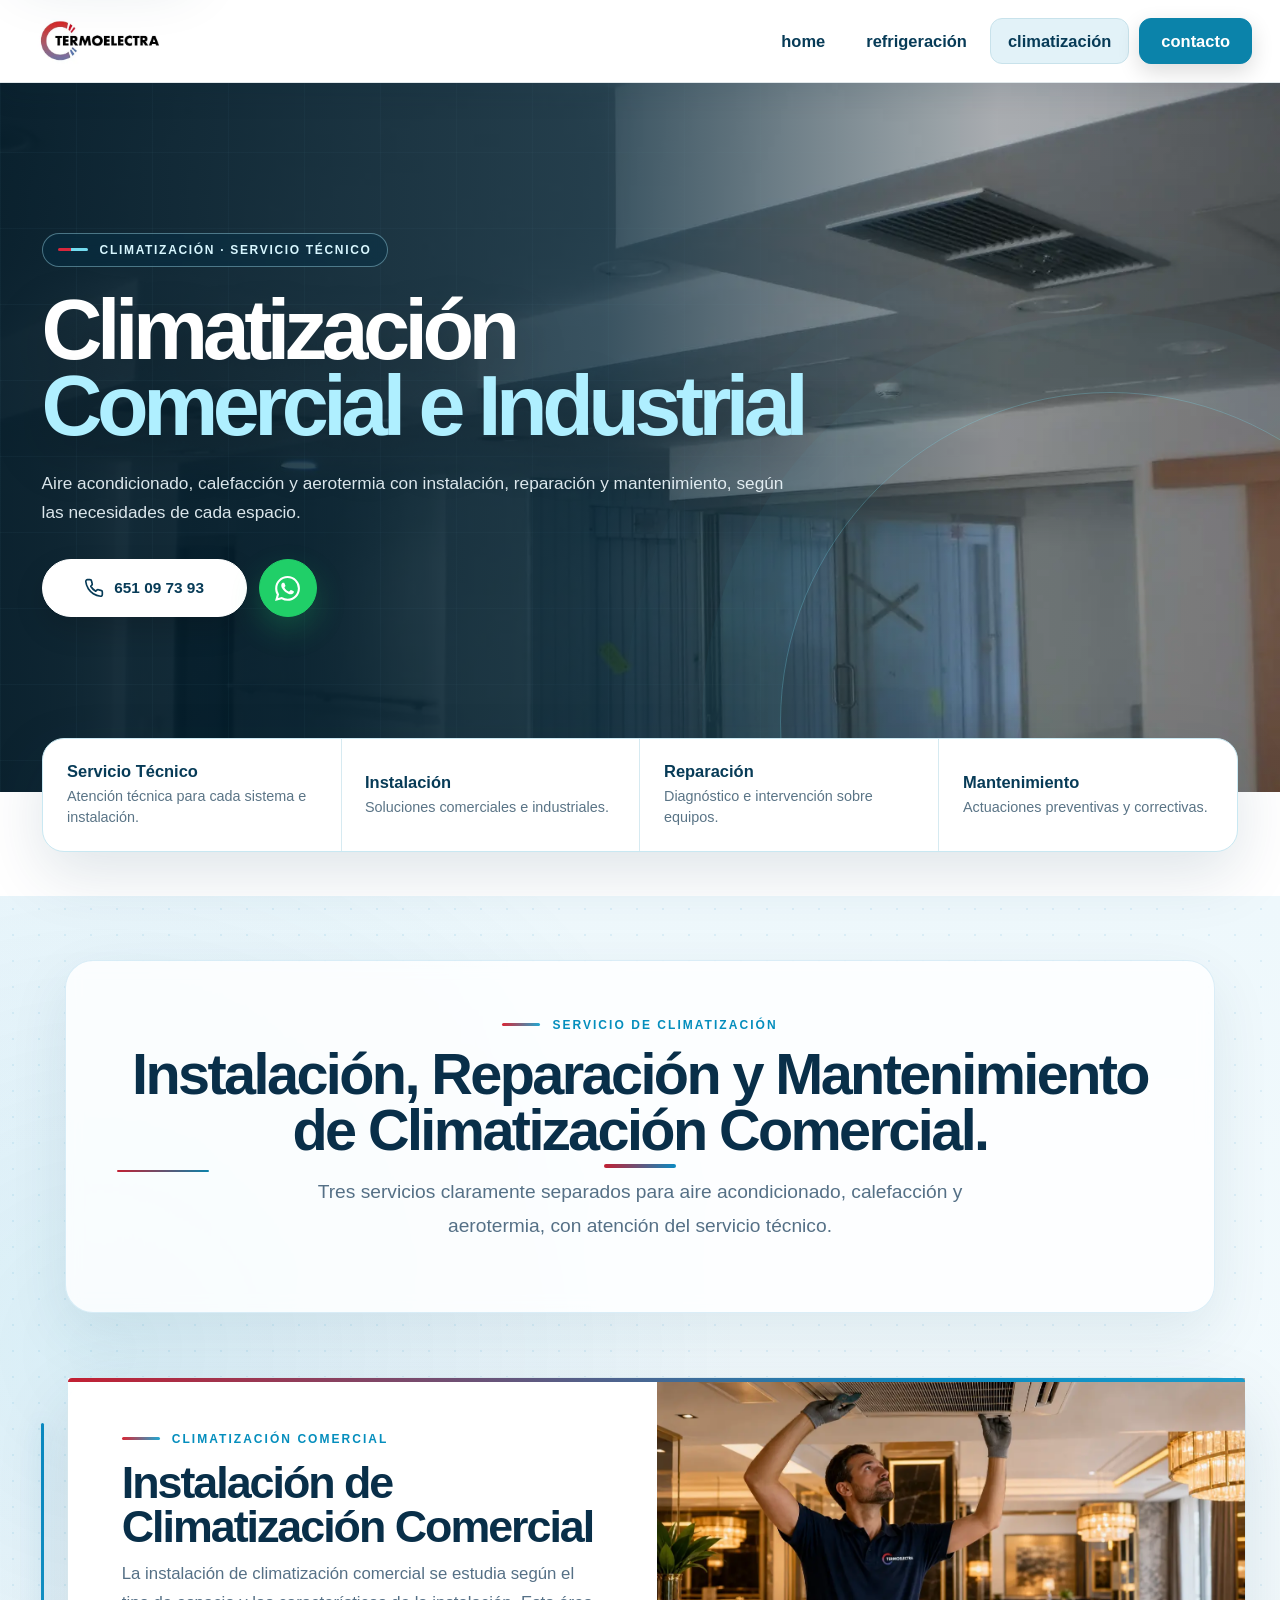
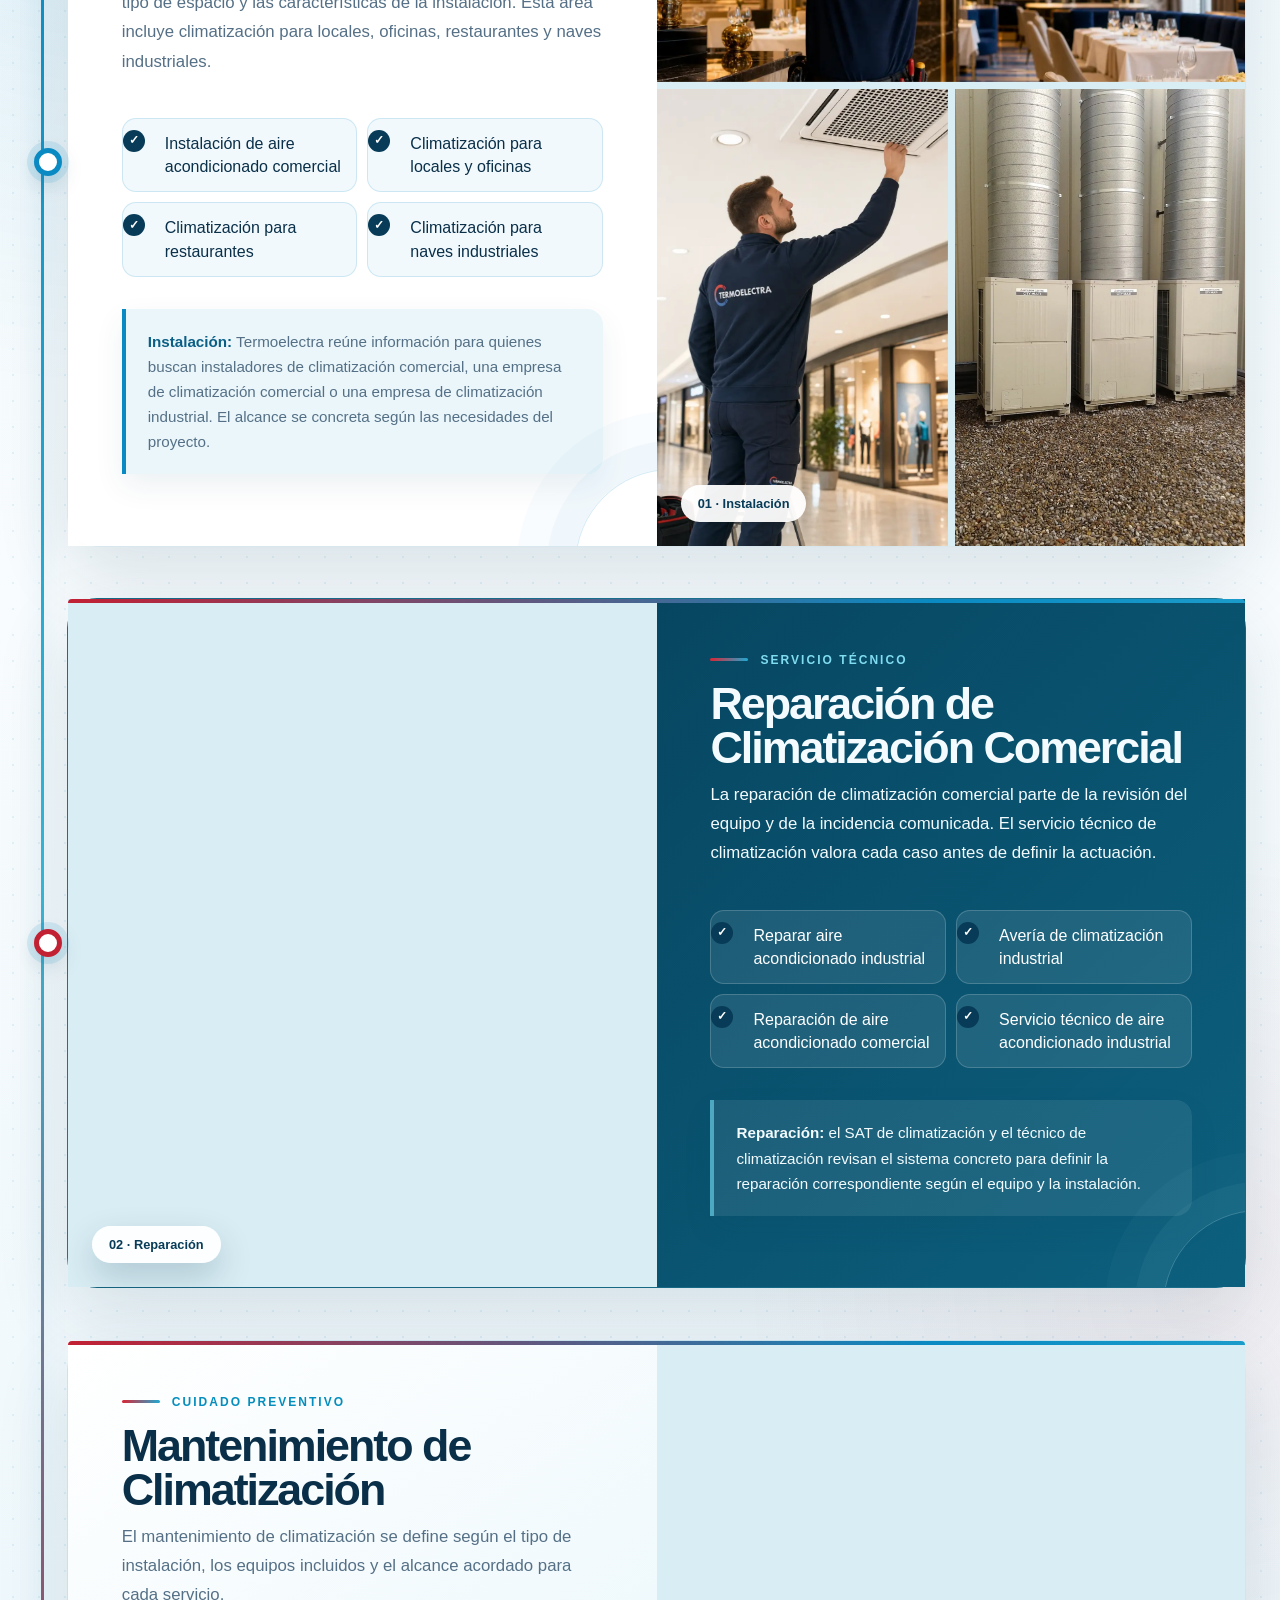
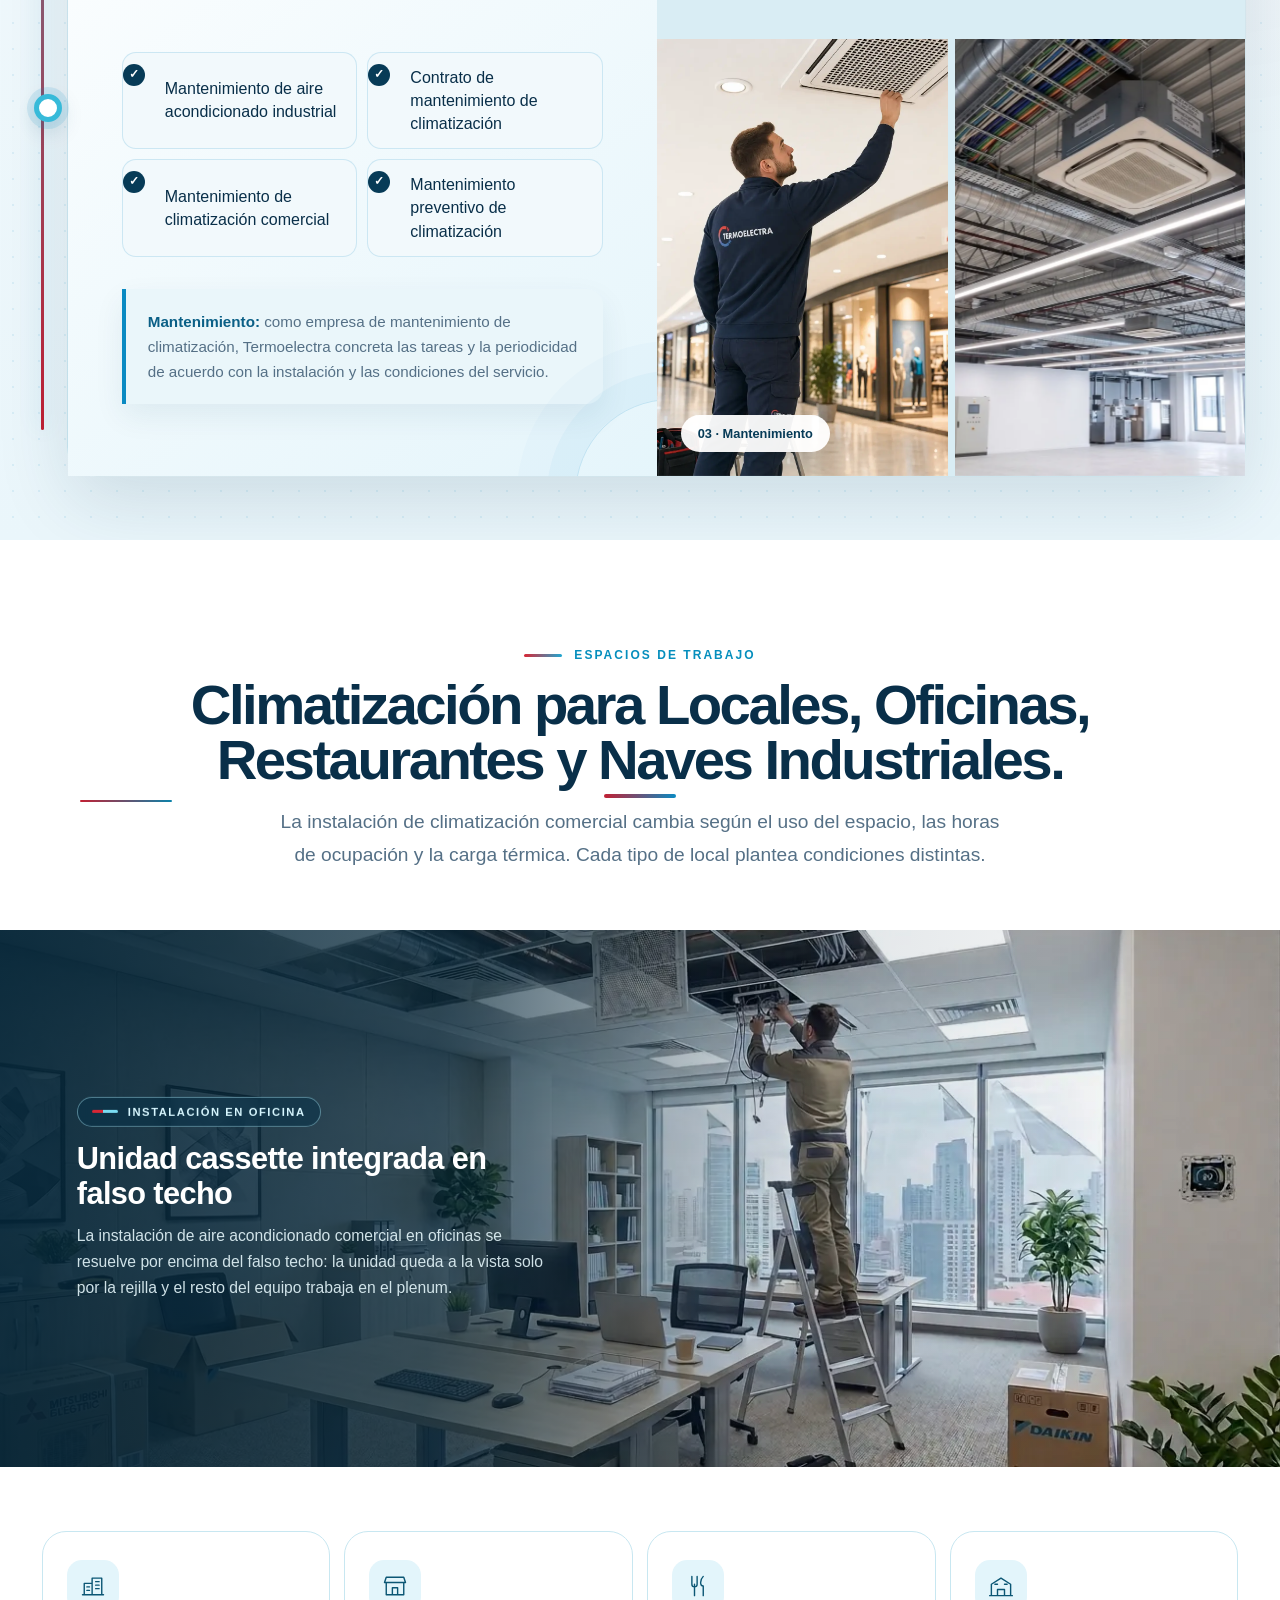
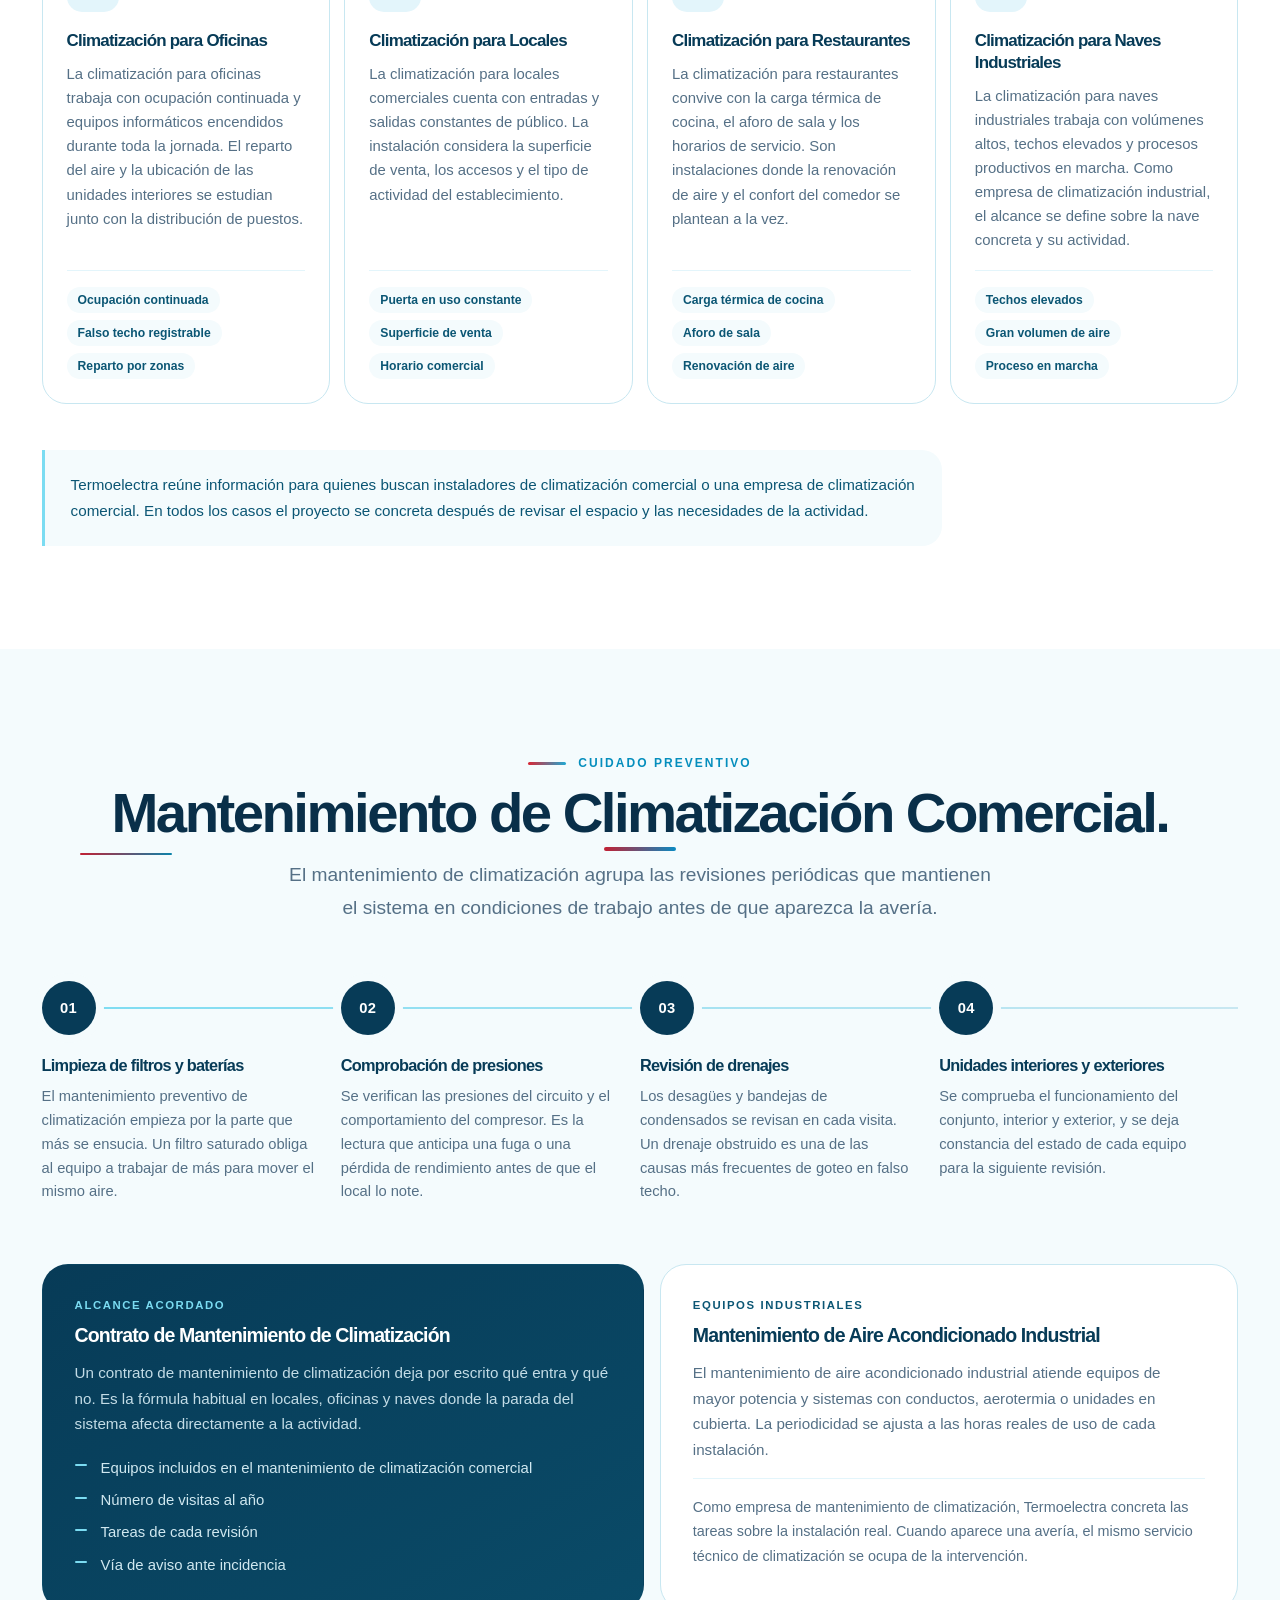
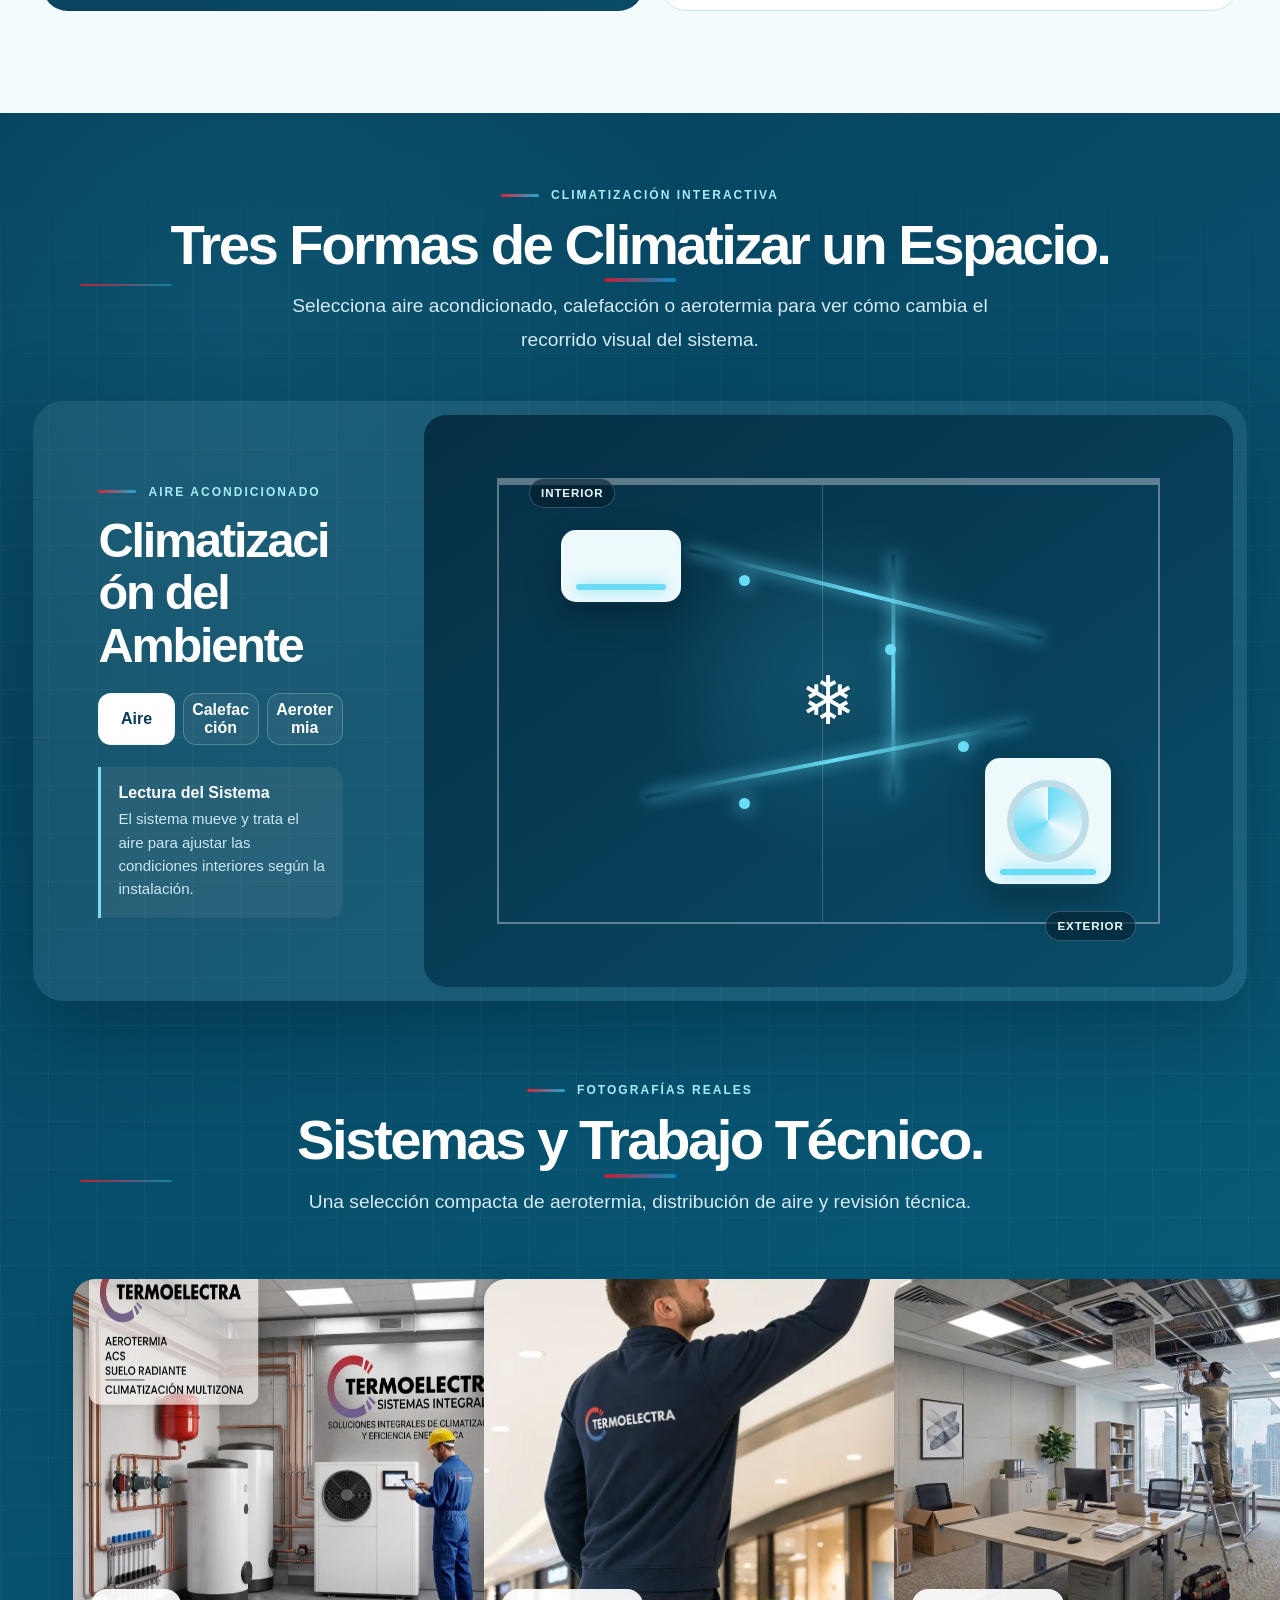
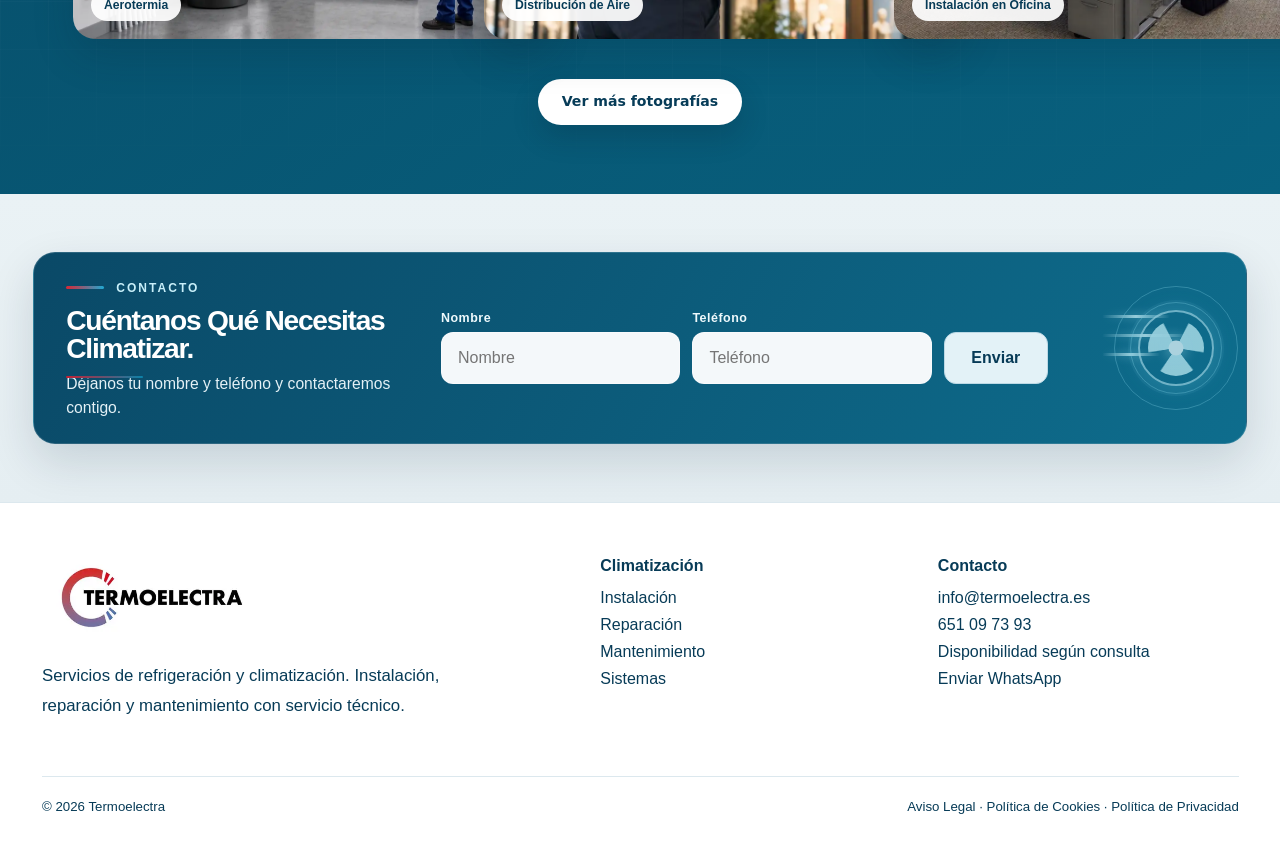
==== climatizacion/index.html @ 8e7e1a8e "Add files via upload" ====
<!doctype html>
<!DOCTYPE html>

<html lang="es">
<head>
<meta charset="utf-8"/>
<meta content="width=device-width, initial-scale=1, viewport-fit=cover" name="viewport"/>
<title>Climatización, Aire Acondicionado, Calefacción y Aerotermia | Termoelectra</title>
<meta content="Climatización, aire acondicionado, calefacción y aerotermia. Instalación, reparación y mantenimiento con servicio técnico de Termoelectra." name="description"/>
<meta content="#073b57" name="theme-color"/>
<link href="https://termoelectra.es/climatizacion" rel="canonical"/>
<meta content="index,follow,max-image-preview:large" name="robots"/>
<meta content="website" property="og:type"/>
<meta content="es_ES" property="og:locale"/>
<meta content="Termoelectra" property="og:site_name"/>
<meta content="Climatización Comercial e Industrial | Termoelectra" property="og:title"/>
<meta content="Instalación, reparación y mantenimiento de climatización comercial e industrial: aire acondicionado, calefacción y aerotermia para locales, oficinas, restaurantes y naves industriales." property="og:description"/>
<meta content="https://termoelectra.es/climatizacion" property="og:url"/>
<meta content="summary_large_image" name="twitter:card"/>
<meta content="light" name="color-scheme"/>
<link as="image" fetchpriority="high" href="climatizacion-assets/climatizacion-interior.webp" rel="preload"/>
<style>
    :root{
      --navy:#073b57;
      --navy-2:#0b5674;
      --navy-3:#062f46;
      --ice:#f4fbfd;
      --ice-2:#e3f5fb;
      --cyan:#20a8d2;
      --cyan-2:#7bdcf2;
      --red:#d82735;
      --ink:#092f49;
      --muted:#557086;
      --white:#fff;
      --green:#20cf68;
      --line:#c8e7f1;
      --shadow:0 22px 58px rgba(7,59,87,.13);
      --radius:30px;
      --max:1180px;
    }

    *{box-sizing:border-box}
    html{scroll-behavior:smooth;scroll-padding-top:102px}
    body{
      margin:0;
      overflow-x:hidden;
      color:var(--ink);
      background:var(--ice);
      font-family:Inter,ui-sans-serif,-apple-system,BlinkMacSystemFont,"Segoe UI",Arial,sans-serif;
      -webkit-font-smoothing:antialiased;
      text-rendering:optimizeLegibility;
    }
    body.menu-open{overflow:hidden}
    img{display:block;max-width:100%}
    a{color:inherit;text-decoration:none}
    button,input{font:inherit}
    button{color:inherit}
    :focus-visible{outline:3px solid var(--cyan-2);outline-offset:4px}

    .skip-link{
      position:fixed;left:16px;top:-80px;z-index:9999;
      padding:12px 18px;border-radius:999px;background:var(--white);color:var(--navy);
      font-weight:800;box-shadow:var(--shadow);transition:top .2s ease;
    }
    .skip-link:focus{top:16px}
    .shell{width:min(var(--max),calc(100% - 40px));margin-inline:auto}
    .section{position:relative;padding:88px 0;overflow:hidden}
    .section.light{background:var(--ice)}
    .section.white{background:var(--white)}
    .section.dark{
      color:var(--white);
      background:
        radial-gradient(circle at 82% 12%,rgba(68,190,226,.21),transparent 28%),
        linear-gradient(135deg,var(--navy-3),var(--navy-2));
    }
    .section.dark::before{
      content:"";position:absolute;inset:0;pointer-events:none;opacity:.22;
      background-image:radial-gradient(circle,rgba(255,255,255,.65) 1px,transparent 1.5px);
      background-size:36px 36px;
      mask-image:linear-gradient(to bottom,transparent,#000 18%,#000 82%,transparent);
    }
    .section > .shell{position:relative;z-index:1}
    .section-head{max-width:760px;margin-bottom:38px}
    .section-head.center{text-align:center;margin-inline:auto}
    .eyebrow{
      display:inline-flex;align-items:center;gap:12px;margin-bottom:15px;
      color:#058ebd;font-size:.75rem;font-weight:900;letter-spacing:.17em;text-transform:uppercase;
    }
    .eyebrow::before{content:"";width:38px;height:3px;border-radius:9px;background:linear-gradient(90deg,var(--red),var(--cyan))}
    .dark .eyebrow{color:#a8ebfa}
    h1,h2,h3,p{margin-top:0}
    h1,h2,h3{font-family:Inter,ui-sans-serif,-apple-system,BlinkMacSystemFont,"Segoe UI",Arial,sans-serif;letter-spacing:-.045em}
    h2{margin-bottom:17px;font-size:clamp(2.25rem,5vw,4.35rem);line-height:.98}
    h3{margin-bottom:10px;font-size:clamp(1.25rem,2vw,1.65rem);line-height:1.08}
    p{margin-bottom:18px;font-size:1.05rem;line-height:1.75;color:var(--muted)}
    .dark p{color:#d5eaf2}
    .lead{max-width:720px;font-size:clamp(1.04rem,1.5vw,1.2rem)}

    /* Header */
    .site-header{
      position:fixed;z-index:1000;top:0;left:0;width:100%;padding:13px 18px;
      transition:padding .25s ease,background .25s ease;
    }
    .site-header.scrolled{padding-block:8px;background:rgba(7,59,87,.28);backdrop-filter:blur(12px)}
    .nav{
      width:min(1340px,100%);min-height:70px;margin:auto;padding:9px 14px 9px 18px;
      display:flex;align-items:center;justify-content:space-between;gap:25px;
      border:1px solid rgba(32,168,210,.25);border-radius:24px;
      background:rgba(255,255,255,.96);box-shadow:0 14px 42px rgba(3,43,64,.14);
    }
    .brand{display:flex;align-items:center;flex:0 0 auto}
    .brand img{width:184px;height:50px;object-fit:contain;object-position:left center}
    .nav-links{display:flex;align-items:center;gap:4px}
    .nav-links a{
      position:relative;padding:14px 18px;border-radius:999px;
      color:var(--navy);font-size:.94rem;font-weight:800;transition:background .2s,color .2s;
    }
    .nav-links a:hover,.nav-links a.active{background:var(--ice-2)}
    .nav-links a.active::after{
      content:"";position:absolute;left:50%;bottom:7px;width:18px;height:2px;
      border-radius:10px;background:var(--cyan);transform:translateX(-50%);
    }
    .nav-links .contact-link{padding-inline:24px;background:linear-gradient(135deg,var(--navy-2),var(--cyan));color:#fff}
    .nav-links .contact-link:hover{background:linear-gradient(135deg,var(--navy),var(--navy-2));color:#fff}
    .menu-toggle{
      display:none;width:50px;height:50px;border:1px solid var(--line);border-radius:50%;
      background:var(--ice);cursor:pointer;place-items:center;
    }
    .menu-toggle span,.menu-toggle::before,.menu-toggle::after{
      content:"";display:block;width:22px;height:2px;border-radius:8px;background:var(--navy);transition:.25s ease;
    }
    .menu-toggle span{margin:5px 0}
    .menu-toggle.active span{opacity:0}
    .menu-toggle.active::before{transform:translateY(7px) rotate(45deg)}
    .menu-toggle.active::after{transform:translateY(-7px) rotate(-45deg)}
    .menu-overlay{
      position:fixed;inset:0;z-index:998;opacity:0;pointer-events:none;
      background:rgba(2,14,22,.64);backdrop-filter:blur(7px);-webkit-backdrop-filter:blur(7px);
      transition:opacity .3s ease;
    }
    .menu-overlay.on{opacity:1;pointer-events:auto}

    /* Hero */
    .hero{
      position:relative;min-height:790px;display:flex;align-items:flex-end;padding:160px 0 82px;
      color:#fff;background:var(--navy);
      isolation:isolate;overflow:hidden;
    }
    .hero-media,.hero-media::before,.hero-media::after{position:absolute;inset:0}
    .hero-media{z-index:-3}
    .hero-media img{width:100%;height:100%;object-fit:cover;object-position:center 42%;filter:saturate(.78) contrast(1.03)}
    .hero-media::before{
      content:"";z-index:1;background:
        linear-gradient(90deg,rgba(3,39,58,.96) 0%,rgba(3,43,64,.84) 44%,rgba(3,43,64,.27) 76%,rgba(3,43,64,.45) 100%);
    }
    .hero-media::after{
      content:"";z-index:2;background:linear-gradient(0deg,rgba(4,47,69,.86),transparent 44%);
    }
    .air-particles{position:absolute;inset:0;z-index:-1;overflow:hidden;pointer-events:none}
    .air-particles i{
      position:absolute;left:-15%;width:105px;height:2px;border-radius:100%;
      background:linear-gradient(90deg,transparent,rgba(161,234,250,.85),transparent);
      animation:air-drift var(--duration,10s) linear infinite;
      animation-delay:var(--delay,0s);opacity:.65;
    }
    .air-particles i:nth-child(1){top:24%;--duration:11s;--delay:-2s}
    .air-particles i:nth-child(2){top:38%;--duration:14s;--delay:-7s;width:160px}
    .air-particles i:nth-child(3){top:55%;--duration:9s;--delay:-4s;width:90px}
    .air-particles i:nth-child(4){top:70%;--duration:13s;--delay:-10s;width:135px}
    @keyframes air-drift{to{transform:translateX(125vw) translateY(-28px)}}
    .hero-grid{display:grid;grid-template-columns:minmax(0,1.1fr) 370px;align-items:end;gap:55px}
    .hero-copy{max-width:810px}
    .hero-kicker{
      display:inline-flex;align-items:center;gap:10px;margin-bottom:22px;padding:10px 16px;
      border:1px solid rgba(193,239,249,.52);border-radius:999px;background:rgba(4,50,72,.38);
      color:#d9f8ff;font-size:.78rem;font-weight:900;letter-spacing:.14em;text-transform:uppercase;
      backdrop-filter:blur(8px);
    }
    .hero-kicker svg{width:18px;height:18px;stroke:var(--cyan-2)}
    .hero h1{max-width:900px;margin-bottom:24px;font-size:clamp(3.45rem,7.1vw,7.2rem);line-height:.86}
    .hero h1 span{display:block}
    .hero h1 .ice-text{color:#b9effb}
    .hero-copy > p{max-width:745px;margin-bottom:30px;color:#f0fbff;font-size:clamp(1.08rem,1.6vw,1.25rem);line-height:1.65}
    .hero-actions{display:flex;flex-wrap:wrap;gap:12px}
    .btn{
      min-height:54px;padding:0 23px;border:0;border-radius:999px;
      display:inline-flex;align-items:center;justify-content:center;gap:10px;
      font-size:.96rem;font-weight:900;cursor:pointer;transition:transform .2s,box-shadow .2s,background .2s;
    }
    .btn:hover{transform:translateY(-2px)}
    .btn-primary{background:#fff;color:var(--navy);box-shadow:0 12px 30px rgba(0,0,0,.18)}
    .btn-primary:hover{box-shadow:0 16px 36px rgba(0,0,0,.24)}
    .btn-whatsapp{background:var(--green);color:#fff}
    .btn svg{width:20px;height:20px}
    .hero-proof{
      align-self:end;padding:25px;border:1px solid rgba(199,239,248,.3);border-radius:27px;
      background:rgba(4,49,72,.68);backdrop-filter:blur(13px);box-shadow:0 20px 50px rgba(0,0,0,.2);
    }
    .hero-proof strong{display:block;margin-bottom:16px;color:#fff;font-size:.82rem;letter-spacing:.12em;text-transform:uppercase}
    .proof-row{display:grid;grid-template-columns:56px 1fr;align-items:center;gap:13px;padding:13px 0;border-top:1px solid rgba(255,255,255,.14)}
    .proof-row:first-of-type{border-top:0}
    .proof-icon{width:52px;height:52px;border-radius:16px;display:grid;place-items:center;background:rgba(166,233,249,.13);border:1px solid rgba(166,233,249,.25)}
    .proof-icon svg{width:25px;height:25px;stroke:#a7ebf9}
    .proof-row b{display:block;margin-bottom:3px;font-size:.96rem}
    .proof-row span{color:#bcd7e1;font-size:.84rem;line-height:1.4}

    /* Three services */
    .service-grid{display:grid;grid-template-columns:repeat(3,1fr);gap:18px}
    .service-card{
      position:relative;min-height:520px;border-radius:var(--radius);overflow:hidden;isolation:isolate;
      box-shadow:0 24px 55px rgba(0,35,51,.26);
    }
    .service-card img{position:absolute;inset:0;width:100%;height:100%;object-fit:cover;transition:transform .55s ease}
    .service-card:hover img{transform:scale(1.035)}
    .service-card::before{
      content:"";position:absolute;z-index:1;inset:0;
      background:linear-gradient(0deg,rgba(2,40,59,.98) 0%,rgba(2,40,59,.75) 38%,rgba(2,40,59,.08) 72%);
    }
    .service-content{position:absolute;z-index:2;left:0;right:0;bottom:0;padding:28px}
    .service-number{display:inline-grid;place-items:center;width:42px;height:42px;margin-bottom:16px;border-radius:13px;background:#fff;color:var(--navy);font-weight:900}
    .service-card h3{font-size:1.7rem;color:#fff}
    .service-card p{margin-bottom:0;color:#d7eef5;font-size:.95rem;line-height:1.55}
    .service-label{position:absolute;z-index:2;top:18px;right:18px;padding:8px 12px;border-radius:999px;background:rgba(255,255,255,.9);color:var(--navy);font-size:.7rem;font-weight:900;letter-spacing:.12em;text-transform:uppercase}

    /* Stable visual explorer */
    .explorer{
      display:grid;grid-template-columns:minmax(0,1.15fr) minmax(350px,.85fr);
      height:540px;border-radius:34px;overflow:hidden;background:var(--navy);box-shadow:var(--shadow);
    }
    .explorer-media{position:relative;min-width:0;background:#dceff5;overflow:hidden}
    .explorer-media img{
      position:absolute;inset:0;width:100%;height:100%;object-fit:cover;object-position:var(--focus,center);
      opacity:0;transform:scale(1.025);transition:opacity .4s ease,transform .7s ease;
    }
    .explorer-media img.active{opacity:1;transform:scale(1)}
    .explorer-media::after{content:"";position:absolute;inset:0;background:linear-gradient(0deg,rgba(2,39,58,.72),transparent 48%)}
    .explorer-caption{position:absolute;z-index:2;left:30px;bottom:26px;color:#fff}
    .explorer-caption small{display:block;margin-bottom:7px;color:#a9eaf9;font-weight:900;letter-spacing:.14em;text-transform:uppercase}
    .explorer-caption strong{font-size:clamp(1.8rem,3.2vw,3rem);letter-spacing:-.05em}
    .explorer-panel{display:flex;flex-direction:column;justify-content:center;padding:44px;color:#fff}
    .explorer-panel .eyebrow{margin-bottom:12px}
    .explorer-panel h3{margin-bottom:16px;font-size:clamp(2rem,3vw,3.1rem)}
    .explorer-panel > p{min-height:87px;margin-bottom:25px;color:#d0e8f1}
    .explorer-tabs{display:grid;gap:10px}
    .explorer-tab{
      width:100%;min-height:56px;padding:8px 14px;border:1px solid rgba(192,231,241,.24);border-radius:14px;
      display:grid;grid-template-columns:42px 1fr;align-items:center;text-align:left;
      background:rgba(255,255,255,.05);color:#fff;cursor:pointer;font-weight:850;transition:.2s ease;
    }
    .explorer-tab span{width:38px;height:38px;border-radius:11px;display:grid;place-items:center;background:rgba(103,211,237,.12);color:#9be6f7;font-size:.74rem}
    .explorer-tab:hover{border-color:#78d9ee;background:rgba(255,255,255,.09)}
    .explorer-tab.active{background:#fff;color:var(--navy);border-color:#fff}
    .explorer-tab.active span{background:var(--ice-2);color:var(--navy)}

    /* Service detail */
    .detail-stack{display:grid;gap:22px}
    .detail-card{
      display:grid;grid-template-columns:1fr 1.08fr;min-height:440px;border:1px solid var(--line);
      border-radius:32px;overflow:hidden;background:#fff;box-shadow:0 17px 45px rgba(7,59,87,.08);
    }
    .detail-card.reverse{grid-template-columns:1.08fr 1fr}
    .detail-card.reverse .detail-media{order:2}
    .detail-media{position:relative;min-height:440px;overflow:hidden;background:var(--ice-2)}
    .detail-media img{width:100%;height:100%;object-fit:cover}
    .detail-badge{position:absolute;left:24px;bottom:24px;padding:11px 17px;border-radius:999px;background:rgba(255,255,255,.94);color:var(--navy);font-size:.8rem;font-weight:900;box-shadow:0 10px 25px rgba(0,35,51,.14)}
    .detail-copy{display:flex;flex-direction:column;justify-content:center;padding:46px}
    .detail-copy h3{font-size:clamp(1.8rem,3vw,2.8rem)}
    .check-list{list-style:none;margin:5px 0 0;padding:0}
    .check-list li{position:relative;padding:12px 0 12px 34px;border-top:1px solid #d8e8ee;color:var(--ink);line-height:1.45}
    .check-list li:first-child{border-top:0}
    .check-list li::before{
      content:"✓";position:absolute;left:0;top:11px;width:22px;height:22px;border-radius:50%;
      display:grid;place-items:center;background:var(--navy);color:#fff;font-size:.76rem;font-weight:900;
    }
    .text-illustration{
      position:relative;min-height:440px;display:grid;place-items:center;overflow:hidden;
      background:linear-gradient(145deg,#e8f8fc,#cdeef7);
    }
    .heat-unit{position:relative;width:min(330px,78%);aspect-ratio:1.18;border-radius:30px;background:#fff;box-shadow:0 25px 50px rgba(7,59,87,.16)}
    .heat-unit::before{content:"";position:absolute;left:11%;right:11%;top:10%;height:13%;border-radius:12px;background:linear-gradient(90deg,#e6f2f6,#f8fcfd)}
    .fan{position:absolute;left:50%;top:56%;width:145px;height:145px;border:13px solid #d9edf3;border-radius:50%;transform:translate(-50%,-50%);animation:fan-spin 9s linear infinite}
    .fan::before,.fan::after{content:"";position:absolute;left:50%;top:50%;width:104px;height:25px;border-radius:100%;background:linear-gradient(90deg,var(--cyan),var(--navy-2));transform:translate(-50%,-50%) rotate(38deg)}
    .fan::after{transform:translate(-50%,-50%) rotate(128deg)}
    .fan-center{position:absolute;left:50%;top:56%;width:34px;height:34px;border:8px solid #fff;border-radius:50%;background:var(--red);transform:translate(-50%,-50%);z-index:2}
    .flow-ring{position:absolute;inset:-28px;border:2px dashed rgba(32,168,210,.54);border-radius:42px;animation:ring 14s linear infinite}
    @keyframes fan-spin{to{transform:translate(-50%,-50%) rotate(360deg)}}
    @keyframes ring{to{transform:rotate(-360deg)}}

    /* Interactive circuit */
    .climate-lab{
      display:grid;grid-template-columns:.78fr 1.22fr;gap:30px;align-items:stretch;
      min-height:570px;padding:24px;border:1px solid rgba(151,225,243,.26);border-radius:34px;
      background:rgba(255,255,255,.07);box-shadow:0 28px 60px rgba(0,25,37,.2);
    }
    .lab-copy{display:flex;flex-direction:column;justify-content:center;padding:28px}
    .lab-copy h3{font-size:clamp(2rem,3.8vw,3.55rem)}
    .mode-controls{display:grid;grid-template-columns:repeat(3,1fr);gap:8px;margin:12px 0 22px}
    .mode-button{min-height:52px;border:1px solid rgba(184,232,243,.28);border-radius:13px;background:rgba(255,255,255,.06);color:#fff;font-weight:850;cursor:pointer}
    .mode-button:hover,.mode-button.active{background:#fff;color:var(--navy)}
    .lab-note{min-height:86px;padding:17px;border-left:3px solid var(--cyan-2);background:rgba(255,255,255,.06);border-radius:0 14px 14px 0}
    .lab-note strong{display:block;margin-bottom:5px;color:#fff}
    .lab-note p{margin:0;color:#cde6ef;font-size:.94rem;line-height:1.55}
    .system-visual{
      --flow:#6bdcf5;position:relative;min-height:520px;border-radius:25px;overflow:hidden;
      background:
        radial-gradient(circle at 50% 47%,rgba(69,194,225,.18),transparent 34%),
        linear-gradient(145deg,#052e44,#0a4d69);
    }
    .system-visual[data-mode="heat"]{--flow:#f38267}
    .system-visual[data-mode="aero"]{--flow:#8cd7b0}
    .room-outline{position:absolute;left:9%;right:9%;top:11%;bottom:11%;border:2px solid rgba(255,255,255,.35);border-top-width:7px}
    .room-outline::before{content:"";position:absolute;left:49%;top:0;bottom:0;border-left:1px solid rgba(255,255,255,.19)}
    .visual-device{
      position:absolute;width:120px;height:72px;border-radius:15px;background:#eef9fc;box-shadow:0 15px 35px rgba(0,0,0,.28);
    }
    .visual-device::after{content:"";position:absolute;left:15px;right:15px;bottom:12px;height:6px;border-radius:5px;background:var(--flow);box-shadow:0 0 16px var(--flow)}
    .device-in{left:17%;top:20%}
    .device-out{right:15%;bottom:18%;width:126px;height:126px}
    .device-out::before{
      content:"";position:absolute;left:50%;top:50%;width:68px;height:68px;border:7px solid #bfdde7;border-radius:50%;
      transform:translate(-50%,-50%);background:conic-gradient(from 0deg,var(--flow),transparent,var(--flow),transparent);
      animation:fan-spin 5s linear infinite;
    }
    .device-out::after{bottom:9px}
    .flow-path{position:absolute;height:4px;border-radius:99px;background:linear-gradient(90deg,transparent,var(--flow),transparent);box-shadow:0 0 15px var(--flow);animation:flow-pulse 2.3s ease-in-out infinite}
    .flow-path.a{left:32%;top:31%;width:45%;transform:rotate(14deg)}
    .flow-path.b{left:27%;top:60%;width:48%;transform:rotate(-11deg);animation-delay:-.7s}
    .flow-path.c{left:43%;top:45%;width:30%;transform:rotate(90deg);animation-delay:-1.3s}
    @keyframes flow-pulse{0%,100%{opacity:.24;filter:blur(1px)}50%{opacity:1;filter:blur(0)}}
    .air-dot{position:absolute;width:11px;height:11px;border-radius:50%;background:var(--flow);box-shadow:0 0 18px var(--flow);animation:dot-float 4s ease-in-out infinite}
    .air-dot:nth-of-type(1){left:39%;top:28%}
    .air-dot:nth-of-type(2){left:57%;top:40%;animation-delay:-1s}
    .air-dot:nth-of-type(3){left:66%;top:57%;animation-delay:-2s}
    .air-dot:nth-of-type(4){left:39%;top:67%;animation-delay:-3s}
    @keyframes dot-float{50%{transform:translateY(-16px) scale(1.25);opacity:.65}}
    .visual-label{position:absolute;padding:8px 11px;border:1px solid rgba(255,255,255,.22);border-radius:999px;background:rgba(0,29,43,.6);color:#e9fbff;font-size:.72rem;font-weight:900;letter-spacing:.08em;text-transform:uppercase}
    .label-in{left:13%;top:11%}
    .label-out{right:12%;bottom:8%}
    .mode-symbol{position:absolute;left:50%;top:50%;font-size:4.2rem;transform:translate(-50%,-50%);filter:drop-shadow(0 10px 22px rgba(0,0,0,.35));transition:transform .25s}
    .system-visual:hover .mode-symbol{transform:translate(-50%,-50%) scale(1.08)}

    /* Process */
    .process-grid{display:grid;grid-template-columns:repeat(4,1fr);gap:1px;border:1px solid var(--line);border-radius:28px;overflow:hidden;background:var(--line);box-shadow:var(--shadow)}
    .process-card{position:relative;min-height:260px;padding:30px 25px;background:#fff}
    .process-number{display:block;margin-bottom:22px;color:var(--cyan);font-size:2.7rem;font-weight:950;letter-spacing:-.06em}
    .process-card h3{font-size:1.25rem}
    .process-card p{margin:0;font-size:.94rem;line-height:1.58}
    .process-card::after{content:"";position:absolute;left:0;right:0;bottom:0;height:5px;background:linear-gradient(90deg,var(--red),var(--cyan));transform:scaleX(0);transform-origin:left;transition:transform .3s}
    .process-card:hover::after{transform:scaleX(1)}

    /* Gallery */
    .gallery-three{display:grid;grid-template-columns:1.15fr .85fr .85fr;gap:15px}
    .gallery-item{position:relative;height:390px;border-radius:26px;overflow:hidden;background:#0b405b}
    .gallery-item img{width:100%;height:100%;object-fit:cover;transition:transform .45s ease,filter .45s ease}
    .gallery-item:hover img{transform:scale(1.035);filter:brightness(.83)}
    .gallery-item span{
      position:absolute;left:18px;bottom:18px;padding:9px 13px;border-radius:999px;
      background:rgba(255,255,255,.93);color:var(--navy);font-size:.76rem;font-weight:900;
    }

    /* Certifications */
    .cert-grid{display:grid;grid-template-columns:repeat(5,1fr);gap:12px}
    .cert-card{min-height:180px;padding:24px;border:1px solid rgba(196,235,244,.22);border-radius:21px;background:rgba(255,255,255,.07)}
    .cert-card b{display:block;margin-bottom:10px;color:#fff;font-size:1.17rem}
    .cert-card p{margin:0;color:#cfe6ee;font-size:.86rem;line-height:1.5}
    .cert-icon{width:38px;height:38px;margin-bottom:18px;border-radius:50%;display:grid;place-items:center;background:#fff;color:var(--navy);font-weight:950}
    .cert-section .cert-card{border-color:var(--line);background:#fff;box-shadow:0 12px 34px rgba(7,59,87,.07)}
    .cert-section .cert-card b{color:var(--navy)}
    .cert-section .cert-card p{color:var(--muted)}
    .cert-section .cert-icon{background:var(--navy);color:#fff}

    /* FAQ */
    .faq-layout{display:grid;grid-template-columns:.65fr 1.35fr;gap:55px;align-items:start}
    .faq-intro{position:sticky;top:120px}
    .faq-list{display:grid;gap:11px}
    .faq-item{border:1px solid var(--line);border-radius:19px;background:#fff;overflow:hidden;box-shadow:0 8px 24px rgba(7,59,87,.045)}
    .faq-q{
      width:100%;min-height:78px;padding:17px 19px 17px 24px;border:0;
      display:grid;grid-template-columns:1fr 48px;align-items:center;gap:18px;
      background:transparent;text-align:left;color:var(--navy);font-weight:900;cursor:pointer;
    }
    .faq-plus{width:46px;height:46px;border-radius:50%;display:grid;place-items:center;background:var(--navy);color:#fff;font-size:1.55rem;line-height:1;transition:transform .25s,background .25s}
    .faq-item.open .faq-plus{transform:rotate(45deg);background:var(--red)}
    .faq-a{display:grid;grid-template-rows:0fr;transition:grid-template-rows .28s ease}
    .faq-a > div{overflow:hidden}
    .faq-a p{padding:0 82px 0 24px;margin:0;font-size:.96rem}
    .faq-item.open .faq-a{grid-template-rows:1fr}
    .faq-item.open .faq-a p{padding-bottom:23px}

    /* Contact and footer */
    .contact-panel{
      display:grid;grid-template-columns:1.08fr .92fr;border-radius:36px;overflow:hidden;
      background:#fff;color:var(--navy);box-shadow:0 28px 65px rgba(0,25,37,.23);
    }
    .contact-copy{padding:52px}
    .contact-copy h2{font-size:clamp(2.45rem,4.6vw,4.6rem)}
    .contact-list{list-style:none;margin:26px 0 0;padding:0}
    .contact-list li{display:grid;grid-template-columns:105px 1fr;gap:15px;padding:13px 0;border-top:1px solid #d9e9ee}
    .contact-list span{color:var(--muted);font-size:.84rem;font-weight:850;text-transform:uppercase;letter-spacing:.08em}
    .contact-list a{font-weight:900}
    .contact-actions{display:flex;flex-direction:column;justify-content:center;gap:12px;padding:45px;background:linear-gradient(145deg,var(--ice-2),#fff)}
    .contact-actions .btn{width:100%}
    .contact-actions .btn-primary{background:var(--navy);color:#fff}
    footer{padding:60px 0 110px;background:#052f45;color:#fff}
    .footer-grid{display:grid;grid-template-columns:1.25fr .7fr .9fr;gap:55px}
    .footer-brand-card{width:250px;margin-bottom:22px;padding:17px 20px;border-radius:18px;background:#fff}
    .footer-brand-card img{width:100%;height:66px;object-fit:contain}
    .footer-about p{max-width:480px;color:#b9d5df}
    .footer-col h3{font-size:1rem;letter-spacing:0}
    .footer-col ul{list-style:none;margin:0;padding:0}
    .footer-col li{margin:12px 0;color:#b9d5df}
    .footer-col a:hover{color:#fff}
    .footer-bottom{margin-top:42px;padding-top:24px;border-top:1px solid rgba(255,255,255,.13);display:flex;justify-content:space-between;gap:25px;color:#9dbcc7;font-size:.83rem}

    /* Floating and mobile actions */
    .mobile-bar{display:none}

    /* Reveal */
    .reveal{opacity:0;transform:translateY(24px);transition:opacity .65s ease,transform .65s ease}
    .reveal.visible{opacity:1;transform:none}
    .reveal.delay{transition-delay:.12s}

    @media(max-width:1000px){
      .nav-links{
        position:fixed;z-index:1002;inset:0 0 auto auto;
        width:min(88vw,390px);height:100dvh;min-height:100vh;
        padding:108px 28px 120px;overflow-y:auto;overscroll-behavior:contain;
        display:flex;flex-direction:column;align-items:stretch;justify-content:flex-start;gap:8px;
        border-left:1px solid var(--line);border-radius:0;
        background:radial-gradient(circle at 100% 0,rgba(32,168,210,.12),transparent 19rem),#fff;
        box-shadow:-24px 0 70px rgba(4,24,40,.24);
        transform:translate3d(105%,0,0);
        transition:transform .42s cubic-bezier(.2,.75,.2,1);
        isolation:isolate;
      }
      .nav-links::before{
        content:"";position:absolute;left:28px;right:28px;top:82px;height:1px;
        background:linear-gradient(90deg,var(--red),var(--cyan),transparent);
      }
      .nav-links.open{transform:translate3d(0,0,0)}
      .nav-links a{
        position:relative;width:100%;padding:18px;border-bottom:1px solid var(--line);
        border-radius:0!important;background:transparent;color:var(--navy)!important;
        font-size:1.05rem;
      }
      .nav-links a:not(.contact-link)::after{
        content:"›";display:block;position:absolute;right:10px;top:50%;
        width:auto;height:auto;background:none;color:var(--cyan);font-size:1.45rem;
        transform:translateY(-50%);
      }
      .nav-links a.active{background:var(--ice-2)}
      .nav-links a.active::after{background:none}
      .nav-links .contact-link{
        margin-top:18px;padding:17px 22px!important;border:0;border-radius:999px!important;
        background:linear-gradient(135deg,var(--navy-2),var(--cyan));color:#fff!important;text-align:center;
      }
      .menu-toggle{
        z-index:1004;display:flex;flex-direction:column;align-items:center;justify-content:center;
        gap:0;
      }
      .menu-toggle.active{
        position:fixed;top:25px;right:22px;width:48px;height:48px;
        border:1px solid var(--line);border-radius:50%;background:#fff;
        box-shadow:0 10px 30px rgba(4,24,40,.12);
      }
      body.menu-open .mobile-bar,
      .hero-grid{grid-template-columns:1fr}
      .hero-proof{display:grid;grid-template-columns:repeat(3,1fr);gap:0;padding:18px}
      .hero-proof strong{grid-column:1/-1}
      .proof-row{grid-template-columns:46px 1fr;padding:10px;border-top:0;border-left:1px solid rgba(255,255,255,.14)}
      .proof-row:first-of-type{border-left:0}
      .proof-icon{width:42px;height:42px}
      .service-grid{grid-template-columns:1fr 1fr}
      .service-card:last-child{grid-column:1/-1;min-height:420px}
      .explorer{grid-template-columns:1.05fr .95fr}
      .detail-card,.detail-card.reverse{grid-template-columns:1fr 1fr}
      .climate-lab{grid-template-columns:1fr}
      .system-visual{min-height:430px}
      .process-grid{grid-template-columns:1fr 1fr}
      .cert-grid{grid-template-columns:repeat(3,1fr)}
      .cert-card:nth-child(4),.cert-card:nth-child(5){grid-column:span 1}
      .faq-layout{grid-template-columns:1fr}
      .faq-intro{position:static}
    }

    @media(max-width:760px){
      html{scroll-padding-top:88px}
      .shell{width:min(100% - 28px,var(--max))}
      .section{padding:64px 0}
      h2{font-size:clamp(2.15rem,11vw,3.25rem)}
      p{font-size:1rem}
      .site-header{padding:9px}
      .nav{min-height:68px;padding:8px 9px 8px 13px;border-radius:20px}
      .brand img{width:166px;height:48px}
      .menu-toggle{width:48px;height:48px}
      .nav-links.open{transform:translate3d(0,0,0)}
      .hero{min-height:auto;padding:138px 0 46px}
      .hero-media::before{background:linear-gradient(0deg,rgba(3,39,58,.98),rgba(3,43,64,.6) 100%)}
      .hero h1{font-size:clamp(3rem,15vw,5rem);line-height:.9}
      .hero-actions .btn{width:100%}
      .hero-proof{grid-template-columns:1fr;padding:15px}
      .hero-proof strong{margin:0 0 7px 5px}
      .proof-row{border-left:0;border-top:1px solid rgba(255,255,255,.14)}
      .service-grid{grid-template-columns:1fr}
      .service-card,.service-card:last-child{grid-column:auto;min-height:420px}
      .explorer{height:auto;grid-template-columns:1fr}
      .explorer-media{height:310px;min-height:310px}
      .explorer-panel{min-height:390px;padding:28px 22px}
      .explorer-panel > p{min-height:0}
      .explorer-caption{left:20px;bottom:18px}
      .explorer-tab{min-height:52px}
      .detail-stack{gap:16px}
      .detail-card,.detail-card.reverse{grid-template-columns:1fr;min-height:0}
      .detail-card.reverse .detail-media{order:0}
      .detail-media,.text-illustration{min-height:310px;height:310px}
      .detail-copy{padding:29px 23px}
      .detail-copy h3{font-size:2rem}
      .check-list{display:grid;gap:8px;margin-top:10px}
      .check-list li{
        padding:14px 16px 14px 45px;border:1px solid #d7e9ef;border-radius:14px;background:#f8fdfe;
      }
      .check-list li::before{left:14px;top:13px}
      .climate-lab{padding:12px}
      .lab-copy{padding:22px 14px 5px}
      .mode-controls{grid-template-columns:1fr}
      .system-visual{min-height:360px}
      .visual-device{width:92px;height:58px}
      .device-out{width:94px;height:94px}
      .device-out::before{width:51px;height:51px}
      .mode-symbol{font-size:3rem}
      .process-grid{grid-template-columns:1fr;gap:1px}
      .process-card{min-height:0;padding:23px}
      .process-number{display:inline-block;margin:0 12px 0 0;font-size:1.65rem}
      .process-card h3{display:inline}
      .process-card p{margin-top:12px}
      .gallery-three{grid-template-columns:1fr}
      .gallery-item{height:300px}
      .cert-grid{grid-template-columns:1fr}
      .cert-card{min-height:0}
      .faq-q{grid-template-columns:1fr 44px;padding-left:18px}
      .faq-plus{width:42px;height:42px}
      .faq-a p{padding-left:18px;padding-right:18px}
      .contact-panel{grid-template-columns:1fr}
      .contact-copy,.contact-actions{padding:29px 23px}
      .contact-list li{grid-template-columns:1fr;gap:5px}
      .footer-grid{grid-template-columns:1fr;gap:32px}
      .footer-brand-card{width:230px}
      .footer-bottom{flex-direction:column}
      .mobile-bar{
        position:fixed;z-index:1100;left:10px;right:10px;bottom:max(10px,env(safe-area-inset-bottom));
        display:grid;grid-template-columns:1fr 1.15fr;gap:8px;padding:8px;border:1px solid var(--line);
        border-radius:20px;background:rgba(255,255,255,.96);box-shadow:0 14px 40px rgba(4,39,58,.22);
        backdrop-filter:blur(10px);
      }
      .mobile-bar a{min-height:52px;border-radius:14px;display:flex;align-items:center;justify-content:center;gap:9px;color:#fff;font-weight:900}
      .mobile-bar .call{background:var(--navy-2)}
      .mobile-bar .wa{background:var(--green)}
      .mobile-bar svg{width:22px;height:22px}
      footer{padding-bottom:110px}
    }

    @media(prefers-reduced-motion:reduce){
      html{scroll-behavior:auto}
      *,*::before,*::after{animation-duration:.01ms!important;animation-iteration-count:1!important;transition-duration:.01ms!important}
      .reveal{opacity:1;transform:none}
    }
  </style>
<link href="../assets/shared-header.css" rel="stylesheet"/>
<script type="application/ld+json">{"@context": "https://schema.org", "@type": "HVACBusiness", "name": "Termoelectra", "url": "https://termoelectra.es/climatizacion", "telephone": "+34651097393", "email": "info@termoelectra.es", "description": "Empresa de climatización comercial: instalación, reparación y mantenimiento de aire acondicionado, calefacción y aerotermia con servicio técnico."}</script>
<style>
/* ===== PATCH: dinamismo + nota SEO ===== */
#scrollProgress{position:fixed;top:0;left:0;height:3px;width:0;z-index:1400;background:linear-gradient(90deg,#c22033,#0a8ac2);pointer-events:none}
.detail-note{margin-top:18px;padding:16px 20px;border-left:3px solid #35b6e0;background:rgba(53,182,224,.07);border-radius:0 12px 12px 0;font-size:.95rem;line-height:1.65}
.detail-note strong{color:#0a5f86}
.section.dark .detail-note strong{color:#9feaff}
@media(prefers-reduced-motion:no-preference){
  .section-head h2{position:relative}
  .section-head h2::after{content:"";position:absolute;left:0;bottom:-10px;width:72px;height:4px;border-radius:4px;background:linear-gradient(90deg,#c22033,#0a8ac2);transform:scaleX(0);transform-origin:left;transition:transform .85s cubic-bezier(.2,.7,.2,1) .25s}
  .section-head.in h2::after,.section-head.reveal.in h2::after{transform:scaleX(1)}
  .detail-card,.service-card,.work-card{transition:transform .45s cubic-bezier(.2,.7,.2,1),box-shadow .45s}
  .detail-card:hover,.service-card:hover,.work-card:hover{transform:translateY(-6px);box-shadow:0 18px 44px rgba(6,40,70,.16)}
  .detail-media img,.service-card img,.work-card img{transition:transform 1s cubic-bezier(.2,.7,.2,1)}
  .detail-media:hover img,.service-card:hover img,.work-card:hover img{transform:scale(1.05)}
  .service-grid .service-card:nth-child(2){transition-delay:.09s}
  .service-grid .service-card:nth-child(3){transition-delay:.18s}
  .btn,.cta{position:relative;overflow:hidden}
}
</style>
<style>
/* ===== PATCH v4: sangrado a borde en detail-cards (como refrigeración) ===== */
:root{--page-bleed:min(1780px,96vw)}
@media(min-width:1360px){
  html,body{overflow-x:clip}
  /* Card normal: media a la izquierda → sangrado izquierdo */
  .detail-card:not(.reverse) .detail-media{
    margin-left:calc(0px - (100vw - var(--page-bleed))/2 - 42px);
    border-radius:0 24px 24px 0;
  }
  /* Card reverse: media a la derecha → sangrado derecho */
  .detail-card.reverse .detail-media{
    margin-right:calc(0px - (100vw - var(--page-bleed))/2 - 42px);
    border-radius:24px 0 0 24px;
  }
  .detail-media img{border-radius:inherit}
}
/* también mejora el max-width del contenedor a nivel visual */
@media(min-width:1360px){
  :root{--max:1780px}
  .shell{width:min(var(--max),calc(100% - 60px))}
}
</style>
<style>
/* ===== PATCH v5: fotografías completas y altura equilibrada ===== */
.detail-media > img{position:absolute;inset:0}
.detail-media.media-complete{isolation:isolate;background:#0a4965}
.detail-media.media-complete::before{
  content:"";position:absolute;inset:-28px;z-index:0;
  background-position:center;background-size:cover;background-repeat:no-repeat;
  filter:blur(22px) saturate(.72);opacity:.46;transform:scale(1.08);
}
.detail-media.media-air::before{background-image:url('../imagenes-cliente-nuevas/n5-tecnica-real.webp')}
.detail-media.media-aero::before{background-image:url('../imagenes-cliente-nuevas/n6-aerotermia-sala.webp')}
.detail-media.media-complete img{
  z-index:1;padding:10px;object-fit:contain;background:transparent;
}
.detail-media.media-complete .detail-badge{z-index:2}
.detail-card:hover .detail-media.media-complete img{transform:none}

.gallery-item{background:#0a4965}
.gallery-item img{object-fit:contain;background:#0a4965}

@media(max-width:760px){
  .detail-media.media-complete img{padding:7px}
}
@media(min-width:1360px){
  .detail-card:not(.reverse) .detail-media .detail-badge{
    left:calc((100vw - var(--page-bleed))/2 + 66px);
  }
}
</style>
<style>
/* ===== RECONSTRUCCIÓN FINAL: jerarquía de la orden y encuadres limpios ===== */
:root{--max:1280px}
.shell{width:min(var(--max),calc(100% - 48px))}
.section{padding:78px 0}
.section-head{max-width:900px;margin:0 auto 42px;text-align:center}
.section-head .eyebrow{justify-content:center}
.section-head h2{font-size:clamp(2.25rem,4.4vw,4rem)}
.section-head h2::after{left:50%;transform:translateX(-50%) scaleX(0);transform-origin:center}
.section-head.in h2::after,.section-head.reveal.in h2::after{transform:translateX(-50%) scaleX(1)}
.hero{min-height:790px}
.hero-grid{grid-template-columns:minmax(0,760px) 330px;gap:48px;align-items:center}
.snow-field{position:absolute;inset:0;z-index:0;overflow:hidden;pointer-events:none}
.snowflake{position:absolute;top:-32px;color:#e9fbff;opacity:.72;filter:drop-shadow(0 0 7px rgba(183,238,250,.7));animation:climateSnow linear infinite}
@keyframes climateSnow{to{transform:translate3d(var(--drift),920px,0) rotate(270deg)}}
.detail-stack{gap:24px}
.detail-card,.detail-card.reverse{
  grid-template-columns:minmax(330px,40%) minmax(0,60%);
  min-height:510px;max-width:1180px;margin-inline:auto;
  overflow:hidden;border:0;border-radius:26px;background:#fff;box-shadow:0 18px 52px rgba(6,40,70,.11);
}
.detail-card.reverse{grid-template-columns:minmax(0,60%) minmax(330px,40%)}
.detail-card .detail-media,.detail-card.reverse .detail-media{
  min-height:510px;margin:0!important;border-radius:0!important;background:transparent!important;
}
.detail-media.media-complete::before{display:none}
.detail-media.media-complete img,.detail-media>img{
  inset:0;width:100%;height:100%;padding:0!important;object-fit:cover!important;background:transparent!important;border-radius:0!important;
}
.detail-media.media-triptych{
  display:grid!important;
  grid-template-columns:repeat(2,minmax(0,1fr));
  grid-template-rows:minmax(0,.4fr) minmax(0,.6fr);
  gap:6px;
  padding:0!important;
  overflow:hidden;
  background:#fff!important;
}
.detail-media.media-triptych figure{
  position:relative;
  min-width:0;
  min-height:0;
  margin:0;
  overflow:hidden;
}
.detail-media.media-triptych figure:first-child{
  grid-column:1/-1;
  grid-row:1;
}
.detail-media.media-triptych figure:nth-child(2){
  grid-column:1;
  grid-row:2;
}
.detail-media.media-triptych figure:nth-child(3){
  grid-column:2;
  grid-row:2;
}
.detail-media.media-triptych figure img{
  position:absolute!important;
  inset:0!important;
  width:100%!important;
  height:100%!important;
  object-fit:cover!important;
}
.detail-card:hover .detail-media img{transform:scale(1.025)}
.detail-copy{padding:46px 48px;align-self:center}
.detail-copy h3{font-size:clamp(2rem,3.6vw,3.2rem)}
.detail-note{padding:14px 18px}
.gallery-three{grid-template-columns:repeat(3,1fr);gap:18px;max-width:1120px;margin-inline:auto}
.gallery-item{height:auto;aspect-ratio:3/4;border:0;background:transparent!important;border-radius:24px;box-shadow:0 16px 40px rgba(3,34,51,.18)}
.gallery-item img{width:100%;height:100%;object-fit:cover!important;background:transparent!important}
.gallery-item:first-child img{object-position:center}
.gallery-item.gallery-extra{display:none}
.gallery-three.is-expanded .gallery-extra{display:block}
.gallery-toggle{
  display:flex;
  align-items:center;
  justify-content:center;
  min-height:46px;
  margin:24px auto 0;
  padding:12px 24px;
  border:0;
  border-radius:999px;
  background:#fff;
  color:#073c58;
  font:800 .88rem/1.1 Inter,system-ui,sans-serif;
  cursor:pointer;
  box-shadow:0 12px 28px rgba(0,24,38,.18);
}
.gallery-toggle:hover{background:#bcefff;transform:translateY(-2px)}
.contact-panel{max-width:1120px;margin-inline:auto}
.climate-lab{border:0}
.gallery-section-head{margin-top:82px}
@media(max-width:1000px){
  .hero-grid{grid-template-columns:1fr}
  .hero-copy{max-width:760px}
  .hero-proof{display:none}
  .detail-card,.detail-card.reverse{grid-template-columns:42% 58%}
  .detail-card.reverse{grid-template-columns:58% 42%}
  .detail-copy{padding:36px}
}
@media(max-width:760px){
  .shell{width:min(100% - 28px,var(--max))}
  .section{padding:56px 0}
  .hero{min-height:820px;padding:122px 0 74px}
  .hero-media{background:#052f45}
  .hero-media img{display:block;height:42%;object-position:center 38%}
  .hero-media::before{background:linear-gradient(180deg,rgba(3,39,58,.4),rgba(3,39,58,.98) 65%)}
  .hero-copy{text-align:center;margin-inline:auto}
  .hero-kicker,.hero-actions{justify-content:center}
  .hero h1{font-size:clamp(2.75rem,12vw,4.2rem)}
  .detail-card,.detail-card.reverse{display:flex;flex-direction:column;min-height:0}
  .detail-card.reverse .detail-media{order:0}
  .detail-card .detail-media,.detail-card.reverse .detail-media{width:100%;min-height:0;height:auto;aspect-ratio:3/4}
  .detail-media.media-triptych{
    grid-template-columns:repeat(2,minmax(0,1fr));
    grid-template-rows:minmax(0,.4fr) minmax(0,.6fr);
  }
  .detail-copy{padding:28px 22px}
  .climate-lab{padding:12px}
  .lab-copy{padding:23px 12px 10px}
  .mode-controls{grid-template-columns:repeat(3,minmax(0,1fr));gap:6px}
  .mode-button{padding:0 4px;font-size:.72rem}
  .system-visual{min-height:360px}
  .gallery-section-head{margin-top:58px}
  .gallery-three{grid-template-columns:1fr}
  .gallery-item{aspect-ratio:3/4}
}
@media(prefers-reduced-motion:reduce){.snow-field{display:none}}
</style>
<style>
/* ===== AJUSTE SOLICITADO: servicios full width, zig-zag y CTA compacto ===== */
.snow-field,.snowflake{display:none!important}

#servicios{padding:78px 0 0;background:#fff}
#servicios>.shell{width:100%;max-width:none}
#servicios .section-head{
  width:min(1180px,calc(100% - 48px));
  margin:0 auto 46px;
}
#servicios .detail-stack{gap:0}
#servicios .detail-card,
#servicios .detail-card.reverse{
  width:100%;max-width:none;margin:0;
  grid-template-columns:minmax(0,1fr) minmax(0,1fr);
  min-height:560px;border:0;border-radius:0;box-shadow:none;
}
#servicios .detail-card:nth-child(odd){background:#fff}
#servicios .detail-card:nth-child(even){background:#eaf5f9}
#servicios .detail-card:not(.reverse) .detail-copy{order:1}
#servicios .detail-card:not(.reverse) .detail-media{order:2}
#servicios .detail-card.reverse .detail-media{order:1}
#servicios .detail-card.reverse .detail-copy{order:2}
#servicios .detail-card .detail-media,
#servicios .detail-card.reverse .detail-media{
  min-height:560px;border-radius:0!important;box-shadow:none;background:#d9edf4!important;
}
#servicios .detail-copy{
  padding:clamp(38px,5.5vw,86px);
  background:inherit;
}
#servicios .detail-media.media-triptych{gap:7px}

#contacto{padding:68px 0}
.compact-contact{
  max-width:1120px;margin-inline:auto;padding:34px 38px;
  display:grid;grid-template-columns:minmax(0,.85fr) minmax(520px,1.15fr);
  align-items:center;gap:34px;
  border:1px solid var(--line);border-radius:24px;
  background:linear-gradient(135deg,#073b57,#0b668c);color:#fff;
  box-shadow:0 18px 46px rgba(7,59,87,.16);
}
.compact-contact .eyebrow{color:#b9effb;margin-bottom:10px}
.compact-contact h2{margin-bottom:10px;font-size:clamp(1.8rem,3vw,2.8rem)}
.compact-contact p{margin:0;color:#d8eef5;font-size:.98rem}
.compact-contact-form{display:grid;grid-template-columns:1fr 1fr auto;gap:10px;align-items:end}
.compact-field label{display:block;margin:0 0 7px;color:#dff6fc;font-size:.76rem;font-weight:850;letter-spacing:.04em}
.compact-field input{
  width:100%;height:52px;padding:0 15px;border:1px solid rgba(255,255,255,.38);
  border-radius:12px;background:#fff;color:var(--ink);outline:none;
}
.compact-field input:focus{border-color:#8ce6f7;box-shadow:0 0 0 4px rgba(123,220,242,.2)}
.compact-submit{
  height:52px;padding:0 24px;border:0;border-radius:12px;
  background:#fff;color:var(--navy);font-weight:900;cursor:pointer;
}
.compact-submit:hover{background:#dff7fc}

@media(max-width:900px){
  #servicios .detail-card,#servicios .detail-card.reverse{grid-template-columns:1fr 1fr;min-height:500px}
  #servicios .detail-card .detail-media,#servicios .detail-card.reverse .detail-media{min-height:500px}
  #servicios .detail-copy{padding:36px 28px}
  .compact-contact{grid-template-columns:1fr;padding:30px 26px}
  .compact-contact-form{grid-template-columns:1fr 1fr auto}
}
@media(max-width:760px){
  #servicios{padding-top:56px}
  #servicios .section-head{width:calc(100% - 28px);margin-bottom:34px}
  #servicios .detail-card,#servicios .detail-card.reverse{display:flex;flex-direction:column;min-height:0}
  #servicios .detail-card .detail-media,#servicios .detail-card.reverse .detail-media{
    order:0!important;width:100%;min-height:0;height:auto;aspect-ratio:4/3;
  }
  #servicios .detail-copy{order:1!important;padding:30px 22px 38px}
  .compact-contact{padding:28px 20px;border-radius:20px}
  .compact-contact-form{grid-template-columns:1fr}
  .compact-submit{width:100%}
}
</style>
<style>
/* ===== AJUSTE 2: contenido más ancho y CTA compacto con animación CSS ===== */
@media(min-width:1001px){
  :root{--max:1680px}
  .shell{width:calc(100% - 64px)!important;max-width:1680px!important}
  .nav{width:calc(100% - 64px)!important;max-width:1680px!important}
  .section{padding:82px 0}
  .section-head,.gallery-three,.contact-panel{max-width:none!important}
  #servicios .section-head{width:calc(100% - 64px)!important;max-width:1680px!important}
}
#contacto{padding:34px 0!important}
#contacto>.shell{width:calc(100% - 64px)!important;max-width:1680px!important}
#contacto .compact-contact{
  width:100%;max-width:none!important;margin:0!important;padding:24px 120px 24px 32px!important;
  grid-template-columns:minmax(270px,.72fr) minmax(640px,1.28fr)!important;
  gap:28px!important;border-radius:22px!important;
}
#contacto .compact-contact h2{font-size:clamp(1.65rem,2.35vw,2.45rem)!important;line-height:1.02}
.compact-contact-form{grid-template-columns:minmax(180px,1fr) minmax(180px,1fr) auto!important;gap:10px!important}
.compact-field input,.compact-submit{height:48px!important}
.compact-submit{padding-inline:22px!important}

/* Animación decorativa CSS del CTA: no utiliza imágenes. */
@keyframes teContactPulse{
  0%,100%{transform:translateY(-50%) scale(.92);opacity:.34}
  50%{transform:translateY(-50%) scale(1.06);opacity:.72}
}
@keyframes teContactSweep{
  0%{transform:translateY(-50%) translateX(24px);opacity:0}
  28%{opacity:.75}
  72%{opacity:.75}
  100%{transform:translateY(-50%) translateX(-42px);opacity:0}
}
.compact-contact{position:relative;isolation:isolate;overflow:hidden;min-height:0!important;height:auto!important}
.compact-contact::before{
  content:"";position:absolute;z-index:0;right:-82px;top:50%;width:205px;aspect-ratio:1;
  border:2px solid rgba(142,232,250,.42);border-radius:50%;
  box-shadow:0 0 0 30px rgba(142,232,250,.09),0 0 0 62px rgba(142,232,250,.045);
  animation:teContactPulse 3.8s ease-in-out infinite;pointer-events:none;
}
.compact-contact::after{
  content:"";position:absolute;z-index:0;right:24px;top:50%;width:105px;height:3px;border-radius:99px;
  background:linear-gradient(90deg,transparent,rgba(177,244,255,.95),transparent);
  box-shadow:0 0 14px rgba(177,244,255,.65);
  animation:teContactSweep 2.7s ease-in-out infinite;pointer-events:none;
}
.compact-contact>*{position:relative;z-index:1}
@media(prefers-reduced-motion:reduce){.compact-contact::before,.compact-contact::after{animation:none!important}}

@media(max-width:1000px){
  .shell,.nav{width:calc(100% - 36px)!important;max-width:none!important}
  #contacto>.shell{width:calc(100% - 36px)!important}
  #contacto .compact-contact{padding:26px 92px 26px 26px!important;grid-template-columns:1fr!important}
  .compact-contact-form{grid-template-columns:1fr 1fr auto!important}
}
@media(max-width:760px){
  .shell,.nav{width:calc(100% - 24px)!important}
  .section{padding:58px 0}
  #contacto{padding:24px 0!important}
  #contacto>.shell{width:calc(100% - 24px)!important}
  #contacto .compact-contact{padding:24px 20px!important;border-radius:18px!important}
  .compact-contact-form{grid-template-columns:1fr!important}
  .compact-contact::before{right:-118px;width:190px;opacity:.55}
  .compact-contact::after{display:none}
}
</style>
<style>

/* ===== CORRECCIÓN V3: CTA compacto con animación visible hecha en CSS ===== */
.compact-contact::before,.compact-contact::after{display:none!important}
#contacto{min-height:0!important;padding:28px 0!important}
#contacto .contact-box.compact-contact,
#contacto .compact-contact{
  min-height:0!important;height:auto!important;max-height:none!important;
  width:100%!important;max-width:none!important;margin:0!important;
  padding:22px 24px 22px 32px!important;
  display:grid!important;
  grid-template-columns:minmax(250px,.78fr) minmax(520px,1.35fr) 150px!important;
  align-items:center!important;gap:24px!important;
  border-radius:22px!important;overflow:hidden!important;
}
.compact-contact-copy{min-width:0}
#contacto .compact-contact h2{margin:0 0 8px!important;font-size:clamp(1.6rem,2.2vw,2.35rem)!important;line-height:1.02!important}
#contacto .compact-contact p{margin:0!important;line-height:1.55!important}
.compact-contact-form{
  min-width:0!important;display:grid!important;
  grid-template-columns:minmax(170px,1fr) minmax(170px,1fr) auto!important;
  gap:10px!important;align-items:end!important;
}
.compact-field input,.compact-submit{height:48px!important}
.compact-submit{padding-inline:22px!important;white-space:nowrap}
.contact-motion{
  position:relative!important;z-index:2!important;justify-self:end!important;
  width:142px!important;height:94px!important;display:block!important;
  overflow:visible!important;pointer-events:none!important;
}
.motion-fan{
  position:absolute;right:8px;top:50%;width:76px;height:76px;
  border:2px solid rgba(203,246,255,.72);border-radius:50%;
  transform:translateY(-50%);box-shadow:0 0 0 10px rgba(159,231,247,.08),0 0 24px rgba(114,221,244,.22);
}
.motion-fan::before{
  content:"";position:absolute;inset:8px;border-radius:50%;
  background:conic-gradient(from 0deg,
    transparent 0 7%,rgba(207,248,255,.92) 8% 27%,transparent 28% 39%,
    rgba(207,248,255,.92) 40% 59%,transparent 60% 72%,
    rgba(207,248,255,.92) 73% 92%,transparent 93% 100%);
  animation:teFanSpin 3.2s linear infinite;
}
.motion-fan::after{
  content:"";position:absolute;left:50%;top:50%;width:15px;height:15px;border-radius:50%;
  background:#e9fbff;box-shadow:0 0 16px rgba(194,244,255,.95);transform:translate(-50%,-50%);
}
.motion-ring{
  position:absolute;right:0;top:50%;border:1px solid rgba(153,231,248,.38);border-radius:50%;
  transform:translateY(-50%);animation:teRingPulse 2.5s ease-out infinite;
}
.ring-one{width:92px;height:92px}
.ring-two{right:-16px;width:124px;height:124px;animation-delay:1.25s}
.motion-stream{
  position:absolute;left:0;height:3px;border-radius:999px;
  background:linear-gradient(90deg,transparent,rgba(213,249,255,.96),transparent);
  filter:drop-shadow(0 0 5px rgba(180,239,252,.72));
  animation:teAirStream 2.1s ease-in-out infinite;
}
.stream-one{top:27px;width:68px}
.stream-two{top:46px;width:86px;animation-delay:.48s}
.stream-three{top:65px;width:58px;animation-delay:.96s}
@keyframes teFanSpin{to{transform:rotate(360deg)}}
@keyframes teRingPulse{
  0%{opacity:.15;transform:translateY(-50%) scale(.78)}
  55%{opacity:.64}
  100%{opacity:0;transform:translateY(-50%) scale(1.16)}
}
@keyframes teAirStream{
  0%{opacity:0;transform:translateX(-22px) scaleX(.65)}
  35%,70%{opacity:.9}
  100%{opacity:0;transform:translateX(38px) scaleX(1.08)}
}
@media(prefers-reduced-motion:reduce){
  .motion-fan::before,.motion-ring,.motion-stream{animation:none!important}
}
@media(max-width:1120px){
  #contacto .contact-box.compact-contact,#contacto .compact-contact{
    grid-template-columns:minmax(240px,.8fr) minmax(0,1.2fr) 112px!important;
    gap:18px!important;padding-right:20px!important;
  }
  .contact-motion{width:104px!important;transform:scale(.84);transform-origin:right center}
}
@media(max-width:900px){
  #contacto .contact-box.compact-contact,#contacto .compact-contact{
    grid-template-columns:1fr!important;padding:24px 112px 24px 24px!important;
  }
  .compact-contact-form{grid-template-columns:1fr 1fr auto!important}
  .contact-motion{position:absolute!important;right:12px;top:50%;transform:translateY(-50%) scale(.8)}
}
@media(max-width:700px){
  #contacto{padding:20px 0!important}
  #contacto .contact-box.compact-contact,#contacto .compact-contact{
    padding:22px 18px!important;border-radius:18px!important;
  }
  .compact-contact-form{grid-template-columns:1fr!important}
  .compact-submit{width:100%!important}
  .contact-motion{display:none!important}
}

</style>
<style id="header-redesign-v4">
    /* Barra superior compacta: sustituye el contenedor blanco flotante. */
    .shared-header{
      position:fixed!important;
      z-index:1200!important;
      top:0!important;
      right:0!important;
      left:0!important;
      width:100%!important;
      padding:0 18px!important;
      border:0!important;
      border-radius:0!important;
      background:transparent!important;
      box-shadow:none!important;
      backdrop-filter:none!important;
      -webkit-backdrop-filter:none!important;
      transform:none;
    }
    .shared-header.scrolled,
    .shared-header.is-scrolled{
      top:0!important;
      padding:0 18px!important;
      border:0!important;
      background:transparent!important;
      box-shadow:none!important;
      backdrop-filter:none!important;
      -webkit-backdrop-filter:none!important;
    }
    .shared-header .shared-nav{
      width:100%!important;
      max-width:1500px!important;
      min-height:66px!important;
      margin:0 auto!important;
      padding:8px 12px 8px 16px!important;
      border:1px solid rgba(135,222,244,.22)!important;
      border-top:0!important;
      border-radius:0 0 22px 22px!important;
      background:
        linear-gradient(110deg,rgba(4,34,51,.985),rgba(5,61,84,.975) 58%,rgba(7,103,135,.96))!important;
      box-shadow:0 14px 34px rgba(2,24,37,.22)!important;
      backdrop-filter:blur(16px)!important;
      -webkit-backdrop-filter:blur(16px)!important;
    }
    .shared-header .shared-brand{
      width:158px!important;
      min-width:158px!important;
      height:46px!important;
      padding:5px 12px!important;
      display:flex!important;
      align-items:center!important;
      justify-content:flex-start!important;
      border:1px solid rgba(255,255,255,.8)!important;
      border-radius:13px!important;
      background:rgba(255,255,255,.97)!important;
      box-shadow:none!important;
    }
    .shared-header .shared-logo,
    .shared-header .nav-logo.shared-logo{
      width:132px!important;
      height:36px!important;
      max-width:132px!important;
      object-fit:contain!important;
      object-position:left center!important;
      padding:0!important;
      background:transparent!important;
    }
    .shared-header .shared-nav-links{
      gap:4px!important;
      align-items:center!important;
    }
    .shared-header .shared-nav-links a,
    .shared-header .shared-nav-links a:not(.nav-cta){
      min-height:42px!important;
      padding:0 15px!important;
      display:inline-flex!important;
      align-items:center!important;
      justify-content:center!important;
      border:1px solid transparent!important;
      border-radius:12px!important;
      background:transparent!important;
      color:#f4fbfe!important;
      font-size:.9rem!important;
      font-weight:800!important;
      line-height:1!important;
      box-shadow:none!important;
    }
    .shared-header .shared-nav-links a::after{display:none!important}
    .shared-header .shared-nav-links a:hover{
      border-color:rgba(166,233,249,.24)!important;
      background:rgba(255,255,255,.09)!important;
      color:#fff!important;
    }
    .shared-header .shared-nav-links a.is-current,
    .shared-header .shared-nav-links a.active,
    .shared-header .shared-nav-links a[aria-current="page"]{
      border-color:rgba(152,229,247,.28)!important;
      background:rgba(139,224,244,.16)!important;
      color:#c9f4ff!important;
    }
    .shared-header .shared-nav-links .shared-contact,
    .shared-header .shared-nav-links .nav-cta.shared-contact,
    .shared-header .shared-nav-links .contact-link.shared-contact{
      min-height:44px!important;
      margin-left:7px!important;
      padding:0 20px!important;
      border-color:#fff!important;
      border-radius:12px!important;
      background:#fff!important;
      color:#073b57!important;
      box-shadow:0 8px 22px rgba(0,0,0,.14)!important;
    }
    .shared-header .shared-nav-links .shared-contact:hover{
      border-color:#9fe8f8!important;
      background:#9fe8f8!important;
      color:#052f45!important;
      transform:translateY(-1px)!important;
    }
    .shared-header .shared-menu{
      width:44px!important;
      height:44px!important;
      padding:0!important;
      border:1px solid rgba(255,255,255,.3)!important;
      border-radius:12px!important;
      background:rgba(255,255,255,.1)!important;
      box-shadow:none!important;
    }
    .shared-header .shared-menu span,
    .shared-header .shared-menu::before,
    .shared-header .shared-menu::after{
      background:#fff!important;
    }

    @media (max-width:1000px){
      .shared-header,
      .shared-header.scrolled,
      .shared-header.is-scrolled{
        padding:0 10px!important;
      }
      .shared-header .shared-nav{
        min-height:62px!important;
        padding:7px 8px 7px 10px!important;
        border-radius:0 0 17px 17px!important;
      }
      .shared-header .shared-brand{
        width:142px!important;
        min-width:142px!important;
        height:43px!important;
        padding:4px 10px!important;
        border-radius:11px!important;
      }
      .shared-header .shared-logo,
      .shared-header .nav-logo.shared-logo{
        width:120px!important;
        max-width:120px!important;
        height:33px!important;
      }
      .shared-header .shared-nav-links{
        position:fixed!important;
        top:0!important;
        right:0!important;
        bottom:0!important;
        width:min(84vw,340px)!important;
        padding:98px 24px 32px!important;
        display:flex!important;
        flex-direction:column!important;
        align-items:stretch!important;
        justify-content:flex-start!important;
        gap:9px!important;
        border-left:1px solid rgba(151,230,248,.18)!important;
        background:linear-gradient(155deg,#052d43,#075b79)!important;
        box-shadow:-20px 0 50px rgba(0,0,0,.3)!important;
        transform:translateX(105%)!important;
      }
      .shared-header .shared-nav-links.open{
        transform:translateX(0)!important;
      }
      .shared-header .shared-nav-links a,
      .shared-header .shared-nav-links a:not(.nav-cta){
        width:100%!important;
        min-height:52px!important;
        padding:0 17px!important;
        justify-content:flex-start!important;
        border-color:rgba(255,255,255,.1)!important;
        background:rgba(255,255,255,.055)!important;
        color:#fff!important;
        font-size:1rem!important;
      }
      .shared-header .shared-nav-links a.is-current,
      .shared-header .shared-nav-links a.active,
      .shared-header .shared-nav-links a[aria-current="page"]{
        border-color:rgba(169,237,255,.32)!important;
        background:rgba(169,237,255,.14)!important;
        color:#c8f3ff!important;
      }
      .shared-header .shared-nav-links .shared-contact,
      .shared-header .shared-nav-links .nav-cta.shared-contact,
      .shared-header .shared-nav-links .contact-link.shared-contact{
        width:100%!important;
        min-height:52px!important;
        margin:8px 0 0!important;
        justify-content:center!important;
        border-color:#fff!important;
        background:#fff!important;
        color:#073b57!important;
      }
      .shared-header .shared-menu{
        display:flex!important;
        flex-direction:column!important;
        align-items:center!important;
        justify-content:center!important;
        gap:5px!important;
      }
      .shared-menu-overlay.on,
      .menu-overlay.on{
        background:rgba(1,19,29,.68)!important;
        backdrop-filter:blur(4px)!important;
        -webkit-backdrop-filter:blur(4px)!important;
      }
    }

    @media (max-width:520px){
      .shared-header,
      .shared-header.scrolled,
      .shared-header.is-scrolled{padding:0 6px!important}
      .shared-header .shared-nav{
        min-height:58px!important;
        padding:6px!important;
        border-radius:0 0 14px 14px!important;
      }
      .shared-header .shared-brand{
        width:128px!important;
        min-width:128px!important;
        height:40px!important;
        padding:4px 8px!important;
      }
      .shared-header .shared-logo,
      .shared-header .nav-logo.shared-logo{
        width:108px!important;
        max-width:108px!important;
        height:31px!important;
      }
      .shared-header .shared-menu{
        width:40px!important;
        height:40px!important;
        border-radius:10px!important;
      }
    }
  </style>
<style id="unified-hero-v5">
    /* =========================================================
       V5 · CABECERA + HERO UNIFICADOS EN LAS TRES PÁGINAS
       Mismo sistema visual; solo cambia el contenido de cada área.
       ========================================================= */
    .shared-header,
    .site-header.shared-header{
      position:fixed!important;
      top:0!important;
      right:0!important;
      left:0!important;
      z-index:1200!important;
      width:auto!important;
      padding:14px 18px 0!important;
      background:transparent!important;
      border:0!important;
      border-radius:0!important;
      box-shadow:none!important;
      transform:translateY(0);
      transition:transform .28s ease,padding .25s ease!important;
    }
    .shared-header.is-hidden{transform:translateY(-120%)!important}
    .shared-header .shared-nav{
      width:min(1540px,100%)!important;
      max-width:1540px!important;
      min-height:72px!important;
      margin:0 auto!important;
      padding:9px 11px 9px 16px!important;
      display:flex!important;
      align-items:center!important;
      justify-content:space-between!important;
      gap:24px!important;
      border:1px solid rgba(124,221,243,.27)!important;
      border-radius:19px!important;
      background:linear-gradient(100deg,rgba(3,35,52,.95),rgba(6,86,113,.92))!important;
      box-shadow:0 18px 48px rgba(0,25,39,.24)!important;
      backdrop-filter:blur(18px)!important;
      -webkit-backdrop-filter:blur(18px)!important;
    }
    .shared-header.scrolled .shared-nav,
    .shared-header.is-scrolled .shared-nav{
      background:linear-gradient(100deg,rgba(3,31,47,.98),rgba(5,75,99,.97))!important;
      box-shadow:0 12px 34px rgba(0,23,36,.3)!important;
    }
    .shared-header .shared-brand{
      width:148px!important;
      min-width:148px!important;
      height:50px!important;
      padding:7px 13px!important;
      display:flex!important;
      align-items:center!important;
      justify-content:flex-start!important;
      border:1px solid rgba(255,255,255,.7)!important;
      border-radius:13px!important;
      background:#fff!important;
      box-shadow:none!important;
    }
    .shared-header .shared-logo,
    .shared-header .nav-logo.shared-logo{
      width:116px!important;
      max-width:116px!important;
      height:35px!important;
      max-height:35px!important;
      object-fit:contain!important;
      object-position:left center!important;
      padding:0!important;
      margin:0!important;
      background:transparent!important;
      border-radius:0!important;
    }
    .shared-header .shared-nav-links{
      display:flex!important;
      align-items:center!important;
      justify-content:flex-end!important;
      gap:5px!important;
      margin:0!important;
    }
    .shared-header .shared-nav-links a,
    .shared-header .shared-nav-links a:not(.nav-cta){
      min-height:44px!important;
      padding:0 17px!important;
      display:inline-flex!important;
      align-items:center!important;
      justify-content:center!important;
      border:1px solid transparent!important;
      border-radius:12px!important;
      background:transparent!important;
      color:#fff!important;
      font-family:Inter,ui-sans-serif,-apple-system,BlinkMacSystemFont,"Segoe UI",Arial,sans-serif!important;
      font-size:.9rem!important;
      font-weight:850!important;
      line-height:1!important;
      box-shadow:none!important;
      text-shadow:none!important;
      transition:background .2s ease,border-color .2s ease,transform .2s ease!important;
    }
    .shared-header .shared-nav-links a::after{display:none!important}
    .shared-header .shared-nav-links a:hover{
      background:rgba(255,255,255,.1)!important;
      border-color:rgba(255,255,255,.14)!important;
      transform:translateY(-1px)!important;
    }
    .shared-header .shared-nav-links a.is-current,
    .shared-header .shared-nav-links a.active,
    .shared-header .shared-nav-links a[aria-current="page"]{
      background:rgba(113,218,241,.18)!important;
      border-color:rgba(135,226,246,.3)!important;
      color:#dff9ff!important;
    }
    .shared-header .shared-nav-links .shared-contact,
    .shared-header .shared-nav-links .nav-cta.shared-contact,
    .shared-header .shared-nav-links .contact-link.shared-contact{
      margin-left:5px!important;
      padding-inline:21px!important;
      background:#fff!important;
      border-color:#fff!important;
      color:#06334b!important;
    }
    .shared-header .shared-nav-links .shared-contact:hover,
    .shared-header .shared-nav-links .nav-cta.shared-contact:hover,
    .shared-header .shared-nav-links .contact-link.shared-contact:hover{
      background:#bceffc!important;
      border-color:#bceffc!important;
      color:#052e44!important;
    }
    .shared-header .shared-menu{
      display:none!important;
      width:46px!important;
      height:46px!important;
      padding:10px!important;
      border:1px solid rgba(255,255,255,.25)!important;
      border-radius:12px!important;
      background:rgba(255,255,255,.08)!important;
      cursor:pointer!important;
    }
    .shared-header .shared-menu::before,
    .shared-header .shared-menu::after{content:none!important}
    .shared-header .shared-menu span{
      display:block!important;
      width:23px!important;
      height:2px!important;
      margin:4px auto!important;
      border-radius:20px!important;
      background:#fff!important;
      opacity:1!important;
      transform:none;
      transition:transform .25s ease,opacity .2s ease!important;
    }
    .shared-header .shared-menu.active span:nth-child(1),
    .shared-header .shared-menu.x span:nth-child(1){transform:translateY(6px) rotate(45deg)!important}
    .shared-header .shared-menu.active span:nth-child(2),
    .shared-header .shared-menu.x span:nth-child(2){opacity:0!important}
    .shared-header .shared-menu.active span:nth-child(3),
    .shared-header .shared-menu.x span:nth-child(3){transform:translateY(-6px) rotate(-45deg)!important}

    .unified-hero{
      --hero-position:center;
      position:relative;
      min-height:820px;
      padding:136px 0 92px;
      display:flex;
      align-items:center;
      overflow:hidden;
      isolation:isolate;
      color:#fff;
      background:#04283c;
    }
    .unified-hero::before{
      content:"";
      position:absolute;
      z-index:-3;
      inset:0;
      background-image:
        linear-gradient(90deg,rgba(2,27,41,.98) 0%,rgba(3,39,58,.94) 43%,rgba(3,39,58,.64) 66%,rgba(3,35,52,.35) 100%),
        linear-gradient(0deg,rgba(2,31,47,.45),rgba(2,31,47,.05)),
        var(--hero-image);
      background-size:cover;
      background-position:var(--hero-position);
      transform:translateY(var(--hero-shift,0));
      transition:transform .15s linear;
    }
    .unified-hero::after{
      content:"";
      position:absolute;
      z-index:-2;
      inset:0;
      pointer-events:none;
      opacity:.21;
      background-image:
        linear-gradient(rgba(154,231,249,.18) 1px,transparent 1px),
        linear-gradient(90deg,rgba(154,231,249,.18) 1px,transparent 1px);
      background-size:76px 76px;
      mask-image:linear-gradient(90deg,#000 0%,rgba(0,0,0,.6) 50%,transparent 88%);
      -webkit-mask-image:linear-gradient(90deg,#000 0%,rgba(0,0,0,.6) 50%,transparent 88%);
    }
    .unified-hero__glow{
      position:absolute;
      z-index:-1;
      right:-160px;
      bottom:-260px;
      width:660px;
      height:660px;
      border:1px solid rgba(118,224,246,.28);
      border-radius:50%;
      box-shadow:0 0 0 78px rgba(94,210,236,.035),0 0 0 156px rgba(94,210,236,.02);
      pointer-events:none;
      animation:unifiedPulse 6s ease-in-out infinite;
    }
    .unified-hero__flow{position:absolute;inset:0;z-index:-1;overflow:hidden;pointer-events:none}
    .unified-hero__flow i{
      position:absolute;
      left:-16%;
      width:140px;
      height:2px;
      border-radius:100%;
      background:linear-gradient(90deg,transparent,rgba(164,235,250,.8),transparent);
      opacity:.55;
      animation:unifiedFlow var(--flow-time,12s) linear infinite;
      animation-delay:var(--flow-delay,0s);
    }
    .unified-hero__flow i:nth-child(1){top:24%;--flow-time:12s;--flow-delay:-2s}
    .unified-hero__flow i:nth-child(2){top:46%;width:190px;--flow-time:16s;--flow-delay:-8s}
    .unified-hero__flow i:nth-child(3){top:69%;width:110px;--flow-time:10s;--flow-delay:-5s}
    .unified-hero__inner{
      width:min(1540px,calc(100% - 72px));
      margin:0 auto;
      display:grid;
      grid-template-columns:minmax(0,1.15fr) minmax(330px,.55fr);
      align-items:center;
      gap:clamp(42px,6vw,96px);
    }
    .unified-hero__copy{max-width:880px}
    .unified-hero__eyebrow{
      display:inline-flex;
      align-items:center;
      gap:12px;
      margin-bottom:25px;
      padding:9px 15px;
      border:1px solid rgba(173,233,247,.4);
      border-radius:999px;
      background:rgba(4,49,72,.42);
      color:#d8f7ff;
      font-size:.75rem;
      font-weight:900;
      letter-spacing:.14em;
      text-transform:uppercase;
      backdrop-filter:blur(8px);
    }
    .unified-hero__eyebrow::before{
      content:"";
      width:30px;
      height:3px;
      border-radius:10px;
      background:linear-gradient(90deg,#d8273c 0 42%,#74dcef 42%);
    }
    .unified-hero h1{
      max-width:880px;
      margin:0 0 27px;
      color:#fff;
      font-family:Inter,ui-sans-serif,-apple-system,BlinkMacSystemFont,"Segoe UI",Arial,sans-serif;
      font-size:clamp(3.65rem,5.6vw,6.65rem);
      font-weight:900;
      letter-spacing:-.065em;
      line-height:.9;
      text-wrap:balance;
      text-shadow:0 18px 52px rgba(0,0,0,.27);
    }
    .unified-hero h1 span{display:block}
    .unified-hero h1 .unified-accent{color:#afefff}
    .unified-hero__copy>p{
      max-width:760px;
      margin:0 0 33px;
      color:rgba(241,251,255,.9);
      font-size:clamp(1.04rem,1.3vw,1.23rem);
      line-height:1.7;
    }
    .unified-hero__actions{display:flex;flex-wrap:wrap;gap:12px}
    .unified-hero__button{
      min-height:55px;
      padding:0 25px;
      display:inline-flex;
      align-items:center;
      justify-content:center;
      gap:10px;
      border:1px solid rgba(255,255,255,.35);
      border-radius:999px;
      background:rgba(255,255,255,.08);
      color:#fff;
      font-size:.94rem;
      font-weight:900;
      transition:transform .2s ease,background .2s ease,box-shadow .2s ease;
    }
    .unified-hero__button:hover{transform:translateY(-2px);background:rgba(255,255,255,.15)}
    .unified-hero__button--primary{
      border-color:#fff;
      background:#fff;
      color:#06354e;
      box-shadow:0 13px 32px rgba(0,0,0,.18);
    }
    .unified-hero__button--primary:hover{background:#dff8ff;color:#052f46}
    .unified-hero__button--wa{border-color:#20cf68;background:#20cf68;color:#fff}
    .unified-hero__button svg{width:20px;height:20px;flex:0 0 auto}
    .unified-hero__panel{
      width:100%;
      max-width:390px;
      justify-self:end;
      padding:27px;
      border:1px solid rgba(164,228,243,.34);
      border-radius:25px;
      background:linear-gradient(145deg,rgba(4,50,73,.83),rgba(4,43,64,.7));
      box-shadow:0 24px 58px rgba(0,19,30,.25);
      backdrop-filter:blur(15px);
      -webkit-backdrop-filter:blur(15px);
    }
    .unified-hero__panel>strong{
      display:block;
      margin-bottom:12px;
      color:#d8f7ff;
      font-size:.75rem;
      font-weight:900;
      letter-spacing:.15em;
      text-transform:uppercase;
    }
    .unified-hero__row{
      min-height:88px;
      padding:14px 0;
      display:grid;
      grid-template-columns:52px 1fr;
      align-items:center;
      gap:14px;
      border-top:1px solid rgba(255,255,255,.14);
    }
    .unified-hero__row:first-of-type{border-top:0}
    .unified-hero__icon{
      width:50px;
      height:50px;
      display:grid;
      place-items:center;
      border:1px solid rgba(151,226,243,.28);
      border-radius:15px;
      background:rgba(119,218,240,.12);
      color:#a8edfb;
    }
    .unified-hero__icon svg{width:25px;height:25px;fill:none;stroke:currentColor;stroke-width:1.8;stroke-linecap:round;stroke-linejoin:round}
    .unified-hero__row b{display:block;margin-bottom:4px;color:#fff;font-size:1rem}
    .unified-hero__row span{display:block;color:#c5dfe8;font-size:.87rem;line-height:1.45}

    .unified-capability-wrap{
      position:relative;
      z-index:6;
      margin-top:-54px;
      padding:0 0 44px;
      background:linear-gradient(to bottom,transparent 0 54px,#fff 54px 100%);
    }
    .unified-capability{
      width:min(1540px,calc(100% - 72px));
      margin:0 auto;
      display:grid;
      grid-template-columns:repeat(4,1fr);
      overflow:hidden;
      border:1px solid #c9e8f2;
      border-radius:22px;
      background:#fff;
      box-shadow:0 22px 62px rgba(5,55,82,.13);
    }
    .unified-capability__item{
      min-height:112px;
      padding:23px 24px;
      display:flex;
      flex-direction:column;
      justify-content:center;
      border-right:1px solid #d6eaf1;
    }
    .unified-capability__item:last-child{border-right:0}
    .unified-capability__item strong{display:block;margin-bottom:5px;color:#073b57;font-size:1.03rem}
    .unified-capability__item span{color:#5a7486;font-size:.9rem;line-height:1.45}

    @keyframes unifiedFlow{to{transform:translateX(130vw) translateY(-28px)}}
    @keyframes unifiedPulse{0%,100%{transform:scale(.98);opacity:.68}50%{transform:scale(1.03);opacity:1}}

    @media(max-width:1100px){
      .unified-hero{min-height:780px}
      .unified-hero__inner{grid-template-columns:minmax(0,1fr) 330px;gap:38px}
      .unified-hero h1{font-size:clamp(3.45rem,6.1vw,5.7rem)}
      .unified-hero__panel{padding:22px}
    }
    @media(max-width:900px){
      .shared-header,
      .site-header.shared-header{padding:9px 9px 0!important}
      .shared-header .shared-nav{min-height:66px!important;padding:8px 9px 8px 12px!important;border-radius:16px!important}
      .shared-header .shared-brand{width:136px!important;min-width:136px!important;height:48px!important}
      .shared-header .shared-logo,
      .shared-header .nav-logo.shared-logo{width:108px!important;max-width:108px!important;height:32px!important}
      .shared-header .shared-menu{display:block!important;flex:0 0 auto!important}
      .shared-header .shared-nav-links{
        position:fixed!important;
        z-index:1302!important;
        top:0!important;
        right:0!important;
        bottom:0!important;
        width:min(84vw,360px)!important;
        padding:105px 26px 34px!important;
        display:flex!important;
        flex-direction:column!important;
        align-items:stretch!important;
        justify-content:flex-start!important;
        gap:9px!important;
        background:linear-gradient(160deg,#042a40,#09617f)!important;
        border-left:1px solid rgba(151,226,243,.25)!important;
        transform:translateX(105%)!important;
        transition:transform .32s cubic-bezier(.2,.7,.2,1)!important;
        box-shadow:-18px 0 48px rgba(0,20,31,.32)!important;
      }
      .shared-header .shared-nav-links.open{transform:translateX(0)!important}
      .shared-header .shared-nav-links a,
      .shared-header .shared-nav-links a:not(.nav-cta){
        width:100%!important;
        min-height:54px!important;
        justify-content:flex-start!important;
        padding:0 18px!important;
        font-size:1.02rem!important;
      }
      .shared-header .shared-nav-links .shared-contact,
      .shared-header .shared-nav-links .nav-cta.shared-contact,
      .shared-header .shared-nav-links .contact-link.shared-contact{margin:8px 0 0!important;justify-content:center!important}
      .shared-menu-overlay,
      .menu-overlay.shared-menu-overlay{
        position:fixed!important;
        z-index:1190!important;
        inset:0!important;
        background:rgba(1,20,31,.68)!important;
        backdrop-filter:blur(6px)!important;
        -webkit-backdrop-filter:blur(6px)!important;
      }
      .unified-hero{min-height:auto;padding:118px 0 105px;align-items:flex-start}
      .unified-hero__inner{width:min(100% - 36px,760px);grid-template-columns:1fr;gap:34px}
      .unified-hero__copy{max-width:760px}
      .unified-hero h1{font-size:clamp(3.25rem,10vw,5.25rem)}
      .unified-hero__panel{max-width:none;justify-self:stretch;display:grid;grid-template-columns:repeat(3,1fr);gap:10px;padding:16px}
      .unified-hero__panel>strong{grid-column:1/-1;margin:2px 5px 4px}
      .unified-hero__row{min-height:0;padding:14px 12px;grid-template-columns:1fr;border:1px solid rgba(255,255,255,.13)!important;border-radius:16px;text-align:left}
      .unified-hero__icon{width:43px;height:43px}
      .unified-capability-wrap{margin-top:-42px;background:linear-gradient(to bottom,transparent 0 42px,#fff 42px 100%)}
      .unified-capability{width:min(100% - 36px,760px);grid-template-columns:repeat(2,1fr)}
      .unified-capability__item:nth-child(2){border-right:0}
      .unified-capability__item:nth-child(-n+2){border-bottom:1px solid #d6eaf1}
    }
    @media(max-width:620px){
      .unified-hero{padding-bottom:86px}
      .unified-hero::before{background-image:linear-gradient(90deg,rgba(2,27,41,.97),rgba(3,39,58,.82)),var(--hero-image);background-position:var(--hero-position)}
      .unified-hero__inner{width:calc(100% - 28px)}
      .unified-hero__eyebrow{padding:8px 12px;font-size:.66rem;letter-spacing:.1em}
      .unified-hero h1{font-size:clamp(2.85rem,14vw,4.45rem);line-height:.92}
      .unified-hero__copy>p{font-size:1rem;line-height:1.62}
      .unified-hero__actions{display:grid;grid-template-columns:1fr}
      .unified-hero__button{width:100%}
      .unified-hero__panel{grid-template-columns:1fr;padding:15px}
      .unified-hero__row{grid-template-columns:46px 1fr}
      .unified-capability{width:calc(100% - 28px);grid-template-columns:1fr}
      .unified-capability__item{min-height:92px;border-right:0!important;border-bottom:1px solid #d6eaf1!important}
      .unified-capability__item:last-child{border-bottom:0!important}
      .unified-capability-wrap{padding-bottom:30px}
    }
    @media(prefers-reduced-motion:reduce){
      .unified-hero__flow i,.unified-hero__glow{animation:none!important}
      .unified-hero::before{transform:none!important}
    }
  </style>
<style>
/* =========================================================
   PULIDO FINAL SEGÚN ORDEN DE TRABAJO
   No añade secciones ni sustituye contenido. Corrige escala,
   respiración visual, recortes y comportamiento responsive.
   ========================================================= */
:root{--content-wide:clamp(1180px,92vw,1640px);--safe-side:clamp(18px,3vw,54px)}
html,body{max-width:100%;overflow-x:hidden}
.unified-hero{min-height:clamp(690px,82vh,860px)}
.unified-hero__inner,.unified-hero .shell,.unified-nav{
  width:min(var(--content-wide),calc(100% - (var(--safe-side) * 2)))!important;
  max-width:none!important;
}
.unified-hero__grid{gap:clamp(28px,4vw,72px)!important}
.unified-hero h1{font-size:clamp(3.25rem,6.1vw,6.65rem)!important;line-height:.91!important;text-wrap:balance}
.unified-hero__copy>p{max-width:760px!important;font-size:clamp(1rem,1.22vw,1.2rem)!important}
.unified-hero__panel{width:min(100%,350px)!important;align-self:center!important}
.unified-strip{width:min(var(--content-wide),calc(100% - (var(--safe-side) * 2)))!important;max-width:none!important}

/* Contenedores: amplios pero legibles; desaparecen los vacíos excesivos */
.shell,.wrap,.section>.shell,.carousel-head,.foot-grid,.foot-bottom{
  width:min(var(--content-wide),calc(100% - (var(--safe-side) * 2)))!important;
  max-width:none!important;
  margin-inline:auto!important;
}
.section{padding-block:clamp(72px,8vw,112px)}
.section-head{max-width:900px}
.section-head.center{max-width:980px}

/* Fotografías: proporción estable y sin deformaciones */
img{image-rendering:auto}
.service-card img,.area-card img,.detail-media img,.svc-media img,.slide img,.gallery img,.case-card img{
  object-fit:cover;
}
.service-card,.detail-card,.svc-media,.slide,.gallery a{isolation:isolate}

/* Tarjetas y bloques: sombras más sobrias y bordes consistentes */
.service-card,.detail-card,.explorer,.contact-box,.cta-final,.unified-strip,.unified-hero__panel{
  box-shadow:0 18px 50px rgba(4,38,58,.12)!important;
}

/* Evita saltos o desbordes en textos largos y botones */
h1,h2,h3,p,a,button,label{overflow-wrap:anywhere}
.btn,.unified-btn,.nav-links a{white-space:nowrap}

/* Formularios compactos: no cambia sus campos ni su función */
.compact-contact,.contact-compact,.contact-box,.cta-final{
  min-height:0!important;
}
.compact-contact__inner,.contact-compact__inner{
  width:min(1480px,calc(100% - (var(--safe-side) * 2)))!important;
  max-width:none!important;
}

/* Móvil y tablet */
@media(max-width:1100px){
  .unified-hero{min-height:auto;padding-bottom:52px!important}
  .unified-hero__grid{grid-template-columns:minmax(0,1fr) minmax(270px,320px)!important}
  .unified-hero h1{font-size:clamp(3rem,7.2vw,5.2rem)!important}
}
@media(max-width:820px){
  :root{--safe-side:18px}
  .unified-hero__grid{grid-template-columns:1fr!important}
  .unified-hero__panel{width:100%!important;max-width:none!important}
  .unified-hero h1{font-size:clamp(2.65rem,12vw,4.5rem)!important}
  .unified-strip{grid-template-columns:1fr 1fr!important}
  .section{padding-block:68px}
  .btn,.unified-btn{white-space:normal;text-align:center}
}
@media(max-width:560px){
  .unified-strip{grid-template-columns:1fr!important}
  .unified-hero__actions,.hero-actions,.hero-btns,.btns{display:grid!important;grid-template-columns:1fr!important}
  .unified-hero__actions a,.hero-actions a,.hero-btns a,.btns a{width:100%!important}
  .section{padding-block:56px}
}


/* Climatización: mantiene instalación, reparación y mantenimiento comercial */
.detail-stack{gap:0!important}
.detail-card{border-radius:0!important;border-inline:0!important;box-shadow:none!important;min-height:clamp(430px,46vw,620px)!important}
.detail-card:first-child{border-top:1px solid var(--line)}
.detail-card:last-child{border-bottom:1px solid var(--line)}
.detail-media{min-height:inherit!important}
.detail-copy{padding:clamp(38px,5vw,76px)!important}
.explorer{width:100%!important;height:clamp(480px,48vw,650px)!important}
.service-grid{gap:clamp(16px,2vw,28px)!important}
@media(max-width:900px){.detail-card,.detail-card.reverse{grid-template-columns:1fr!important}.detail-card.reverse .detail-media{order:0!important}.explorer{height:auto!important;grid-template-columns:1fr!important}.explorer-media{min-height:360px}}
</style><style id="client-v9-final">
/* =========================================================
   AJUSTES VISIBLES SOLICITADOS POR CLIENTE · V9
   Parte de V7 y no altera las secciones aprobadas.
   ========================================================= */

/* 1. Cabecera blanca: el logotipo se integra sin parche. */
.shared-header,
.site-header.shared-header{
  position:fixed!important;
  top:0!important;
  right:0!important;
  left:0!important;
  z-index:1500!important;
  padding:0!important;
  border:0!important;
  border-bottom:1px solid rgba(7,59,87,.12)!important;
  border-radius:0!important;
  background:rgba(255,255,255,.97)!important;
  box-shadow:0 10px 30px rgba(4,38,57,.10)!important;
  backdrop-filter:blur(16px)!important;
  -webkit-backdrop-filter:blur(16px)!important;
}
.shared-nav,
.site-header .shared-nav{
  width:min(100% - 48px,1540px)!important;
  min-height:82px!important;
  margin:0 auto!important;
  padding:10px 4px!important;
  border:0!important;
  border-radius:0!important;
  background:transparent!important;
  box-shadow:none!important;
}
.shared-brand,
.site-header .shared-brand{
  min-width:0!important;
  padding:0!important;
  border:0!important;
  border-radius:0!important;
  background:transparent!important;
  box-shadow:none!important;
}
.shared-logo,
.nav-logo.shared-logo,
.site-header .shared-logo{
  width:190px!important;
  height:56px!important;
  padding:0!important;
  border:0!important;
  border-radius:0!important;
  background:transparent!important;
  object-fit:contain!important;
  object-position:left center!important;
}
.shared-nav-links{gap:8px!important}
.shared-nav-links a{
  padding:12px 17px!important;
  border:0!important;
  border-radius:999px!important;
  color:#073b57!important;
  background:transparent!important;
  font-size:.9rem!important;
  font-weight:850!important;
  box-shadow:none!important;
}
.shared-nav-links a:hover,
.shared-nav-links a.is-current,
.shared-nav-links a.active{
  color:#073b57!important;
  background:#e5f6fb!important;
}
.shared-nav-links a::after{display:none!important}
.shared-contact,
.nav-cta.shared-contact,
.contact-link.shared-contact{
  color:#fff!important;
  background:#0b83aa!important;
}
.shared-contact:hover{background:#073b57!important;color:#fff!important}
.shared-menu{border-color:#c9e8f2!important;background:#f2fbfd!important}
.shared-menu span,
.shared-menu::before,
.shared-menu::after{background:#073b57!important}

/* 2. Hero común: una sola columna, imagen protagonista y únicamente contacto directo. */
.unified-hero{
  min-height:clamp(720px,88vh,900px)!important;
  padding:148px 0 90px!important;
  align-items:center!important;
  background-color:#052f46!important;
}
.unified-hero__inner{
  width:min(100% - 72px,1540px)!important;
  margin-inline:auto!important;
  display:block!important;
}
.unified-hero__copy{
  width:min(820px,64vw)!important;
  max-width:none!important;
}
.unified-hero__eyebrow{margin-bottom:25px!important}
.unified-hero h1{
  max-width:850px!important;
  margin-bottom:25px!important;
  font-size:clamp(3.8rem,6.6vw,7rem)!important;
  line-height:.9!important;
  text-wrap:balance!important;
}
.unified-hero__copy>p{
  max-width:760px!important;
  margin-bottom:32px!important;
  font-size:clamp(1.04rem,1.35vw,1.23rem)!important;
  line-height:1.7!important;
}
.unified-hero__panel{display:none!important}
.unified-hero__actions{
  display:flex!important;
  grid-template-columns:none!important;
  flex-wrap:wrap!important;
  gap:12px!important;
}
.unified-hero__button{
  width:auto!important;
  min-width:160px!important;
  min-height:56px!important;
  padding:0 24px!important;
  border-radius:999px!important;
  font-size:.96rem!important;
  font-weight:900!important;
}
.unified-hero__button--wa{
  color:#fff!important;
  border-color:#20cf68!important;
  background:#20cf68!important;
  box-shadow:0 13px 30px rgba(32,207,104,.23)!important;
}
.unified-hero__button--wa:hover{background:#18b95b!important}
.unified-hero__button--phone{
  color:#073b57!important;
  border-color:#fff!important;
  background:#fff!important;
  box-shadow:0 13px 30px rgba(0,0,0,.14)!important;
}
.unified-hero__button--phone:hover{color:#fff!important;background:#0b83aa!important;border-color:#0b83aa!important}
.unified-hero__button svg{width:20px!important;height:20px!important}

/* Más fotografía y menos velo en Home. */
.unified-hero--home::before{
  background-image:
    linear-gradient(90deg,rgba(2,27,41,.88) 0%,rgba(3,39,58,.72) 43%,rgba(3,39,58,.18) 76%,rgba(3,39,58,.22) 100%),
    var(--hero-image)!important;
  background-position:var(--hero-position)!important;
  background-size:cover!important;
}

/* Refrigeración y Climatización conservan legibilidad sin ocultar la foto. */
.unified-hero--refrigeracion::before,
.unified-hero--climatizacion::before{
  background-image:
    linear-gradient(90deg,rgba(2,27,41,.92) 0%,rgba(3,39,58,.72) 47%,rgba(3,39,58,.16) 78%,rgba(3,39,58,.22) 100%),
    var(--hero-image)!important;
  background-position:var(--hero-position)!important;
  background-size:cover!important;
}

/* 3. Slider de cámaras: tres imágenes ordenadas y con mejor uso horizontal. */
.carousel-head{
  max-width:1540px!important;
  padding-right:clamp(28px,4vw,72px)!important;
  padding-left:clamp(28px,4vw,72px)!important;
}
.carousel .track{
  gap:18px!important;
  padding-right:clamp(28px,4vw,72px)!important;
  padding-left:clamp(28px,4vw,72px)!important;
}
.carousel .slide{
  flex:1 0 min(31.5vw,510px)!important;
  min-width:330px!important;
  aspect-ratio:16/10!important;
  height:auto!important;
  border-radius:22px!important;
}
.carousel .slide img{height:100%!important;object-fit:cover!important}
/* El logotipo impreso en la foto comercial ya no toca el borde superior. */
.carousel .slide-commercial{
  padding-top:16px!important;
  background:#fff!important;
}
.carousel .slide-commercial img{
  height:calc(100% - 16px)!important;
  border-radius:14px 14px 0 0!important;
}

/* 4. FAQ de Home: usa todo el ancho y evita la gran zona vacía. */
.unified-home-faq.faq-wrap{
  grid-template-columns:1fr!important;
  gap:30px!important;
}
.unified-home-faq .faq-intro{
  max-width:800px!important;
}
.unified-home-faq .faq-list{
  grid-template-columns:repeat(2,minmax(0,1fr))!important;
  align-items:start!important;
}
.unified-home-faq .faq-item{height:max-content!important}

@media(max-width:1000px){
  .shared-nav{width:min(100% - 30px,1540px)!important}
  .unified-hero{min-height:760px!important;padding-top:132px!important}
  .unified-hero__inner{width:min(100% - 44px,920px)!important}
  .unified-hero__copy{width:min(760px,84vw)!important}
  .unified-hero h1{font-size:clamp(3.4rem,8vw,5.7rem)!important}
  .carousel .slide{flex-basis:min(58vw,520px)!important}
}

@media(max-width:760px){
  .shared-header,.site-header.shared-header{background:#fff!important}
  .shared-nav{width:calc(100% - 24px)!important;min-height:70px!important;padding:7px 0!important}
  .shared-logo,.nav-logo.shared-logo,.site-header .shared-logo{width:154px!important;height:48px!important}
  .shared-nav-links{
    top:70px!important;
    right:12px!important;
    bottom:auto!important;
    width:calc(100% - 24px)!important;
    max-width:none!important;
    padding:18px!important;
    border:1px solid #d5ebf2!important;
    border-radius:20px!important;
    background:#fff!important;
    box-shadow:0 22px 55px rgba(4,38,57,.18)!important;
  }
  .shared-nav-links a{width:100%!important;text-align:center!important}
  .unified-hero{
    min-height:auto!important;
    padding:112px 0 72px!important;
    align-items:flex-end!important;
  }
  .unified-hero__inner{width:calc(100% - 28px)!important}
  .unified-hero__copy{width:100%!important}
  .unified-hero h1{font-size:clamp(2.9rem,14vw,4.45rem)!important;line-height:.92!important}
  .unified-hero__copy>p{font-size:1rem!important;line-height:1.62!important}
  .unified-hero__actions{display:grid!important;grid-template-columns:1fr!important}
  .unified-hero__button{width:100%!important;min-width:0!important}
  .unified-hero--home::before,
  .unified-hero--refrigeracion::before,
  .unified-hero--climatizacion::before{
    background-image:
      linear-gradient(180deg,rgba(2,27,41,.42) 0%,rgba(2,27,41,.82) 48%,rgba(2,27,41,.97) 100%),
      var(--hero-image)!important;
  }
  .carousel .track{padding-inline:16px!important}
  .carousel .slide{flex:0 0 86vw!important;min-width:0!important;aspect-ratio:4/3!important}
  .unified-home-faq .faq-list{grid-template-columns:1fr!important}
}

@media(prefers-reduced-motion:reduce){
  .unified-hero__flow i{animation:none!important}
}
</style><meta content="v9-2026-08-04-visible-client-fixes" name="termoelectra-build"/>
<style id="v11-final-navbar-footer-fix">
:root{
  --te11-navy:#073b57;
  --te11-navy-dark:#042f46;
  --te11-blue:#0b83aa;
  --te11-blue-soft:#e2f2f8;
  --te11-bg:#edf3f6;
  --te11-card:#f7fafc;
  --te11-line:#d3e3ea;
  --te11-text:#073b57;
  --te11-muted:#5c7483;
}
html,body{background:var(--te11-bg)!important}

/* CABECERA AISLADA: reemplaza las reglas acumuladas de versiones anteriores. */
.te-v11-header{
  position:fixed!important;
  inset:0 0 auto 0!important;
  width:100%!important;
  height:auto!important;
  z-index:3000!important;
  margin:0!important;
  padding:0!important;
  border:0!important;
  border-bottom:1px solid rgba(7,59,87,.11)!important;
  border-radius:0!important;
  background:rgba(255,255,255,.985)!important;
  box-shadow:0 8px 24px rgba(4,38,57,.09)!important;
  backdrop-filter:blur(16px)!important;
  -webkit-backdrop-filter:blur(16px)!important;
  transform:none!important;
  opacity:1!important;
  visibility:visible!important;
}
.te-v11-header.scrolled,.te-v11-header.is-scrolled,.te-v11-header.is-hidden{
  inset:0 0 auto 0!important;
  padding:0!important;
  background:rgba(255,255,255,.985)!important;
  transform:none!important;
  opacity:1!important;
  visibility:visible!important;
}
.te-v11-nav{
  position:relative!important;
  width:min(calc(100% - 48px),1500px)!important;
  max-width:1500px!important;
  min-height:82px!important;
  height:82px!important;
  margin:0 auto!important;
  padding:9px 0!important;
  display:flex!important;
  align-items:center!important;
  justify-content:space-between!important;
  gap:24px!important;
  border:0!important;
  border-radius:0!important;
  background:transparent!important;
  box-shadow:none!important;
  overflow:visible!important;
}
.te-v11-brand{
  width:auto!important;
  min-width:180px!important;
  height:62px!important;
  padding:0!important;
  display:flex!important;
  align-items:center!important;
  flex:0 0 auto!important;
  border:0!important;
  border-radius:0!important;
  background:transparent!important;
  box-shadow:none!important;
}
.te-v11-logo{
  display:block!important;
  width:180px!important;
  max-width:180px!important;
  height:54px!important;
  padding:0!important;
  margin:0!important;
  object-fit:contain!important;
  object-position:left center!important;
  border:0!important;
  border-radius:0!important;
  background:transparent!important;
  filter:none!important;
  opacity:1!important;
}
.te-v11-navlinks{
  position:static!important;
  inset:auto!important;
  width:auto!important;
  max-width:none!important;
  min-width:0!important;
  height:auto!important;
  padding:0!important;
  margin:0!important;
  display:flex!important;
  flex-direction:row!important;
  align-items:center!important;
  justify-content:flex-end!important;
  gap:8px!important;
  flex:0 0 auto!important;
  border:0!important;
  border-radius:0!important;
  background:transparent!important;
  box-shadow:none!important;
  transform:none!important;
  opacity:1!important;
  visibility:visible!important;
  pointer-events:auto!important;
  overflow:visible!important;
}
.te-v11-navlinks a,
.te-v11-navlinks a:not(.nav-cta){
  width:auto!important;
  min-width:0!important;
  min-height:46px!important;
  height:46px!important;
  padding:0 18px!important;
  margin:0!important;
  display:inline-flex!important;
  align-items:center!important;
  justify-content:center!important;
  flex:0 0 auto!important;
  border:1px solid transparent!important;
  border-radius:999px!important;
  background:transparent!important;
  color:var(--te11-text)!important;
  font-size:.92rem!important;
  font-weight:850!important;
  line-height:1!important;
  text-align:center!important;
  text-shadow:none!important;
  opacity:1!important;
  visibility:visible!important;
  box-shadow:none!important;
}
.te-v11-navlinks a::before,.te-v11-navlinks a::after{display:none!important}
.te-v11-navlinks a:hover,
.te-v11-navlinks a.is-current,
.te-v11-navlinks a.active,
.te-v11-navlinks a.is-active{
  color:var(--te11-text)!important;
  background:var(--te11-blue-soft)!important;
  border-color:#c8e2eb!important;
}
.te-v11-navlinks .te-v11-contact,
.te-v11-navlinks .te-v11-contact:not(.nav-cta){
  color:#fff!important;
  background:var(--te11-blue)!important;
  border-color:var(--te11-blue)!important;
  box-shadow:0 8px 20px rgba(11,131,170,.19)!important;
}
.te-v11-navlinks .te-v11-contact:hover{
  color:#fff!important;
  background:var(--te11-navy)!important;
  border-color:var(--te11-navy)!important;
}
.te-v11-menu{
  display:none!important;
  width:48px!important;
  height:48px!important;
  padding:0!important;
  place-items:center!important;
  align-content:center!important;
  gap:5px!important;
  flex:0 0 48px!important;
  border:1px solid #c9e0e9!important;
  border-radius:14px!important;
  background:#eff7fa!important;
  box-shadow:none!important;
  cursor:pointer!important;
}
.te-v11-menu span,
.te-v11-menu::before,
.te-v11-menu::after{
  position:static!important;
  display:block!important;
  width:22px!important;
  height:2px!important;
  margin:0!important;
  border-radius:8px!important;
  background:var(--te11-navy)!important;
  transform:none;
  opacity:1;
}

/* CONTENIDO INFERIOR: misma lógica visual en las tres páginas. */
section#contacto,
section.section#contacto,
section.white#contacto,
section.section-dark#contacto{
  position:relative!important;
  padding:58px 0!important;
  background:linear-gradient(180deg,#eaf2f5 0%,#e5eef2 100%)!important;
  color:var(--te11-text)!important;
  overflow:hidden!important;
}
section#contacto>.shell,
section#contacto>.wrap{
  width:min(calc(100% - 56px),1540px)!important;
  max-width:1540px!important;
  margin-inline:auto!important;
  padding:0!important;
}
.compact-contact,
.contact-box.compact-contact,
.contact-card.compact-contact{
  position:relative!important;
  width:100%!important;
  max-width:none!important;
  min-height:0!important;
  height:auto!important;
  margin:0!important;
  padding:30px 36px!important;
  display:grid!important;
  grid-template-columns:minmax(260px,.82fr) minmax(560px,1.65fr)!important;
  align-items:center!important;
  gap:32px!important;
  overflow:hidden!important;
  border:1px solid rgba(255,255,255,.14)!important;
  border-radius:26px!important;
  background:linear-gradient(120deg,#0a4967 0%,#0e6d8d 100%)!important;
  box-shadow:0 18px 45px rgba(4,38,57,.14)!important;
}
.compact-contact.te-v11-has-motion{padding-right:170px!important}
.compact-contact-copy{position:relative!important;z-index:2!important;min-width:0!important}
.compact-contact-copy .eyebrow,
.compact-contact-copy .eyebrow-sec{
  color:#c8eff9!important;
  margin-bottom:12px!important;
}
.compact-contact-copy h2,
.compact-contact h2{
  margin:0 0 9px!important;
  max-width:520px!important;
  color:#fff!important;
  font-size:clamp(1.75rem,2.4vw,2.55rem)!important;
  line-height:1.02!important;
}
.compact-contact-copy p,
.compact-contact>p{
  margin:0!important;
  color:#e4f1f6!important;
  font-size:.98rem!important;
  line-height:1.55!important;
}
.compact-contact-form{
  position:relative!important;
  z-index:2!important;
  width:100%!important;
  min-width:0!important;
  display:grid!important;
  grid-template-columns:minmax(190px,1fr) minmax(190px,1fr) auto!important;
  align-items:end!important;
  gap:12px!important;
  margin:0!important;
  padding:0!important;
}
.compact-field{min-width:0!important;margin:0!important}
.compact-field label{
  display:block!important;
  margin:0 0 7px!important;
  color:#eef9fc!important;
  font-size:.78rem!important;
  font-weight:850!important;
}
.compact-field input{
  width:100%!important;
  height:52px!important;
  min-height:52px!important;
  margin:0!important;
  padding:0 16px!important;
  border:1px solid rgba(255,255,255,.30)!important;
  border-radius:12px!important;
  background:#f4f8fa!important;
  color:var(--te11-text)!important;
  box-shadow:none!important;
}
.compact-submit{
  width:auto!important;
  min-width:104px!important;
  height:52px!important;
  min-height:52px!important;
  margin:0!important;
  padding:0 22px!important;
  border:1px solid #bcd9e5!important;
  border-radius:12px!important;
  background:#e3f2f7!important;
  color:var(--te11-text)!important;
  font-weight:900!important;
  box-shadow:none!important;
}
.compact-submit:hover{background:#fff!important;color:var(--te11-text)!important}
.contact-motion{
  display:block!important;
  position:absolute!important;
  z-index:1!important;
  top:50%!important;
  right:24px!important;
  width:120px!important;
  height:120px!important;
  transform:translateY(-50%)!important;
  opacity:.72!important;
  pointer-events:none!important;
}

footer{
  min-height:0!important;
  margin:0!important;
  padding:54px 0 30px!important;
  border-top:1px solid rgba(255,255,255,.08)!important;
  background:linear-gradient(180deg,#063a52 0%,#042f44 100%)!important;
  color:#fff!important;
}
footer>.shell{
  width:min(calc(100% - 56px),1540px)!important;
  max-width:1540px!important;
  margin-inline:auto!important;
  padding:0!important;
}
footer .footer-grid,
footer .foot-grid{
  width:100%!important;
  max-width:1540px!important;
  margin:0 auto!important;
  padding:0!important;
  display:grid!important;
  grid-template-columns:minmax(320px,1.2fr) minmax(200px,.65fr) minmax(250px,.75fr)!important;
  align-items:start!important;
  gap:clamp(36px,6vw,100px)!important;
}
footer .foot-grid{width:min(calc(100% - 56px),1540px)!important}
footer .footer-brand img,
footer .footer-brand-card,
footer .foot-logo-real{
  width:230px!important;
  max-width:230px!important;
  height:92px!important;
  padding:11px!important;
  object-fit:contain!important;
  border:1px solid rgba(255,255,255,.14)!important;
  border-radius:16px!important;
  background:#edf4f7!important;
  box-shadow:none!important;
}
footer .footer-brand-card{display:grid!important;place-items:center!important}
footer .footer-brand-card img{width:100%!important;height:100%!important;object-fit:contain!important}
footer h3,footer h4{margin:0 0 15px!important;color:#fff!important;font-size:1rem!important}
footer p,footer a,footer li,footer span{color:#c8dce5!important}
footer a:hover{color:#fff!important}
footer ul{margin:0!important;padding:0!important;list-style:none!important}
footer li,.footer-links>*{margin:0 0 9px!important}
footer .footer-bottom,
footer .foot-bottom{
  width:100%!important;
  max-width:1540px!important;
  margin:38px auto 0!important;
  padding:22px 0 0!important;
  display:flex!important;
  justify-content:space-between!important;
  gap:20px!important;
  border-top:1px solid rgba(255,255,255,.12)!important;
  color:#a9c4d0!important;
}
footer .foot-bottom{width:min(calc(100% - 56px),1540px)!important}

@media(max-width:980px){
  .te-v11-nav{width:calc(100% - 28px)!important;height:74px!important;min-height:74px!important}
  .te-v11-brand{min-width:150px!important;height:56px!important}
  .te-v11-logo{width:155px!important;max-width:155px!important;height:48px!important}
  .te-v11-menu{display:grid!important}
  .te-v11-navlinks{
    position:fixed!important;
    top:82px!important;
    right:14px!important;
    left:14px!important;
    width:auto!important;
    max-width:none!important;
    padding:14px!important;
    display:grid!important;
    grid-template-columns:1fr!important;
    gap:7px!important;
    border:1px solid var(--te11-line)!important;
    border-radius:20px!important;
    background:#fff!important;
    box-shadow:0 22px 55px rgba(4,38,57,.18)!important;
    transform:translateY(-12px) scale(.985)!important;
    opacity:0!important;
    visibility:hidden!important;
    pointer-events:none!important;
    transition:opacity .22s ease,transform .22s ease,visibility .22s ease!important;
  }
  .te-v11-navlinks.open{
    transform:none!important;
    opacity:1!important;
    visibility:visible!important;
    pointer-events:auto!important;
  }
  .te-v11-navlinks a,.te-v11-navlinks a:not(.nav-cta){width:100%!important}
  .shared-menu-overlay.on,.menu-overlay.on{
    position:fixed!important;
    inset:0!important;
    z-index:2900!important;
    display:block!important;
    opacity:1!important;
    visibility:visible!important;
    pointer-events:auto!important;
    background:rgba(3,25,38,.48)!important;
    backdrop-filter:blur(3px)!important;
  }
  .te-v11-header{z-index:3000!important}
  .te-v11-navlinks{z-index:3100!important}
  .compact-contact,.contact-box.compact-contact,.contact-card.compact-contact{
    grid-template-columns:1fr!important;
    gap:22px!important;
    padding:28px 150px 28px 28px!important;
  }
  .compact-contact-form{grid-template-columns:1fr 1fr auto!important}
  footer .footer-grid,footer .foot-grid{grid-template-columns:1fr 1fr!important}
  footer .footer-grid>*:first-child,footer .foot-grid>*:first-child{grid-column:1/-1!important}
}

@media(max-width:680px){
  .te-v11-nav{width:calc(100% - 20px)!important}
  .te-v11-navlinks{top:78px!important;right:10px!important;left:10px!important}
  section#contacto>.shell,section#contacto>.wrap,footer>.shell,
  footer .foot-grid,footer .foot-bottom{width:calc(100% - 28px)!important}
  .compact-contact,.contact-box.compact-contact,.contact-card.compact-contact,
  .compact-contact.te-v11-has-motion{
    padding:24px!important;
    border-radius:22px!important;
  }
  .compact-contact-form{grid-template-columns:1fr!important}
  .compact-submit{width:100%!important}
  .contact-motion{display:none!important}
  footer .footer-grid,footer .foot-grid{grid-template-columns:1fr!important;gap:30px!important}
  footer .footer-grid>*:first-child,footer .foot-grid>*:first-child{grid-column:auto!important}
  footer .footer-bottom,footer .foot-bottom{flex-direction:column!important}
}
</style>

<style id="v11-navbar-hard-override">
/* Sobrescribe selectores antiguos más específicos que seguían pintando los enlaces en blanco. */
header.te-v11-header,
header.site-header.te-v11-header,
body header.te-v11-header{
  background:#fff!important;
  background-color:#fff!important;
  color:#073b57!important;
}
header.te-v11-header nav.te-v11-nav,
header.te-v11-header nav.shared-nav.te-v11-nav{
  background:transparent!important;
  background-color:transparent!important;
}
header.te-v11-header nav.te-v11-nav a.te-v11-brand{
  width:180px!important;
  min-width:180px!important;
  height:62px!important;
  background:transparent!important;
}
header.te-v11-header nav.te-v11-nav a.te-v11-brand img.te-v11-logo,
header.te-v11-header nav.te-v11-nav img.shared-logo.te-v11-logo,
header.te-v11-header nav.te-v11-nav img.nav-logo.shared-logo.te-v11-logo{
  width:180px!important;
  min-width:180px!important;
  max-width:180px!important;
  height:54px!important;
  min-height:54px!important;
  max-height:54px!important;
  padding:0!important;
  background:transparent!important;
  opacity:1!important;
}
header.te-v11-header nav.te-v11-nav div.te-v11-navlinks,
header.te-v11-header nav.te-v11-nav div.shared-nav-links.te-v11-navlinks{
  background:transparent!important;
  opacity:1!important;
  visibility:visible!important;
}
header.te-v11-header nav.te-v11-nav div.te-v11-navlinks a,
header.te-v11-header nav.te-v11-nav div.te-v11-navlinks a:not(.nav-cta),
header.te-v11-header nav.te-v11-nav div.shared-nav-links.te-v11-navlinks a{
  color:#073b57!important;
  background-color:transparent!important;
  border-color:transparent!important;
  text-shadow:none!important;
  opacity:1!important;
  visibility:visible!important;
}
header.te-v11-header nav.te-v11-nav div.te-v11-navlinks a:hover,
header.te-v11-header nav.te-v11-nav div.te-v11-navlinks a.is-current,
header.te-v11-header nav.te-v11-nav div.te-v11-navlinks a.active,
header.te-v11-header nav.te-v11-nav div.te-v11-navlinks a.is-active{
  color:#073b57!important;
  background:#e2f2f8!important;
  border-color:#c8e2eb!important;
}
header.te-v11-header nav.te-v11-nav div.te-v11-navlinks a.te-v11-contact,
header.te-v11-header nav.te-v11-nav div.te-v11-navlinks a.te-v11-contact:not(.nav-cta),
header.te-v11-header nav.te-v11-nav div.te-v11-navlinks a.shared-contact.te-v11-contact{
  color:#fff!important;
  background:#0b83aa!important;
  border-color:#0b83aa!important;
}
header.te-v11-header nav.te-v11-nav div.te-v11-navlinks a.te-v11-contact:hover{
  color:#fff!important;
  background:#073b57!important;
  border-color:#073b57!important;
}
@media(max-width:980px){
  header.te-v11-header nav.te-v11-nav a.te-v11-brand{width:155px!important;min-width:155px!important}
  header.te-v11-header nav.te-v11-nav a.te-v11-brand img.te-v11-logo,
  header.te-v11-header nav.te-v11-nav img.shared-logo.te-v11-logo,
  header.te-v11-header nav.te-v11-nav img.nav-logo.shared-logo.te-v11-logo{
    width:155px!important;min-width:155px!important;max-width:155px!important;
    height:48px!important;min-height:48px!important;max-height:48px!important;
  }
  header.te-v11-header nav.te-v11-nav div.te-v11-navlinks{
    background:#fff!important;
  }
}
</style>


<style id="v11-last-bug-fixes">
header.te-v11-header nav.te-v11-nav div.te-v11-navlinks a.is-active:not(.is-current):not(.active):not(.te-v11-contact){
  color:#073b57!important;
  background:transparent!important;
  border-color:transparent!important;
}
.compact-contact.reveal,
.contact-box.compact-contact.reveal,
.contact-card.compact-contact.reveal{
  opacity:1!important;
  transform:none!important;
  visibility:visible!important;
}
</style>


<style id="v11-mobile-navbar-hard-fix">
@media(max-width:980px){
  header.te-v11-header nav.te-v11-nav button.te-v11-menu{
    display:grid!important;
    visibility:visible!important;
    opacity:1!important;
  }
  header.te-v11-header nav.te-v11-nav div.te-v11-navlinks,
  header.te-v11-header nav.te-v11-nav div.shared-nav-links.te-v11-navlinks{
    position:fixed!important;
    top:82px!important;
    right:14px!important;
    bottom:auto!important;
    left:14px!important;
    width:auto!important;
    height:auto!important;
    padding:14px!important;
    display:grid!important;
    grid-template-columns:1fr!important;
    gap:7px!important;
    border:1px solid #d3e3ea!important;
    border-radius:20px!important;
    background:#fff!important;
    box-shadow:0 22px 55px rgba(4,38,57,.18)!important;
    transform:translateY(-12px) scale(.985)!important;
    opacity:0!important;
    visibility:hidden!important;
    pointer-events:none!important;
  }
  header.te-v11-header nav.te-v11-nav div.te-v11-navlinks.open,
  header.te-v11-header nav.te-v11-nav div.shared-nav-links.te-v11-navlinks.open{
    transform:none!important;
    opacity:1!important;
    visibility:visible!important;
    pointer-events:auto!important;
  }
}
@media(max-width:680px){
  header.te-v11-header nav.te-v11-nav div.te-v11-navlinks,
  header.te-v11-header nav.te-v11-nav div.shared-nav-links.te-v11-navlinks{
    top:78px!important;
    right:10px!important;
    left:10px!important;
  }
}
</style>


<style id="v12-logo-footer-fix">
/* V12: quitar contraste del logo del footer y limpiar el bloque inferior en las 3 páginas. */
footer .footer-brand-card,
footer .footer-brand img,
footer .foot-logo-real,
footer .footer-brand-card img{
  background:transparent!important;
  border:0!important;
  box-shadow:none!important;
  border-radius:0!important;
  padding:0!important;
}
footer .footer-brand-card{
  display:block!important;
  width:auto!important;
  max-width:none!important;
  height:auto!important;
}
footer .footer-brand img,
footer .foot-logo-real,
footer .footer-brand-card img{
  width:220px!important;
  max-width:220px!important;
  height:auto!important;
  object-fit:contain!important;
}
footer .footer-brand p{max-width:640px!important}
footer .footer-grid, footer .foot-grid{align-items:start!important}

/* Refrigeración: restaurar el hero al encuadre original aprobado. */
.unified-hero--refrigeracion{
  --hero-image:url('hero-operarios.webp')!important;
  --hero-position:center center!important;
  --hero-shift:0px!important;
}

@media(max-width:760px){
  footer .footer-brand img,
  footer .foot-logo-real,
  footer .footer-brand-card img{
    width:180px!important;
    max-width:180px!important;
  }
}
</style>


<style id="v13-footer-white">
/* V13: footer completamente blanco en las tres páginas. */
footer,
.site-footer,
.footer{
  background:#ffffff!important;
  color:#073b57!important;
  border-top:1px solid #dce8ee!important;
  box-shadow:none!important;
}
footer::before,
footer::after,
.site-footer::before,
.site-footer::after{
  display:none!important;
}
footer h1,
footer h2,
footer h3,
footer h4,
footer strong,
footer b,
footer p,
footer a,
footer li,
footer span,
footer small,
footer .footer-bottom,
footer .foot-bottom{
  color:#073b57!important;
}
footer a:hover{
  color:#0b83aa!important;
}
footer .footer-bottom,
footer .foot-bottom{
  border-top-color:#dce8ee!important;
}
footer .footer-brand img,
footer .foot-logo,
footer .foot-logo-real,
footer .footer-brand-card,
footer .footer-brand-card img{
  background:transparent!important;
  border:0!important;
  box-shadow:none!important;
}
</style>


<style id="v14-mobile-menu-fix">
/* V14: menú móvil nítido y completamente clicable. */
@media (max-width:1000px){
  .shared-header,
  .site-header.shared-header{
    z-index:9000!important;
    overflow:visible!important;
    background:#fff!important;
  }
  .shared-header .shared-nav,
  .site-header .shared-nav{
    position:relative!important;
    z-index:9002!important;
    overflow:visible!important;
    background:#fff!important;
  }
  .shared-header .shared-menu,
  .site-header .shared-menu,
  .shared-header .burger,
  .shared-header .menu-toggle{
    position:relative!important;
    z-index:9010!important;
    width:48px!important;
    height:48px!important;
    flex:0 0 48px!important;
    display:flex!important;
    flex-direction:column!important;
    align-items:center!important;
    justify-content:center!important;
    gap:5px!important;
    padding:0!important;
    border:1px solid #c9e2ec!important;
    border-radius:14px!important;
    background:#eaf6fa!important;
    opacity:1!important;
    visibility:visible!important;
    pointer-events:auto!important;
  }
  .shared-header .shared-menu span,
  .shared-header .shared-menu::before,
  .shared-header .shared-menu::after,
  .shared-header .burger span,
  .shared-header .menu-toggle span,
  .shared-header .menu-toggle::before,
  .shared-header .menu-toggle::after{
    width:23px!important;
    height:2px!important;
    display:block!important;
    flex:0 0 2px!important;
    margin:0!important;
    border:0!important;
    border-radius:999px!important;
    background:#073b57!important;
    opacity:1!important;
    content:"";
  }
  .shared-header .shared-menu.active span:nth-child(2),
  .shared-header .shared-menu.x span:nth-child(2),
  .shared-header .burger.x span:nth-child(2){opacity:0!important}

  .shared-header .shared-nav-links,
  .site-header .shared-nav-links,
  .shared-header .nav-links{
    position:fixed!important;
    z-index:9008!important;
    top:82px!important;
    right:12px!important;
    bottom:auto!important;
    left:auto!important;
    width:min(360px,calc(100% - 24px))!important;
    max-width:none!important;
    max-height:calc(100dvh - 100px)!important;
    overflow-y:auto!important;
    display:flex!important;
    flex-direction:column!important;
    align-items:stretch!important;
    justify-content:flex-start!important;
    gap:8px!important;
    padding:16px!important;
    border:1px solid #cfE4ec!important;
    border-radius:20px!important;
    background:#fff!important;
    box-shadow:0 24px 65px rgba(3,31,46,.26)!important;
    backdrop-filter:none!important;
    -webkit-backdrop-filter:none!important;
    opacity:0!important;
    visibility:hidden!important;
    pointer-events:none!important;
    transform:translateY(-10px) scale(.98)!important;
    transition:opacity .2s ease,transform .2s ease,visibility .2s ease!important;
  }
  .shared-header .shared-nav-links.open,
  .site-header .shared-nav-links.open,
  .shared-header .nav-links.open{
    opacity:1!important;
    visibility:visible!important;
    pointer-events:auto!important;
    transform:none!important;
  }
  .shared-header .shared-nav-links a,
  .site-header .shared-nav-links a,
  .shared-header .nav-links a{
    position:relative!important;
    z-index:9011!important;
    width:100%!important;
    min-height:50px!important;
    padding:0 18px!important;
    display:flex!important;
    align-items:center!important;
    justify-content:flex-start!important;
    border:1px solid transparent!important;
    border-radius:13px!important;
    background:#f4f9fb!important;
    color:#073b57!important;
    font-size:1rem!important;
    font-weight:850!important;
    opacity:1!important;
    visibility:visible!important;
    pointer-events:auto!important;
    filter:none!important;
  }
  .shared-header .shared-nav-links a:hover,
  .shared-header .shared-nav-links a.active,
  .shared-header .shared-nav-links a.is-current,
  .shared-header .nav-links a:hover,
  .shared-header .nav-links a.active{
    background:#dff1f7!important;
    border-color:#c4dfe9!important;
    color:#073b57!important;
  }
  .shared-header .shared-nav-links .shared-contact,
  .shared-header .nav-links .shared-contact,
  .shared-header .nav-links .nav-cta{
    background:#0b83aa!important;
    color:#fff!important;
    justify-content:center!important;
  }

  .shared-menu-overlay,
  .menu-overlay,
  #menuOverlay,
  #overlay{
    position:fixed!important;
    z-index:8990!important;
    inset:0!important;
    display:block!important;
    background:rgba(2,20,31,.58)!important;
    backdrop-filter:none!important;
    -webkit-backdrop-filter:none!important;
    opacity:0!important;
    visibility:hidden!important;
    pointer-events:none!important;
    transition:opacity .2s ease,visibility .2s ease!important;
  }
  .shared-menu-overlay.on,
  .menu-overlay.on,
  #menuOverlay.on,
  #overlay.on{
    opacity:1!important;
    visibility:visible!important;
    pointer-events:auto!important;
  }
}
@media (max-width:520px){
  .shared-header .shared-nav-links,
  .site-header .shared-nav-links,
  .shared-header .nav-links{
    top:74px!important;
    right:10px!important;
    width:calc(100% - 20px)!important;
    max-height:calc(100dvh - 90px)!important;
  }
}
</style>

<style id="te-motion-polish-v15">
/* Capa de movimiento profesional v15: no altera contenido, estructura ni paleta. */
:root{
  --te-motion-ease:cubic-bezier(.22,.72,.24,1);
  --te-motion-spring:cubic-bezier(.2,.9,.28,1.18);
  --te-motion-soft-shadow:0 22px 52px rgba(4,47,70,.12);
}
html{scroll-behavior:smooth}
body{overflow-x:hidden}

/* Indicador de lectura discreto. */
.te-v15-progress{
  position:fixed;z-index:99999;inset:0 0 auto 0;height:3px;
  pointer-events:none;background:transparent;
}
.te-v15-progress span{
  display:block;width:100%;height:100%;transform:scaleX(0);transform-origin:left center;
  background:linear-gradient(90deg,#073b57,#0b83aa,#c22033);
  box-shadow:0 1px 8px rgba(11,131,170,.28);will-change:transform;
}

/* Apertura del hero: fotografía y contenido entran con ritmos distintos. */
.te-motion-ready .unified-hero::before{animation:teV15HeroImage 1.45s var(--te-motion-ease) both}
.te-motion-ready .unified-hero__eyebrow{animation:teV15HeroUp .72s var(--te-motion-ease) .08s both}
.te-motion-ready .unified-hero h1{animation:teV15HeroUp .86s var(--te-motion-ease) .16s both}
.te-motion-ready .unified-hero__copy>p{animation:teV15HeroUp .86s var(--te-motion-ease) .27s both}
.te-motion-ready .unified-hero__actions{animation:teV15HeroUp .86s var(--te-motion-ease) .38s both}
.te-motion-ready .unified-capability-wrap{animation:teV15HeroUp .9s var(--te-motion-ease) .5s both}
.te-motion-ready .unified-capability__item{animation:teV15Capability .72s var(--te-motion-ease) both}
.te-motion-ready .unified-capability__item:nth-child(1){animation-delay:.56s}
.te-motion-ready .unified-capability__item:nth-child(2){animation-delay:.63s}
.te-motion-ready .unified-capability__item:nth-child(3){animation-delay:.70s}
.te-motion-ready .unified-capability__item:nth-child(4){animation-delay:.77s}
@keyframes teV15HeroImage{
  from{opacity:.68;filter:saturate(.78) contrast(.94) brightness(.86)}
  to{opacity:1;filter:saturate(1) contrast(1) brightness(1)}
}
@keyframes teV15HeroUp{
  from{opacity:0;transform:translate3d(0,28px,0);filter:blur(4px)}
  to{opacity:1;transform:translate3d(0,0,0);filter:blur(0)}
}
@keyframes teV15Capability{
  from{opacity:0;transform:translate3d(0,18px,0) scale(.985)}
  to{opacity:1;transform:none}
}

/* Revelado coherente para elementos que antes aparecían de golpe. */
.te-motion-item{
  opacity:0;transform:translate3d(0,24px,0);filter:blur(2px);
  transition:opacity .78s var(--te-motion-ease),transform .78s var(--te-motion-ease),filter .55s ease;
  transition-delay:var(--te-delay,0ms);will-change:opacity,transform;
}
.te-motion-item.te-motion-left{transform:translate3d(-30px,10px,0)}
.te-motion-item.te-motion-right{transform:translate3d(30px,10px,0)}
.te-motion-item.te-motion-in{opacity:1;transform:translate3d(0,0,0);filter:blur(0)}
.reveal{transition-delay:var(--te-delay,0ms)!important}

/* Encabezados de sección: línea de énfasis sin cambiar tipografía ni colores. */
.te-v15-heading{position:relative}
.te-v15-heading::before{
  content:"";position:absolute;left:0;bottom:-14px;width:min(92px,22%);height:2px;border-radius:99px;
  background:linear-gradient(90deg,#c22033,#0b83aa);transform:scaleX(0);transform-origin:left;
  transition:transform .88s var(--te-motion-ease) .16s;
}
.center .te-v15-heading::before,.section-head.center .te-v15-heading::before{left:50%;transform:translateX(-50%) scaleX(0);transform-origin:center}
.te-v15-heading.te-motion-in::before,.in .te-v15-heading::before,.te-v15-heading.in::before{transform:scaleX(1)}
.center .te-v15-heading.te-motion-in::before,.section-head.center .te-v15-heading.te-motion-in::before{transform:translateX(-50%) scaleX(1)}

/* Botones con respuesta más refinada. */
.unified-hero__button,.home-v15-link,.btn,.nav-cta,.shared-contact,.contact-link,
.detail-toggle,.mode-button,.car-btn,.faq-question,.faq-q{
  -webkit-tap-highlight-color:transparent;
}
.unified-hero__button,.home-v15-link,.btn,.nav-cta,.shared-contact,.contact-link{
  position:relative;overflow:hidden;isolation:isolate;
  transition:transform .32s var(--te-motion-ease),box-shadow .32s ease,background-color .25s ease,border-color .25s ease,color .25s ease!important;
}
.unified-hero__button::after,.home-v15-link::after,.btn::after,.nav-cta::after,.shared-contact::after,.contact-link::after{
  content:"";position:absolute;z-index:-1;top:-35%;bottom:-35%;left:-70%;width:38%;
  background:linear-gradient(105deg,transparent,rgba(255,255,255,.34),transparent);
  transform:skewX(-18deg);transition:left .72s var(--te-motion-ease);pointer-events:none;
}

/* Tarjetas y fotografías: profundidad discreta, sin cambiar composición. */
.home-v15-area,.home-v15-response-card,.home-v15-cert,.home-v15-promise,
.detail-card,.gallery-item,.camera-seo-card,.slide,.svc,.cert,.step,.faq-item{
  transition:transform .48s var(--te-motion-ease),box-shadow .48s ease,border-color .35s ease,filter .35s ease!important;
  will-change:transform;
}
.home-v15-area-media,.home-v15-gallery a,.detail-media,.gallery-item,.svc-media,.slide,.gallery a{
  position:relative;isolation:isolate;
}
.home-v15-area-media img,.home-v15-gallery img,.detail-media img,.gallery-item img,.svc-media img,.slide img,.gallery a img{
  transition:transform .9s var(--te-motion-ease),filter .7s ease!important;
  will-change:transform;
}
.home-v15-area-media::after,.detail-media::after,.svc-media::after,.slide::after,.gallery-item::after{
  content:"";position:absolute;inset:0;pointer-events:none;opacity:0;
  background:linear-gradient(120deg,transparent 25%,rgba(255,255,255,.13) 48%,transparent 70%);
  transform:translateX(-70%);transition:opacity .35s ease,transform .9s var(--te-motion-ease);
}

/* Menú y navegación: indicación de foco/posición más clara. */
.te-v11-navlinks a,.shared-nav-links a{position:relative}
.te-v11-navlinks a:not(.shared-contact)::after,.shared-nav-links a:not(.shared-contact)::after{
  content:"";position:absolute;left:50%;right:50%;bottom:5px;height:2px;border-radius:99px;
  background:#0b83aa;transition:left .3s var(--te-motion-ease),right .3s var(--te-motion-ease);
}
.te-v11-header{transition:box-shadow .35s ease,background-color .35s ease,transform .35s var(--te-motion-ease)!important}
.te-v11-header.te-v15-scrolled{box-shadow:0 12px 35px rgba(4,47,70,.11)!important}

/* Formularios: foco visible y serio. */
input,textarea,select{
  transition:border-color .25s ease,box-shadow .25s ease,background-color .25s ease,transform .25s ease!important;
}
input:focus,textarea:focus,select:focus{
  outline:none!important;border-color:#0b83aa!important;box-shadow:0 0 0 4px rgba(11,131,170,.12)!important;
}

@media (hover:hover) and (pointer:fine){
  .unified-hero__button:hover,.home-v15-link:hover,.btn:hover,.nav-cta:hover,.shared-contact:hover,.contact-link:hover{
    transform:translateY(-3px);box-shadow:0 16px 34px rgba(4,47,70,.19)!important;
  }
  .unified-hero__button:hover::after,.home-v15-link:hover::after,.btn:hover::after,.nav-cta:hover::after,.shared-contact:hover::after,.contact-link:hover::after{left:135%}
  .te-v11-navlinks a:not(.shared-contact):hover::after,.shared-nav-links a:not(.shared-contact):hover::after,
  .te-v11-navlinks a.is-current:not(.shared-contact)::after,.shared-nav-links a.is-current:not(.shared-contact)::after{left:14%;right:14%}
  .home-v15-area:hover,.home-v15-response-card:hover,.home-v15-cert:hover,.home-v15-promise:hover,
  .detail-card:hover,.camera-seo-card:hover,.slide:hover,.svc:hover,.cert:hover,.step:hover,.faq-item:hover{
    transform:translateY(-6px);box-shadow:var(--te-motion-soft-shadow)!important;
  }
  .home-v15-area:hover img,.home-v15-gallery a:hover img,.detail-card:hover .detail-media img,
  .gallery-item:hover img,.svc:hover .svc-media img,.slide:hover img,.gallery a:hover img{
    transform:scale(1.055);filter:saturate(1.04) contrast(1.02);
  }
  .home-v15-area:hover .home-v15-area-media::after,.detail-card:hover .detail-media::after,
  .svc:hover .svc-media::after,.slide:hover::after,.gallery-item:hover::after{
    opacity:1;transform:translateX(70%);
  }
  .faq-question:hover .faq-plus,.faq-q:hover::after{transform:scale(1.08) rotate(4deg)}
}

@media(max-width:760px){
  .te-motion-item,.te-motion-item.te-motion-left,.te-motion-item.te-motion-right{transform:translate3d(0,17px,0);filter:none}
  .te-motion-item.te-motion-in{transform:none}
  .te-v15-heading::before{bottom:-10px}
  .te-v15-progress{height:2px}
}

@media(prefers-reduced-motion:reduce){
  html{scroll-behavior:auto}
  .te-v15-progress{display:none}
  .te-motion-ready .unified-hero::before,.te-motion-ready .unified-hero__eyebrow,
  .te-motion-ready .unified-hero h1,.te-motion-ready .unified-hero__copy>p,
  .te-motion-ready .unified-hero__actions,.te-motion-ready .unified-capability-wrap,
  .te-motion-ready .unified-capability__item{animation:none!important}
  .te-motion-item,.te-motion-item.te-motion-left,.te-motion-item.te-motion-right{opacity:1!important;transform:none!important;filter:none!important;transition:none!important}
  .te-v15-heading::before{transform:scaleX(1)!important;transition:none!important}
  *,*::before,*::after{scroll-behavior:auto!important}
}
</style>

<style id="v19-layout-repair">
:root{--v19-gutter:clamp(24px,3.25vw,64px)}
html,body{max-width:100%;overflow-x:hidden}
/* Keep every animated block visible. Hover and hero motion remain active. */
.reveal,.te-motion-item{opacity:1!important;visibility:visible!important;transform:none!important;filter:none!important}
/* Consistent useful width: backgrounds stay full bleed, content keeps a safe fluid gutter. */
.te-home .home-v15-shell,
.te-home .shell,
.te-refrigeracion .wrap,
.te-refrigeracion .carousel-head,
.te-refrigeracion .foot-grid,
.te-refrigeracion .foot-bottom,
.te-climatizacion .shell{
  width:calc(100% - (var(--v19-gutter) * 2))!important;
  max-width:none!important;
  margin-inline:auto!important;
}
.unified-hero__inner,.unified-capability{
  width:calc(100% - (var(--v19-gutter) * 2))!important;
  max-width:none!important;
  margin-inline:auto!important;
}

/* HOME */
.te-home .home-v15-section{padding:clamp(64px,6vw,96px) 0!important}
.te-home .home-v15-areas{padding-top:clamp(68px,6.5vw,104px)!important}
.te-home .home-v15-head{max-width:1120px!important;margin-bottom:clamp(30px,3vw,46px)!important}
.te-home .home-v15-head.center{margin-inline:auto!important;text-align:center!important}
.te-home .home-v15-head.center .home-v15-lead{margin-inline:auto!important}
.te-home .home-v15-area-stack{gap:24px!important}
.te-home .home-v15-area,.te-home .home-v15-area.reverse{
  width:100%!important;grid-template-columns:minmax(0,1fr) minmax(0,1fr)!important;
  min-height:520px!important;border-radius:28px!important;overflow:hidden!important
}
.te-home .home-v15-area.reverse .home-v15-area-media{order:2!important}
.te-home .home-v15-area-media{min-height:520px!important;height:100%!important;overflow:hidden!important}
.te-home .home-v15-area-media img{width:100%!important;height:100%!important;object-fit:cover!important}
.te-home .home-v15-area-copy{padding:clamp(38px,4.5vw,72px)!important}
.te-home .home-v15-response-grid{grid-template-columns:minmax(0,.8fr) minmax(0,1.2fr)!important;gap:clamp(34px,5vw,82px)!important}
.te-home .home-v15-response-list{gap:14px!important}
.te-home .home-v15-response-card{min-height:170px!important}
.te-home .home-v15-gallery{
  display:grid!important;grid-template-columns:repeat(2,minmax(0,1fr))!important;
  grid-template-rows:none!important;gap:16px!important
}
.te-home .home-v15-gallery figure,.te-home .home-v15-gallery figure:first-child,.te-home .home-v15-gallery figure:last-child{
  grid-column:auto!important;grid-row:auto!important;height:auto!important;aspect-ratio:16/9!important;
  border-radius:24px!important;overflow:hidden!important
}
.te-home .home-v15-gallery img{width:100%!important;height:100%!important;object-fit:cover!important}
.te-home .home-v15-trust-grid{
  grid-template-columns:minmax(0,.95fr) minmax(0,1.05fr)!important;
  gap:clamp(34px,5vw,80px)!important;align-items:start!important
}
.te-home .home-v15-cert-line{align-self:stretch!important;grid-template-columns:repeat(5,minmax(0,1fr))!important}
.te-home .home-v15-cert{min-height:145px!important}
.te-home .home-v15-faq-layout{grid-template-columns:minmax(300px,.72fr) minmax(0,1.28fr)!important;gap:clamp(34px,5vw,80px)!important}
.te-home #contacto{padding:40px 0!important}
.te-home #contacto>.shell{width:calc(100% - (var(--v19-gutter) * 2))!important;max-width:none!important}
.te-home .contact-card{max-width:none!important;margin:0!important}

/* REFRIGERATION */
.te-refrigeracion #industrial>.wrap{padding-block:clamp(60px,6vw,92px)!important}
.te-refrigeracion #industrial .svc{
  display:grid!important;grid-template-columns:minmax(0,.92fr) minmax(0,1.08fr)!important;
  gap:clamp(34px,4vw,68px)!important;align-items:center!important
}
.te-refrigeracion #industrial .svc-media{min-height:520px!important;height:100%!important;border-radius:26px!important;overflow:hidden!important}
.te-refrigeracion .svc-media.media-mosaic figure{overflow:hidden!important}
.te-refrigeracion .svc-media.media-mosaic figure img{width:100%!important;height:100%!important;object-fit:cover!important}
.te-refrigeracion .industrial-service-grid{grid-template-columns:repeat(2,minmax(0,1fr))!important}
.te-refrigeracion .cold-system-visual{
  width:100%!important;max-width:none!important;margin:clamp(34px,4vw,62px) 0 0!important;
  display:grid!important;grid-template-columns:minmax(300px,.72fr) minmax(0,1.68fr)!important;
  min-height:520px!important;padding:14px!important;border-radius:28px!important;overflow:hidden!important
}
.te-refrigeracion .cold-system-copy{padding:clamp(30px,3.5vw,58px)!important;align-self:center!important}
.te-refrigeracion .cold-system-media{height:100%!important;min-height:490px!important;border-radius:22px!important;overflow:hidden!important}
.te-refrigeracion .cold-system-media>img{width:100%!important;height:100%!important;object-fit:cover!important}
.te-refrigeracion .carousel-sec{padding:clamp(62px,6vw,94px) 0!important}
.te-refrigeracion .carousel-head{text-align:center!important;padding:0!important}
.te-refrigeracion .carousel-head .eyebrow-sec{justify-content:center!important}
.te-refrigeracion .carousel-head h2,.te-refrigeracion .carousel-head p{margin-inline:auto!important}
.te-refrigeracion .camera-seo-grid{grid-template-columns:repeat(3,minmax(0,1fr))!important;max-width:none!important;gap:14px!important}
.te-refrigeracion .carousel{width:calc(100% - (var(--v19-gutter) * 2))!important;max-width:none!important;margin:28px auto 0!important}
.te-refrigeracion .track{display:grid!important;grid-template-columns:repeat(3,minmax(0,1fr))!important;gap:16px!important;width:100%!important;transform:none!important}
.te-refrigeracion .slide{width:100%!important;min-width:0!important;height:auto!important;aspect-ratio:4/3!important;border-radius:24px!important;overflow:hidden!important}
.te-refrigeracion .slide img{width:100%!important;height:100%!important;object-fit:cover!important}
.te-refrigeracion .service-zigzag{padding:clamp(54px,5vw,82px) 0!important}
.te-refrigeracion .service-zigzag>.wrap{padding:0!important}
.te-refrigeracion .service-zigzag .svc,.te-refrigeracion .service-zigzag .svc.rev{
  display:grid!important;grid-template-columns:minmax(0,1fr) minmax(0,1fr)!important;
  min-height:500px!important;margin-bottom:22px!important;border-radius:28px!important;overflow:hidden!important
}
.te-refrigeracion .service-zigzag .svc.rev .svc-media{order:2!important}
.te-refrigeracion .service-zigzag .svc-media{height:100%!important;min-height:500px!important;border-radius:0!important}
.te-refrigeracion .service-zigzag .svc-body{padding:clamp(36px,4vw,66px)!important;align-self:center!important}
.te-refrigeracion #comercial>.wrap{padding-block:clamp(60px,6vw,92px)!important}
.te-refrigeracion #comercial .svc,.te-refrigeracion #comercial .svc.rev{
  display:grid!important;grid-template-columns:minmax(0,.95fr) minmax(0,1.05fr)!important;
  gap:clamp(34px,4vw,68px)!important;align-items:center!important
}
.te-refrigeracion #comercial .svc.rev .svc-media{order:2!important}
.te-refrigeracion #comercial .svc-media{min-height:500px!important;height:100%!important;border-radius:26px!important;overflow:hidden!important}
.te-refrigeracion .alt:not(.service-zigzag)>.wrap{padding-block:clamp(60px,6vw,92px)!important}
.te-refrigeracion .alt:not(.service-zigzag) .sec-title,.te-refrigeracion .alt:not(.service-zigzag) .sec-lead{max-width:1000px!important}
.te-refrigeracion .gallery{grid-template-columns:repeat(4,minmax(0,1fr))!important;grid-auto-rows:245px!important;gap:14px!important;width:100%!important}
.te-refrigeracion .gallery a{border-radius:22px!important;overflow:hidden!important}
.te-refrigeracion .gallery a img{width:100%!important;height:100%!important;object-fit:cover!important}
.te-refrigeracion #contacto>.wrap{padding-block:38px!important}
.te-refrigeracion .contact-box{max-width:none!important;margin:0!important}

/* CLIMATIZATION */
.te-climatizacion #servicios,.te-climatizacion #trabajos{padding:clamp(62px,6vw,94px) 0!important}
.te-climatizacion .section-head{max-width:1120px!important;margin:0 auto clamp(34px,3.5vw,54px)!important;text-align:center!important}
.te-climatizacion .section-head .eyebrow{justify-content:center!important}
.te-climatizacion .section-head .lead{margin-inline:auto!important}
.te-climatizacion .detail-stack{display:grid!important;gap:22px!important}
.te-climatizacion #servicios .detail-card,.te-climatizacion #servicios .detail-card.reverse{
  width:100%!important;max-width:none!important;display:grid!important;
  grid-template-columns:minmax(0,1fr) minmax(0,1fr)!important;
  min-height:520px!important;border-radius:28px!important;overflow:hidden!important
}
.te-climatizacion #servicios .detail-card.reverse .detail-media{order:2!important}
.te-climatizacion #servicios .detail-media{height:100%!important;min-height:520px!important;overflow:hidden!important}
.te-climatizacion #servicios .detail-media figure{overflow:hidden!important}
.te-climatizacion #servicios .detail-media img{width:100%!important;height:100%!important;object-fit:cover!important}
.te-climatizacion #servicios .detail-copy{padding:clamp(36px,4vw,66px)!important;align-self:center!important}
.te-climatizacion .climate-lab{width:100%!important;max-width:none!important;margin:0!important;grid-template-columns:minmax(300px,.72fr) minmax(0,1.68fr)!important;min-height:520px!important;padding:14px!important;border-radius:28px!important}
.te-climatizacion .lab-copy{padding:clamp(30px,3.5vw,58px)!important;align-self:center!important}
.te-climatizacion .system-visual{height:100%!important;min-height:490px!important;border-radius:22px!important;overflow:hidden!important}
.te-climatizacion .gallery-three{grid-template-columns:repeat(3,minmax(0,1fr))!important;gap:16px!important;max-width:none!important;margin-inline:0!important}
.te-climatizacion .gallery-item{aspect-ratio:4/3!important;border-radius:24px!important;overflow:hidden!important}
.te-climatizacion .gallery-item img{width:100%!important;height:100%!important;object-fit:cover!important}
.te-climatizacion #contacto{padding:40px 0!important}
.te-climatizacion .contact-panel{max-width:none!important;margin:0!important}

@media(max-width:1050px){
  .te-home .home-v15-trust-grid,.te-home .home-v15-faq-layout,.te-home .home-v15-response-grid{grid-template-columns:1fr!important}
  .te-home .home-v15-cert-line{grid-template-columns:repeat(3,minmax(0,1fr))!important}
  .te-refrigeracion #industrial .svc,.te-refrigeracion #comercial .svc,.te-refrigeracion #comercial .svc.rev{grid-template-columns:1fr!important}
  .te-refrigeracion #comercial .svc.rev .svc-media{order:0!important}
  .te-refrigeracion .cold-system-visual,.te-climatizacion .climate-lab{grid-template-columns:1fr!important}
}
@media(max-width:760px){
  :root{--v19-gutter:14px}
  .te-home .home-v15-section{padding:48px 0!important}
  .te-home .home-v15-area,.te-home .home-v15-area.reverse{display:flex!important;flex-direction:column!important;min-height:0!important;border-radius:24px!important}
  .te-home .home-v15-area-media,.te-home .home-v15-area.reverse .home-v15-area-media{order:0!important;min-height:0!important;height:auto!important;aspect-ratio:4/3!important}
  .te-home .home-v15-area-copy{order:1!important;padding:30px 22px 34px!important}
  .te-home .home-v15-response-list{grid-template-columns:1fr!important}
  .te-home .home-v15-gallery{grid-template-columns:1fr!important;gap:14px!important}
  .te-home .home-v15-gallery figure,.te-home .home-v15-gallery figure:first-child,.te-home .home-v15-gallery figure:last-child{aspect-ratio:4/3!important}
  .te-home .home-v15-cert-line{grid-template-columns:1fr!important}
  .te-home .home-v15-cert{min-height:106px!important;border-right:0!important;border-top:1px solid #d5e7ee!important}
  .te-home .home-v15-cert:first-child{border-top:0!important}

  .te-refrigeracion #industrial>.wrap,.te-refrigeracion #comercial>.wrap,.te-refrigeracion .alt:not(.service-zigzag)>.wrap{padding-block:48px!important}
  .te-refrigeracion #industrial .svc-media,.te-refrigeracion #comercial .svc-media{min-height:0!important;height:auto!important;aspect-ratio:4/3!important}
  .te-refrigeracion .industrial-service-grid{grid-template-columns:1fr!important}
  .te-refrigeracion .cold-system-visual{padding:10px!important;gap:8px!important;min-height:0!important}
  .te-refrigeracion .cold-system-copy{padding:26px 16px 18px!important}
  .te-refrigeracion .cold-system-media{min-height:0!important;height:auto!important;aspect-ratio:4/3!important}
  .te-refrigeracion .camera-seo-grid{grid-template-columns:1fr!important}
  .te-refrigeracion .carousel{width:100%!important;margin-top:20px!important}
  .te-refrigeracion .track{display:flex!important;gap:14px!important;overflow-x:auto!important;padding:0 14px 8px!important;scroll-snap-type:x mandatory!important}
  .te-refrigeracion .slide{flex:0 0 86vw!important;aspect-ratio:4/3!important;scroll-snap-align:start!important}
  .te-refrigeracion .service-zigzag{padding:48px 0!important}
  .te-refrigeracion .service-zigzag .svc,.te-refrigeracion .service-zigzag .svc.rev{display:flex!important;flex-direction:column!important;min-height:0!important;border-radius:24px!important}
  .te-refrigeracion .service-zigzag .svc-media,.te-refrigeracion .service-zigzag .svc.rev .svc-media{order:0!important;min-height:0!important;height:auto!important;aspect-ratio:4/3!important}
  .te-refrigeracion .service-zigzag .svc-body{order:1!important;padding:30px 22px 36px!important}
  .te-refrigeracion .gallery{grid-template-columns:1fr 1fr!important;grid-auto-rows:170px!important;gap:10px!important}
  .te-refrigeracion .gallery .g-landscape-wide{grid-column:span 2!important}

  .te-climatizacion #servicios,.te-climatizacion #trabajos{padding:50px 0!important}
  .te-climatizacion #servicios .detail-card,.te-climatizacion #servicios .detail-card.reverse{display:flex!important;flex-direction:column!important;min-height:0!important;border-radius:24px!important}
  .te-climatizacion #servicios .detail-media,.te-climatizacion #servicios .detail-card.reverse .detail-media{order:0!important;min-height:0!important;height:auto!important;aspect-ratio:4/3!important}
  .te-climatizacion #servicios .detail-copy{order:1!important;padding:30px 22px 36px!important}
  .te-climatizacion .climate-lab{grid-template-columns:1fr!important;min-height:0!important;padding:10px!important}
  .te-climatizacion .lab-copy{padding:26px 14px 18px!important}
  .te-climatizacion .system-visual{min-height:360px!important}
  .te-climatizacion .gallery-three{grid-template-columns:1fr!important;gap:14px!important}
  .te-climatizacion .gallery-item{aspect-ratio:4/3!important}
}
@media(max-width:430px){:root{--v19-gutter:10px}}
</style>

<style id="v20-climatizacion-polish">
/* v20: refuerzo visual ligero de Climatización, sin cambiar su estructura. */
.te-climatizacion{
  --v20-cl-edge:clamp(22px,2.6vw,50px);
}
.te-climatizacion #servicios>.shell,
.te-climatizacion #trabajos>.shell,
.te-climatizacion #contacto>.shell{
  box-sizing:border-box!important;
  width:calc(100% - (var(--v20-cl-edge) * 2))!important;
  max-width:none!important;
  margin-inline:auto!important;
}
.te-climatizacion #servicios{
  padding:clamp(58px,5vw,86px) 0!important;
}
.te-climatizacion #servicios .section-head{
  max-width:1180px!important;
  margin-bottom:clamp(36px,4vw,58px)!important;
}
.te-climatizacion #servicios .section-head h2{
  font-size:clamp(2.65rem,4.5vw,5rem)!important;
  line-height:.97!important;
}
.te-climatizacion #servicios .detail-stack{gap:26px!important}
.te-climatizacion #servicios .detail-card,
.te-climatizacion #servicios .detail-card.reverse{
  position:relative!important;
  min-height:570px!important;
  border:1px solid rgba(13,113,158,.13)!important;
  border-radius:28px!important;
  overflow:hidden!important;
  box-shadow:0 22px 60px rgba(5,58,82,.09)!important;
}
.te-climatizacion #servicios .detail-card::before{
  content:"";position:absolute;z-index:4;left:0;top:0;right:0;height:4px;
  background:linear-gradient(90deg,#c22033,#0a8ac2);
}
.te-climatizacion #servicios .detail-media{min-height:570px!important}
.te-climatizacion #servicios .detail-copy{padding:clamp(40px,4.2vw,72px)!important}
.te-climatizacion #servicios .detail-copy h3{
  font-size:clamp(2.2rem,3.5vw,4rem)!important;
  line-height:.98!important;
}
.te-climatizacion #servicios .check-list{
  display:grid!important;
  grid-template-columns:repeat(2,minmax(0,1fr))!important;
  gap:10px!important;
  margin:24px 0!important;
}
.te-climatizacion #servicios .check-list li{
  box-sizing:border-box!important;
  min-height:58px!important;
  display:flex!important;
  align-items:center!important;
  padding:13px 15px 13px 42px!important;
  border:1px solid rgba(10,138,194,.16)!important;
  border-radius:14px!important;
  background:#f2f9fc!important;
}
.te-climatizacion #servicios .detail-note{
  margin-top:8px!important;
  padding:20px 22px!important;
  border-left:4px solid #0a8ac2!important;
  border-radius:0 16px 16px 0!important;
  background:#eaf6fa!important;
}
.te-climatizacion #trabajos{
  padding:clamp(62px,5.4vw,92px) 0!important;
}
.te-climatizacion #trabajos .section-head{max-width:1120px!important}
.te-climatizacion #trabajos .climate-lab{
  width:100%!important;
  max-width:none!important;
  min-height:600px!important;
  border-radius:30px!important;
  box-shadow:0 28px 70px rgba(0,24,38,.24)!important;
}
.te-climatizacion #trabajos .lab-copy{padding:clamp(38px,4vw,70px)!important}
.te-climatizacion #trabajos .gallery-section-head{margin-top:clamp(58px,6vw,88px)!important}
.te-climatizacion #trabajos .gallery-three{
  width:100%!important;
  max-width:none!important;
  grid-template-columns:repeat(3,minmax(0,1fr))!important;
  gap:18px!important;
}
.te-climatizacion #trabajos .gallery-item{
  min-height:360px!important;
  border-radius:22px!important;
  overflow:hidden!important;
}
.te-climatizacion #trabajos .gallery-item img{width:100%!important;height:100%!important;object-fit:cover!important}

@media(max-width:1000px){
  .te-climatizacion #servicios .detail-card,
  .te-climatizacion #servicios .detail-card.reverse{grid-template-columns:1fr 1fr!important;min-height:520px!important}
  .te-climatizacion #servicios .detail-media{min-height:520px!important}
  .te-climatizacion #servicios .detail-copy{padding:34px!important}
  .te-climatizacion #trabajos .climate-lab{min-height:540px!important}
}
@media(max-width:760px){
  .te-climatizacion{--v20-cl-edge:14px}
  .te-climatizacion #servicios .detail-card,
  .te-climatizacion #servicios .detail-card.reverse{display:flex!important;flex-direction:column!important;min-height:0!important;border-radius:22px!important}
  .te-climatizacion #servicios .detail-media,
  .te-climatizacion #servicios .detail-card.reverse .detail-media{order:0!important;min-height:0!important;height:auto!important;aspect-ratio:4/3!important}
  .te-climatizacion #servicios .detail-copy{order:1!important;padding:30px 22px 34px!important}
  .te-climatizacion #servicios .check-list{grid-template-columns:1fr!important}
  .te-climatizacion #trabajos .climate-lab{min-height:0!important;border-radius:22px!important}
  .te-climatizacion #trabajos .gallery-three{grid-template-columns:1fr!important}
  .te-climatizacion #trabajos .gallery-item{min-height:280px!important}
}
</style>


<style id="v21-climatizacion-creative-layer">
/* v21: más ritmo visual en Climatización, conservando contenido y orden. */
.te-climatizacion #servicios{
  position:relative!important;
  overflow:hidden!important;
  background:
    radial-gradient(circle at 8% 16%,rgba(10,138,194,.11),transparent 24%),
    radial-gradient(circle at 94% 70%,rgba(194,32,51,.055),transparent 20%),
    linear-gradient(180deg,#eef8fc 0%,#f8fcfe 46%,#eaf6fb 100%)!important;
}
.te-climatizacion #servicios::before{
  content:"";position:absolute;inset:0;pointer-events:none;opacity:.34;
  background-image:radial-gradient(rgba(10,138,194,.26) 1px,transparent 1px);
  background-size:26px 26px;
  animation:climateGridDrift 24s linear infinite;
}
@keyframes climateGridDrift{to{background-position:52px 26px}}
.te-climatizacion #servicios>.shell{position:relative;z-index:1}
.te-climatizacion #servicios .section-head{
  padding:clamp(30px,4vw,54px)!important;
  margin-bottom:clamp(42px,5vw,70px)!important;
  border:1px solid rgba(10,138,194,.14)!important;
  border-radius:28px!important;
  background:rgba(255,255,255,.82)!important;
  box-shadow:0 22px 60px rgba(5,64,90,.09)!important;
  backdrop-filter:blur(8px);
}
.te-climatizacion #servicios .detail-stack{
  position:relative!important;
  display:grid!important;
  gap:clamp(34px,4vw,58px)!important;
  padding-left:34px!important;
}
.te-climatizacion #servicios .detail-stack::before{
  content:"";position:absolute;left:8px;top:46px;bottom:46px;width:3px;border-radius:99px;
  background:linear-gradient(180deg,#0a8ac2,#37bad9 48%,#c22033);
  box-shadow:0 0 22px rgba(10,138,194,.24);
}
.te-climatizacion #servicios .detail-card,
.te-climatizacion #servicios .detail-card.reverse{
  position:relative!important;
  overflow:visible!important;
  border:1px solid rgba(8,104,146,.16)!important;
  border-radius:30px!important;
  box-shadow:0 26px 72px rgba(5,57,81,.13)!important;
  transition:transform .45s cubic-bezier(.2,.7,.2,1),box-shadow .45s ease!important;
  isolation:isolate;
}
.te-climatizacion #servicios .detail-card::before{
  content:"";position:absolute;z-index:4;left:-34px;top:50%;width:18px;height:18px;
  transform:translateY(-50%);border-radius:50%;background:#fff;border:5px solid #0a8ac2;
  box-shadow:0 0 0 7px rgba(10,138,194,.12),0 8px 22px rgba(4,70,99,.18);
}
.te-climatizacion #servicios .detail-card:nth-child(2)::before{border-color:#c22033}
.te-climatizacion #servicios .detail-card:nth-child(3)::before{border-color:#37bad9}
.te-climatizacion #servicios .detail-card::after{
  content:"";position:absolute;z-index:5;left:0;right:0;top:0;height:4px;border-radius:30px 30px 0 0;
  background:linear-gradient(90deg,#c22033,#0a8ac2,#37bad9,#c22033);
  background-size:220% 100%;animation:climateAccentRun 7s linear infinite;
}
@keyframes climateAccentRun{to{background-position:220% 0}}
.te-climatizacion #servicios .detail-card:hover{
  transform:translateY(-7px)!important;
  box-shadow:0 34px 88px rgba(5,57,81,.18)!important;
}
.te-climatizacion #servicios .detail-card:nth-child(1){background:rgba(255,255,255,.97)!important}
.te-climatizacion #servicios .detail-card:nth-child(2){
  background:linear-gradient(135deg,#074661 0%,#0c607e 100%)!important;
  border-color:rgba(74,195,225,.22)!important;
}
.te-climatizacion #servicios .detail-card:nth-child(3){
  background:linear-gradient(145deg,#ffffff 0%,#e5f5fb 100%)!important;
}
.te-climatizacion #servicios .detail-copy{
  position:relative!important;
  z-index:2!important;
  overflow:hidden!important;
}
.te-climatizacion #servicios .detail-copy::after{
  content:"";position:absolute;width:190px;height:190px;right:-110px;bottom:-115px;border-radius:50%;
  border:1px solid rgba(10,138,194,.17);box-shadow:0 0 0 28px rgba(10,138,194,.04),0 0 0 58px rgba(10,138,194,.025);
  pointer-events:none;
}
.te-climatizacion #servicios .detail-card:nth-child(2) .detail-copy::after{
  border-color:rgba(211,245,255,.24);box-shadow:0 0 0 28px rgba(211,245,255,.045),0 0 0 58px rgba(211,245,255,.025)
}
.te-climatizacion #servicios .detail-card:nth-child(2) .detail-copy h3,
.te-climatizacion #servicios .detail-card:nth-child(2) .detail-copy>p,
.te-climatizacion #servicios .detail-card:nth-child(2) .detail-note,
.te-climatizacion #servicios .detail-card:nth-child(2) .detail-note strong{color:#f3fbfe!important}
.te-climatizacion #servicios .detail-card:nth-child(2) .eyebrow{color:#80dcf1!important}
.te-climatizacion #servicios .detail-card:nth-child(2) .check-list li{
  color:#fff!important;background:rgba(255,255,255,.09)!important;border-color:rgba(255,255,255,.18)!important;
}
.te-climatizacion #servicios .detail-card:nth-child(2) .detail-note{
  background:rgba(255,255,255,.08)!important;border-color:rgba(115,220,244,.58)!important;
}
.te-climatizacion #servicios .detail-media{
  position:relative!important;overflow:hidden!important;
}
.te-climatizacion #servicios .detail-media::after{
  content:"";position:absolute;z-index:3;left:-30%;top:-10%;width:18%;height:120%;
  background:linear-gradient(90deg,transparent,rgba(255,255,255,.28),transparent);
  transform:skewX(-14deg);animation:climateScan 7.5s ease-in-out infinite;
  pointer-events:none;
}
@keyframes climateScan{0%,62%{left:-30%}82%,100%{left:125%}}
.te-climatizacion #servicios .detail-media figure{overflow:hidden!important}
.te-climatizacion #servicios .detail-media img{
  transition:transform .8s cubic-bezier(.2,.7,.2,1),filter .7s ease!important;
}
.te-climatizacion #servicios .detail-card:hover .detail-media img{transform:scale(1.045)!important;filter:saturate(1.05) contrast(1.025)!important}
.te-climatizacion #servicios .detail-badge{
  box-shadow:0 14px 34px rgba(4,51,73,.2)!important;
  animation:climateBadgeFloat 4.4s ease-in-out infinite;
}
@keyframes climateBadgeFloat{50%{transform:translateY(-5px)}}
.te-climatizacion #servicios .check-list li{
  position:relative!important;overflow:hidden!important;
  transition:transform .3s ease,box-shadow .3s ease,border-color .3s ease!important;
}
.te-climatizacion #servicios .check-list li::after{
  content:"";position:absolute;inset:0;transform:translateX(-110%);
  background:linear-gradient(100deg,transparent,rgba(255,255,255,.46),transparent);
  transition:transform .65s ease;
}
.te-climatizacion #servicios .check-list li:hover{
  transform:translateX(5px)!important;box-shadow:0 12px 26px rgba(4,73,101,.11)!important;border-color:rgba(10,138,194,.38)!important;
}
.te-climatizacion #servicios .check-list li:hover::after{transform:translateX(110%)}
.te-climatizacion #servicios .detail-note{
  box-shadow:0 12px 30px rgba(5,68,94,.075)!important;
}
.te-climatizacion #servicios .detail-card.in{
  animation:climateCardArrive .85s cubic-bezier(.2,.75,.2,1) both;
}
.te-climatizacion #servicios .detail-card.reverse.in{animation-name:climateCardArriveReverse}
@keyframes climateCardArrive{from{transform:translate3d(-34px,18px,0);filter:saturate(.86)}to{transform:none;filter:none}}
@keyframes climateCardArriveReverse{from{transform:translate3d(34px,18px,0);filter:saturate(.86)}to{transform:none;filter:none}}

/* La zona interactiva enlaza visualmente con los servicios y evita una ruptura plana. */
.te-climatizacion #trabajos{
  position:relative!important;
  background:
    radial-gradient(circle at 18% 12%,rgba(58,188,219,.13),transparent 26%),
    linear-gradient(145deg,#063f59 0%,#08617f 100%)!important;
}
.te-climatizacion #trabajos::before{
  content:"";position:absolute;inset:0;pointer-events:none;opacity:.2;
  background-image:linear-gradient(rgba(255,255,255,.16) 1px,transparent 1px),linear-gradient(90deg,rgba(255,255,255,.16) 1px,transparent 1px);
  background-size:48px 48px;
}
.te-climatizacion #trabajos>.shell{position:relative;z-index:1}
.te-climatizacion #trabajos .climate-lab{box-shadow:0 30px 90px rgba(0,24,36,.35)!important}
@media(max-width:900px){
  .te-climatizacion #servicios .detail-stack{padding-left:0!important}
  .te-climatizacion #servicios .detail-stack::before,.te-climatizacion #servicios .detail-card::before{display:none!important}
}
@media(max-width:760px){
  .te-climatizacion #servicios .section-head{padding:28px 20px!important;border-radius:22px!important}
  .te-climatizacion #servicios .detail-card:nth-child(2) .detail-media{order:0!important}
  .te-climatizacion #servicios .detail-card:nth-child(2) .detail-copy{order:1!important}
}
@media(prefers-reduced-motion:reduce){
  .te-climatizacion #servicios::before,.te-climatizacion #servicios .detail-card::after,
  .te-climatizacion #servicios .detail-media::after,.te-climatizacion #servicios .detail-badge{animation:none!important}
  .te-climatizacion #servicios .detail-card.in{animation:none!important}
}
</style>


<style id="v24-client-review">
/* Revisión de cliente · menú, hero y ajustes de espaciado */
.shared-header .shared-nav-links a,
.site-header .shared-nav-links a,
.shared-header .nav-links a,
.shared-nav-links a,
.nav-links a{
  text-transform:none!important;
  letter-spacing:0!important;
  font-size:1rem!important;
}
@media(min-width:761px){
  .shared-header .shared-nav-links a,
  .site-header .shared-nav-links a,
  .shared-header .nav-links a{font-size:1.02rem!important;padding-inline:18px!important}
}

/* El texto del hero queda directamente sobre la fotografía, sin tarjeta/caja. */
.unified-hero__copy{
  background:transparent!important;
  border:0!important;
  border-radius:0!important;
  box-shadow:none!important;
  backdrop-filter:none!important;
  -webkit-backdrop-filter:none!important;
  padding:0!important;
}
.unified-hero__panel{display:none!important}
.unified-hero__inner{grid-template-columns:1fr!important}
.unified-hero__copy{width:min(980px,76vw)!important;max-width:980px!important}
.unified-hero h1{max-width:980px!important}
.unified-hero h1 .hero-subline{
  margin-top:.24em!important;
  font-size:.48em!important;
  line-height:1.03!important;
  letter-spacing:-.035em!important;
  color:#d7f7ff!important;
}

/* Contacto directo: teléfono protagonista y WhatsApp solo como icono. */
.unified-hero__button--phone{
  min-width:205px!important;
  background:#fff!important;
  color:#073b57!important;
  border-color:#fff!important;
}
.unified-hero__button--icon{
  width:58px!important;
  min-width:58px!important;
  padding:0!important;
  border-radius:50%!important;
  aspect-ratio:1!important;
}
.unified-hero__button--icon svg{width:25px!important;height:25px!important}
.sr-only{position:absolute!important;width:1px!important;height:1px!important;padding:0!important;margin:-1px!important;overflow:hidden!important;clip:rect(0,0,0,0)!important;white-space:nowrap!important;border:0!important}

/* Home: menos velo para que la fotografía superior gane presencia. */
.unified-hero--home::before{
  background-image:
    linear-gradient(90deg,rgba(2,27,41,.70) 0%,rgba(3,39,58,.48) 43%,rgba(3,39,58,.09) 76%,rgba(3,39,58,.12) 100%),
    var(--hero-image)!important;
}

/* Refrigeración: recortar el espacio previo a Nuestro Equipo. */
.te-refrigeracion #comercial + .alt{margin-top:0!important;padding-top:0!important}
.te-refrigeracion #comercial + .alt>.wrap{padding-top:54px!important;padding-bottom:72px!important}
.te-refrigeracion #comercial>.wrap{padding-bottom:58px!important}

/* FAQ de Home con más volumen pero sin convertirlo en texto pesado. */
.te-home .home-v15-faq-layout{grid-template-columns:minmax(290px,.58fr) minmax(0,1.42fr)!important;gap:clamp(34px,5vw,76px)!important}
.te-home .home-v15-faq .faq-list{grid-template-columns:repeat(2,minmax(0,1fr))!important;gap:12px!important}
.te-home .home-v15-faq .faq-item{height:max-content!important}

@media(max-width:900px){
  .unified-hero__copy{width:min(760px,88vw)!important}
  .te-home .home-v15-faq-layout{grid-template-columns:1fr!important}
}
@media(max-width:760px){
  .shared-header .shared-nav-links a,.site-header .shared-nav-links a,.shared-header .nav-links a{font-size:1.05rem!important}
  .unified-hero__copy{width:100%!important;max-width:none!important}
  .unified-hero h1 .hero-subline{font-size:.52em!important;margin-top:.28em!important}
  .unified-hero__actions{grid-template-columns:minmax(0,1fr) 58px!important;display:grid!important}
  .unified-hero__button--phone{width:100%!important;min-width:0!important}
  .unified-hero__button--icon{width:58px!important;min-width:58px!important}
  .unified-hero--home::before{
    background-image:
      linear-gradient(180deg,rgba(2,27,41,.28) 0%,rgba(2,27,41,.66) 48%,rgba(2,27,41,.92) 100%),
      var(--hero-image)!important;
  }
  .te-refrigeracion #comercial + .alt>.wrap{padding-top:38px!important;padding-bottom:52px!important}
  .te-home .home-v15-faq .faq-list{grid-template-columns:1fr!important}
}
</style>
<style id="v25-clima-contenido">
.espacios-band{position:relative;margin:clamp(34px,5vw,58px) 0 0;isolation:isolate}
.espacios-band img{display:block;width:100%;height:clamp(320px,42vw,560px);object-fit:cover;object-position:center 42%}
.espacios-band::after{content:"";position:absolute;inset:0;z-index:1;background:linear-gradient(92deg,rgba(4,38,57,.92) 0%,rgba(4,38,57,.72) 34%,rgba(4,38,57,.12) 62%,transparent 100%)}
.espacios-band__copy{position:absolute;z-index:2;left:clamp(20px,6vw,90px);top:50%;transform:translateY(-50%);max-width:min(470px,64%)}
.espacios-band__tag{display:inline-flex;align-items:center;gap:10px;margin-bottom:14px;padding:8px 14px;border:1px solid rgba(173,233,247,.45);border-radius:999px;background:rgba(4,49,72,.5);color:#d8f7ff;font-size:.7rem;font-weight:800;letter-spacing:.14em;text-transform:uppercase;backdrop-filter:blur(6px)}
.espacios-band__tag::before{content:"";width:26px;height:3px;border-radius:9px;background:linear-gradient(90deg,var(--red) 0 42%,var(--cyan-2) 42%)}
.espacios-band__copy strong{display:block;margin-bottom:12px;color:#fff;font-size:clamp(1.35rem,2.4vw,2rem);font-weight:800;line-height:1.15;letter-spacing:-.02em}
.espacios-band__copy p{margin:0;color:rgba(233,250,255,.88);font-size:.98rem;line-height:1.65}

.espacios-grid{display:grid;grid-template-columns:repeat(4,minmax(0,1fr));gap:14px;margin-top:clamp(38px,5vw,64px)}
.espacio{position:relative;display:flex;flex-direction:column;padding:28px 24px 24px;border:1px solid var(--line);border-radius:24px;background:#fff;transition:transform .28s ease,box-shadow .28s ease,border-color .28s ease}
.espacio::before{content:"";position:absolute;left:24px;right:24px;top:0;height:3px;border-radius:0 0 4px 4px;background:linear-gradient(90deg,var(--cyan),var(--cyan-2));transform:scaleX(0);transform-origin:left;transition:transform .34s ease}
.espacio:hover{transform:translateY(-5px);border-color:var(--cyan-2);box-shadow:0 20px 44px rgba(7,59,87,.11)}
.espacio:hover::before{transform:scaleX(1)}
.espacio__glyph{width:52px;height:52px;margin-bottom:18px;display:grid;place-items:center;border-radius:15px;background:var(--ice-2);color:var(--navy-2)}
.espacio__glyph svg{width:28px;height:28px}
.espacio h3{margin:0 0 10px;color:var(--navy);font-size:1.06rem;line-height:1.28}
.espacio p{margin:0 0 18px;color:var(--muted);font-size:.93rem;line-height:1.62}
.espacio__tags{list-style:none;margin:auto 0 0;padding:16px 0 0;display:flex;flex-wrap:wrap;gap:7px;border-top:1px solid var(--ice-2)}
.espacio__tags li{padding:6px 11px;border-radius:999px;background:var(--ice);color:var(--navy-2);font-size:.76rem;font-weight:700}
.espacios-hint{display:none;align-items:center;gap:9px;margin:clamp(30px,6vw,38px) 0 -8px;color:var(--navy-2);font-size:.78rem;font-weight:700;letter-spacing:.04em}
.espacios-hint::before{content:"";width:26px;height:2px;border-radius:2px;background:linear-gradient(90deg,var(--cyan),var(--cyan-2))}
.espacios-note{max-width:900px;margin:clamp(30px,4vw,46px) 0 0;padding:22px 26px;border-left:3px solid var(--cyan-2);border-radius:0 20px 20px 0;background:var(--ice);color:var(--navy-2);font-size:.95rem;line-height:1.7}

.mant-flow{counter-reset:none;list-style:none;margin:clamp(34px,5vw,56px) 0 0;padding:0;display:grid;grid-template-columns:repeat(4,minmax(0,1fr));gap:0;position:relative}
.mant-flow::before{content:"";position:absolute;left:0;right:0;top:26px;height:2px;background:linear-gradient(90deg,var(--cyan-2),var(--line))}
.mant-step{position:relative;padding:0 22px 0 0}
.mant-step__num{position:relative;z-index:2;width:54px;height:54px;margin-bottom:20px;display:grid;place-items:center;border-radius:50%;background:var(--navy);color:#fff;font-size:.92rem;font-weight:800;letter-spacing:.02em;box-shadow:0 0 0 8px var(--ice)}
.mant-step h3{margin:0 0 9px;color:var(--navy);font-size:1.02rem;line-height:1.3}
.mant-step p{margin:0;color:var(--muted);font-size:.92rem;line-height:1.62}

.mant-panels{display:grid;grid-template-columns:1.02fr .98fr;gap:16px;margin-top:clamp(38px,5vw,60px)}
.mant-panel{padding:34px 32px;border:1px solid var(--line);border-radius:26px;background:#fff}
.mant-panel--dark{border-color:transparent;background:linear-gradient(150deg,var(--navy),#0a4b68);color:#fff}
.mant-panel__label{display:block;margin-bottom:12px;color:var(--navy-2);font-size:.71rem;font-weight:800;letter-spacing:.14em;text-transform:uppercase}
.mant-panel--dark .mant-panel__label{color:var(--cyan-2)}
.mant-panel h3{margin:0 0 12px;color:var(--navy);font-size:1.22rem;line-height:1.28}
.mant-panel--dark h3{color:#fff}
.mant-panel p{margin:0;color:var(--muted);font-size:.95rem;line-height:1.68}
.mant-panel--dark p{color:rgba(226,246,253,.86)}
.mant-panel__list{list-style:none;margin:20px 0 0;padding:0;display:grid;gap:10px}
.mant-panel__list li{position:relative;padding-left:26px;color:rgba(226,246,253,.92);font-size:.93rem;line-height:1.5}
.mant-panel__list li::before{content:"";position:absolute;left:0;top:.5em;width:12px;height:2px;border-radius:2px;background:var(--cyan-2)}
.mant-panel__foot{margin-top:16px!important;padding-top:16px;border-top:1px solid var(--ice-2);font-size:.9rem!important}

@media(max-width:1080px){
  .espacios-grid{grid-template-columns:repeat(2,minmax(0,1fr))}
  .mant-flow{grid-template-columns:repeat(2,minmax(0,1fr));gap:34px 0}
  .mant-flow::before{display:none}
}
@media(max-width:760px){
  .espacios-band img{height:clamp(380px,92vw,460px);object-position:center 46%}
  .espacios-band::after{background:linear-gradient(180deg,rgba(4,38,57,.1) 0%,rgba(4,38,57,.3) 34%,rgba(4,38,57,.84) 66%,rgba(4,38,57,.96) 100%)}
  .espacios-band__copy{top:auto;bottom:22px;transform:none;max-width:none;left:20px;right:20px}
  .espacios-band__copy strong{font-size:1.26rem;margin-bottom:9px}
  .espacios-band__copy p{font-size:.9rem;line-height:1.56}
  .espacios-band__tag{margin-bottom:11px;padding:6px 12px;font-size:.66rem}

  /* Los cuatro espacios pasan a carrusel: se recorren de lado en vez de apilarse. */
  .espacios-grid{
    display:flex;grid-template-columns:none;gap:12px;
    margin-inline:-14px;padding:4px 14px 16px;
    overflow-x:auto;overscroll-behavior-x:contain;
    scroll-snap-type:x mandatory;-webkit-overflow-scrolling:touch;
    scrollbar-width:none;
  }
  .espacios-grid::-webkit-scrollbar{display:none}
  .espacio{flex:0 0 79vw;scroll-snap-align:center;padding:24px 22px 22px}
  .espacio p{font-size:.91rem}
  .espacios-hint{display:flex}

  /* Mantenimiento: raíl vertical con el número junto al titular, no encima. */
  .mant-flow{grid-template-columns:1fr;gap:0;padding-left:0}
  .mant-flow::before{
    display:block;left:23px;right:auto;top:10px;bottom:34px;
    width:2px;height:auto;
    background:linear-gradient(180deg,var(--cyan-2),var(--line));
  }
  .mant-step{display:grid;grid-template-columns:48px minmax(0,1fr);column-gap:15px;padding:0 0 26px}
  .mant-step__num{grid-row:1/3;width:48px;height:48px;margin-bottom:0;font-size:.85rem;box-shadow:0 0 0 6px var(--ice)}
  .mant-step h3{margin:11px 0 6px;font-size:1rem}
  .mant-step p{font-size:.9rem}
  .espacios-note{padding:18px 20px;font-size:.91rem}
  .mant-panels{grid-template-columns:1fr}
  .mant-panel{padding:28px 24px}
}
@media(prefers-reduced-motion:reduce){
  .espacio,.espacio::before{transition:none}
}
</style>
<style id="v25-nav-size">
/* Menú: el cliente lo veía pequeño. Sin mayúsculas y con cuerpo legible en todos los anchos. */
.shared-header .shared-nav-links a,
.shared-header .shared-nav-links a:not(.nav-cta),
.site-header .shared-nav-links a,
.site-header .shared-nav-links a:not(.nav-cta),
.shared-header .nav-links a,
.shared-header .nav-links a:not(.nav-cta),
.te-v11-navlinks a,
.te-v11-navlinks a:not(.nav-cta),
.shared-nav-links a.shared-contact,
.shared-nav-links a.nav-cta{
  text-transform:none!important;
  letter-spacing:0!important;
  font-size:1.03rem!important;
}
@media(max-width:760px){
  .shared-header .shared-nav-links a,
  .shared-header .shared-nav-links a:not(.nav-cta),
  .site-header .shared-nav-links a:not(.nav-cta),
  .shared-header .nav-links a:not(.nav-cta),
  .te-v11-navlinks a:not(.nav-cta),
  .shared-nav-links a.shared-contact,
  .shared-nav-links a.nav-cta{font-size:1.08rem!important}
}
</style>


</head>
<body class="te-climatizacion">
<a class="skip-link" href="#contenido">Saltar al contenido</a>
<header class="site-header shared-header te-v11-header" id="siteHeader">
  <nav aria-label="Navegación principal" class="nav shared-nav te-v11-nav">
    <a aria-label="Termoelectra, inicio" class="brand shared-brand te-v11-brand" href="../index.html">
      <img alt="Termoelectra" class="shared-logo te-v11-logo" decoding="async" height="157" loading="eager" src="climatizacion-assets/logo-termoelectra.webp" width="420"/>
    </a>
    <div class="nav-links shared-nav-links te-v11-navlinks" id="navLinks">
      <a href="../index.html">home</a>
      <a href="../refrigeracion/index.html">refrigeración</a>
      <a aria-current="page" class="active is-current" href="./index.html">climatización</a>
      <a class="contact-link shared-contact te-v11-contact" href="#contacto">contacto</a>
    </div>
    <button aria-controls="navLinks" aria-expanded="false" aria-label="Abrir menú" class="menu-toggle shared-menu te-v11-menu" id="menuToggle" type="button"><span></span><span></span><span></span></button>
  </nav>
</header>
<div class="menu-overlay shared-menu-overlay" id="menuOverlay"></div>
<main id="contenido">
<section aria-labelledby="hero-title" class="unified-hero unified-hero--climatizacion" style="--hero-image:url('climatizacion-assets/climatizacion-interior.webp');--hero-position:center 42%">
<div aria-hidden="true" class="unified-hero__flow"><i></i><i></i><i></i></div>
<div aria-hidden="true" class="unified-hero__glow"></div>
<div class="unified-hero__inner">
<div class="unified-hero__copy">
<span class="unified-hero__eyebrow">Climatización · Servicio Técnico</span>
<h1 id="hero-title"><span>Climatización</span><span class="unified-accent">Comercial e Industrial</span></h1>
<p>Aire acondicionado, calefacción y aerotermia con instalación, reparación y mantenimiento, según las necesidades de cada espacio.</p>
<div class="unified-hero__actions"><a aria-label="Llamar al 651 09 73 93" class="unified-hero__button unified-hero__button--phone" href="tel:+34651097393"><svg aria-hidden="true" fill="none" stroke="currentColor" stroke-linecap="round" stroke-linejoin="round" stroke-width="2" viewBox="0 0 24 24"><path d="M22 16.92v3a2 2 0 0 1-2.18 2 19.79 19.79 0 0 1-8.63-3.07 19.5 19.5 0 0 1-6-6A19.79 19.79 0 0 1 2.12 4.18 2 2 0 0 1 4.11 2h3a2 2 0 0 1 2 1.72c.13.96.36 1.9.69 2.8a2 2 0 0 1-.45 2.11L8.09 9.91a16 16 0 0 0 6 6l1.27-1.27a2 2 0 0 1 2.11-.45c.9.33 1.84.56 2.8.69A2 2 0 0 1 22 16.92z"></path></svg><span>651 09 73 93</span></a><a aria-label="Contactar por WhatsApp" title="WhatsApp" class="unified-hero__button unified-hero__button--wa unified-hero__button--icon" href="https://wa.me/34651097393?text=Hola%20Termoelectra%2C%20quiero%20informaci%C3%B3n%20sobre%20climatizaci%C3%B3n."><svg aria-hidden="true" fill="currentColor" viewBox="0 0 24 24"><path d="M17.472 14.382c-.297-.149-1.758-.867-2.03-.967-.273-.099-.471-.148-.67.15-.197.297-.767.966-.94 1.164-.173.199-.347.223-.644.075-.297-.15-1.255-.463-2.39-1.475-.883-.788-1.48-1.761-1.653-2.059-.173-.297-.018-.458.13-.606.134-.133.298-.347.446-.52.149-.174.198-.298.298-.497.099-.198.05-.371-.025-.52-.075-.149-.669-1.612-.916-2.207-.242-.579-.487-.5-.669-.51l-.57-.01c-.198 0-.52.074-.792.372s-1.04 1.016-1.04 2.479 1.065 2.876 1.213 3.074c.149.198 2.096 3.2 5.077 4.487.71.306 1.263.489 1.694.625.712.227 1.36.195 1.871.118.571-.085 1.758-.719 2.006-1.413.248-.694.248-1.289.173-1.413-.074-.124-.272-.198-.57-.347M12.05 21.785a9.87 9.87 0 0 1-5.034-1.378l-.361-.214-3.741.982.998-3.648-.235-.374a9.86 9.86 0 0 1-1.51-5.26C2.168 6.443 6.603 2.01 12.055 2.01c2.64 0 5.122 1.03 6.988 2.898a9.825 9.825 0 0 1 2.893 6.994c-.003 5.45-4.437 9.884-9.886 9.884M20.463 3.488A11.815 11.815 0 0 0 12.05 0C5.495 0 .16 5.335.157 11.892c0 2.096.547 4.142 1.588 5.945L.057 24l6.305-1.654a11.882 11.882 0 0 0 5.683 1.448h.005c6.554 0 11.89-5.335 11.893-11.893a11.821 11.821 0 0 0-3.48-8.413"></path></svg><span class="sr-only">WhatsApp</span></a></div>
</div>

</div>
</section>
<div aria-label="Resumen de servicios" class="unified-capability-wrap">
<div class="unified-capability">
<div class="unified-capability__item"><strong>Servicio Técnico</strong><span>Atención técnica para cada sistema e instalación.</span></div>
<div class="unified-capability__item"><strong>Instalación</strong><span>Soluciones comerciales e industriales.</span></div>
<div class="unified-capability__item"><strong>Reparación</strong><span>Diagnóstico e intervención sobre equipos.</span></div>
<div class="unified-capability__item"><strong>Mantenimiento</strong><span>Actuaciones preventivas y correctivas.</span></div>
</div>
</div>
<section class="section light" id="servicios">
<div class="shell">
<div class="section-head reveal">
<span class="eyebrow">Servicio de Climatización</span>
<h2>Instalación, Reparación y Mantenimiento de Climatización Comercial.</h2>
<p class="lead">Tres servicios claramente separados para aire acondicionado, calefacción y aerotermia, con atención del servicio técnico.</p>
</div>
<div class="detail-stack">
<article class="detail-card reveal" id="instalacion-climatizacion-comercial">
<div class="detail-media media-complete media-triptych">
<figure><img alt="Servicio técnico de climatización en un restaurante" decoding="async" height="788" loading="eager" src="climatizacion-assets/tecnico-restaurante.webp" width="1400"/></figure>
<figure><img alt="Técnico de Termoelectra revisando una unidad de climatización comercial" decoding="async" height="1350" loading="lazy" src="../refrigeracion/galeria-tecnico-local.webp" width="900"/></figure>
<figure><img alt="Unidades exteriores de una instalación de climatización comercial" decoding="async" height="1800" loading="lazy" src="climatizacion-assets/climatizacion-unidades.webp" width="1350"/></figure>
<span class="detail-badge">01 · Instalación</span>
</div>
<div class="detail-copy">
<span class="eyebrow">Climatización Comercial</span>
<h3>Instalación de Climatización Comercial</h3>
<p>La instalación de climatización comercial se estudia según el tipo de espacio y las características de la instalación. Esta área incluye climatización para locales, oficinas, restaurantes y naves industriales.</p>
<ul class="check-list">
<li>Instalación de aire acondicionado comercial</li>
<li>Climatización para locales y oficinas</li>
<li>Climatización para restaurantes</li>
<li>Climatización para naves industriales</li>
</ul>
<p class="detail-note"><strong>Instalación:</strong> Termoelectra reúne información para quienes buscan instaladores de climatización comercial, una empresa de climatización comercial o una empresa de climatización industrial. El alcance se concreta según las necesidades del proyecto.</p>
</div>
</article>
<article class="detail-card reverse reveal" id="reparacion-climatizacion-comercial">
<div class="detail-media media-complete media-triptych">
<figure><img alt="Técnico revisando equipos exteriores de climatización" decoding="async" height="675" loading="lazy" src="../refrigeracion/galeria-tecnico-cubierta.webp" width="1200"/></figure>
<figure><img alt="Técnica de Termoelectra comprobando un sistema de climatización comercial con manómetros" decoding="async" height="1600" loading="lazy" src="../imagenes-cliente-nuevas/n5-tecnica-real.webp" width="1197"/></figure>
<figure><img alt="Técnicos de Termoelectra revisando el panel de control de una instalación de climatización comercial" decoding="async" height="1500" loading="lazy" src="climatizacion-assets/tecnico-panel.webp" width="1000"/></figure>
<span class="detail-badge">02 · Reparación</span>
</div>
<div class="detail-copy">
<span class="eyebrow">Servicio Técnico</span>
<h3>Reparación de Climatización Comercial</h3>
<p>La reparación de climatización comercial parte de la revisión del equipo y de la incidencia comunicada. El servicio técnico de climatización valora cada caso antes de definir la actuación.</p>
<ul class="check-list">
<li>Reparar aire acondicionado industrial</li>
<li>Avería de climatización industrial</li>
<li>Reparación de aire acondicionado comercial</li>
<li>Servicio técnico de aire acondicionado industrial</li>
</ul>
<p class="detail-note"><strong>Reparación:</strong> el SAT de climatización y el técnico de climatización revisan el sistema concreto para definir la reparación correspondiente según el equipo y la instalación.</p>
</div>
</article>
<article class="detail-card reveal" id="mantenimiento-climatizacion">
<div class="detail-media media-complete media-triptych">
<figure><img alt="Equipos exteriores de una instalación de climatización" decoding="async" height="1200" loading="lazy" src="climatizacion-assets/aire-acondicionado.webp" width="1600"/></figure>
<figure><img alt="Técnico de Termoelectra realizando mantenimiento de climatización comercial" decoding="async" height="1500" loading="lazy" src="climatizacion-assets/tecnico-mantenimiento.webp" width="1000"/></figure>
<figure><img alt="Instalación de climatización comercial con conductos y unidades interiores" decoding="async" height="961" loading="lazy" src="../assets/climatizacion-comercial.webp" width="1536"/></figure>
<span class="detail-badge">03 · Mantenimiento</span>
</div>
<div class="detail-copy">
<span class="eyebrow">Cuidado Preventivo</span>
<h3>Mantenimiento de Climatización</h3>
<p>El mantenimiento de climatización se define según el tipo de instalación, los equipos incluidos y el alcance acordado para cada servicio.</p>
<ul class="check-list">
<li>Mantenimiento de aire acondicionado industrial</li>
<li>Contrato de mantenimiento de climatización</li>
<li>Mantenimiento de climatización comercial</li>
<li>Mantenimiento preventivo de climatización</li>
</ul>
<p class="detail-note"><strong>Mantenimiento:</strong> como empresa de mantenimiento de climatización, Termoelectra concreta las tareas y la periodicidad de acuerdo con la instalación y las condiciones del servicio.</p>
</div>
</article>
</div>
</div>
</section>
<section class="section white" id="espacios">
<div class="shell">
<div class="section-head reveal">
<span class="eyebrow">Espacios de trabajo</span>
<h2>Climatización para Locales, Oficinas, Restaurantes y Naves Industriales.</h2>
<p class="lead">La instalación de climatización comercial cambia según el uso del espacio, las horas de ocupación y la carga térmica. Cada tipo de local plantea condiciones distintas.</p>
</div>
</div>
<figure class="espacios-band reveal">
<img alt="Instalador de Termoelectra montando una unidad de aire acondicionado tipo cassette en el falso techo de una oficina" decoding="async" height="816" loading="lazy" src="climatizacion-assets/climatizacion-oficinas.webp" width="1304"/>
<figcaption class="espacios-band__copy">
<span class="espacios-band__tag">Instalación en oficina</span>
<strong>Unidad cassette integrada en falso techo</strong>
<p>La instalación de aire acondicionado comercial en oficinas se resuelve por encima del falso techo: la unidad queda a la vista solo por la rejilla y el resto del equipo trabaja en el plenum.</p>
</figcaption>
</figure>
<div class="shell">
<p class="espacios-hint" aria-hidden="true">Desliza para ver los cuatro espacios</p>
<div class="espacios-grid reveal">
<article class="espacio">
<span aria-hidden="true" class="espacio__glyph"><svg fill="none" stroke="currentColor" stroke-linecap="round" stroke-linejoin="round" stroke-width="1.6" viewBox="0 0 32 32"><path d="M4 26h24M6 26V13h9v13M15 26V7h11v19M9 17h3M9 21h3M19 11h4M19 15h4M19 19h4"></path></svg></span>
<h3>Climatización para Oficinas</h3>
<p>La climatización para oficinas trabaja con ocupación continuada y equipos informáticos encendidos durante toda la jornada. El reparto del aire y la ubicación de las unidades interiores se estudian junto con la distribución de puestos.</p>
<ul class="espacio__tags">
<li>Ocupación continuada</li>
<li>Falso techo registrable</li>
<li>Reparto por zonas</li>
</ul>
</article>
<article class="espacio">
<span aria-hidden="true" class="espacio__glyph"><svg fill="none" stroke="currentColor" stroke-linecap="round" stroke-linejoin="round" stroke-width="1.6" viewBox="0 0 32 32"><path d="M4 12h24l-2-6H6l-2 6ZM6 12v14h20V12M13 26v-8h6v8"></path></svg></span>
<h3>Climatización para Locales</h3>
<p>La climatización para locales comerciales cuenta con entradas y salidas constantes de público. La instalación considera la superficie de venta, los accesos y el tipo de actividad del establecimiento.</p>
<ul class="espacio__tags">
<li>Puerta en uso constante</li>
<li>Superficie de venta</li>
<li>Horario comercial</li>
</ul>
</article>
<article class="espacio">
<span aria-hidden="true" class="espacio__glyph"><svg fill="none" stroke="currentColor" stroke-linecap="round" stroke-linejoin="round" stroke-width="1.6" viewBox="0 0 32 32"><path d="M9 5v9a3 3 0 0 0 6 0V5M12 14v13M22 5c-2 2-3 4-3 7s1 4 3 4v11"></path></svg></span>
<h3>Climatización para Restaurantes</h3>
<p>La climatización para restaurantes convive con la carga térmica de cocina, el aforo de sala y los horarios de servicio. Son instalaciones donde la renovación de aire y el confort del comedor se plantean a la vez.</p>
<ul class="espacio__tags">
<li>Carga térmica de cocina</li>
<li>Aforo de sala</li>
<li>Renovación de aire</li>
</ul>
</article>
<article class="espacio">
<span aria-hidden="true" class="espacio__glyph"><svg fill="none" stroke="currentColor" stroke-linecap="round" stroke-linejoin="round" stroke-width="1.6" viewBox="0 0 32 32"><path d="M3 27h26M5 27V14l11-7 11 7v13M12 27v-7h8v7M9 14h3M20 14h3"></path></svg></span>
<h3>Climatización para Naves Industriales</h3>
<p>La climatización para naves industriales trabaja con volúmenes altos, techos elevados y procesos productivos en marcha. Como empresa de climatización industrial, el alcance se define sobre la nave concreta y su actividad.</p>
<ul class="espacio__tags">
<li>Techos elevados</li>
<li>Gran volumen de aire</li>
<li>Proceso en marcha</li>
</ul>
</article>
</div>
<p class="espacios-note reveal">Termoelectra reúne información para quienes buscan instaladores de climatización comercial o una empresa de climatización comercial. En todos los casos el proyecto se concreta después de revisar el espacio y las necesidades de la actividad.</p>
</div>
</section>
<section class="section light" id="mantenimiento">
<div class="shell">
<div class="section-head reveal">
<span class="eyebrow">Cuidado preventivo</span>
<h2>Mantenimiento de Climatización Comercial.</h2>
<p class="lead">El mantenimiento de climatización agrupa las revisiones periódicas que mantienen el sistema en condiciones de trabajo antes de que aparezca la avería.</p>
</div>
<ol class="mant-flow reveal">
<li class="mant-step">
<span aria-hidden="true" class="mant-step__num">01</span>
<h3>Limpieza de filtros y baterías</h3>
<p>El mantenimiento preventivo de climatización empieza por la parte que más se ensucia. Un filtro saturado obliga al equipo a trabajar de más para mover el mismo aire.</p>
</li>
<li class="mant-step">
<span aria-hidden="true" class="mant-step__num">02</span>
<h3>Comprobación de presiones</h3>
<p>Se verifican las presiones del circuito y el comportamiento del compresor. Es la lectura que anticipa una fuga o una pérdida de rendimiento antes de que el local lo note.</p>
</li>
<li class="mant-step">
<span aria-hidden="true" class="mant-step__num">03</span>
<h3>Revisión de drenajes</h3>
<p>Los desagües y bandejas de condensados se revisan en cada visita. Un drenaje obstruido es una de las causas más frecuentes de goteo en falso techo.</p>
</li>
<li class="mant-step">
<span aria-hidden="true" class="mant-step__num">04</span>
<h3>Unidades interiores y exteriores</h3>
<p>Se comprueba el funcionamiento del conjunto, interior y exterior, y se deja constancia del estado de cada equipo para la siguiente revisión.</p>
</li>
</ol>
<div class="mant-panels">
<article class="mant-panel mant-panel--dark reveal">
<span class="mant-panel__label">Alcance acordado</span>
<h3>Contrato de Mantenimiento de Climatización</h3>
<p>Un contrato de mantenimiento de climatización deja por escrito qué entra y qué no. Es la fórmula habitual en locales, oficinas y naves donde la parada del sistema afecta directamente a la actividad.</p>
<ul class="mant-panel__list">
<li>Equipos incluidos en el mantenimiento de climatización comercial</li>
<li>Número de visitas al año</li>
<li>Tareas de cada revisión</li>
<li>Vía de aviso ante incidencia</li>
</ul>
</article>
<article class="mant-panel reveal">
<span class="mant-panel__label">Equipos industriales</span>
<h3>Mantenimiento de Aire Acondicionado Industrial</h3>
<p>El mantenimiento de aire acondicionado industrial atiende equipos de mayor potencia y sistemas con conductos, aerotermia o unidades en cubierta. La periodicidad se ajusta a las horas reales de uso de cada instalación.</p>
<p class="mant-panel__foot">Como empresa de mantenimiento de climatización, Termoelectra concreta las tareas sobre la instalación real. Cuando aparece una avería, el mismo servicio técnico de climatización se ocupa de la intervención.</p>
</article>
</div>
</div>
</section>
<section class="section dark" id="trabajos">
<div class="shell">
<div class="section-head reveal">
<span class="eyebrow">Climatización interactiva</span>
<h2>Tres Formas de Climatizar un Espacio.</h2>
<p class="lead">Selecciona aire acondicionado, calefacción o aerotermia para ver cómo cambia el recorrido visual del sistema.</p>
</div>
<div class="climate-lab reveal">
<div class="lab-copy">
<span class="eyebrow" id="labHeading">Aire Acondicionado</span>
<h3 id="labTitle">Climatización del Ambiente</h3>
<div aria-label="Modos de climatización" class="mode-controls">
<button aria-pressed="true" class="mode-button active" data-mode="cool" type="button">Aire</button>
<button aria-pressed="false" class="mode-button" data-mode="heat" type="button">Calefacción</button>
<button aria-pressed="false" class="mode-button" data-mode="aero" type="button">Aerotermia</button>
</div>
<div aria-live="polite" class="lab-note">
<strong>Lectura del Sistema</strong>
<p id="labText">El sistema mueve y trata el aire para ajustar las condiciones interiores según la instalación.</p>
</div>
</div>
<div aria-hidden="true" class="system-visual" data-mode="cool" id="systemVisual">
<div class="room-outline"></div>
<div class="visual-device device-in"></div>
<div class="visual-device device-out"></div>
<span class="flow-path a"></span>
<span class="flow-path b"></span>
<span class="flow-path c"></span>
<i class="air-dot"></i>
<i class="air-dot"></i>
<i class="air-dot"></i>
<i class="air-dot"></i>
<span class="visual-label label-in">Interior</span>
<span class="visual-label label-out">Exterior</span>
<span class="mode-symbol" id="modeSymbol">❄</span>
</div>
</div>
<div class="section-head reveal gallery-section-head">
<span class="eyebrow">Fotografías reales</span>
<h2>Sistemas y Trabajo Técnico.</h2>
<p class="lead">Una selección compacta de aerotermia, distribución de aire y revisión técnica.</p>
</div>
<div class="gallery-three" id="climateGallery">
<figure class="gallery-item reveal">
<img alt="Sistema integral de aerotermia revisado por Termoelectra" decoding="async" height="1433" loading="lazy" src="../imagenes-cliente-nuevas/n6-aerotermia-sala.webp" width="1600"/>
<span>Aerotermia</span>
</figure>
<figure class="gallery-item reveal delay">
<img alt="Técnico de Termoelectra en mantenimiento de climatización de un centro comercial" decoding="async" height="1500" loading="lazy" src="climatizacion-assets/tecnico-mantenimiento.webp" width="1000"/>
<span>Distribución de Aire</span>
</figure>
<figure class="gallery-item reveal">
<img alt="Instalación de aire acondicionado comercial tipo cassette en una oficina" decoding="async" height="816" loading="lazy" src="climatizacion-assets/climatizacion-oficinas.webp" width="1304"/>
<span>Instalación en Oficina</span>
</figure>
<figure class="gallery-item gallery-extra">
<img alt="Revisión de una salida de aire en un espacio comercial" decoding="async" height="1121" loading="lazy" src="../refrigeracion/galeria-revision-grille.webp" width="1100"/>
<span>Revisión de Climatización</span>
</figure>
<figure class="gallery-item gallery-extra">
<img alt="Unidades exteriores de climatización" decoding="async" height="1800" loading="lazy" src="climatizacion-assets/climatizacion-unidades.webp" width="1350"/>
<span>Equipos de Climatización</span>
</figure>
<figure class="gallery-item gallery-extra">
<img alt="Conductos exteriores de una instalación de climatización" decoding="async" height="1200" loading="lazy" src="climatizacion-assets/conductos-exterior.webp" width="900"/>
<span>Distribución de Aire</span>
</figure>
</div>
<button aria-controls="climateGallery" aria-expanded="false" class="gallery-toggle" id="climateGalleryToggle" type="button">Ver más fotografías</button>
</div>
</section>
<section class="section white" id="contacto">
<div class="shell">
<div class="compact-contact reveal te-v11-has-motion">
<div class="compact-contact-copy">
<span class="eyebrow">Contacto</span>
<h2>Cuéntanos Qué Necesitas Climatizar.</h2>
<p>Déjanos tu nombre y teléfono y contactaremos contigo.</p>
</div>
<form class="compact-contact-form" id="climateContactForm" novalidate="">
<div class="compact-field">
<label for="climateName">Nombre</label>
<input autocomplete="name" id="climateName" name="nombre" placeholder="Nombre" required="" type="text"/>
</div>
<div class="compact-field">
<label for="climatePhone">Teléfono</label>
<input autocomplete="tel" id="climatePhone" inputmode="tel" name="telefono" placeholder="Teléfono" required="" type="tel"/>
</div>
<button class="compact-submit" type="submit">Enviar</button>
</form>
<div aria-hidden="true" class="contact-motion">
<span class="motion-stream stream-one"></span>
<span class="motion-stream stream-two"></span>
<span class="motion-stream stream-three"></span>
<span class="motion-ring ring-one"></span>
<span class="motion-ring ring-two"></span>
<span class="motion-fan"></span>
</div>
</div>
</div>
</section>
</main>
<footer>
<div class="shell">
<div class="footer-grid">
<div class="footer-about">
<div class="footer-brand-card"><img alt="Termoelectra" decoding="async" height="157" loading="eager" src="climatizacion-assets/logo-termoelectra.webp" width="420"/></div>
<p>Servicios de refrigeración y climatización. Instalación, reparación y mantenimiento con servicio técnico.</p>
</div>
<div class="footer-col">
<h3>Climatización</h3>
<ul>
<li><a href="#instalacion-climatizacion-comercial">Instalación</a></li>
<li><a href="#reparacion-climatizacion-comercial">Reparación</a></li>
<li><a href="#mantenimiento-climatizacion">Mantenimiento</a></li>
<li><a href="#trabajos">Sistemas</a></li>
</ul>
</div>
<div class="footer-col">
<h3>Contacto</h3>
<ul>
<li><a href="mailto:info@termoelectra.es">info@termoelectra.es</a></li>
<li><a href="tel:+34651097393">651 09 73 93</a></li>
<li>Disponibilidad según consulta</li>
<li><a href="https://wa.me/34651097393">Enviar WhatsApp</a></li>
</ul>
</div>
</div>
<div class="footer-bottom">
<span>© 2026 Termoelectra</span>
<span>Aviso Legal · Política de Cookies · Política de Privacidad</span>
</div>
</div>
</footer>
<div aria-label="Contacto rápido" class="mobile-bar">
<a class="call" href="tel:+34651097393">
<svg aria-hidden="true" fill="none" stroke="currentColor" stroke-width="2" viewbox="0 0 24 24"><path d="M22 16.92v3a2 2 0 0 1-2.18 2 19.79 19.79 0 0 1-8.63-3.07 19.5 19.5 0 0 1-6-6A19.79 19.79 0 0 1 2.12 4.18 2 2 0 0 1 4.11 2h3a2 2 0 0 1 2 1.72c.12.9.33 1.78.62 2.63a2 2 0 0 1-.45 2.11L8 9.73a16 16 0 0 0 6 6l1.27-1.27a2 2 0 0 1 2.11-.45c.85.29 1.73.5 2.63.62A2 2 0 0 1 22 16.92z"></path></svg>
      Llamar
    </a>
<a class="wa" href="https://wa.me/34651097393?text=Hola%20Termoelectra%2C%20quiero%20informaci%C3%B3n%20sobre%20climatizaci%C3%B3n.">
<svg aria-hidden="true" fill="currentColor" viewbox="0 0 24 24"><path d="M17.472 14.382c-.297-.149-1.758-.867-2.03-.967-.273-.099-.471-.148-.67.15-.197.297-.767.966-.94 1.164-.173.199-.347.223-.644.075-.297-.15-1.255-.463-2.39-1.475-.883-.788-1.48-1.761-1.653-2.059-.173-.297-.018-.458.13-.606.134-.133.298-.347.446-.52.149-.174.198-.298.298-.497.099-.198.05-.371-.025-.52-.075-.149-.669-1.612-.916-2.207-.242-.579-.487-.5-.669-.51l-.57-.01c-.198 0-.52.074-.792.372s-1.04 1.016-1.04 2.479 1.065 2.876 1.213 3.074c.149.198 2.096 3.2 5.077 4.487.71.306 1.263.489 1.694.625.712.227 1.36.195 1.871.118.571-.085 1.758-.719 2.006-1.413.248-.694.248-1.289.173-1.413-.074-.124-.272-.198-.57-.347M12.05 21.785a9.87 9.87 0 0 1-5.034-1.378l-.361-.214-3.741.982.998-3.648-.235-.374a9.86 9.86 0 0 1-1.51-5.26C2.168 6.443 6.603 2.01 12.055 2.01c2.64 0 5.122 1.03 6.988 2.898a9.825 9.825 0 0 1 2.893 6.994c-.003 5.45-4.437 9.884-9.886 9.884M20.463 3.488A11.815 11.815 0 0 0 12.05 0C5.495 0 .16 5.335.157 11.892c0 2.096.547 4.142 1.588 5.945L.057 24l6.305-1.654a11.882 11.882 0 0 0 5.683 1.448h.005c6.554 0 11.89-5.335 11.893-11.893a11.821 11.821 0 0 0-3.48-8.413"></path></svg>
      WhatsApp
    </a>
</div>
<script>
    (() => {
      const header = document.getElementById('siteHeader');
      const menuToggle = document.getElementById('menuToggle');
      const navLinks = document.getElementById('navLinks');
      const menuOverlay = document.getElementById('menuOverlay');

      const closeMenu = () => {
        menuToggle.classList.remove('active');
        navLinks.classList.remove('open');
        menuOverlay.classList.remove('on');
        menuToggle.setAttribute('aria-expanded', 'false');
        menuToggle.setAttribute('aria-label', 'Abrir menú');
        document.body.classList.remove('menu-open');
      };

      menuToggle.addEventListener('click', () => {
        const open = !navLinks.classList.contains('open');
        navLinks.classList.toggle('open', open);
        menuToggle.classList.toggle('active', open);
        menuOverlay.classList.toggle('on', open);
        menuToggle.setAttribute('aria-expanded', String(open));
        menuToggle.setAttribute('aria-label', open ? 'Cerrar menú' : 'Abrir menú');
        document.body.classList.toggle('menu-open', open);
      });

      menuOverlay.addEventListener('click', closeMenu);
      navLinks.querySelectorAll('a').forEach(link => link.addEventListener('click', closeMenu));
      window.addEventListener('resize', () => { if (window.innerWidth > 1000) closeMenu(); });
      const onScroll = () => header.classList.toggle('scrolled', window.scrollY > 24);
      onScroll();
      window.addEventListener('scroll', onScroll, { passive:true });

      const explorerData = {
        air: {
          area:'Área 01',
          title:'Aire Acondicionado',
          text:'Instalación, reparación y mantenimiento de sistemas de aire acondicionado como parte del servicio de climatización.'
        },
        heat: {
          area:'Área 02',
          title:'Calefacción',
          text:'La calefacción forma parte de las soluciones de climatización indicadas por Termoelectra.'
        },
        aero: {
          area:'Área 03',
          title:'Aerotermia',
          text:'Tecnología que aprovecha la energía del aire exterior para climatización y producción de agua caliente.'
        }
      };

      const explorerButtons = document.querySelectorAll('[data-explorer]');
      const explorerImages = document.querySelectorAll('[data-explorer-image]');
      const explorerArea = document.getElementById('explorerArea');
      const explorerCaption = document.getElementById('explorerCaption');
      const explorerHeading = document.getElementById('explorerHeading');
      const explorerText = document.getElementById('explorerText');

      explorerButtons.forEach(button => {
        button.addEventListener('click', () => {
          const key = button.dataset.explorer;
          const item = explorerData[key];
          explorerButtons.forEach(current => {
            const active = current === button;
            current.classList.toggle('active', active);
            current.setAttribute('aria-selected', String(active));
          });
          explorerImages.forEach(image => image.classList.toggle('active', image.dataset.explorerImage === key));
          explorerArea.textContent = item.area;
          explorerCaption.textContent = item.title;
          explorerHeading.textContent = item.title;
          explorerText.textContent = item.text;
        });
      });

      const labData = {
        cool: {
          heading:'Aire Acondicionado',
          title:'Climatización del ambiente',
          text:'El sistema mueve y trata el aire para ajustar las condiciones interiores según la instalación.',
          symbol:'❄'
        },
        heat: {
          heading:'Calefacción',
          title:'Aporte de calor',
          text:'El sistema conecta sus unidades para aportar calor al espacio según las necesidades de la instalación.',
          symbol:'☀'
        },
        aero: {
          heading:'Aerotermia',
          title:'Energía del aire exterior',
          text:'La aerotermia aprovecha energía del aire para climatización y producción de agua caliente.',
          symbol:'↻'
        }
      };
      const systemVisual = document.getElementById('systemVisual');
      const labHeading = document.getElementById('labHeading');
      const labTitle = document.getElementById('labTitle');
      const labText = document.getElementById('labText');
      const modeSymbol = document.getElementById('modeSymbol');
      document.querySelectorAll('.mode-button').forEach(button => {
        button.addEventListener('click', () => {
          const mode = button.dataset.mode;
          const item = labData[mode];
          document.querySelectorAll('.mode-button').forEach(current => {
            const active = current === button;
            current.classList.toggle('active', active);
            current.setAttribute('aria-pressed', String(active));
          });
          systemVisual.dataset.mode = mode;
          labHeading.textContent = item.heading;
          labTitle.textContent = item.title;
          labText.textContent = item.text;
          modeSymbol.textContent = item.symbol;
        });
      });

      document.querySelectorAll('.faq-q').forEach(button => {
        button.addEventListener('click', () => {
          const item = button.closest('.faq-item');
          const open = !item.classList.contains('open');
          document.querySelectorAll('.faq-item.open').forEach(current => {
            current.classList.remove('open');
            current.querySelector('.faq-q').setAttribute('aria-expanded', 'false');
          });
          item.classList.toggle('open', open);
          button.setAttribute('aria-expanded', String(open));
        });
      });

      const climateGallery = document.getElementById('climateGallery');
      const climateGalleryToggle = document.getElementById('climateGalleryToggle');
      if (climateGallery && climateGalleryToggle) {
        climateGalleryToggle.addEventListener('click', () => {
          const expanded = climateGalleryToggle.getAttribute('aria-expanded') === 'true';
          climateGalleryToggle.setAttribute('aria-expanded', String(!expanded));
          climateGalleryToggle.textContent = expanded ? 'Ver más fotografías' : 'Ver menos fotografías';
          climateGallery.classList.toggle('is-expanded', !expanded);
        });
      }

      const reducedMotion = window.matchMedia('(prefers-reduced-motion: reduce)').matches;
      if (!reducedMotion && 'IntersectionObserver' in window) {
        const observer = new IntersectionObserver(entries => {
          entries.forEach(entry => {
            if (entry.isIntersecting) {
              entry.target.classList.add('visible');
              observer.unobserve(entry.target);
            }
          });
        }, { threshold:.12, rootMargin:'0px 0px -40px' });
        document.querySelectorAll('.reveal').forEach(element => observer.observe(element));
      } else {
        document.querySelectorAll('.reveal').forEach(element => element.classList.add('visible'));
      }
    })();
  </script>
<script>
(function(){
  if(matchMedia('(prefers-reduced-motion: reduce)').matches) return;
  var bar=document.createElement('div');bar.id='scrollProgress';document.body.appendChild(bar);
  var dh=0,t=false;function m(){dh=document.documentElement.scrollHeight-innerHeight}
  m();addEventListener('resize',m,{passive:true});
  addEventListener('scroll',function(){
    if(t)return;t=true;
    requestAnimationFrame(function(){bar.style.width=(dh?Math.min(100,scrollY/dh*100):0)+'%';t=false});
  },{passive:true});
})();
</script>
<script>
(() => {
  const form = document.getElementById('climateContactForm');
  if (!form) return;
  form.addEventListener('submit', event => {
    event.preventDefault();
    const name = document.getElementById('climateName').value.trim();
    const phone = document.getElementById('climatePhone').value.trim();
    if (!name || !phone) {
      alert('Por favor indica tu nombre y teléfono.');
      return;
    }
    const message = `Hola Termoelectra, quiero solicitar información sobre climatización.\n\nNombre: ${name}\nTeléfono: ${phone}`;
    window.open(`https://wa.me/34651097393?text=${encodeURIComponent(message)}`, '_blank', 'noopener');
  });
})();
</script>
<script id="te-motion-polish-script-v15">
(() => {
  'use strict';
  const reduced = window.matchMedia('(prefers-reduced-motion: reduce)').matches;
  const body = document.body;
  if (!body || body.dataset.teMotionV15 === 'ready') return;
  body.dataset.teMotionV15 = 'ready';

  const hero = document.querySelector('.unified-hero');
  if (hero?.classList.contains('unified-hero--home')) body.classList.add('te-page-home');
  if (hero?.classList.contains('unified-hero--climatizacion')) body.classList.add('te-page-climatizacion');
  if (hero?.classList.contains('unified-hero--refrigeracion')) body.classList.add('te-page-refrigeracion');

  requestAnimationFrame(() => body.classList.add('te-motion-ready'));

  // Barra de progreso compartida; se evita duplicarla donde ya existe una.
  let progressFill = null;
  if (!document.querySelector('.scroll-progress span')) {
    const progress = document.createElement('div');
    progress.className = 'te-v15-progress';
    progress.setAttribute('aria-hidden', 'true');
    progress.innerHTML = '<span></span>';
    document.body.appendChild(progress);
    progressFill = progress.firstElementChild;
  }

  const header = document.querySelector('.te-v11-header, #siteHeader, header');
  const updateScrollUI = () => {
    const max = Math.max(1, document.documentElement.scrollHeight - window.innerHeight);
    const ratio = Math.min(1, Math.max(0, window.scrollY / max));
    if (progressFill) progressFill.style.transform = `scaleX(${ratio})`;
    if (header) header.classList.toggle('te-v15-scrolled', window.scrollY > 18);
  };
  updateScrollUI();
  window.addEventListener('scroll', updateScrollUI, { passive: true });
  window.addEventListener('resize', updateScrollUI, { passive: true });

  // Títulos principales de cada bloque.
  const headingSelectors = [
    '.home-v15-head h2', '.section-head h2', '.sec-title',
    '.carousel-head h2', '.full-service-section h2', '#contacto h2'
  ];
  document.querySelectorAll(headingSelectors.join(',')).forEach(h => h.classList.add('te-v15-heading'));

  // Se respetan los reveal existentes y solo se les asigna ritmo escalonado.
  document.querySelectorAll('.reveal').forEach((el, index) => {
    el.style.setProperty('--te-delay', `${Math.min(index % 5, 4) * 70}ms`);
  });

  const groups = [
    ['.home-v15-area', 'left'], ['.home-v15-response-card', 'up'],
    ['.home-v15-cert', 'up'], ['.home-v15-promise', 'up'], ['.faq-item', 'up'],
    ['.detail-card', 'up'], ['.gallery-item', 'up'], ['.climate-lab', 'up'],
    ['.camera-seo-card', 'up'], ['.slide', 'up'], ['.svc', 'up'],
    ['.cert', 'up'], ['.step', 'up'], ['.gallery a', 'up'],
    ['#contacto form', 'right'], ['#contacto .contact-info', 'left'],
    ['footer > *', 'up']
  ];

  const targets = [];
  groups.forEach(([selector, direction]) => {
    document.querySelectorAll(selector).forEach((el, index) => {
      if (el.classList.contains('reveal')) return;
      if (el.closest('.unified-hero')) return;
      el.classList.add('te-motion-item');
      if (direction === 'left') el.classList.add('te-motion-left');
      if (direction === 'right') el.classList.add('te-motion-right');
      el.style.setProperty('--te-delay', `${Math.min(index % 5, 4) * 75}ms`);
      targets.push(el);
    });
  });

  // Los títulos reciben la misma entrada aunque no tengan la clase reveal original.
  document.querySelectorAll('.te-v15-heading').forEach(h => {
    if (!h.classList.contains('reveal') && !h.closest('.reveal')) {
      h.classList.add('te-motion-item');
      targets.push(h);
    }
  });

  if (reduced || !('IntersectionObserver' in window)) {
    targets.forEach(el => el.classList.add('te-motion-in'));
    document.querySelectorAll('.te-v15-heading').forEach(h => h.classList.add('te-motion-in'));
    return;
  }

  const observer = new IntersectionObserver((entries, io) => {
    entries.forEach(entry => {
      if (!entry.isIntersecting) return;
      entry.target.classList.add('te-motion-in');
      if (entry.target.classList.contains('te-v15-heading')) entry.target.classList.add('te-motion-in');
      io.unobserve(entry.target);
    });
  }, { threshold: 0.12, rootMargin: '0px 0px -7% 0px' });

  [...new Set(targets)].forEach(el => observer.observe(el));

  // Asegura que títulos dentro de wrappers reveal activen su línea al entrar.
  const headingObserver = new IntersectionObserver((entries, io) => {
    entries.forEach(entry => {
      if (!entry.isIntersecting) return;
      entry.target.classList.add('te-motion-in');
      io.unobserve(entry.target);
    });
  }, { threshold: 0.45 });
  document.querySelectorAll('.te-v15-heading').forEach(h => headingObserver.observe(h));
})();
</script>

<script id="v19-motion-safety">
(() => {
  const body=document.body;if(!body)return;
  body.dataset.v19Motion='ready';
  document.querySelectorAll('.reveal,.te-motion-item').forEach(el=>{
    el.classList.add('visible','in','te-motion-in');
    el.style.opacity='1';el.style.visibility='visible';
  });
})();
</script>
</body>
</html>
---- assets/shared-header.css ----
/* Cabecera única para Home, Refrigeración y Climatización */
.shared-header{
  position:fixed!important;
  z-index:1200!important;
  top:0!important;
  right:0!important;
  left:0!important;
  width:100%!important;
  padding:12px 18px!important;
  border:0!important;
  background:transparent!important;
  box-shadow:none!important;
  transition:padding .25s ease,background .25s ease!important;
}
.shared-header.scrolled,
.shared-header.is-scrolled{
  padding-block:7px!important;
  background:rgba(4,38,57,.18)!important;
  backdrop-filter:blur(10px)!important;
  -webkit-backdrop-filter:blur(10px)!important;
}
.shared-header.is-hidden{transform:none!important}
.shared-nav{
  width:min(1340px,100%)!important;
  min-height:70px!important;
  margin:0 auto!important;
  padding:9px 14px 9px 18px!important;
  display:flex!important;
  align-items:center!important;
  justify-content:space-between!important;
  gap:24px!important;
  border:1px solid rgba(31,165,207,.25)!important;
  border-radius:24px!important;
  background:rgba(255,255,255,.97)!important;
  box-shadow:0 14px 42px rgba(3,43,64,.14)!important;
}
.shared-brand{
  display:flex!important;
  flex:0 0 auto!important;
  align-items:center!important;
  min-width:0!important;
}
.shared-logo{
  display:block!important;
  width:184px!important;
  height:50px!important;
  max-width:none!important;
  object-fit:contain!important;
  object-position:left center!important;
}
.shared-nav-links{
  position:static!important;
  width:auto!important;
  height:auto!important;
  min-height:0!important;
  padding:0!important;
  display:flex!important;
  flex-direction:row!important;
  align-items:center!important;
  justify-content:flex-end!important;
  gap:4px!important;
  overflow:visible!important;
  border:0!important;
  border-radius:0!important;
  background:transparent!important;
  box-shadow:none!important;
  transform:none!important;
}
.shared-nav-links::before{display:none!important}
.shared-nav-links a{
  position:relative!important;
  width:auto!important;
  margin:0!important;
  padding:14px 18px!important;
  border:0!important;
  border-radius:999px!important;
  background:transparent!important;
  color:#073b57!important;
  font-family:Inter,ui-sans-serif,-apple-system,BlinkMacSystemFont,"Segoe UI",Arial,sans-serif!important;
  font-size:.94rem!important;
  font-weight:800!important;
  line-height:1.2!important;
  text-align:center!important;
  transition:background .2s ease,color .2s ease,transform .2s ease!important;
}
.shared-nav-links a::before{display:none!important}
.shared-nav-links a:not(.shared-contact)::after{
  content:""!important;
  position:absolute!important;
  right:auto!important;
  bottom:7px!important;
  left:50%!important;
  top:auto!important;
  display:block!important;
  width:18px!important;
  height:2px!important;
  border:0!important;
  border-radius:10px!important;
  background:#20a8d2!important;
  opacity:0!important;
  transform:translateX(-50%)!important;
}
.shared-nav-links a:hover,
.shared-nav-links a.is-current{
  background:#e9f8fd!important;
  color:#073b57!important;
}
.shared-nav-links a.is-current::after{opacity:1!important}
.shared-nav-links .shared-contact{
  margin-left:6px!important;
  padding-inline:24px!important;
  background:linear-gradient(135deg,#0d668c,#20a8d2)!important;
  color:#fff!important;
  box-shadow:0 8px 22px rgba(13,102,140,.2)!important;
}
.shared-nav-links .shared-contact:hover{
  background:linear-gradient(135deg,#073b57,#0d668c)!important;
  color:#fff!important;
  transform:translateY(-1px)!important;
}
.shared-menu{
  position:relative!important;
  z-index:1204!important;
  width:50px!important;
  height:50px!important;
  padding:0!important;
  display:none!important;
  flex:0 0 50px!important;
  flex-direction:column!important;
  align-items:center!important;
  justify-content:center!important;
  gap:5px!important;
  border:1px solid #c9e8f2!important;
  border-radius:50%!important;
  background:#f3fbfe!important;
  box-shadow:none!important;
  cursor:pointer!important;
}
.shared-menu::before,
.shared-menu::after{display:none!important}
.shared-menu span{
  display:block!important;
  width:23px!important;
  height:2px!important;
  margin:0!important;
  border-radius:8px!important;
  background:#073b57!important;
  opacity:1!important;
  transform:none!important;
  transition:transform .25s ease,opacity .2s ease!important;
}
.shared-menu.active span:nth-child(1),
.shared-menu.x span:nth-child(1){transform:translateY(7px) rotate(45deg)!important}
.shared-menu.active span:nth-child(2),
.shared-menu.x span:nth-child(2){opacity:0!important}
.shared-menu.active span:nth-child(3),
.shared-menu.x span:nth-child(3){transform:translateY(-7px) rotate(-45deg)!important}
.shared-menu-overlay{
  position:fixed!important;
  z-index:1198!important;
  inset:0!important;
  opacity:0!important;
  pointer-events:none!important;
  background:rgba(2,14,22,.64)!important;
  backdrop-filter:blur(7px)!important;
  -webkit-backdrop-filter:blur(7px)!important;
  transition:opacity .3s ease!important;
}
.shared-menu-overlay.on{
  opacity:1!important;
  pointer-events:auto!important;
}

@media(max-width:960px){
  body.menu-open{overflow:hidden!important}
  .shared-header,
  .shared-header.scrolled,
  .shared-header.is-scrolled{
    top:0!important;
    right:0!important;
    left:0!important;
    padding:9px 12px!important;
    background:transparent!important;
    transform:none!important;
    backdrop-filter:none!important;
    -webkit-backdrop-filter:none!important;
  }
  .shared-nav{
    min-height:68px!important;
    padding:8px 10px 8px 14px!important;
    border-radius:22px!important;
  }
  .shared-logo{
    width:166px!important;
    height:46px!important;
  }
  .shared-menu{display:flex!important}
  .shared-nav-links{
    position:fixed!important;
    z-index:1202!important;
    inset:0 0 0 auto!important;
    width:min(88vw,390px)!important;
    height:100dvh!important;
    min-height:100vh!important;
    padding:108px 28px 120px!important;
    display:flex!important;
    flex-direction:column!important;
    align-items:stretch!important;
    justify-content:flex-start!important;
    gap:8px!important;
    overflow-y:auto!important;
    overscroll-behavior:contain!important;
    border-left:1px solid #c9e8f2!important;
    border-radius:0!important;
    background:
      radial-gradient(circle at 100% 0,rgba(32,168,210,.13),transparent 19rem),
      #fff!important;
    box-shadow:-24px 0 70px rgba(4,24,40,.24)!important;
    transform:translate3d(105%,0,0)!important;
    transition:transform .42s cubic-bezier(.2,.75,.2,1)!important;
  }
  .shared-nav-links::before{
    content:""!important;
    position:absolute!important;
    top:82px!important;
    right:28px!important;
    left:28px!important;
    display:block!important;
    height:1px!important;
    background:linear-gradient(90deg,#d8273c,#20a8d2,transparent)!important;
  }
  .shared-nav-links.open{transform:translate3d(0,0,0)!important}
  .shared-nav-links a{
    width:100%!important;
    padding:18px!important;
    border-bottom:1px solid #d8ebf2!important;
    border-radius:0!important;
    background:transparent!important;
    font-size:1.05rem!important;
    text-align:left!important;
  }
  .shared-nav-links a:not(.shared-contact)::after{
    content:"›"!important;
    position:absolute!important;
    top:50%!important;
    right:10px!important;
    bottom:auto!important;
    left:auto!important;
    width:auto!important;
    height:auto!important;
    color:#20a8d2!important;
    font-size:1.45rem!important;
    line-height:1!important;
    background:none!important;
    opacity:1!important;
    transform:translateY(-50%)!important;
  }
  .shared-nav-links a.is-current{
    padding-left:22px!important;
    background:#e9f8fd!important;
  }
  .shared-nav-links .shared-contact{
    margin:18px 0 0!important;
    padding:17px 22px!important;
    border:0!important;
    border-radius:999px!important;
    text-align:center!important;
  }
  .shared-menu.active,
  .shared-menu.x{
    position:fixed!important;
    top:25px!important;
    right:22px!important;
    width:48px!important;
    height:48px!important;
    background:#fff!important;
    box-shadow:0 10px 30px rgba(4,24,40,.12)!important;
  }
  body.menu-open .mobile-actions,
  body.menu-open .mobile-bar,
  body.menu-open .wa-float{
    opacity:0!important;
    pointer-events:none!important;
  }
}

@media(max-width:480px){
  .shared-header{padding:8px!important}
  .shared-nav{min-height:64px!important;border-radius:19px!important}
  .shared-logo{width:148px!important;height:42px!important}
  .shared-menu{width:46px!important;height:46px!important;flex-basis:46px!important}
  .shared-nav-links{width:min(92vw,380px)!important;padding-inline:22px!important}
}

@media(prefers-reduced-motion:reduce){
  .shared-header,
  .shared-menu span,
  .shared-nav-links,
  .shared-menu-overlay{transition:none!important}
}
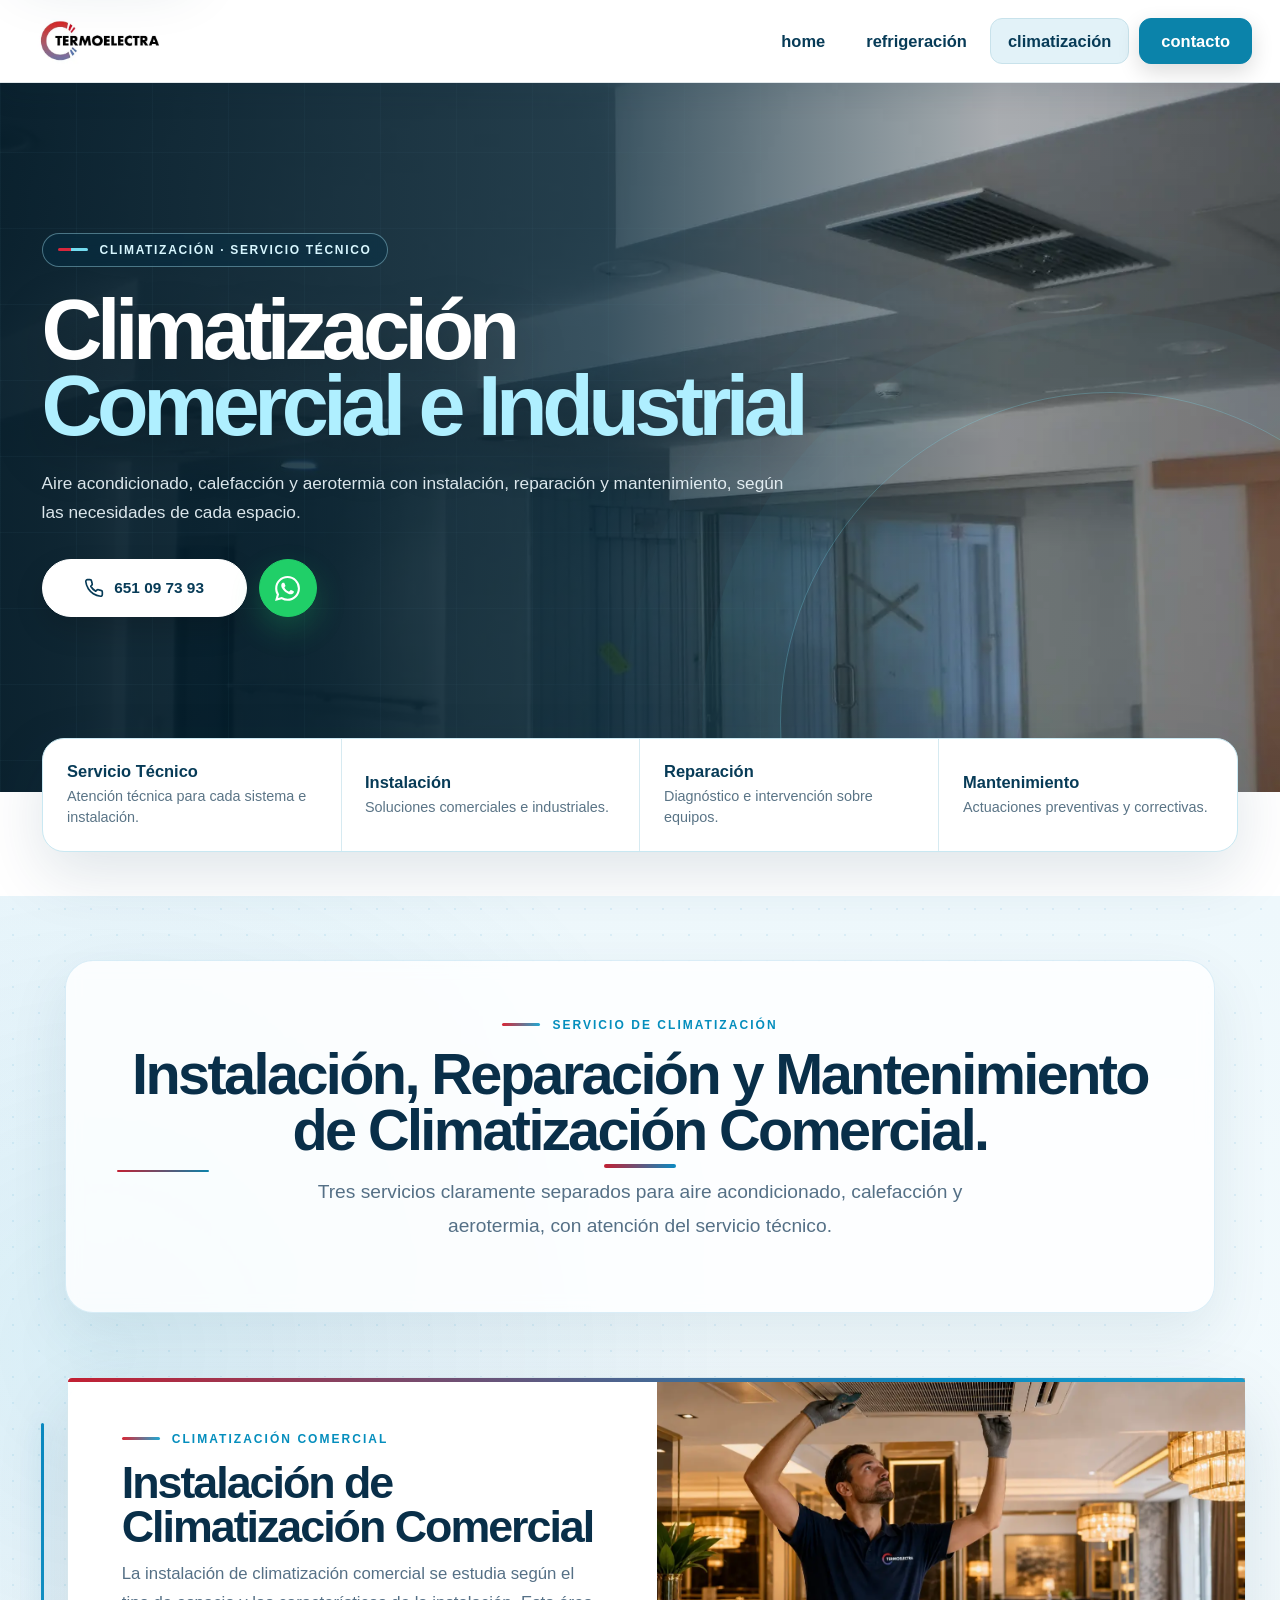
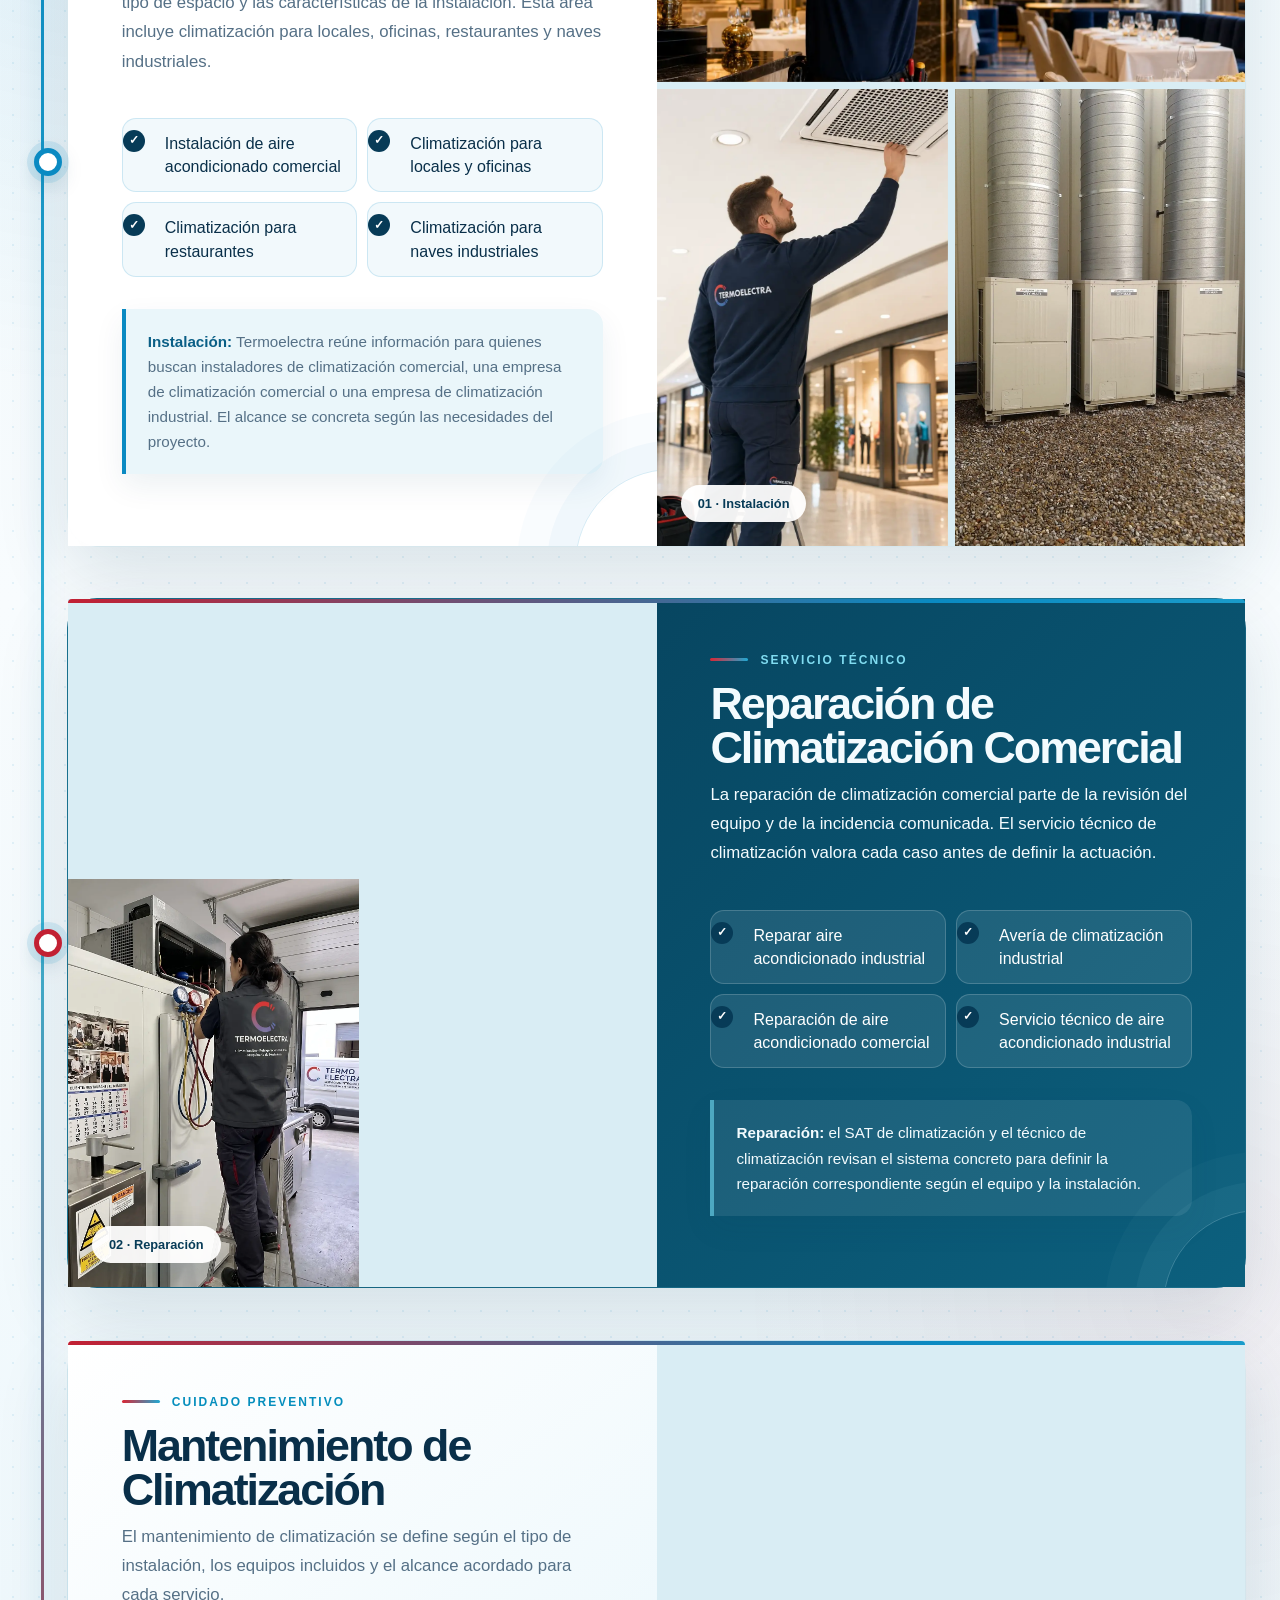
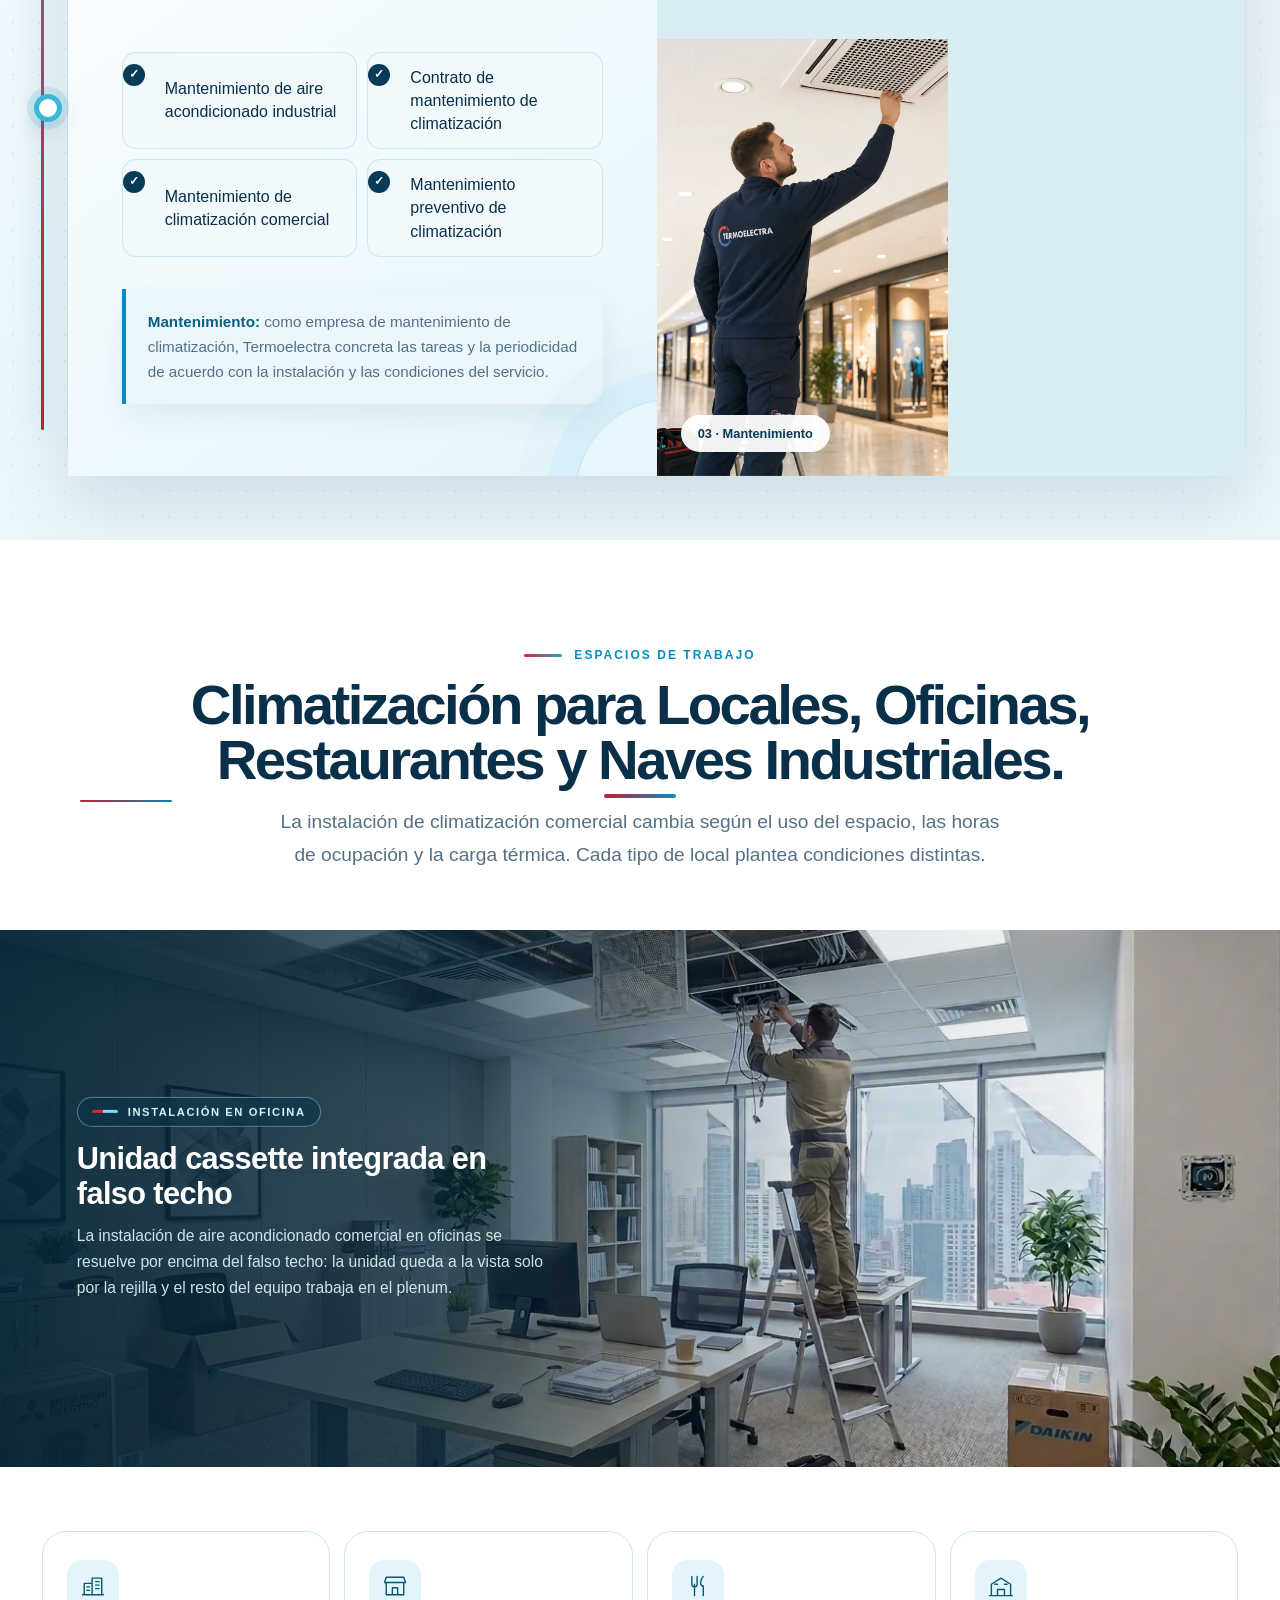
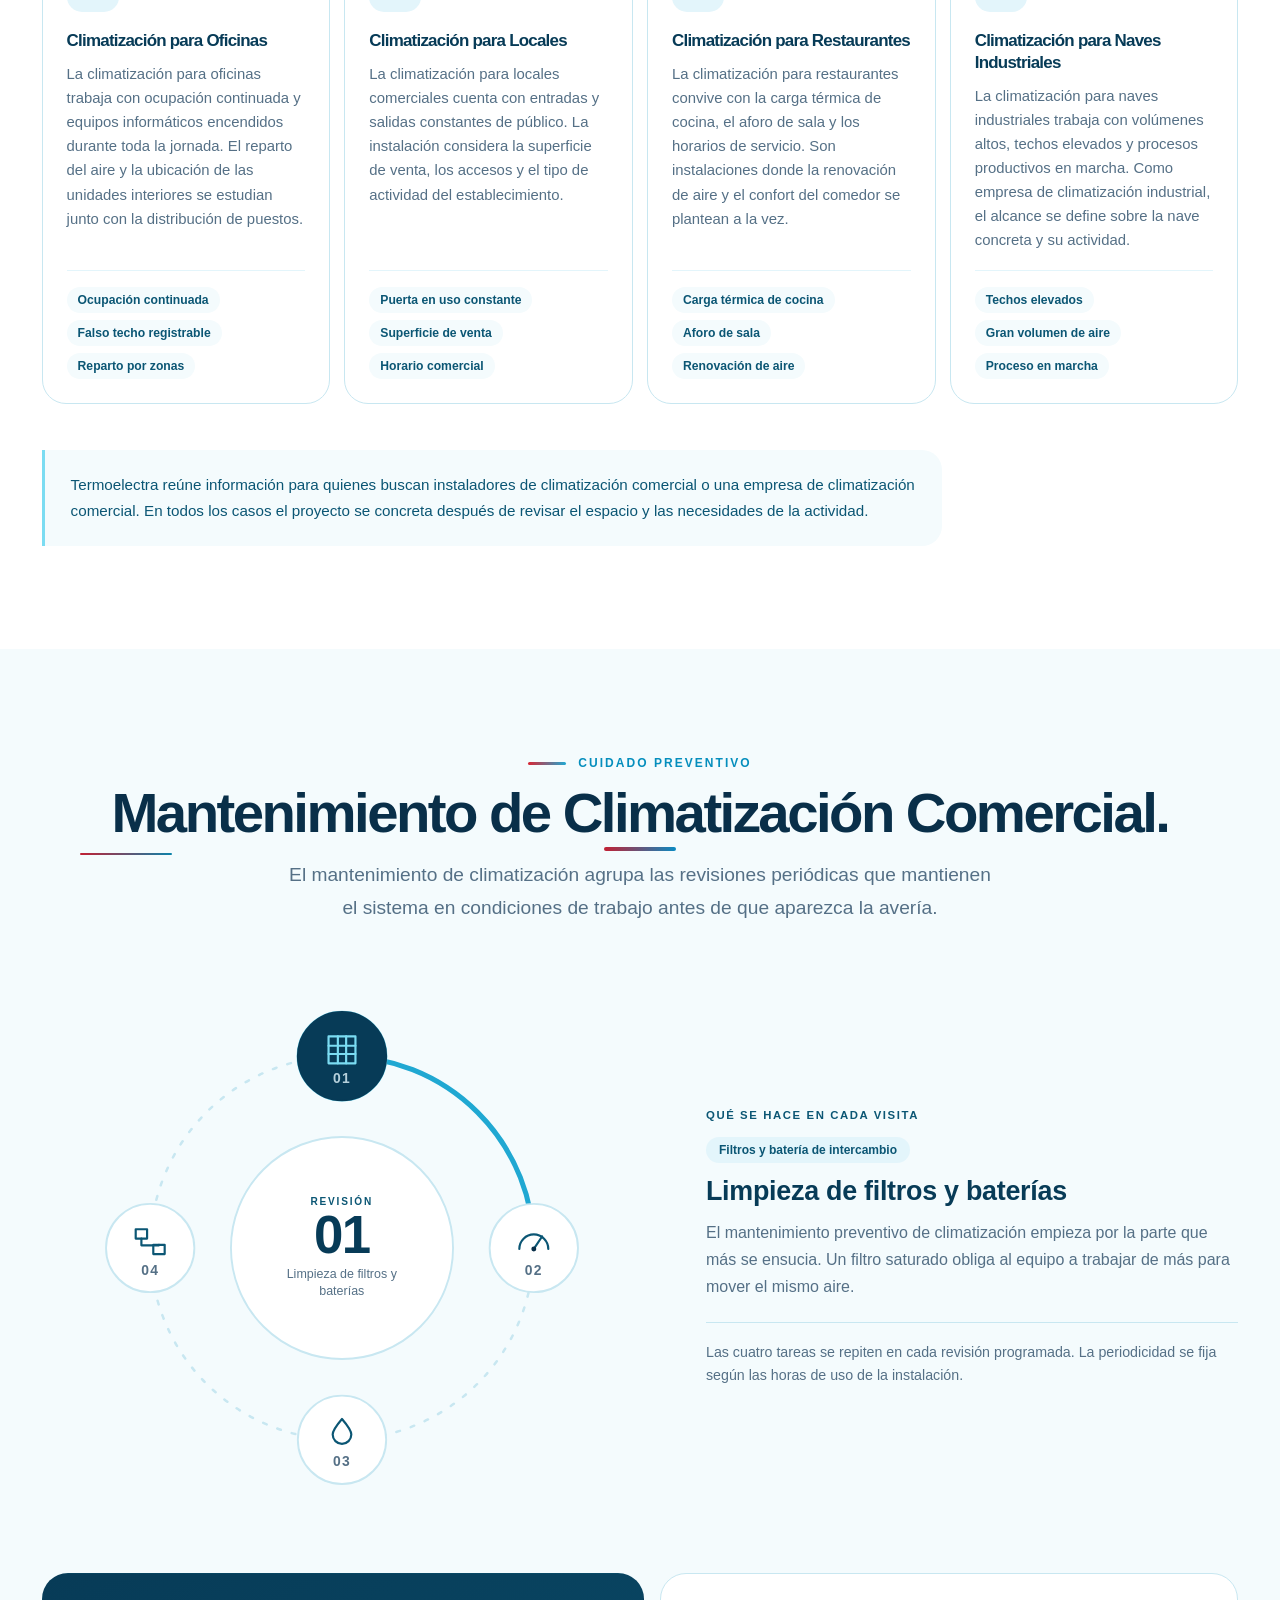
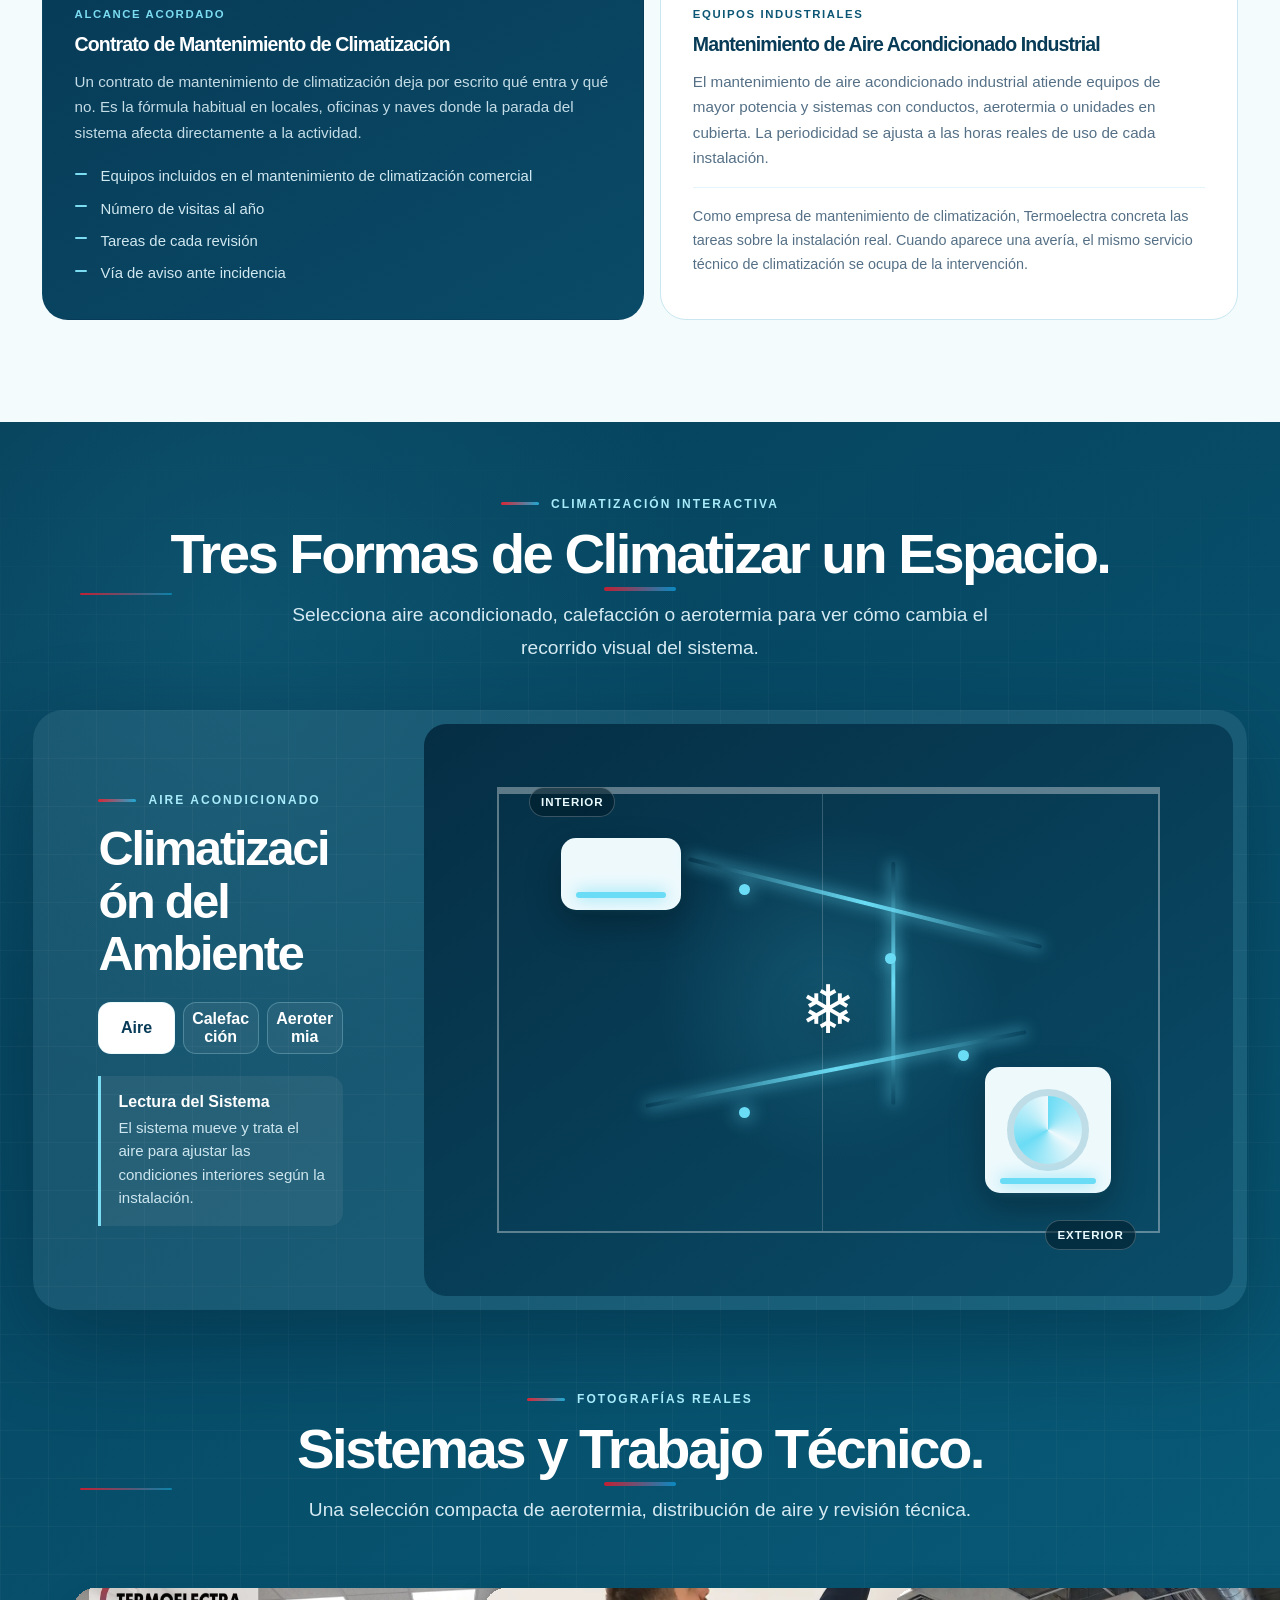
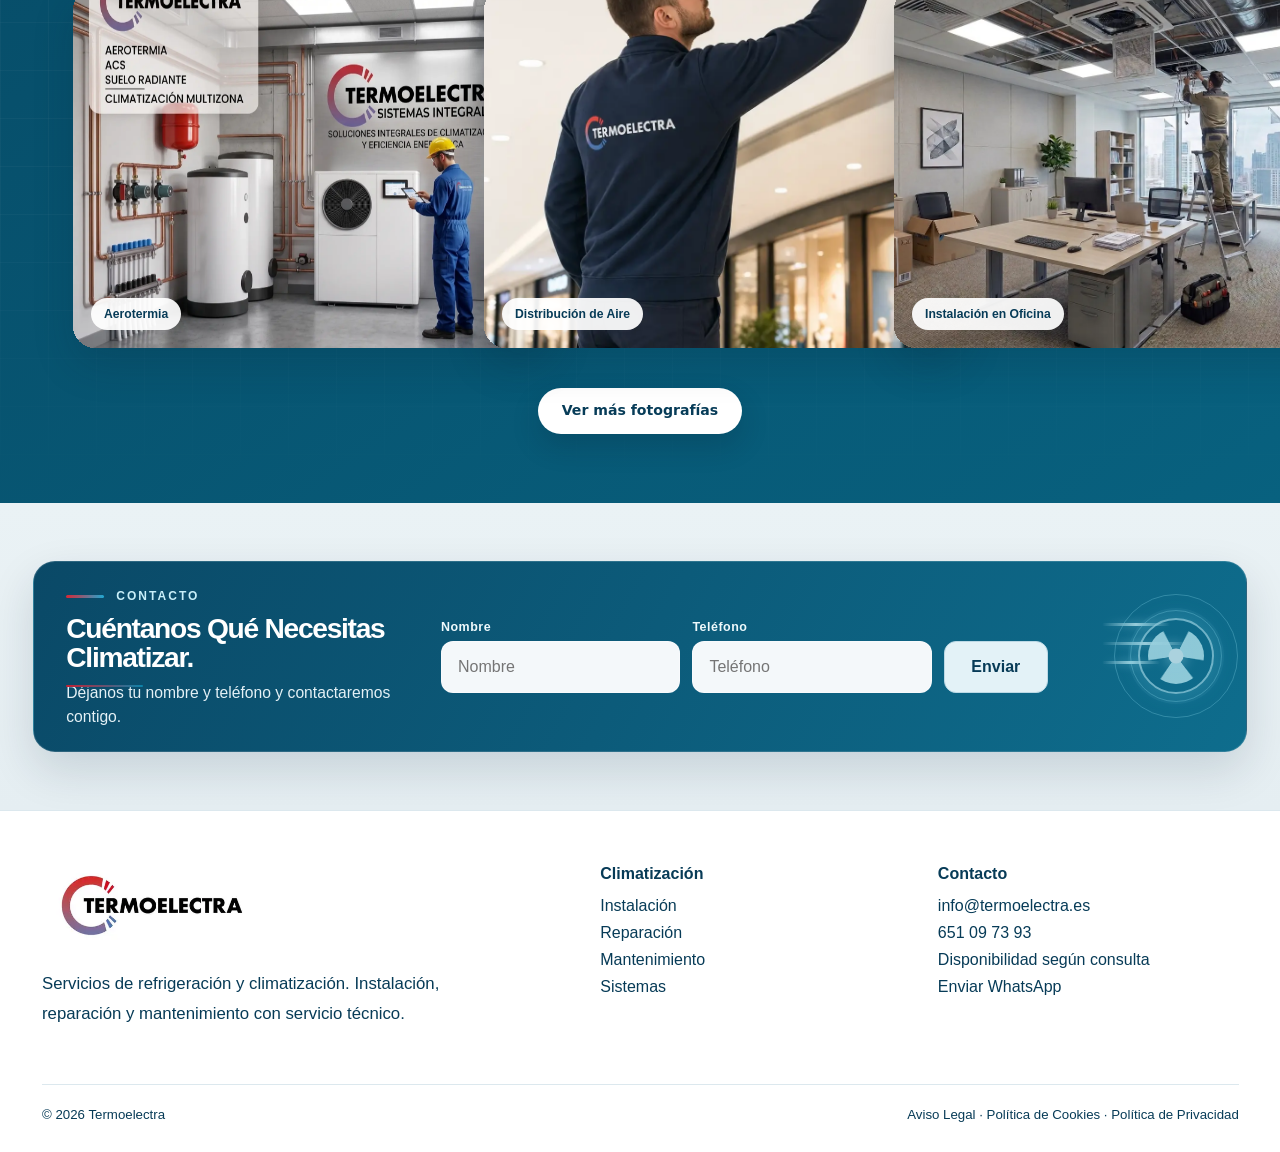
==== commit 420b73eb: "Add files via upload" ====
--- a/climatizacion/index.html
+++ b/climatizacion/index.html
@@ -3693,12 +3693,42 @@
 .espacios-hint::before{content:"";width:26px;height:2px;border-radius:2px;background:linear-gradient(90deg,var(--cyan),var(--cyan-2))}
 .espacios-note{max-width:900px;margin:clamp(30px,4vw,46px) 0 0;padding:22px 26px;border-left:3px solid var(--cyan-2);border-radius:0 20px 20px 0;background:var(--ice);color:var(--navy-2);font-size:.95rem;line-height:1.7}
 
-.mant-flow{counter-reset:none;list-style:none;margin:clamp(34px,5vw,56px) 0 0;padding:0;display:grid;grid-template-columns:repeat(4,minmax(0,1fr));gap:0;position:relative}
-.mant-flow::before{content:"";position:absolute;left:0;right:0;top:26px;height:2px;background:linear-gradient(90deg,var(--cyan-2),var(--line))}
-.mant-step{position:relative;padding:0 22px 0 0}
-.mant-step__num{position:relative;z-index:2;width:54px;height:54px;margin-bottom:20px;display:grid;place-items:center;border-radius:50%;background:var(--navy);color:#fff;font-size:.92rem;font-weight:800;letter-spacing:.02em;box-shadow:0 0 0 8px var(--ice)}
-.mant-step h3{margin:0 0 9px;color:var(--navy);font-size:1.02rem;line-height:1.3}
-.mant-step p{margin:0;color:var(--muted);font-size:.92rem;line-height:1.62}
+.mant-cycle{display:grid;grid-template-columns:minmax(0,1.06fr) minmax(0,.94fr);gap:clamp(30px,5vw,72px);align-items:center;margin:clamp(34px,5vw,58px) 0 0}
+.cyc-stage{position:relative;justify-self:center;width:min(100%,530px)}
+.cyc-svg{display:block;width:100%;height:auto;overflow:visible}
+.cyc-track{fill:none;stroke:var(--line);stroke-width:2;stroke-dasharray:3 9;stroke-linecap:round}
+.cyc-progress{fill:none;stroke:url(#cycGrad);stroke:var(--cyan);stroke-width:4;stroke-linecap:round;stroke-dasharray:955;stroke-dashoffset:calc(955 - 955 * var(--cyc-p,.25));transition:stroke-dashoffset .6s cubic-bezier(.4,0,.2,1)}
+.cyc-core{fill:#fff;stroke:var(--line);stroke-width:1.5}
+.cyc-node{cursor:pointer;outline:none}
+.cyc-node__ring{fill:none;stroke:var(--cyan-2);stroke-width:2;opacity:0;transform:scale(1);transform-origin:center;transform-box:fill-box}
+.cyc-node__disc{fill:#fff;stroke:var(--line);stroke-width:1.5;transition:fill .32s ease,stroke .32s ease}
+.cyc-node__glyph{fill:none;stroke:var(--navy-2);stroke-width:2.1;stroke-linecap:round;stroke-linejoin:round;transition:stroke .32s ease}
+.cyc-node__num{fill:var(--muted);font-size:11px;font-weight:800;letter-spacing:.09em;text-anchor:middle;transition:fill .32s ease}
+.cyc-node:hover .cyc-node__disc{stroke:var(--cyan-2)}
+.cyc-node:focus-visible .cyc-node__disc{stroke:var(--navy);stroke-width:3}
+.cyc-node.is-active .cyc-node__disc{fill:var(--navy);stroke:var(--navy)}
+.cyc-node.is-active .cyc-node__glyph{stroke:var(--cyan-2)}
+.cyc-node.is-active .cyc-node__num{fill:rgba(226,246,253,.8)}
+.cyc-node.is-active .cyc-node__ring{opacity:1;animation:cycPulse 2.6s ease-out infinite}
+@keyframes cycPulse{0%{opacity:.55;transform:scale(1)}70%{opacity:0;transform:scale(1.42)}100%{opacity:0;transform:scale(1.42)}}
+.cyc-core-label{position:absolute;inset:0;display:grid;place-content:center;text-align:center;pointer-events:none}
+.cyc-core-label span{color:var(--navy-2);font-size:.63rem;font-weight:800;letter-spacing:.18em;text-transform:uppercase}
+.cyc-core-label strong{display:block;margin:2px 0 4px;color:var(--navy);font-size:clamp(2.4rem,4.6vw,3.3rem);font-weight:800;line-height:1;letter-spacing:-.03em;font-variant-numeric:tabular-nums}
+.cyc-core-label em{display:block;max-width:150px;margin:0 auto;color:var(--muted);font-size:.78rem;font-style:normal;line-height:1.35}
+
+.cyc-detail__eyebrow{display:block;margin-bottom:16px;color:var(--navy-2);font-size:.71rem;font-weight:800;letter-spacing:.14em;text-transform:uppercase}
+.cyc-panel[hidden]{display:none}
+.cyc-panel{animation:cycIn .38s ease both}
+@keyframes cycIn{from{opacity:0;transform:translateY(8px)}to{opacity:1;transform:none}}
+.cyc-panel__pieza{display:inline-block;margin-bottom:12px;padding:6px 13px;border-radius:999px;background:var(--ice-2);color:var(--navy-2);font-size:.75rem;font-weight:700}
+.cyc-panel h3{margin:0 0 11px;color:var(--navy);font-size:clamp(1.3rem,2.1vw,1.72rem);line-height:1.22;letter-spacing:-.01em}
+.cyc-panel p{margin:0;color:var(--muted);font-size:1rem;line-height:1.7}
+.cyc-detail__foot{margin:22px 0 0;padding-top:18px;border-top:1px solid var(--line);color:var(--muted);font-size:.89rem;line-height:1.6}
+@media(prefers-reduced-motion:reduce){
+  .cyc-node.is-active .cyc-node__ring{animation:none}
+  .cyc-progress{transition:none}
+  .cyc-panel{animation:none}
+}
 
 .mant-panels{display:grid;grid-template-columns:1.02fr .98fr;gap:16px;margin-top:clamp(38px,5vw,60px)}
 .mant-panel{padding:34px 32px;border:1px solid var(--line);border-radius:26px;background:#fff}
@@ -3716,8 +3746,7 @@
 
 @media(max-width:1080px){
   .espacios-grid{grid-template-columns:repeat(2,minmax(0,1fr))}
-  .mant-flow{grid-template-columns:repeat(2,minmax(0,1fr));gap:34px 0}
-  .mant-flow::before{display:none}
+  .mant-cycle{grid-template-columns:1fr;gap:34px}
 }
 @media(max-width:760px){
   .espacios-band img{height:clamp(380px,92vw,460px);object-position:center 46%}
@@ -3740,17 +3769,11 @@
   .espacio p{font-size:.91rem}
   .espacios-hint{display:flex}
 
-  /* Mantenimiento: raíl vertical con el número junto al titular, no encima. */
-  .mant-flow{grid-template-columns:1fr;gap:0;padding-left:0}
-  .mant-flow::before{
-    display:block;left:23px;right:auto;top:10px;bottom:34px;
-    width:2px;height:auto;
-    background:linear-gradient(180deg,var(--cyan-2),var(--line));
-  }
-  .mant-step{display:grid;grid-template-columns:48px minmax(0,1fr);column-gap:15px;padding:0 0 26px}
-  .mant-step__num{grid-row:1/3;width:48px;height:48px;margin-bottom:0;font-size:.85rem;box-shadow:0 0 0 6px var(--ice)}
-  .mant-step h3{margin:11px 0 6px;font-size:1rem}
-  .mant-step p{font-size:.9rem}
+  .mant-cycle{grid-template-columns:1fr;gap:26px}
+  .cyc-stage{width:min(100%,330px)}
+  .cyc-core-label em{max-width:118px;font-size:.72rem}
+  .cyc-node__num{font-size:12px}
+  .cyc-panel p{font-size:.95rem}
   .espacios-note{padding:18px 20px;font-size:.91rem}
   .mant-panels{grid-template-columns:1fr}
   .mant-panel{padding:28px 24px}
@@ -3968,28 +3991,68 @@
 <h2>Mantenimiento de Climatización Comercial.</h2>
 <p class="lead">El mantenimiento de climatización agrupa las revisiones periódicas que mantienen el sistema en condiciones de trabajo antes de que aparezca la avería.</p>
 </div>
-<ol class="mant-flow reveal">
-<li class="mant-step">
-<span aria-hidden="true" class="mant-step__num">01</span>
+<div class="mant-cycle reveal">
+<div class="cyc-stage">
+<svg class="cyc-svg" viewBox="0 0 420 420" role="tablist" aria-label="Tareas de una revisión de mantenimiento">
+<circle class="cyc-track" cx="210" cy="210" r="152"></circle>
+<circle class="cyc-progress" cx="210" cy="210" r="152" transform="rotate(-90 210 210)"></circle>
+<circle class="cyc-core" cx="210" cy="210" r="88"></circle>
+<g class="cyc-node is-active" data-step="0" role="tab" tabindex="0" aria-selected="true" aria-controls="mant-panel-0" transform="translate(210 58)">
+<circle class="cyc-node__ring" r="35"></circle>
+<circle class="cyc-node__disc" r="35"></circle>
+<g class="cyc-node__glyph" transform="translate(0 -5) scale(.82)"><path d="M-13-13h26v26h-26z"></path><path d="M-13-4h26M-13 4h26M-4-13v26M4-13v26"></path></g>
+<text class="cyc-node__num" y="21">01</text>
+</g>
+<g class="cyc-node" data-step="1" role="tab" tabindex="-1" aria-selected="false" aria-controls="mant-panel-1" transform="translate(362 210)">
+<circle class="cyc-node__ring" r="35"></circle>
+<circle class="cyc-node__disc" r="35"></circle>
+<g class="cyc-node__glyph" transform="translate(0 -5) scale(.82)"><path d="M-14 7a14 14 0 0 1 28 0"></path><path d="M0 7 8-5"></path><circle cx="0" cy="7" r="2.4" fill="currentColor" stroke="none"></circle></g>
+<text class="cyc-node__num" y="21">02</text>
+</g>
+<g class="cyc-node" data-step="2" role="tab" tabindex="-1" aria-selected="false" aria-controls="mant-panel-2" transform="translate(210 362)">
+<circle class="cyc-node__ring" r="35"></circle>
+<circle class="cyc-node__disc" r="35"></circle>
+<g class="cyc-node__glyph" transform="translate(0 -5) scale(.82)"><path d="M0-14c6 7 9 11 9 15a9 9 0 0 1-18 0c0-4 3-8 9-15Z"></path></g>
+<text class="cyc-node__num" y="21">03</text>
+</g>
+<g class="cyc-node" data-step="3" role="tab" tabindex="-1" aria-selected="false" aria-controls="mant-panel-3" transform="translate(58 210)">
+<circle class="cyc-node__ring" r="35"></circle>
+<circle class="cyc-node__disc" r="35"></circle>
+<g class="cyc-node__glyph" transform="translate(0 -5) scale(.82)"><path d="M-14-12h11v9h-11zM3 3h11v9H3z"></path><path d="M-8.5-3v6.5h17V3"></path></g>
+<text class="cyc-node__num" y="21">04</text>
+</g>
+</svg>
+<div class="cyc-core-label" aria-hidden="true">
+<span>Revisión</span>
+<strong data-cyc-num>01</strong>
+<em data-cyc-title>Limpieza de filtros y baterías</em>
+</div>
+</div>
+<div class="cyc-detail">
+<span class="cyc-detail__eyebrow">Qué se hace en cada visita</span>
+<article class="cyc-panel is-active" id="mant-panel-0" role="tabpanel" aria-labelledby="mant-tab-0">
+<span class="cyc-panel__pieza">Filtros y batería de intercambio</span>
 <h3>Limpieza de filtros y baterías</h3>
 <p>El mantenimiento preventivo de climatización empieza por la parte que más se ensucia. Un filtro saturado obliga al equipo a trabajar de más para mover el mismo aire.</p>
-</li>
-<li class="mant-step">
-<span aria-hidden="true" class="mant-step__num">02</span>
+</article>
+<article class="cyc-panel" id="mant-panel-1" role="tabpanel" aria-labelledby="mant-tab-1" hidden>
+<span class="cyc-panel__pieza">Circuito frigorífico y compresor</span>
 <h3>Comprobación de presiones</h3>
 <p>Se verifican las presiones del circuito y el comportamiento del compresor. Es la lectura que anticipa una fuga o una pérdida de rendimiento antes de que el local lo note.</p>
-</li>
-<li class="mant-step">
-<span aria-hidden="true" class="mant-step__num">03</span>
+</article>
+<article class="cyc-panel" id="mant-panel-2" role="tabpanel" aria-labelledby="mant-tab-2" hidden>
+<span class="cyc-panel__pieza">Bandejas y desagüe de condensados</span>
 <h3>Revisión de drenajes</h3>
 <p>Los desagües y bandejas de condensados se revisan en cada visita. Un drenaje obstruido es una de las causas más frecuentes de goteo en falso techo.</p>
-</li>
-<li class="mant-step">
-<span aria-hidden="true" class="mant-step__num">04</span>
+</article>
+<article class="cyc-panel" id="mant-panel-3" role="tabpanel" aria-labelledby="mant-tab-3" hidden>
+<span class="cyc-panel__pieza">Conjunto interior y exterior</span>
 <h3>Unidades interiores y exteriores</h3>
 <p>Se comprueba el funcionamiento del conjunto, interior y exterior, y se deja constancia del estado de cada equipo para la siguiente revisión.</p>
-</li>
-</ol>
+</article>
+<p class="cyc-detail__foot">Las cuatro tareas se repiten en cada revisión programada. La periodicidad se fija según las horas de uso de la instalación.</p>
+</div>
+</div>
 <div class="mant-panels">
 <article class="mant-panel mant-panel--dark reveal">
 <span class="mant-panel__label">Alcance acordado</span>
@@ -4460,5 +4523,64 @@
   });
 })();
 </script>
+<script>
+(function(){
+  var wrap=document.querySelector('.mant-cycle');
+  if(!wrap) return;
+  var nodes=[].slice.call(wrap.querySelectorAll('.cyc-node'));
+  var panels=[].slice.call(wrap.querySelectorAll('.cyc-panel'));
+  var prog=wrap.querySelector('.cyc-progress');
+  var numOut=wrap.querySelector('[data-cyc-num]');
+  var titleOut=wrap.querySelector('[data-cyc-title]');
+  var current=0, timer=null, touched=false;
+  var reduce=window.matchMedia&&window.matchMedia('(prefers-reduced-motion: reduce)').matches;
+
+  function select(i,focus){
+    current=(i+nodes.length)%nodes.length;
+    nodes.forEach(function(n,k){
+      var on=k===current;
+      n.classList.toggle('is-active',on);
+      n.setAttribute('aria-selected',on?'true':'false');
+      n.setAttribute('tabindex',on?'0':'-1');
+    });
+    panels.forEach(function(pnl,k){
+      if(k===current){pnl.removeAttribute('hidden');pnl.classList.add('is-active');}
+      else{pnl.setAttribute('hidden','');pnl.classList.remove('is-active');}
+    });
+    prog.style.setProperty('--cyc-p',((current+1)/nodes.length).toFixed(3));
+    var h=panels[current].querySelector('h3');
+    numOut.textContent=('0'+(current+1)).slice(-2);
+    titleOut.textContent=h?h.textContent:'';
+    if(focus) nodes[current].focus();
+  }
+
+  function stop(){ if(timer){clearInterval(timer);timer=null;} }
+  function start(){
+    if(reduce||touched) return;
+    stop();
+    timer=setInterval(function(){ select(current+1); },5200);
+  }
+
+  nodes.forEach(function(n,k){
+    n.addEventListener('click',function(){ touched=true; stop(); select(k); });
+    n.addEventListener('keydown',function(e){
+      var key=e.key;
+      if(key==='Enter'||key===' '||key==='Spacebar'){ e.preventDefault(); touched=true; stop(); select(k); }
+      else if(key==='ArrowRight'||key==='ArrowDown'){ e.preventDefault(); touched=true; stop(); select(current+1,true); }
+      else if(key==='ArrowLeft'||key==='ArrowUp'){ e.preventDefault(); touched=true; stop(); select(current-1,true); }
+    });
+  });
+  wrap.addEventListener('pointerdown',function(){ touched=true; stop(); });
+
+  select(0);
+
+  if('IntersectionObserver' in window){
+    new IntersectionObserver(function(entries){
+      entries.forEach(function(en){ en.isIntersecting?start():stop(); });
+    },{threshold:.35}).observe(wrap);
+  } else { start(); }
+  document.addEventListener('visibilitychange',function(){ document.hidden?stop():start(); });
+})();
+</script>
 </body>
 </html>
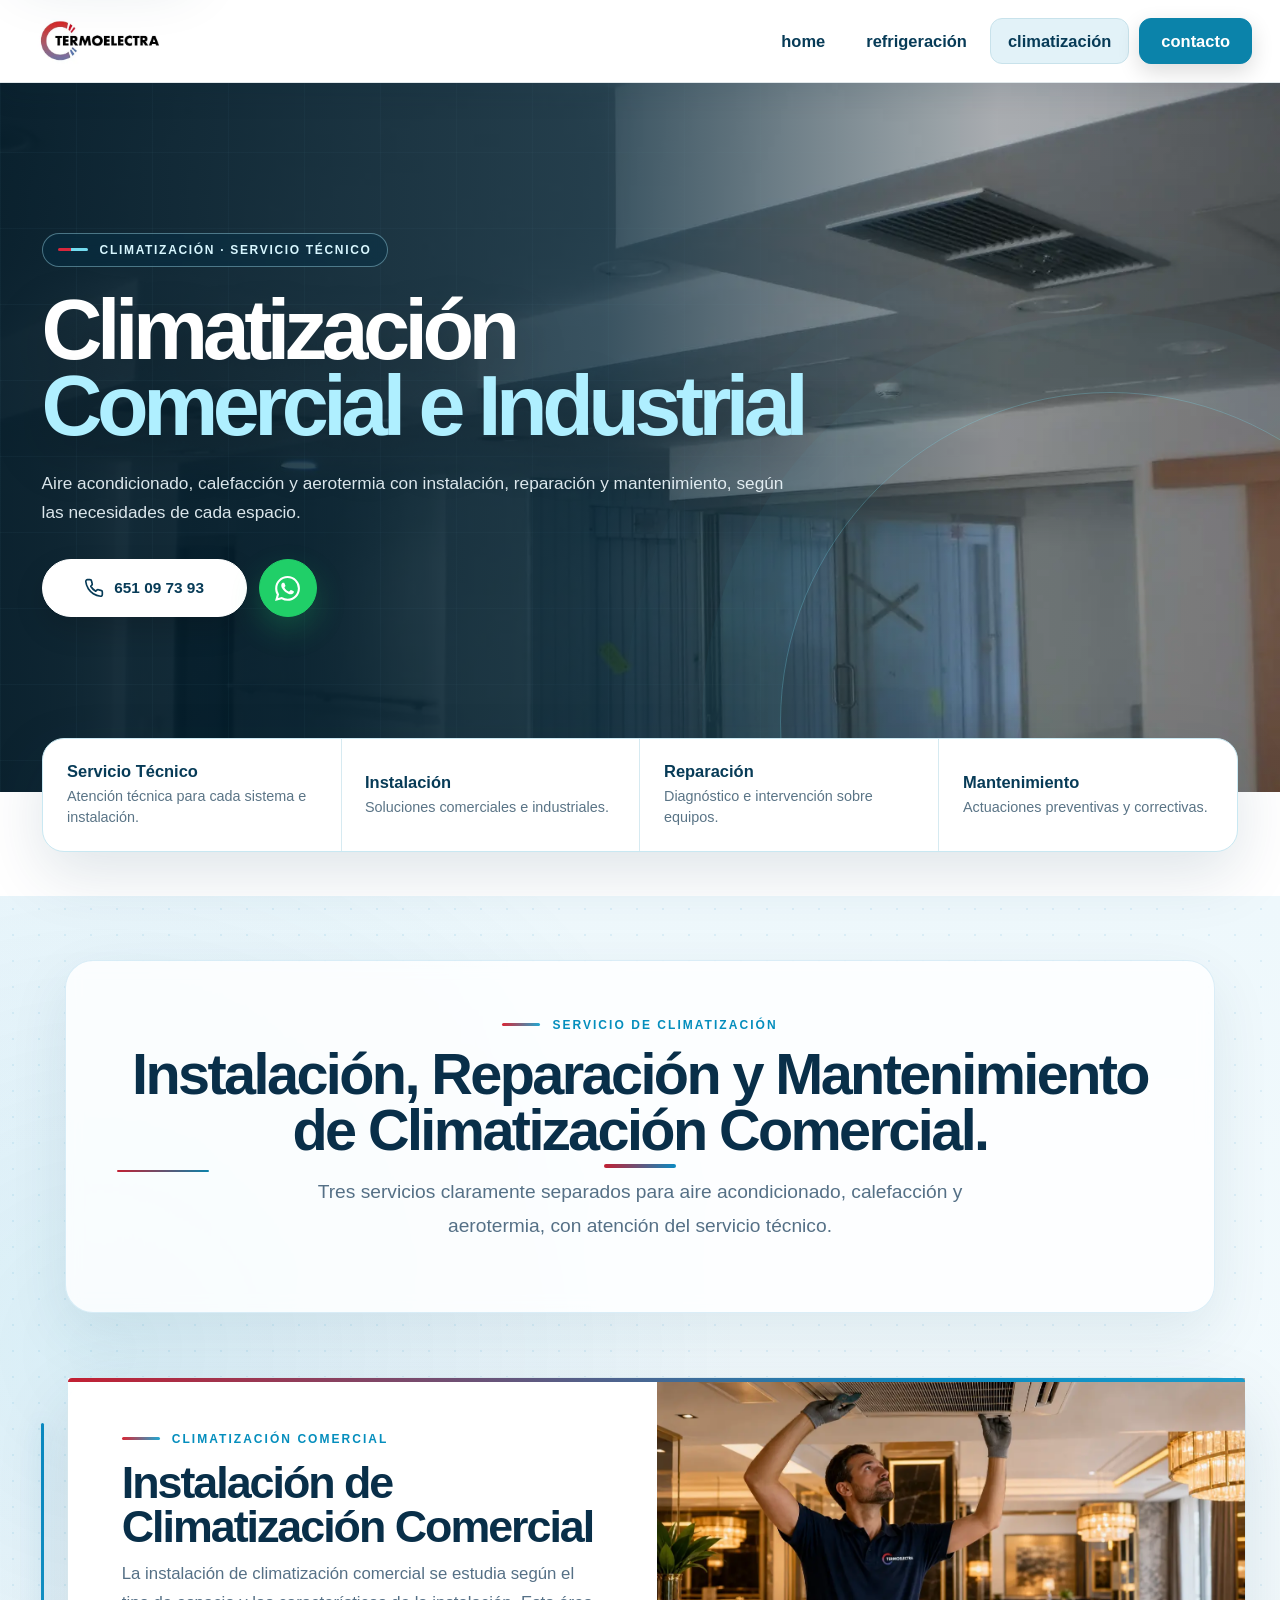
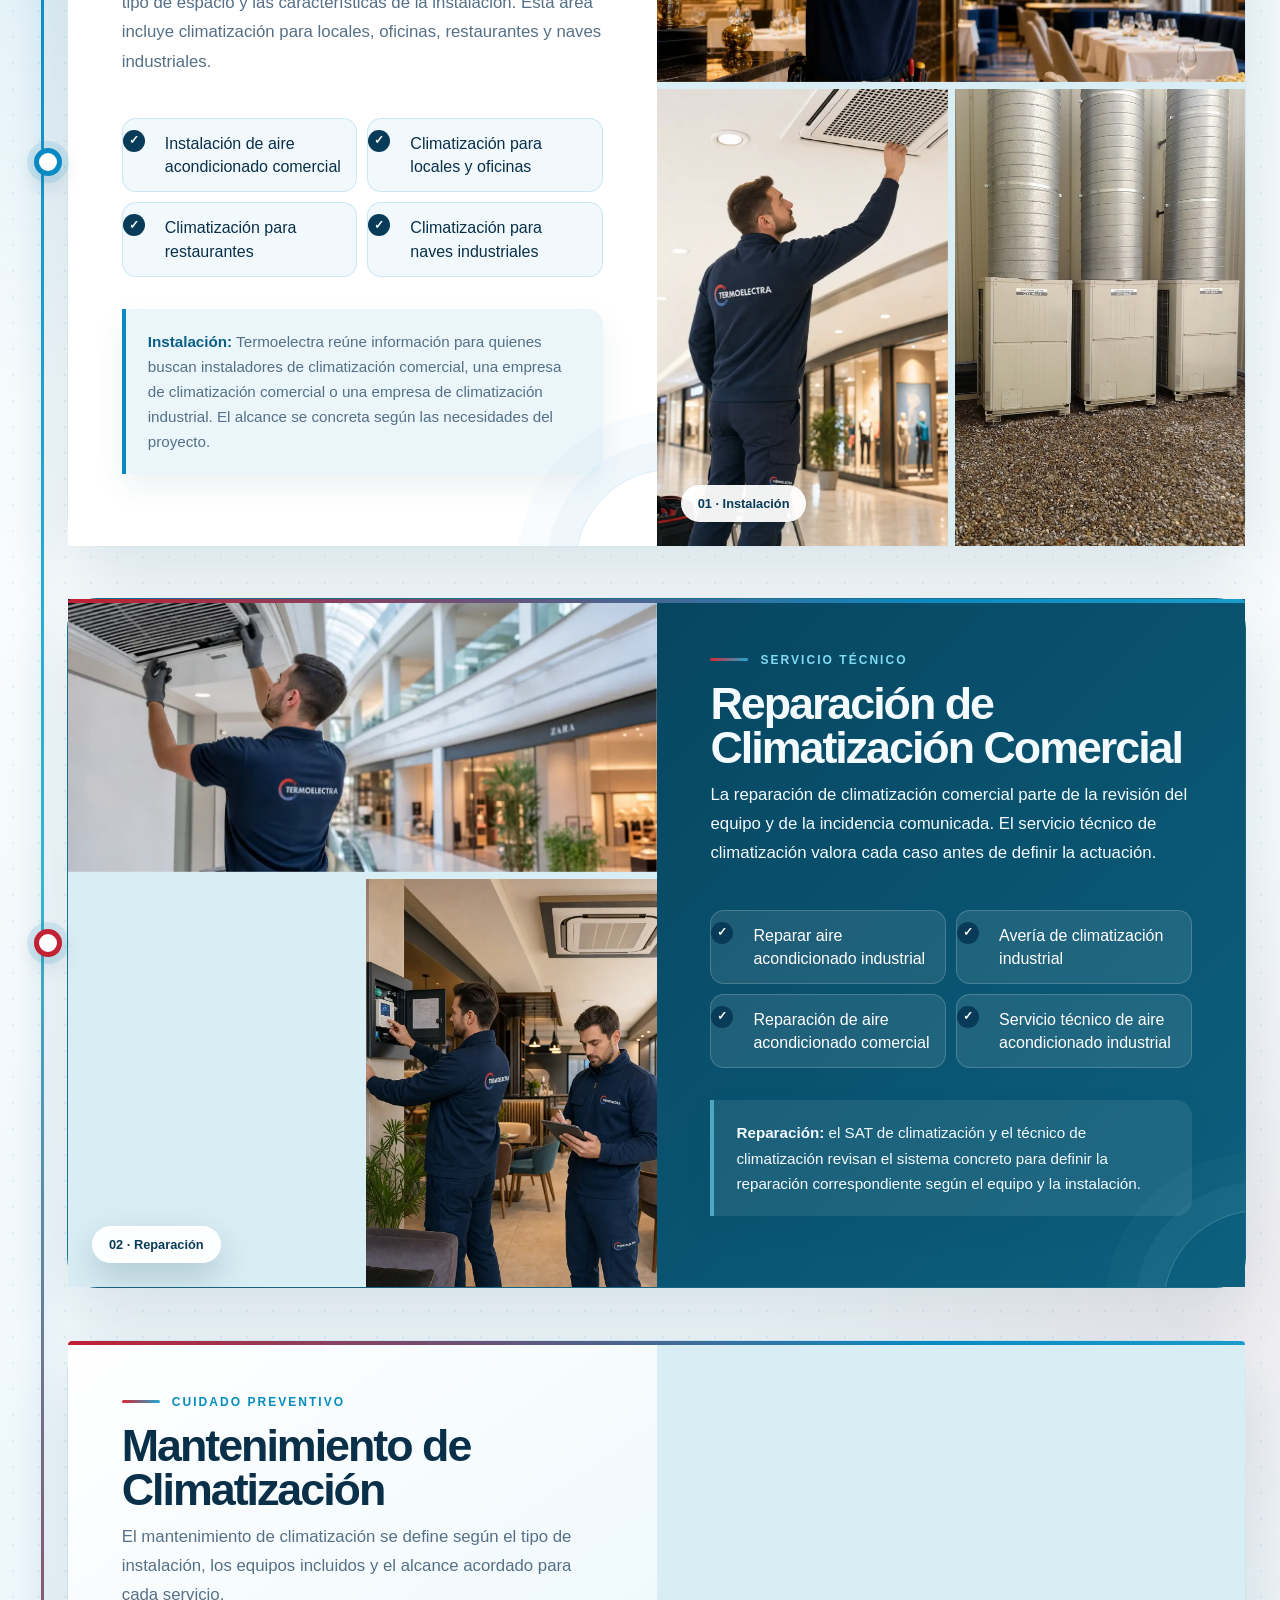
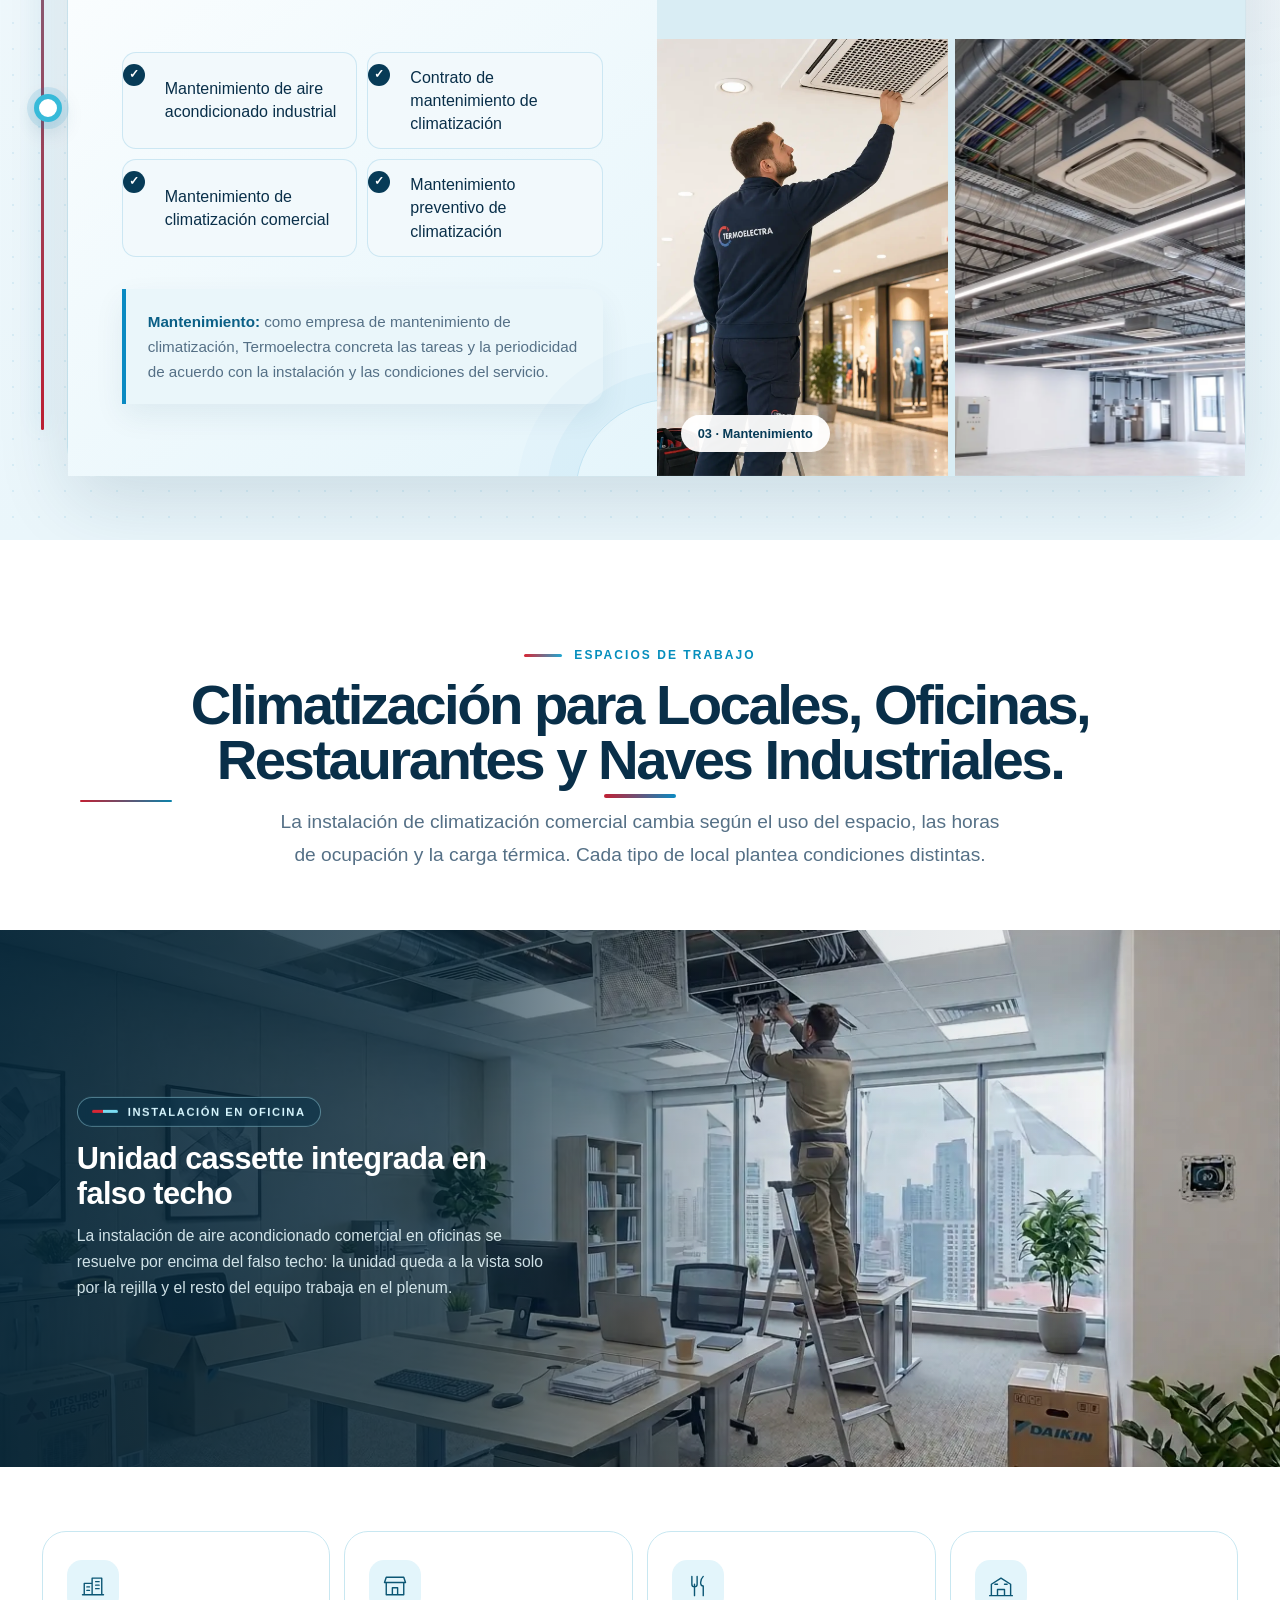
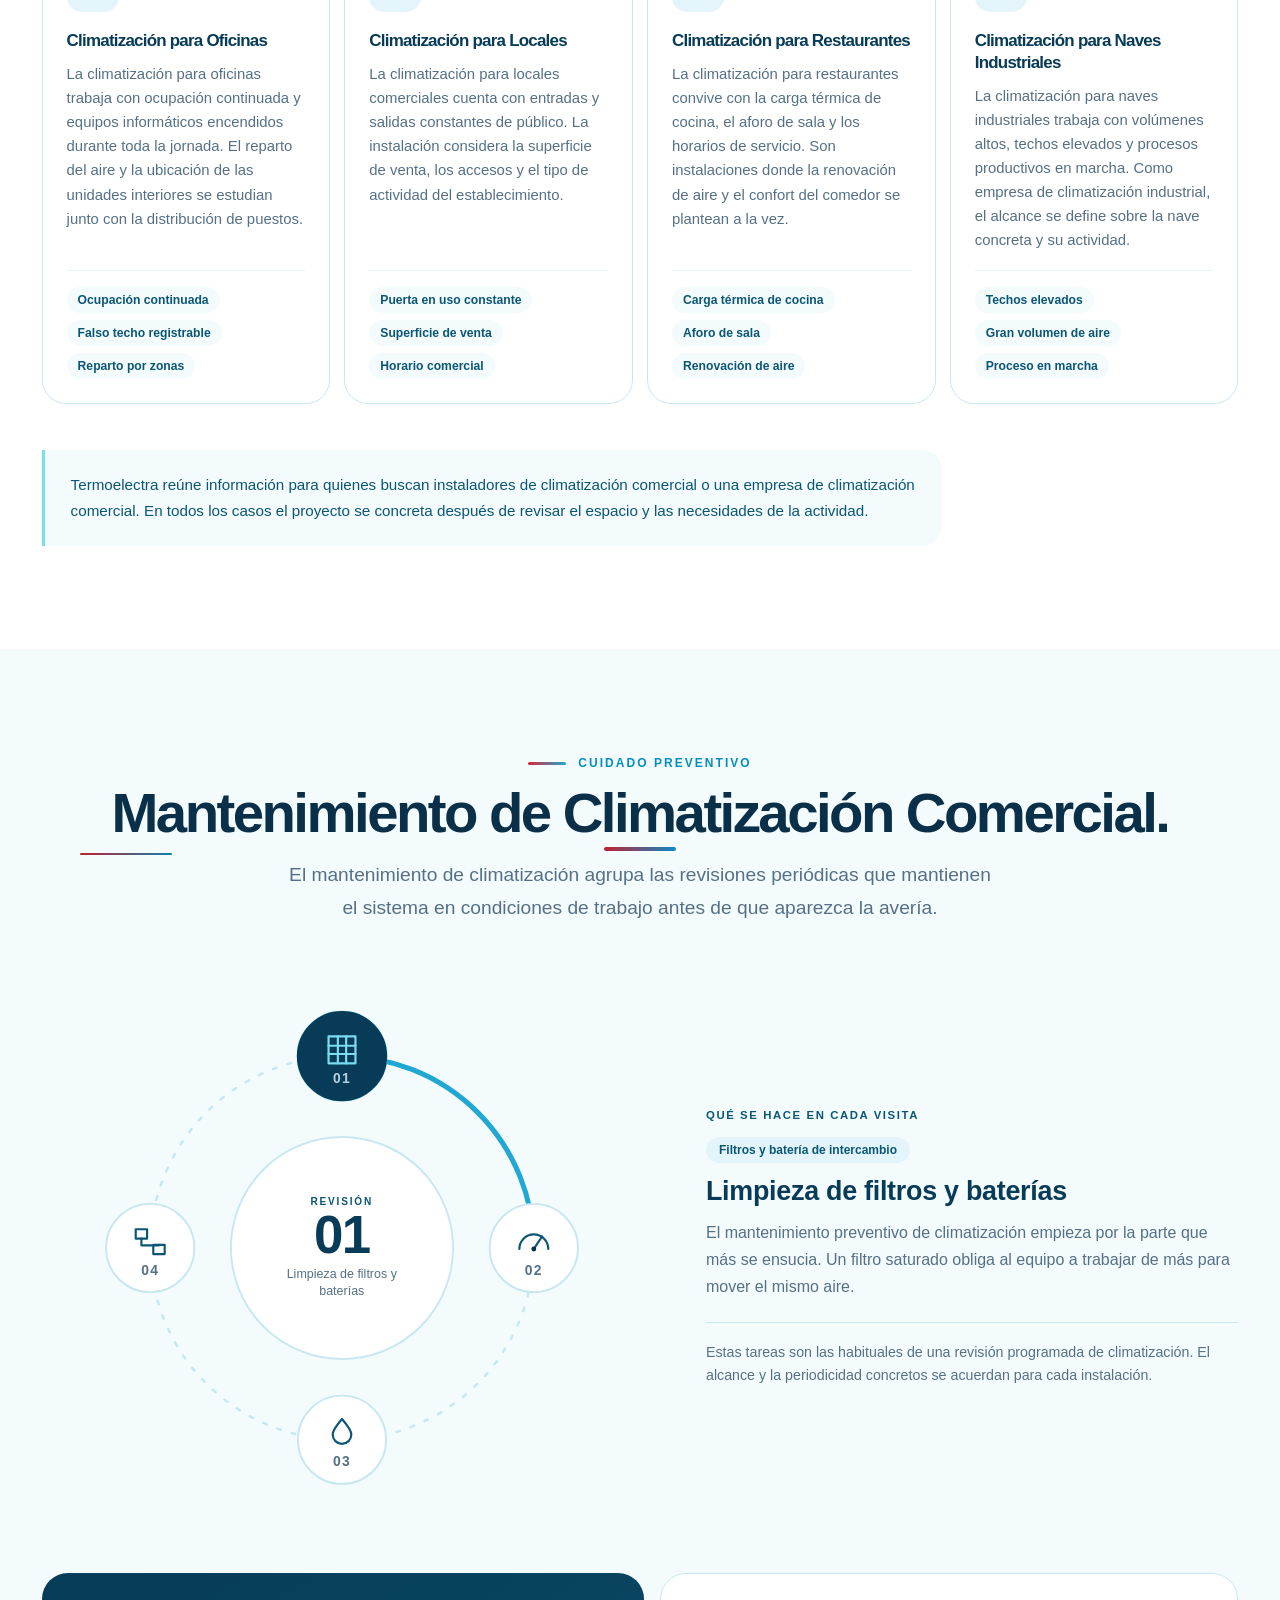
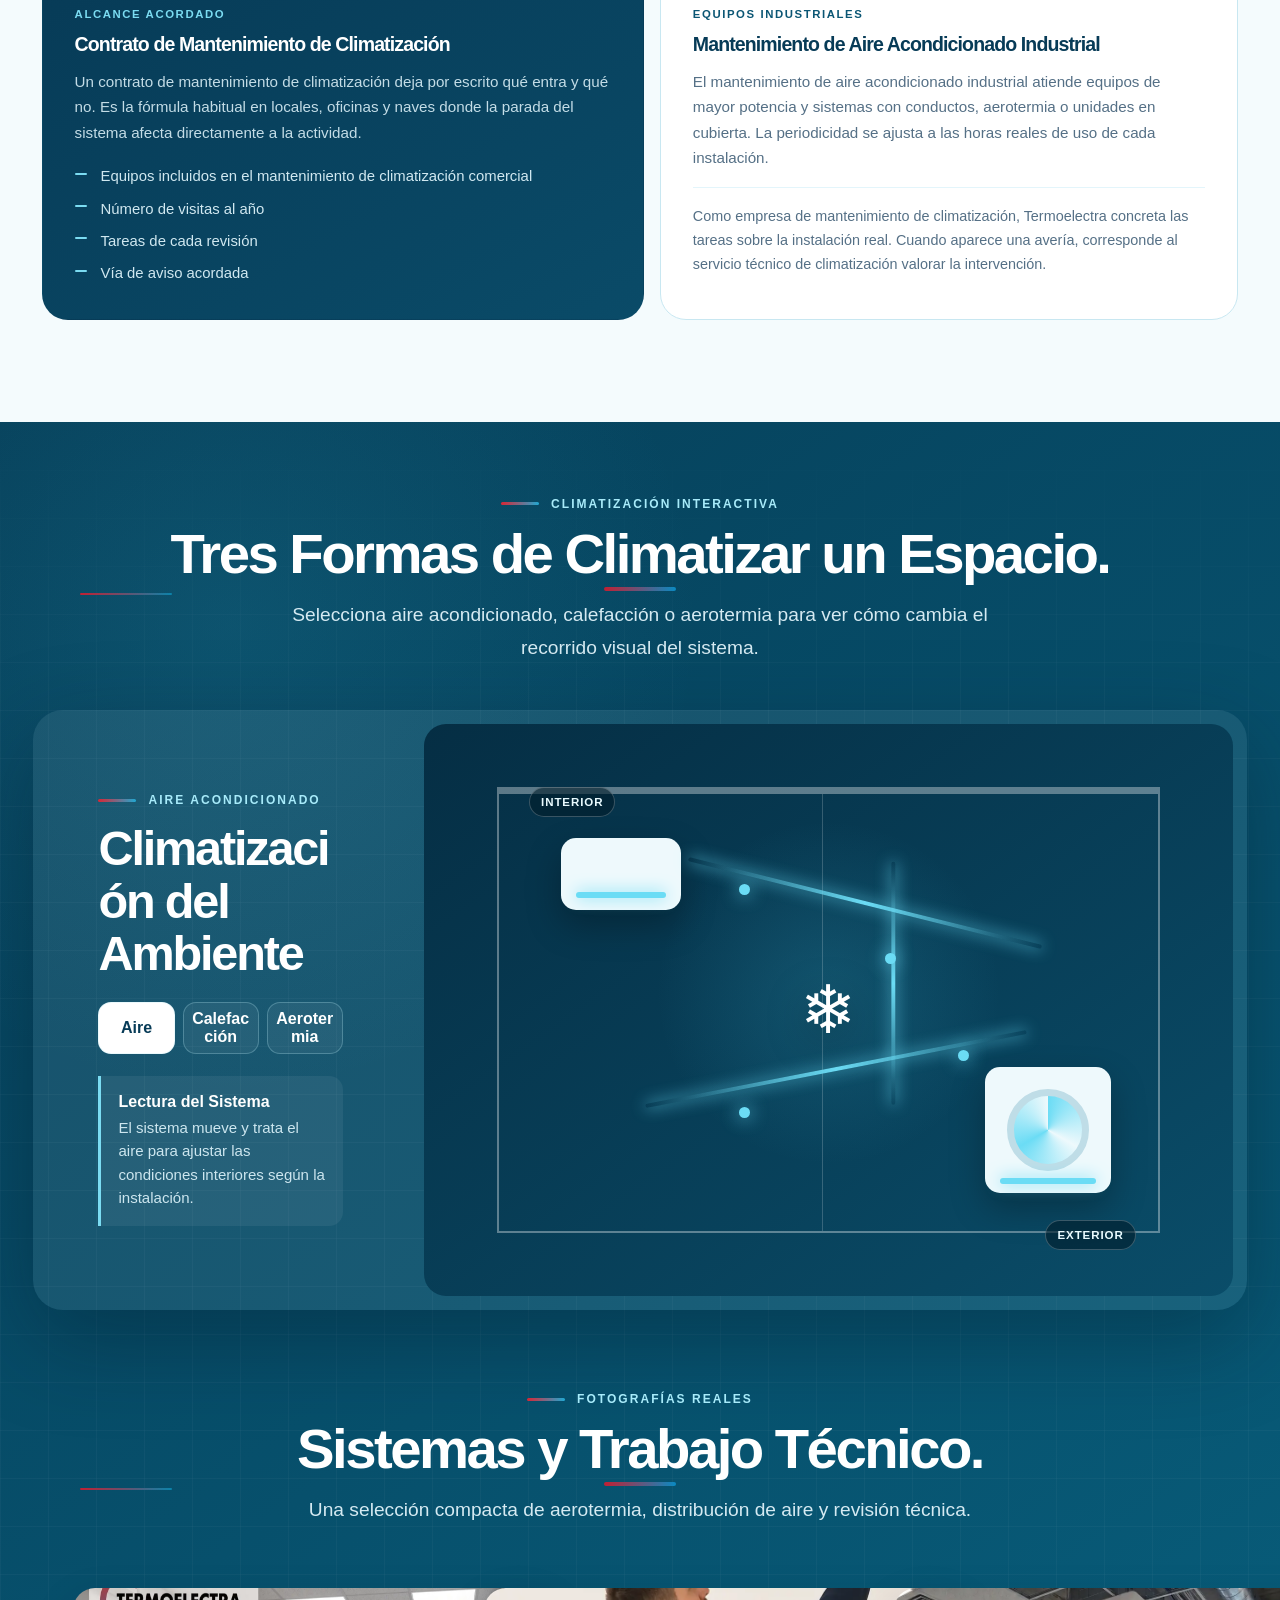
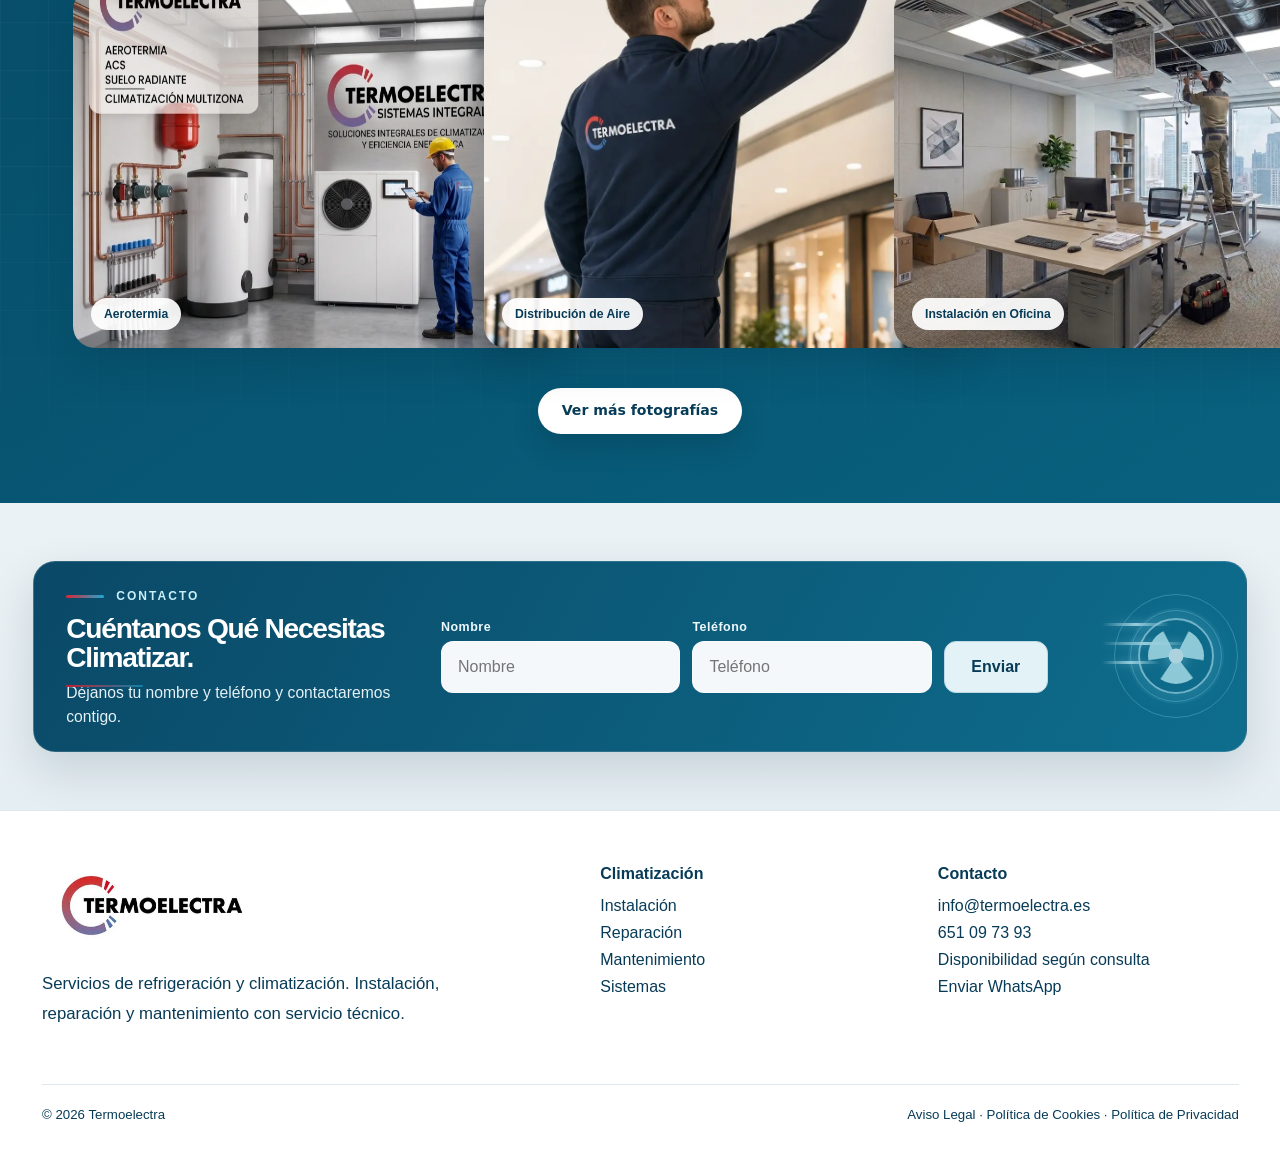
==== commit f0c63f49: "Add files via upload" ====
--- a/climatizacion/index.html
+++ b/climatizacion/index.html
@@ -3106,7 +3106,7 @@
 :root{--v19-gutter:clamp(24px,3.25vw,64px)}
 html,body{max-width:100%;overflow-x:hidden}
 /* Keep every animated block visible. Hover and hero motion remain active. */
-.reveal,.te-motion-item{opacity:1!important;visibility:visible!important;transform:none!important;filter:none!important}
+html:not(.te-motion-ok) .reveal,html:not(.te-motion-ok) .te-motion-item{opacity:1!important;visibility:visible!important;transform:none!important;filter:none!important}
 /* Consistent useful width: backgrounds stay full bleed, content keeps a safe fluid gutter. */
 .te-home .home-v15-shell,
 .te-home .shell,
@@ -3669,7 +3669,7 @@
 }
 </style>
 <style id="v25-clima-contenido">
-.espacios-band{position:relative;margin:clamp(34px,5vw,58px) 0 0;isolation:isolate}
+.espacios-band{position:relative;margin:clamp(34px,5vw,58px) 0 0;isolation:isolate;overflow:hidden}
 .espacios-band img{display:block;width:100%;height:clamp(320px,42vw,560px);object-fit:cover;object-position:center 42%}
 .espacios-band::after{content:"";position:absolute;inset:0;z-index:1;background:linear-gradient(92deg,rgba(4,38,57,.92) 0%,rgba(4,38,57,.72) 34%,rgba(4,38,57,.12) 62%,transparent 100%)}
 .espacios-band__copy{position:absolute;z-index:2;left:clamp(20px,6vw,90px);top:50%;transform:translateY(-50%);max-width:min(470px,64%)}
@@ -3781,6 +3781,11 @@
 @media(prefers-reduced-motion:reduce){
   .espacio,.espacio::before{transition:none}
 }
+@media (prefers-reduced-motion: no-preference){
+  @supports (animation-timeline: view()){
+    .espacios-band img{animation:teDrift linear both;animation-timeline:view();animation-range:cover 0% cover 100%}
+  }
+}
 </style>
 <style id="v25-nav-size">
 /* Menú: el cliente lo veía pequeño. Sin mayúsculas y con cuerpo legible en todos los anchos. */
@@ -3810,8 +3815,83 @@
 </style>
 
 
+<style id="v25-motion">
+@supports (overflow: clip){
+  /* overflow:hidden crea contenedor de scroll y rompe view(); clip recorta sin crearlo. */
+  html,body{overflow-x:clip}
+  .section,.home-v15-section,.ter-section,.espacios-band,.bld-stage,
+  .full-service-section,.cta-final,.cta,.contact-box,.compact-contact,
+  .home-v15-gallery figure,.home-v15-area-media,.home-v15-cert-line,
+  .gallery-item,.detail-media,.svc-media,.gallery a,.hero-media figure,
+  .service-map-media,.system-visual,.cold-system-media,.explorer-media,
+  .process-grid,.faq-item{overflow:clip}
+}
+@keyframes teReveal{from{opacity:0;transform:translateY(28px)}to{opacity:1;transform:none}}
+@keyframes teRevealSoft{from{opacity:0;transform:translateY(16px)}to{opacity:1;transform:none}}
+@keyframes teZoomIn{from{opacity:0;transform:scale(.965)}to{opacity:1;transform:none}}
+@keyframes teProgress{from{transform:scaleX(0)}to{transform:scaleX(1)}}
+@keyframes teDrift{from{transform:translateY(-3.5%) scale(1.09)}to{transform:translateY(3.5%) scale(1.09)}}
+
+.te-progress{position:fixed;top:0;left:0;z-index:9999;width:100%;height:3px;transform:scaleX(0);transform-origin:0 50%;background:linear-gradient(90deg,#d8273c 0%,#158bb5 38%,#7bdcf2 100%);pointer-events:none}
+
+@media (prefers-reduced-motion: no-preference){
+  @supports (animation-timeline: view()){
+    .reveal{
+      opacity:0;
+      animation:teReveal cubic-bezier(.22,.61,.36,1) both;
+      animation-timeline:view();
+      animation-range:entry 4% entry 62%;
+      transition:none!important;
+    }
+    .reveal.d1{animation-range:entry 12% entry 70%}
+    .reveal.d2{animation-range:entry 20% entry 78%}
+    .reveal.d3{animation-range:entry 28% entry 86%}
+    .reveal.delay{animation-range:entry 16% entry 74%}
+
+    .te-stagger > *{
+      opacity:0;
+      animation:teRevealSoft cubic-bezier(.22,.61,.36,1) both;
+      animation-timeline:view();
+      animation-range:entry calc(2% + var(--te-i,0) * 9%) entry calc(58% + var(--te-i,0) * 9%);
+    }
+    .te-stagger > *:nth-child(1){--te-i:0}
+    .te-stagger > *:nth-child(2){--te-i:1}
+    .te-stagger > *:nth-child(3){--te-i:2}
+    .te-stagger > *:nth-child(4){--te-i:3}
+    .te-stagger > *:nth-child(5){--te-i:4}
+    .te-stagger > *:nth-child(6){--te-i:5}
+    .te-stagger > *:nth-child(7){--te-i:6}
+    .te-stagger > *:nth-child(8){--te-i:7}
+
+    .te-zoom{
+      opacity:0;
+      animation:teZoomIn cubic-bezier(.22,.61,.36,1) both;
+      animation-timeline:view();
+      animation-range:entry 4% entry 66%;
+    }
+
+    .te-progress{animation:teProgress linear both;animation-timeline:scroll(root block)}
+  }
+}
+@media (max-width:760px){
+  @keyframes teReveal{from{opacity:0;transform:translateY(16px)}to{opacity:1;transform:none}}
+  @keyframes teRevealSoft{from{opacity:0;transform:translateY(10px)}to{opacity:1;transform:none}}
+}
+@media (prefers-reduced-motion: reduce){
+  .te-progress{display:none}
+}
+</style>
+<script>
+(function(){
+  var d=document.documentElement;
+  var reduce=window.matchMedia&&window.matchMedia('(prefers-reduced-motion: reduce)').matches;
+  var sd=window.CSS&&CSS.supports&&CSS.supports('animation-timeline','view()');
+  if(!reduce&&(sd||('IntersectionObserver' in window))) d.classList.add('te-motion-ok');
+})();
+</script>
 </head>
 <body class="te-climatizacion">
+<div class="te-progress" aria-hidden="true"></div>
 <a class="skip-link" href="#contenido">Saltar al contenido</a>
 <header class="site-header shared-header te-v11-header" id="siteHeader">
   <nav aria-label="Navegación principal" class="nav shared-nav te-v11-nav">
@@ -3992,7 +4072,7 @@
 <p class="lead">El mantenimiento de climatización agrupa las revisiones periódicas que mantienen el sistema en condiciones de trabajo antes de que aparezca la avería.</p>
 </div>
 <div class="mant-cycle reveal">
-<div class="cyc-stage">
+<div class="cyc-stage te-zoom">
 <svg class="cyc-svg" viewBox="0 0 420 420" role="tablist" aria-label="Tareas de una revisión de mantenimiento">
 <circle class="cyc-track" cx="210" cy="210" r="152"></circle>
 <circle class="cyc-progress" cx="210" cy="210" r="152" transform="rotate(-90 210 210)"></circle>
@@ -4048,12 +4128,12 @@
 <article class="cyc-panel" id="mant-panel-3" role="tabpanel" aria-labelledby="mant-tab-3" hidden>
 <span class="cyc-panel__pieza">Conjunto interior y exterior</span>
 <h3>Unidades interiores y exteriores</h3>
-<p>Se comprueba el funcionamiento del conjunto, interior y exterior, y se deja constancia del estado de cada equipo para la siguiente revisión.</p>
+<p>Se comprueba el funcionamiento del conjunto, interior y exterior. El detalle de lo que se revisa y de lo que queda registrado depende de lo acordado para cada instalación.</p>
 </article>
-<p class="cyc-detail__foot">Las cuatro tareas se repiten en cada revisión programada. La periodicidad se fija según las horas de uso de la instalación.</p>
+<p class="cyc-detail__foot">Estas tareas son las habituales de una revisión programada de climatización. El alcance y la periodicidad concretos se acuerdan para cada instalación.</p>
 </div>
 </div>
-<div class="mant-panels">
+<div class="mant-panels te-stagger">
 <article class="mant-panel mant-panel--dark reveal">
 <span class="mant-panel__label">Alcance acordado</span>
 <h3>Contrato de Mantenimiento de Climatización</h3>
@@ -4062,14 +4142,14 @@
 <li>Equipos incluidos en el mantenimiento de climatización comercial</li>
 <li>Número de visitas al año</li>
 <li>Tareas de cada revisión</li>
-<li>Vía de aviso ante incidencia</li>
+<li>Vía de aviso acordada</li>
 </ul>
 </article>
 <article class="mant-panel reveal">
 <span class="mant-panel__label">Equipos industriales</span>
 <h3>Mantenimiento de Aire Acondicionado Industrial</h3>
 <p>El mantenimiento de aire acondicionado industrial atiende equipos de mayor potencia y sistemas con conductos, aerotermia o unidades en cubierta. La periodicidad se ajusta a las horas reales de uso de cada instalación.</p>
-<p class="mant-panel__foot">Como empresa de mantenimiento de climatización, Termoelectra concreta las tareas sobre la instalación real. Cuando aparece una avería, el mismo servicio técnico de climatización se ocupa de la intervención.</p>
+<p class="mant-panel__foot">Como empresa de mantenimiento de climatización, Termoelectra concreta las tareas sobre la instalación real. Cuando aparece una avería, corresponde al servicio técnico de climatización valorar la intervención.</p>
 </article>
 </div>
 </div>
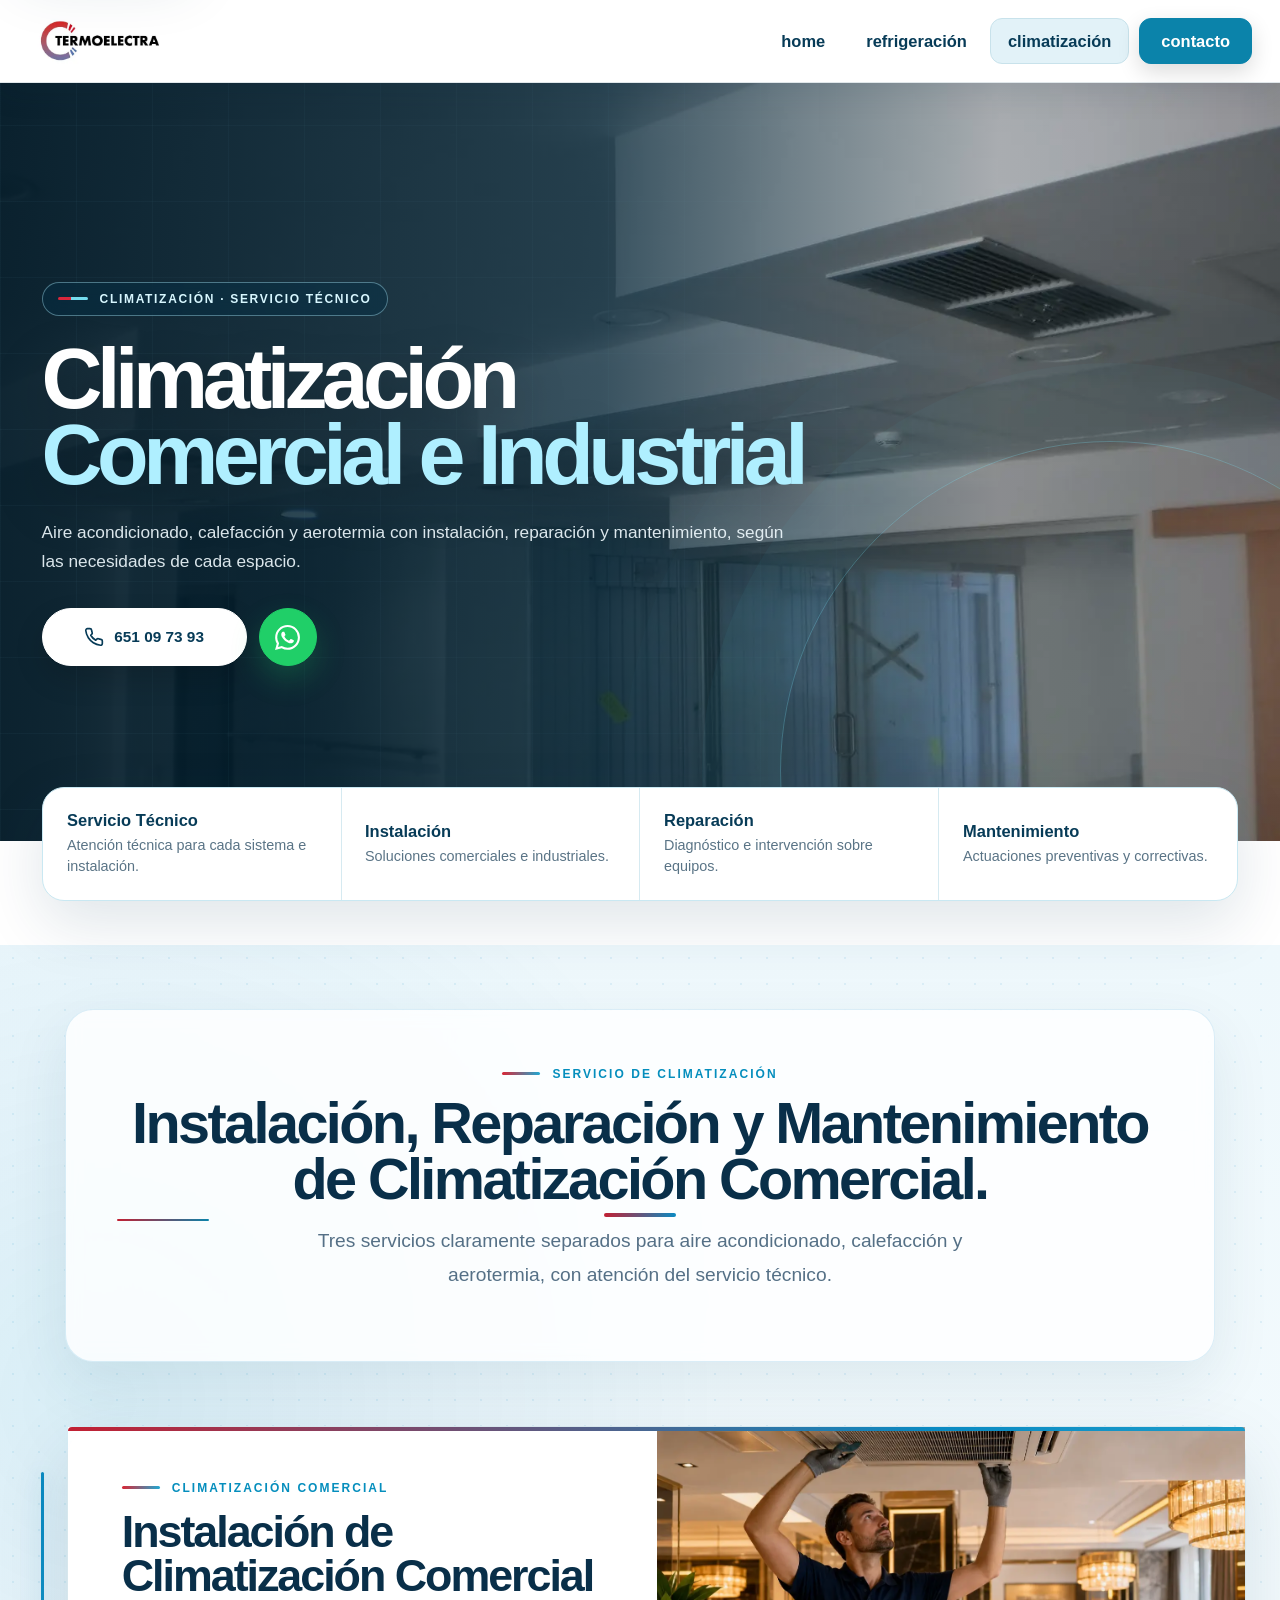
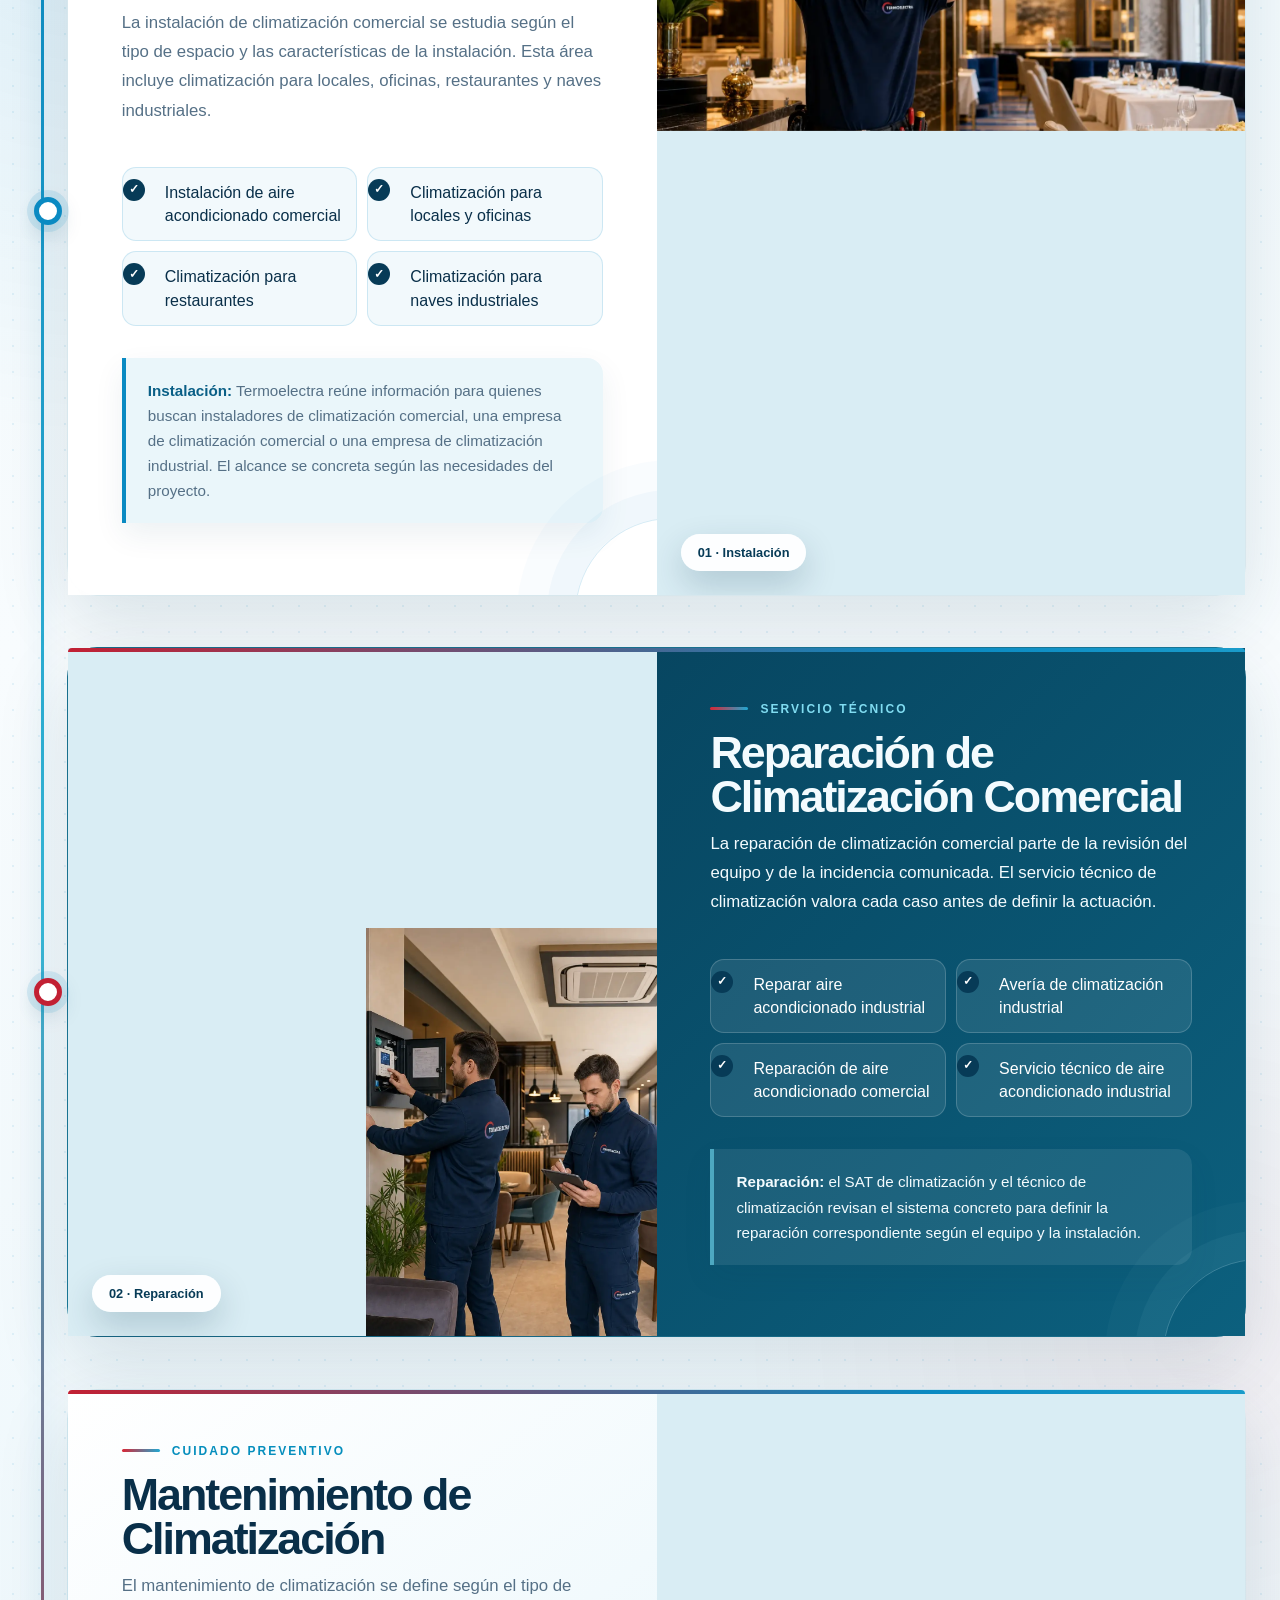
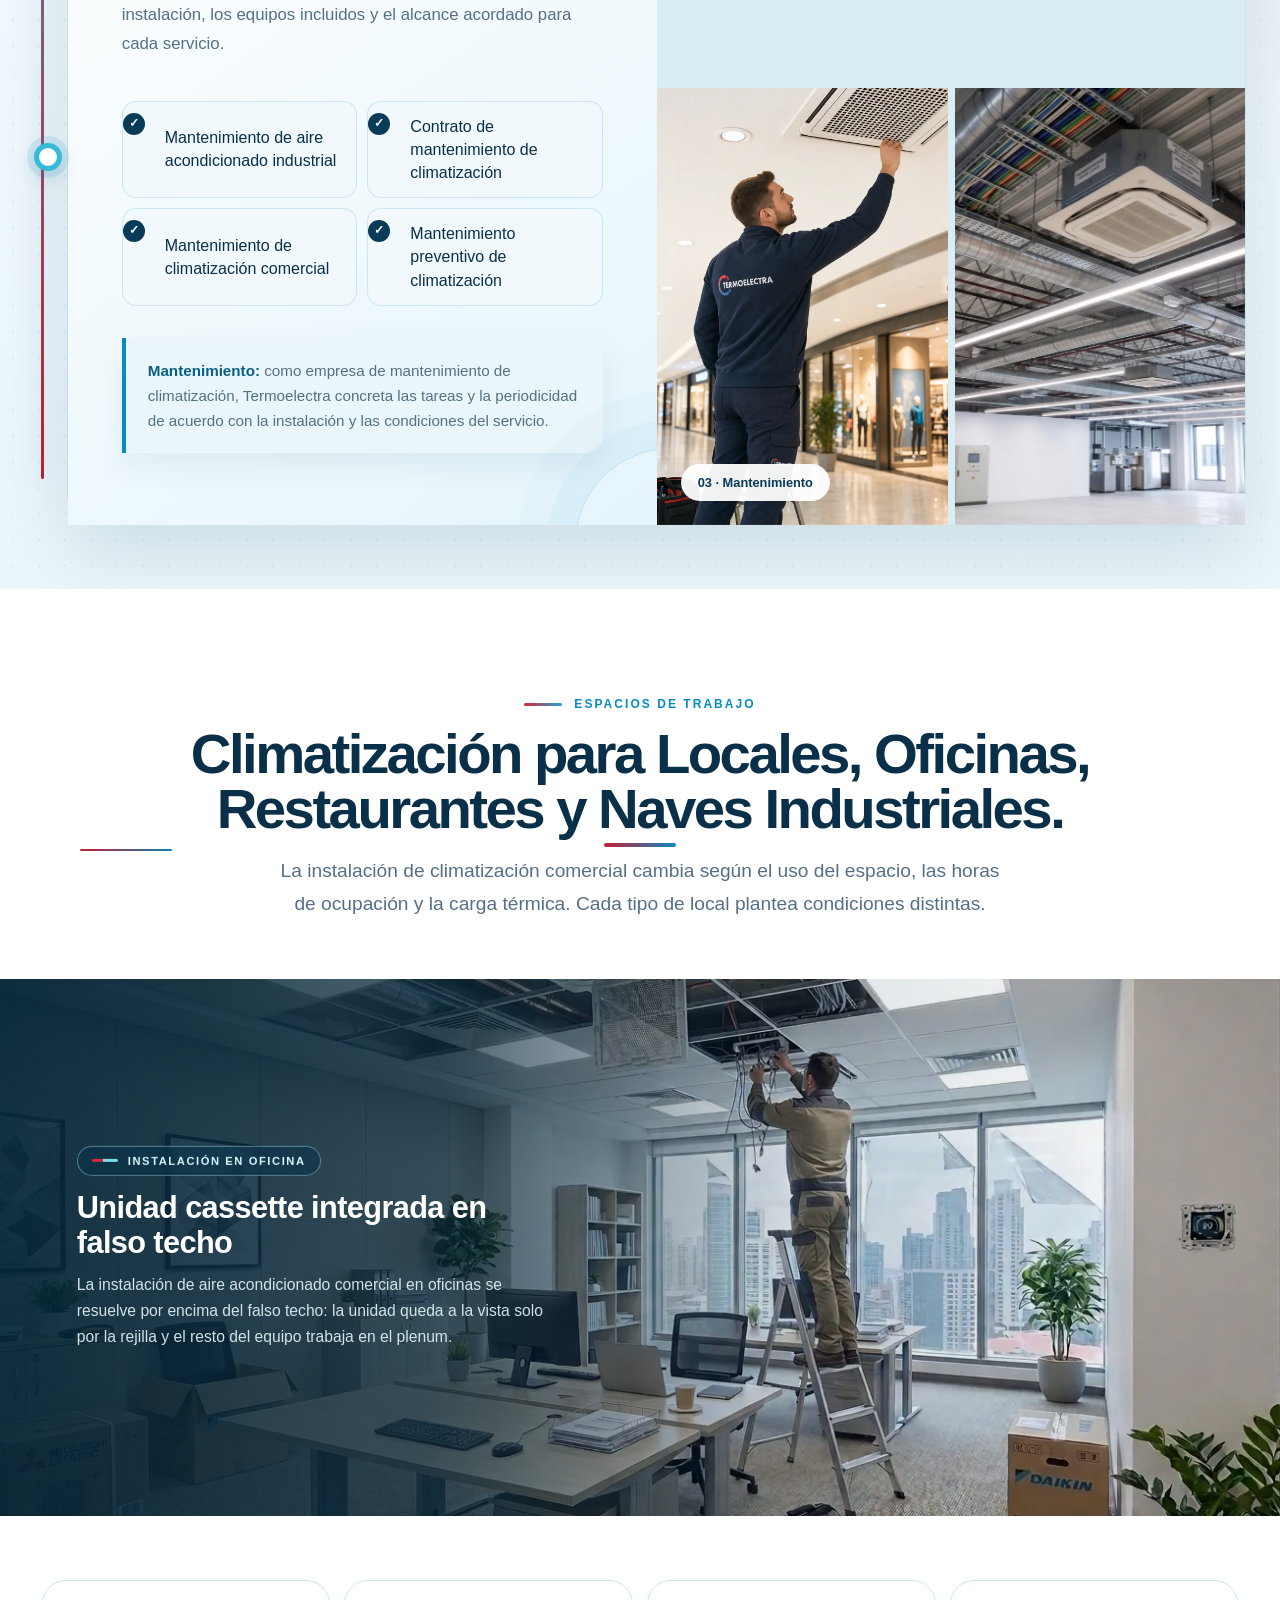
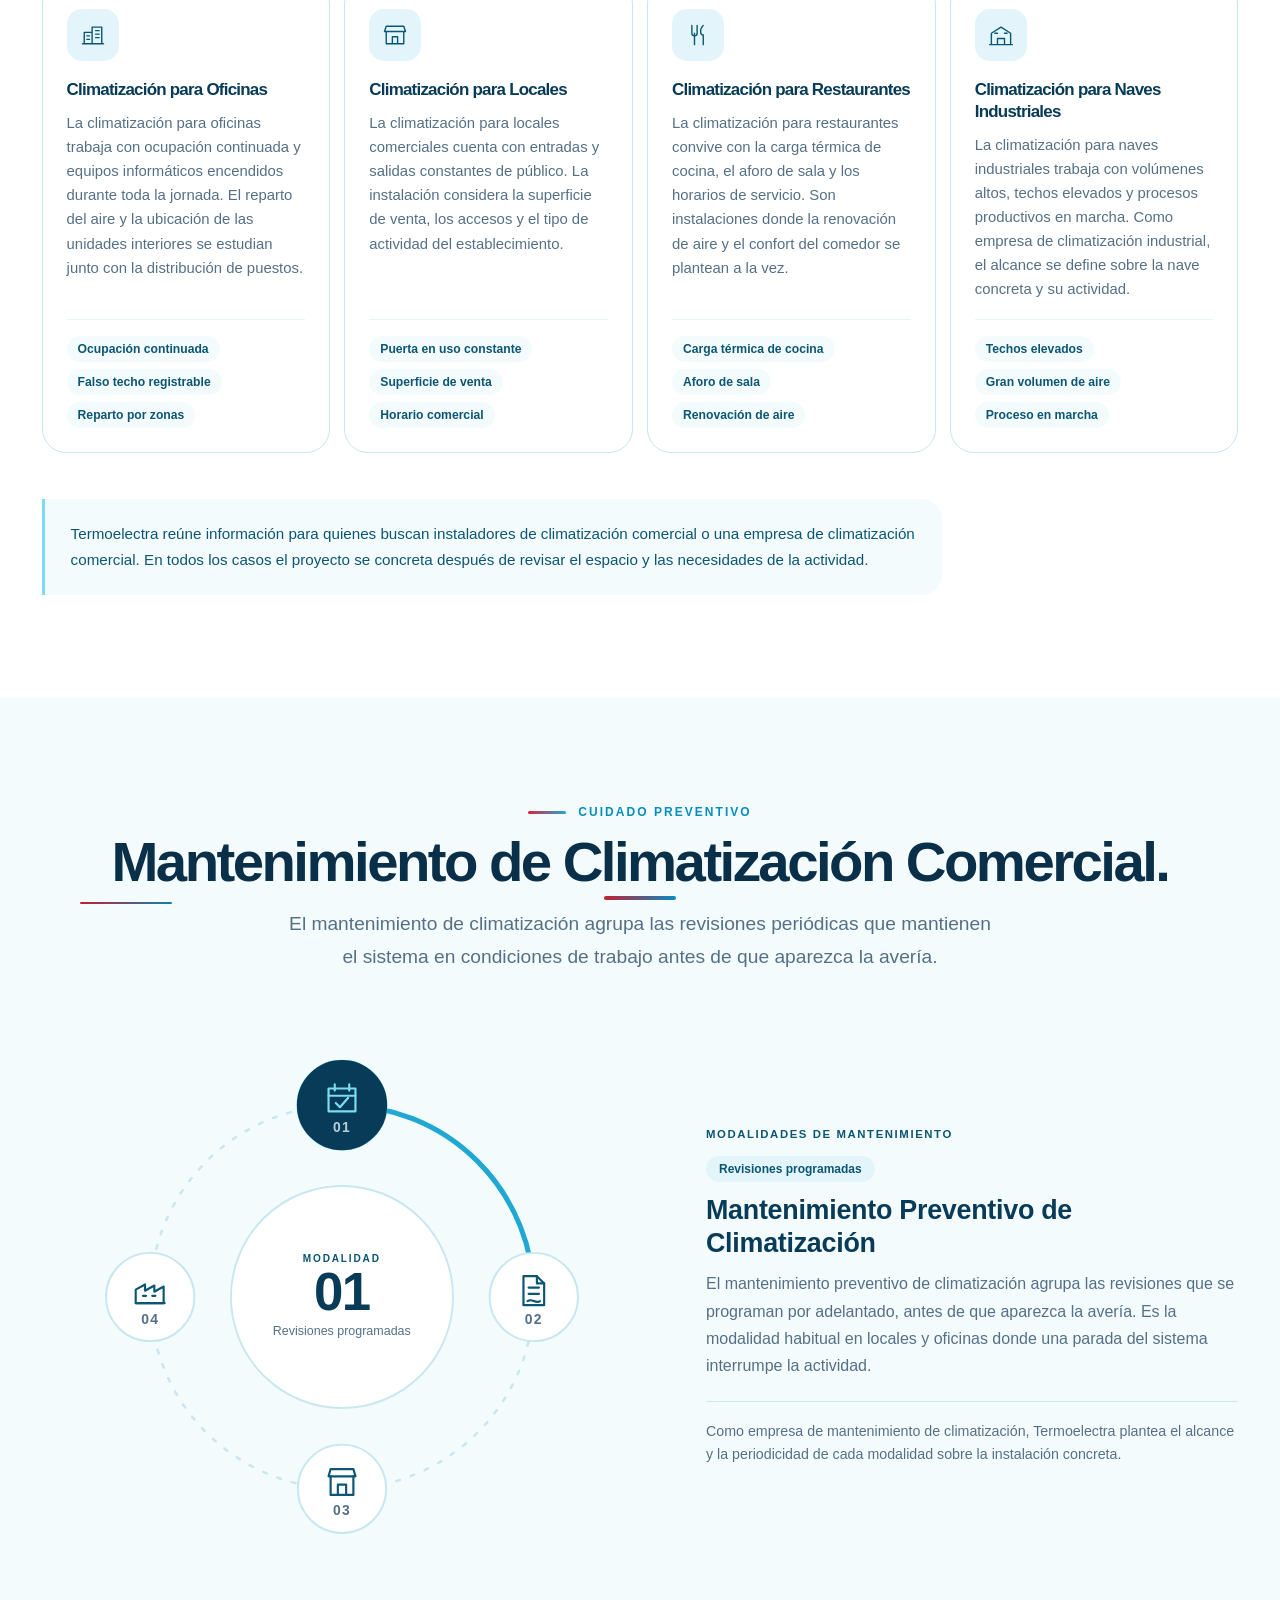
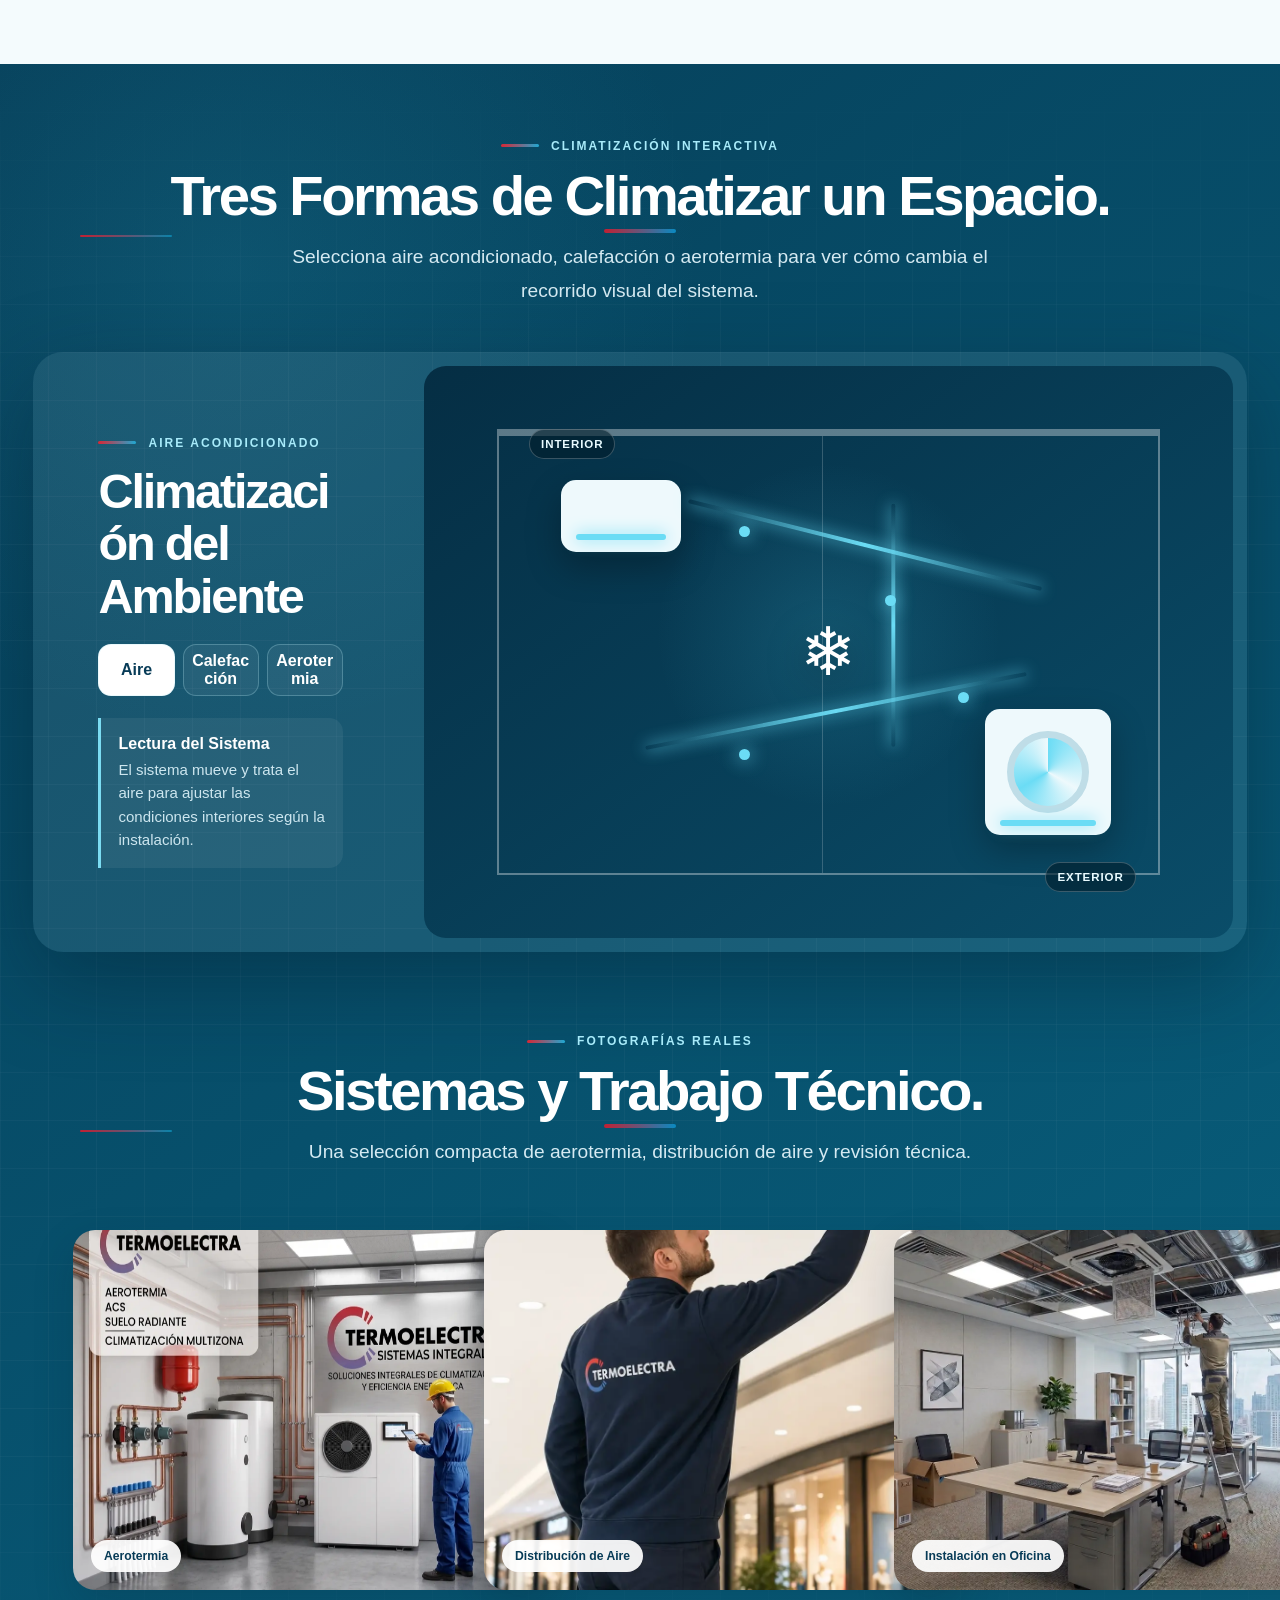
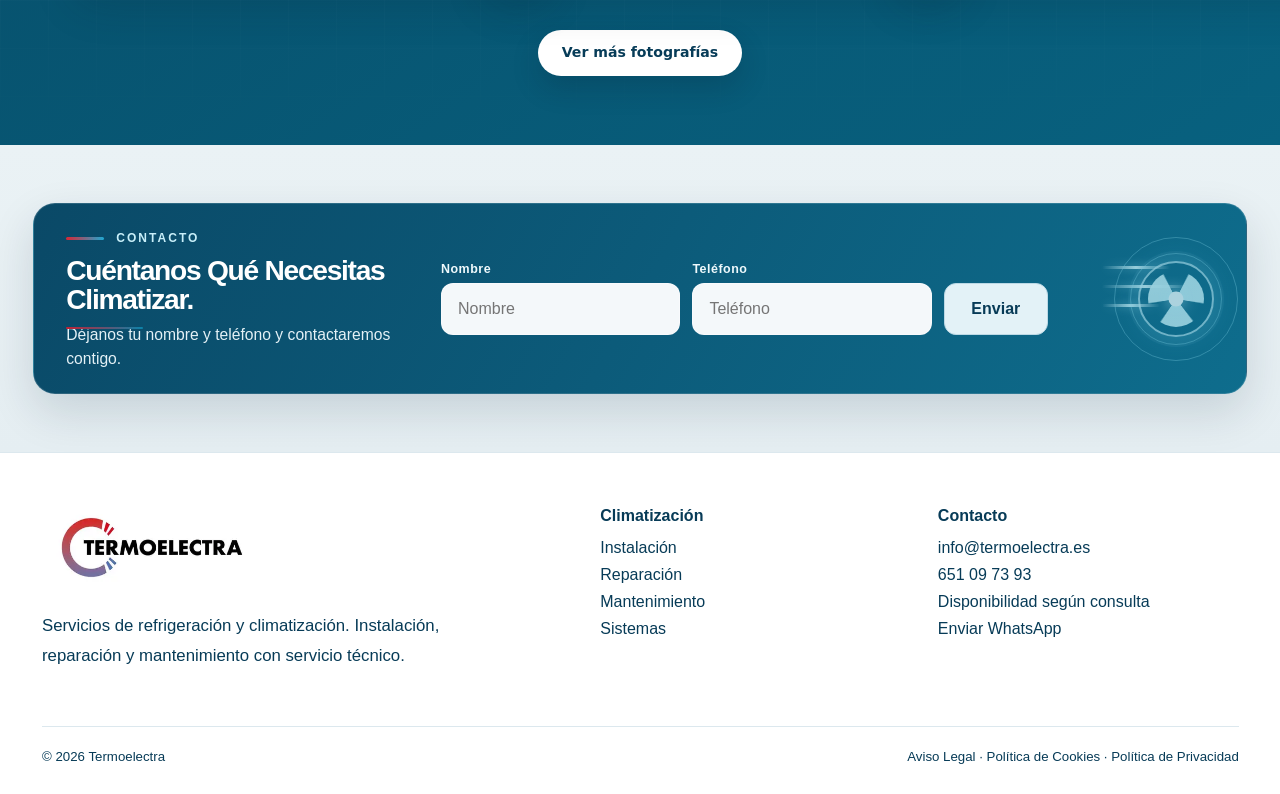
==== commit 6f04a3ea: "Add files via upload" ====
--- a/climatizacion/index.html
+++ b/climatizacion/index.html
@@ -3889,6 +3889,59 @@
   if(!reduce&&(sd||('IntersectionObserver' in window))) d.classList.add('te-motion-ok');
 })();
 </script>
+<style id="v25-ux">
+/* Transición entre páginas: evita el parpadeo en blanco al navegar. */
+@media (prefers-reduced-motion: no-preference){
+  @view-transition{navigation:auto}
+  ::view-transition-old(root){animation:teVtOut .22s cubic-bezier(.4,0,1,1) both}
+  ::view-transition-new(root){animation:teVtIn .3s cubic-bezier(0,0,.2,1) both}
+  @keyframes teVtOut{to{opacity:0}}
+  @keyframes teVtIn{from{opacity:0;transform:translateY(10px)}to{opacity:1;transform:none}}
+}
+
+/* Barra de secciones: indica en qué parte de la página estás y permite saltar. */
+.pagenav{
+  position:sticky;top:var(--pagenav-top,72px);z-index:60;
+  margin:0;padding:0;
+  background:rgba(255,255,255,.9);
+  backdrop-filter:blur(14px) saturate(1.4);
+  border-bottom:1px solid rgba(11,90,130,.14);
+  opacity:0;visibility:hidden;transform:translateY(-8px);
+  transition:opacity .3s ease,transform .3s ease,visibility .3s;
+}
+.pagenav.is-on{opacity:1;visibility:visible;transform:none}
+.pagenav__inner{
+  display:flex;align-items:center;gap:4px;
+  max-width:1280px;margin-inline:auto;padding:0 clamp(14px,3vw,28px);
+  height:48px;overflow-x:auto;scrollbar-width:none;-webkit-overflow-scrolling:touch;
+}
+.pagenav__inner::-webkit-scrollbar{display:none}
+.pagenav a{
+  position:relative;flex:0 0 auto;
+  padding:8px 14px;border-radius:999px;
+  color:#51707f;
+  font-size:.86rem;font-weight:700;text-decoration:none;white-space:nowrap;
+  transition:color .25s ease,background .25s ease;
+}
+.pagenav a:hover{color:#0b3a66;background:rgba(11,90,130,.06)}
+.pagenav a[aria-current="true"]{color:#fff;background:#0b3a66}
+.pagenav__bar{
+  position:absolute;left:0;bottom:-1px;height:2px;width:100%;
+  transform:scaleX(0);transform-origin:0 50%;
+  background:linear-gradient(90deg,#d8273c,#158bb5 42%,#7bdcf2);
+}
+@media (prefers-reduced-motion: no-preference){
+  @supports (animation-timeline: scroll()){
+    .pagenav__bar{animation:teProgress linear both;animation-timeline:scroll(root block)}
+    .te-progress{display:none}
+  }
+}
+@media(max-width:760px){
+  .pagenav{--pagenav-top:64px}
+  .pagenav__inner{height:44px}
+  .pagenav a{padding:7px 12px;font-size:.82rem}
+}
+</style>
 </head>
 <body class="te-climatizacion">
 <div class="te-progress" aria-hidden="true"></div>
@@ -3907,6 +3960,8 @@
     <button aria-controls="navLinks" aria-expanded="false" aria-label="Abrir menú" class="menu-toggle shared-menu te-v11-menu" id="menuToggle" type="button"><span></span><span></span><span></span></button>
   </nav>
 </header>
+<nav class="pagenav" aria-label="Secciones de esta página"><div class="pagenav__inner"><a href="#servicios">Servicios</a><a href="#espacios">Espacios</a><a href="#mantenimiento">Mantenimiento</a><a href="#trabajos">Trabajos</a><a href="#contacto">Contacto</a></div><span class="pagenav__bar" aria-hidden="true"></span></nav>
+
 <div class="menu-overlay shared-menu-overlay" id="menuOverlay"></div>
 <main id="contenido">
 <section aria-labelledby="hero-title" class="unified-hero unified-hero--climatizacion" style="--hero-image:url('climatizacion-assets/climatizacion-interior.webp');--hero-position:center 42%">
@@ -4073,84 +4128,65 @@
 </div>
 <div class="mant-cycle reveal">
 <div class="cyc-stage te-zoom">
-<svg class="cyc-svg" viewBox="0 0 420 420" role="tablist" aria-label="Tareas de una revisión de mantenimiento">
+<svg class="cyc-svg" viewBox="0 0 420 420" role="tablist" aria-label="Modalidades de mantenimiento de climatización">
 <circle class="cyc-track" cx="210" cy="210" r="152"></circle>
 <circle class="cyc-progress" cx="210" cy="210" r="152" transform="rotate(-90 210 210)"></circle>
 <circle class="cyc-core" cx="210" cy="210" r="88"></circle>
 <g class="cyc-node is-active" data-step="0" role="tab" tabindex="0" aria-selected="true" aria-controls="mant-panel-0" transform="translate(210 58)">
 <circle class="cyc-node__ring" r="35"></circle>
 <circle class="cyc-node__disc" r="35"></circle>
-<g class="cyc-node__glyph" transform="translate(0 -5) scale(.82)"><path d="M-13-13h26v26h-26z"></path><path d="M-13-4h26M-13 4h26M-4-13v26M4-13v26"></path></g>
+<g class="cyc-node__glyph" transform="translate(0 -5) scale(.82)"><path d="M-13-10h26v22h-26z"></path><path d="M-13-3h26M-7-14v6M7-14v6"></path><path d="M-6 4l4 4 8-9"></path></g>
 <text class="cyc-node__num" y="21">01</text>
 </g>
 <g class="cyc-node" data-step="1" role="tab" tabindex="-1" aria-selected="false" aria-controls="mant-panel-1" transform="translate(362 210)">
 <circle class="cyc-node__ring" r="35"></circle>
 <circle class="cyc-node__disc" r="35"></circle>
-<g class="cyc-node__glyph" transform="translate(0 -5) scale(.82)"><path d="M-14 7a14 14 0 0 1 28 0"></path><path d="M0 7 8-5"></path><circle cx="0" cy="7" r="2.4" fill="currentColor" stroke="none"></circle></g>
+<g class="cyc-node__glyph" transform="translate(0 -5) scale(.82)"><path d="M-10-14h13l7 7v21h-20z"></path><path d="M3-14v7h7"></path><path d="M-5-3h10M-5 3h10"></path><path d="M-6 10c4-3 8 3 12 0"></path></g>
 <text class="cyc-node__num" y="21">02</text>
 </g>
 <g class="cyc-node" data-step="2" role="tab" tabindex="-1" aria-selected="false" aria-controls="mant-panel-2" transform="translate(210 362)">
 <circle class="cyc-node__ring" r="35"></circle>
 <circle class="cyc-node__disc" r="35"></circle>
-<g class="cyc-node__glyph" transform="translate(0 -5) scale(.82)"><path d="M0-14c6 7 9 11 9 15a9 9 0 0 1-18 0c0-4 3-8 9-15Z"></path></g>
+<g class="cyc-node__glyph" transform="translate(0 -5) scale(.82)"><path d="M-13-6h26l-2-7h-22z"></path><path d="M-11-6v18h22V-6"></path><path d="M-4 12V2h8v10"></path></g>
 <text class="cyc-node__num" y="21">03</text>
 </g>
 <g class="cyc-node" data-step="3" role="tab" tabindex="-1" aria-selected="false" aria-controls="mant-panel-3" transform="translate(58 210)">
 <circle class="cyc-node__ring" r="35"></circle>
 <circle class="cyc-node__disc" r="35"></circle>
-<g class="cyc-node__glyph" transform="translate(0 -5) scale(.82)"><path d="M-14-12h11v9h-11zM3 3h11v9H3z"></path><path d="M-8.5-3v6.5h17V3"></path></g>
+<g class="cyc-node__glyph" transform="translate(0 -5) scale(.82)"><path d="M-14 12V-1l9-5v6l9-5v6l9-5v16z"></path><path d="M-14 12h28"></path><path d="M-7 5h3M2 5h3"></path></g>
 <text class="cyc-node__num" y="21">04</text>
 </g>
 </svg>
 <div class="cyc-core-label" aria-hidden="true">
-<span>Revisión</span>
+<span>Modalidad</span>
 <strong data-cyc-num>01</strong>
-<em data-cyc-title>Limpieza de filtros y baterías</em>
+<em data-cyc-title>Revisiones programadas</em>
 </div>
 </div>
 <div class="cyc-detail">
-<span class="cyc-detail__eyebrow">Qué se hace en cada visita</span>
+<span class="cyc-detail__eyebrow">Modalidades de mantenimiento</span>
 <article class="cyc-panel is-active" id="mant-panel-0" role="tabpanel" aria-labelledby="mant-tab-0">
-<span class="cyc-panel__pieza">Filtros y batería de intercambio</span>
-<h3>Limpieza de filtros y baterías</h3>
-<p>El mantenimiento preventivo de climatización empieza por la parte que más se ensucia. Un filtro saturado obliga al equipo a trabajar de más para mover el mismo aire.</p>
+<span class="cyc-panel__pieza">Revisiones programadas</span>
+<h3>Mantenimiento Preventivo de Climatización</h3>
+<p>El mantenimiento preventivo de climatización agrupa las revisiones que se programan por adelantado, antes de que aparezca la avería. Es la modalidad habitual en locales y oficinas donde una parada del sistema interrumpe la actividad.</p>
 </article>
 <article class="cyc-panel" id="mant-panel-1" role="tabpanel" aria-labelledby="mant-tab-1" hidden>
-<span class="cyc-panel__pieza">Circuito frigorífico y compresor</span>
-<h3>Comprobación de presiones</h3>
-<p>Se verifican las presiones del circuito y el comportamiento del compresor. Es la lectura que anticipa una fuga o una pérdida de rendimiento antes de que el local lo note.</p>
+<span class="cyc-panel__pieza">Alcance por escrito</span>
+<h3>Contrato de Mantenimiento de Climatización</h3>
+<p>Un contrato de mantenimiento de climatización deja fijado por escrito qué equipos entran, cuántas visitas al año se realizan y qué incluye cada una. Convierte el mantenimiento en algo previsible en lugar de una llamada de urgencia.</p>
 </article>
 <article class="cyc-panel" id="mant-panel-2" role="tabpanel" aria-labelledby="mant-tab-2" hidden>
-<span class="cyc-panel__pieza">Bandejas y desagüe de condensados</span>
-<h3>Revisión de drenajes</h3>
-<p>Los desagües y bandejas de condensados se revisan en cada visita. Un drenaje obstruido es una de las causas más frecuentes de goteo en falso techo.</p>
+<span class="cyc-panel__pieza">Locales, oficinas y hostelería</span>
+<h3>Mantenimiento de Climatización Comercial</h3>
+<p>El mantenimiento de climatización comercial cubre equipos de superficie de venta, oficinas y hostelería. Son instalaciones con horario de atención al público, donde la revisión se encaja fuera de las horas de servicio.</p>
 </article>
 <article class="cyc-panel" id="mant-panel-3" role="tabpanel" aria-labelledby="mant-tab-3" hidden>
-<span class="cyc-panel__pieza">Conjunto interior y exterior</span>
-<h3>Unidades interiores y exteriores</h3>
-<p>Se comprueba el funcionamiento del conjunto, interior y exterior. El detalle de lo que se revisa y de lo que queda registrado depende de lo acordado para cada instalación.</p>
+<span class="cyc-panel__pieza">Naves y equipos de potencia</span>
+<h3>Mantenimiento de Aire Acondicionado Industrial</h3>
+<p>El mantenimiento de aire acondicionado industrial atiende equipos de mayor potencia y sistemas con conductos, aerotermia o unidades en cubierta. La periodicidad se plantea sobre las horas reales de uso de cada instalación.</p>
 </article>
-<p class="cyc-detail__foot">Estas tareas son las habituales de una revisión programada de climatización. El alcance y la periodicidad concretos se acuerdan para cada instalación.</p>
+<p class="cyc-detail__foot">Como empresa de mantenimiento de climatización, Termoelectra plantea el alcance y la periodicidad de cada modalidad sobre la instalación concreta.</p>
 </div>
-</div>
-<div class="mant-panels te-stagger">
-<article class="mant-panel mant-panel--dark reveal">
-<span class="mant-panel__label">Alcance acordado</span>
-<h3>Contrato de Mantenimiento de Climatización</h3>
-<p>Un contrato de mantenimiento de climatización deja por escrito qué entra y qué no. Es la fórmula habitual en locales, oficinas y naves donde la parada del sistema afecta directamente a la actividad.</p>
-<ul class="mant-panel__list">
-<li>Equipos incluidos en el mantenimiento de climatización comercial</li>
-<li>Número de visitas al año</li>
-<li>Tareas de cada revisión</li>
-<li>Vía de aviso acordada</li>
-</ul>
-</article>
-<article class="mant-panel reveal">
-<span class="mant-panel__label">Equipos industriales</span>
-<h3>Mantenimiento de Aire Acondicionado Industrial</h3>
-<p>El mantenimiento de aire acondicionado industrial atiende equipos de mayor potencia y sistemas con conductos, aerotermia o unidades en cubierta. La periodicidad se ajusta a las horas reales de uso de cada instalación.</p>
-<p class="mant-panel__foot">Como empresa de mantenimiento de climatización, Termoelectra concreta las tareas sobre la instalación real. Cuando aparece una avería, corresponde al servicio técnico de climatización valorar la intervención.</p>
-</article>
 </div>
 </div>
 </section>
@@ -4628,9 +4664,9 @@
       else{pnl.setAttribute('hidden','');pnl.classList.remove('is-active');}
     });
     prog.style.setProperty('--cyc-p',((current+1)/nodes.length).toFixed(3));
-    var h=panels[current].querySelector('h3');
+    var s=panels[current].querySelector('.cyc-panel__pieza');
     numOut.textContent=('0'+(current+1)).slice(-2);
-    titleOut.textContent=h?h.textContent:'';
+    titleOut.textContent=s?s.textContent:'';
     if(focus) nodes[current].focus();
   }
 
@@ -4662,5 +4698,52 @@
   document.addEventListener('visibilitychange',function(){ document.hidden?stop():start(); });
 })();
 </script>
+<script>
+(function(){
+  var nav=document.querySelector('.pagenav');
+  if(!nav) return;
+  var links=[].slice.call(nav.querySelectorAll('a[href^="#"]'));
+  var secs=links.map(function(a){return document.getElementById(a.getAttribute('href').slice(1));});
+  var inner=nav.querySelector('.pagenav__inner');
+  var hdr=document.querySelector('header');
+
+  function top(el){ return el.getBoundingClientRect().top + window.scrollY; }
+
+  function syncOffset(){
+    var h=hdr?Math.round(hdr.getBoundingClientRect().height):72;
+    if(h>0&&h<160) nav.style.setProperty('--pagenav-top',h+'px');
+    var nh=Math.round(nav.getBoundingClientRect().height)||48;
+    document.documentElement.style.scrollPaddingTop=(h+nh+14)+'px';
+  }
+
+  function setCurrent(i){
+    links.forEach(function(a,k){
+      if(k===i) a.setAttribute('aria-current','true'); else a.removeAttribute('aria-current');
+    });
+    var a=links[i];
+    if(a&&inner.scrollWidth>inner.clientWidth+4){
+      inner.scrollTo({left:Math.max(0,a.offsetLeft-(inner.clientWidth-a.offsetWidth)/2),behavior:'smooth'});
+    }
+  }
+
+  function onScroll(){
+    var y=window.scrollY+window.innerHeight*0.3, idx=-1;
+    for(var k=0;k<secs.length;k++){ if(secs[k]&&top(secs[k])<=y) idx=k; }
+    var atEnd=(window.scrollY+window.innerHeight)>=(document.documentElement.scrollHeight-48);
+    if(atEnd) idx=secs.length-1;
+    if(idx>=0) setCurrent(idx);
+    var f=secs[0];
+    nav.classList.toggle('is-on', f ? window.scrollY > (top(f)-320) : window.scrollY>500);
+  }
+
+  var tick=false;
+  window.addEventListener('scroll',function(){
+    if(tick) return; tick=true;
+    requestAnimationFrame(function(){ onScroll(); tick=false; });
+  },{passive:true});
+  window.addEventListener('resize',function(){ syncOffset(); onScroll(); },{passive:true});
+  syncOffset(); onScroll();
+})();
+</script>
 </body>
 </html>
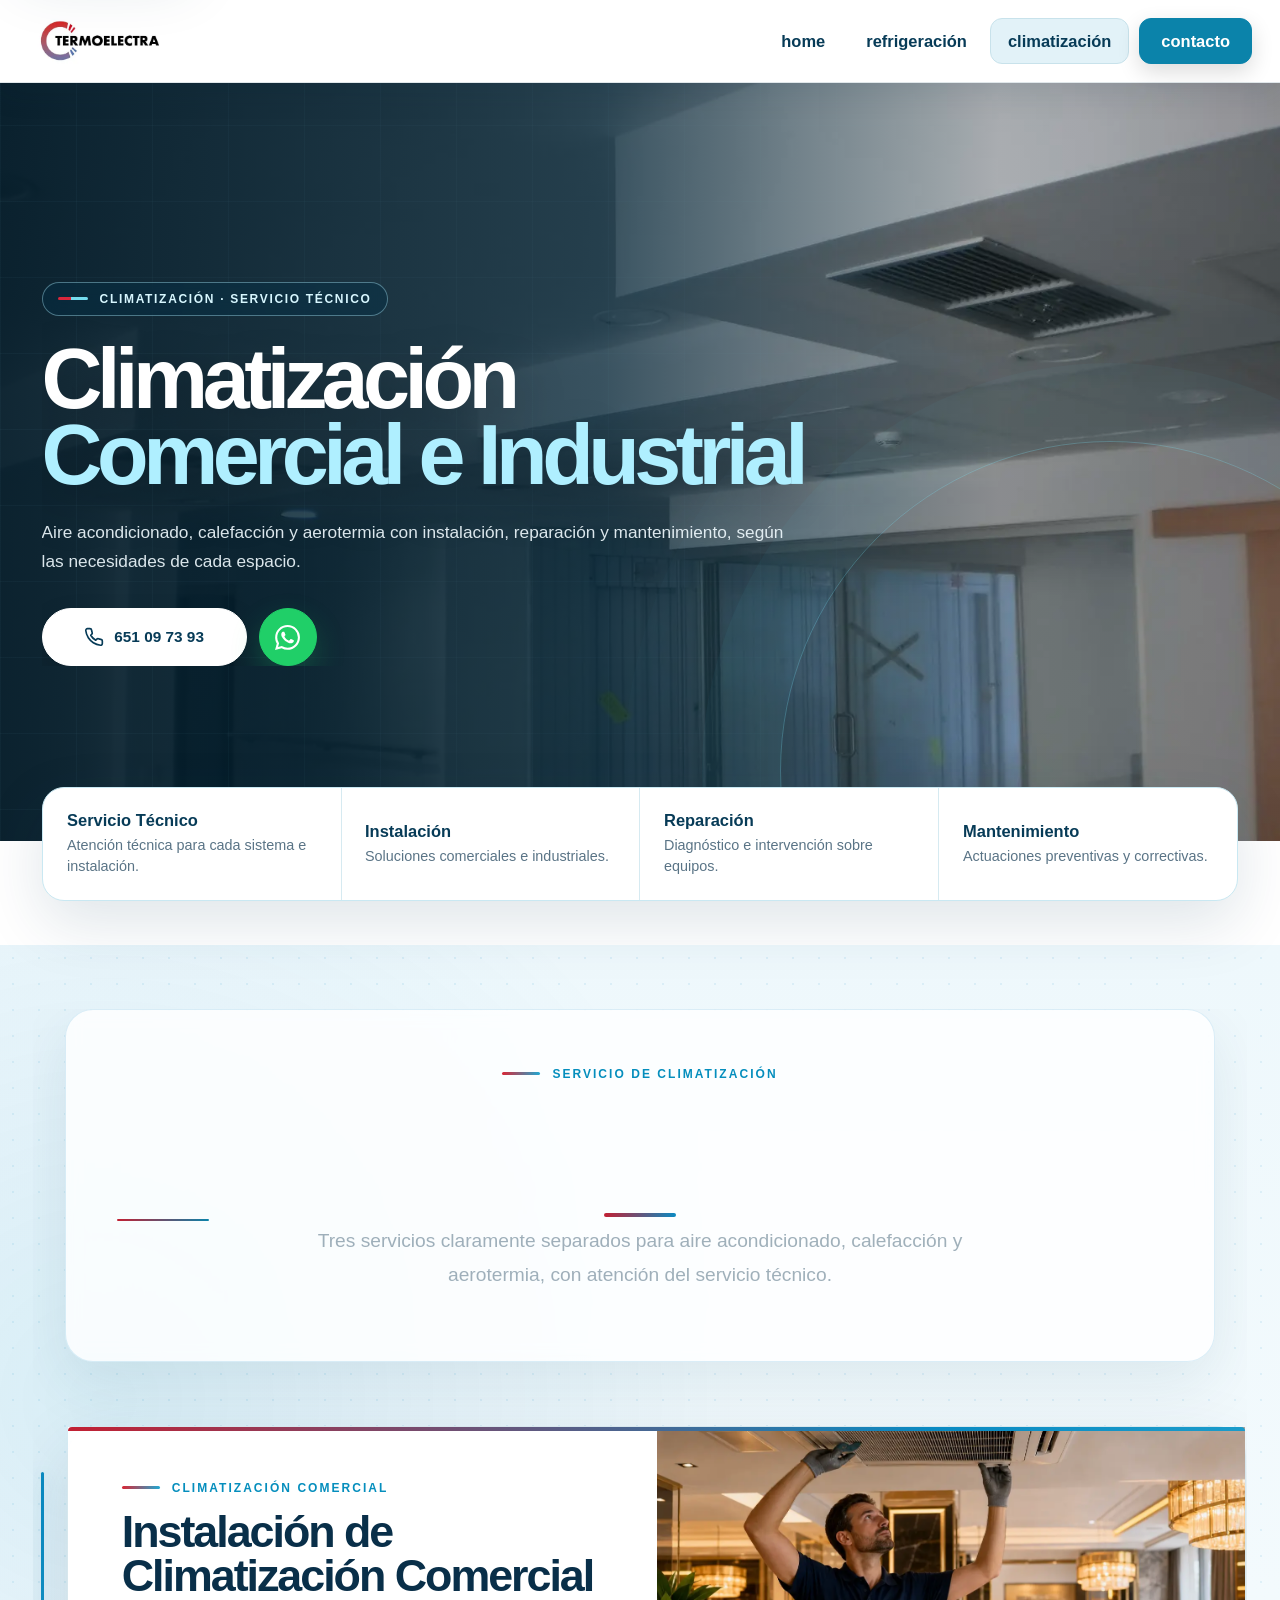
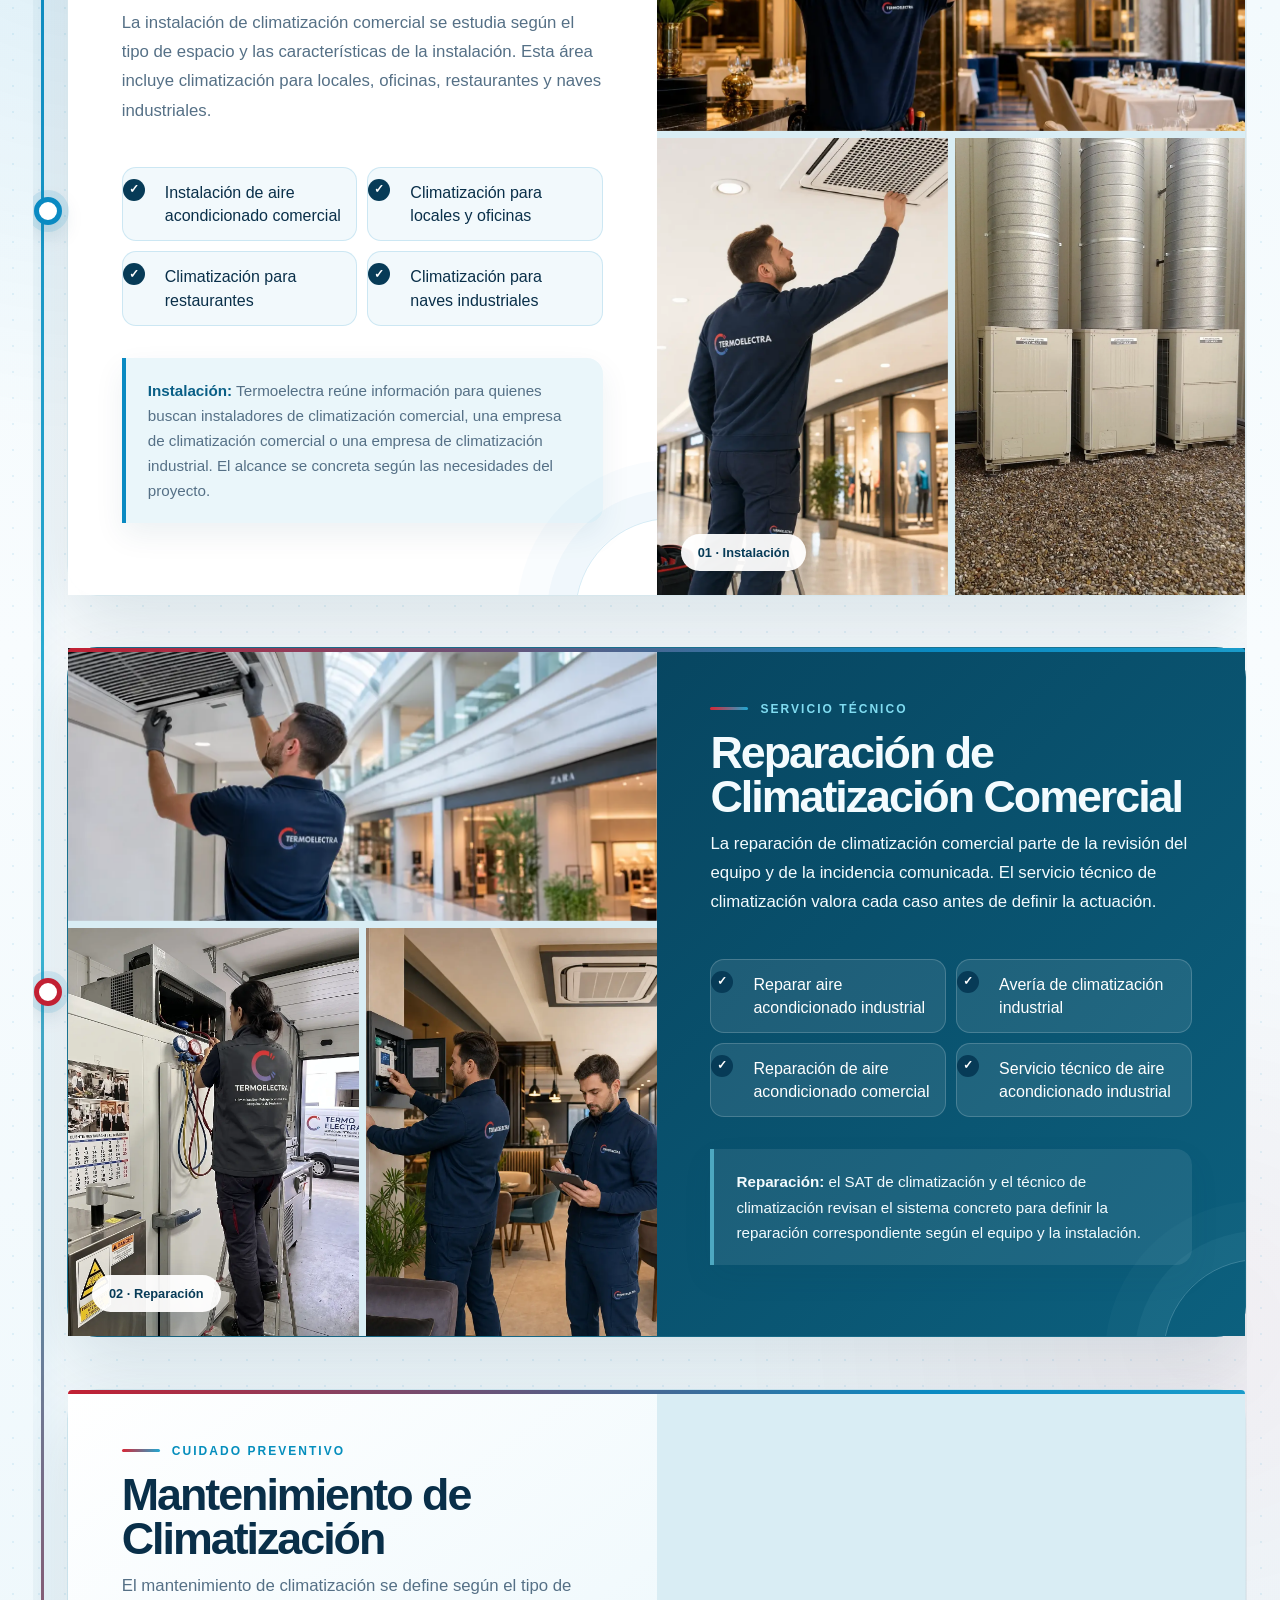
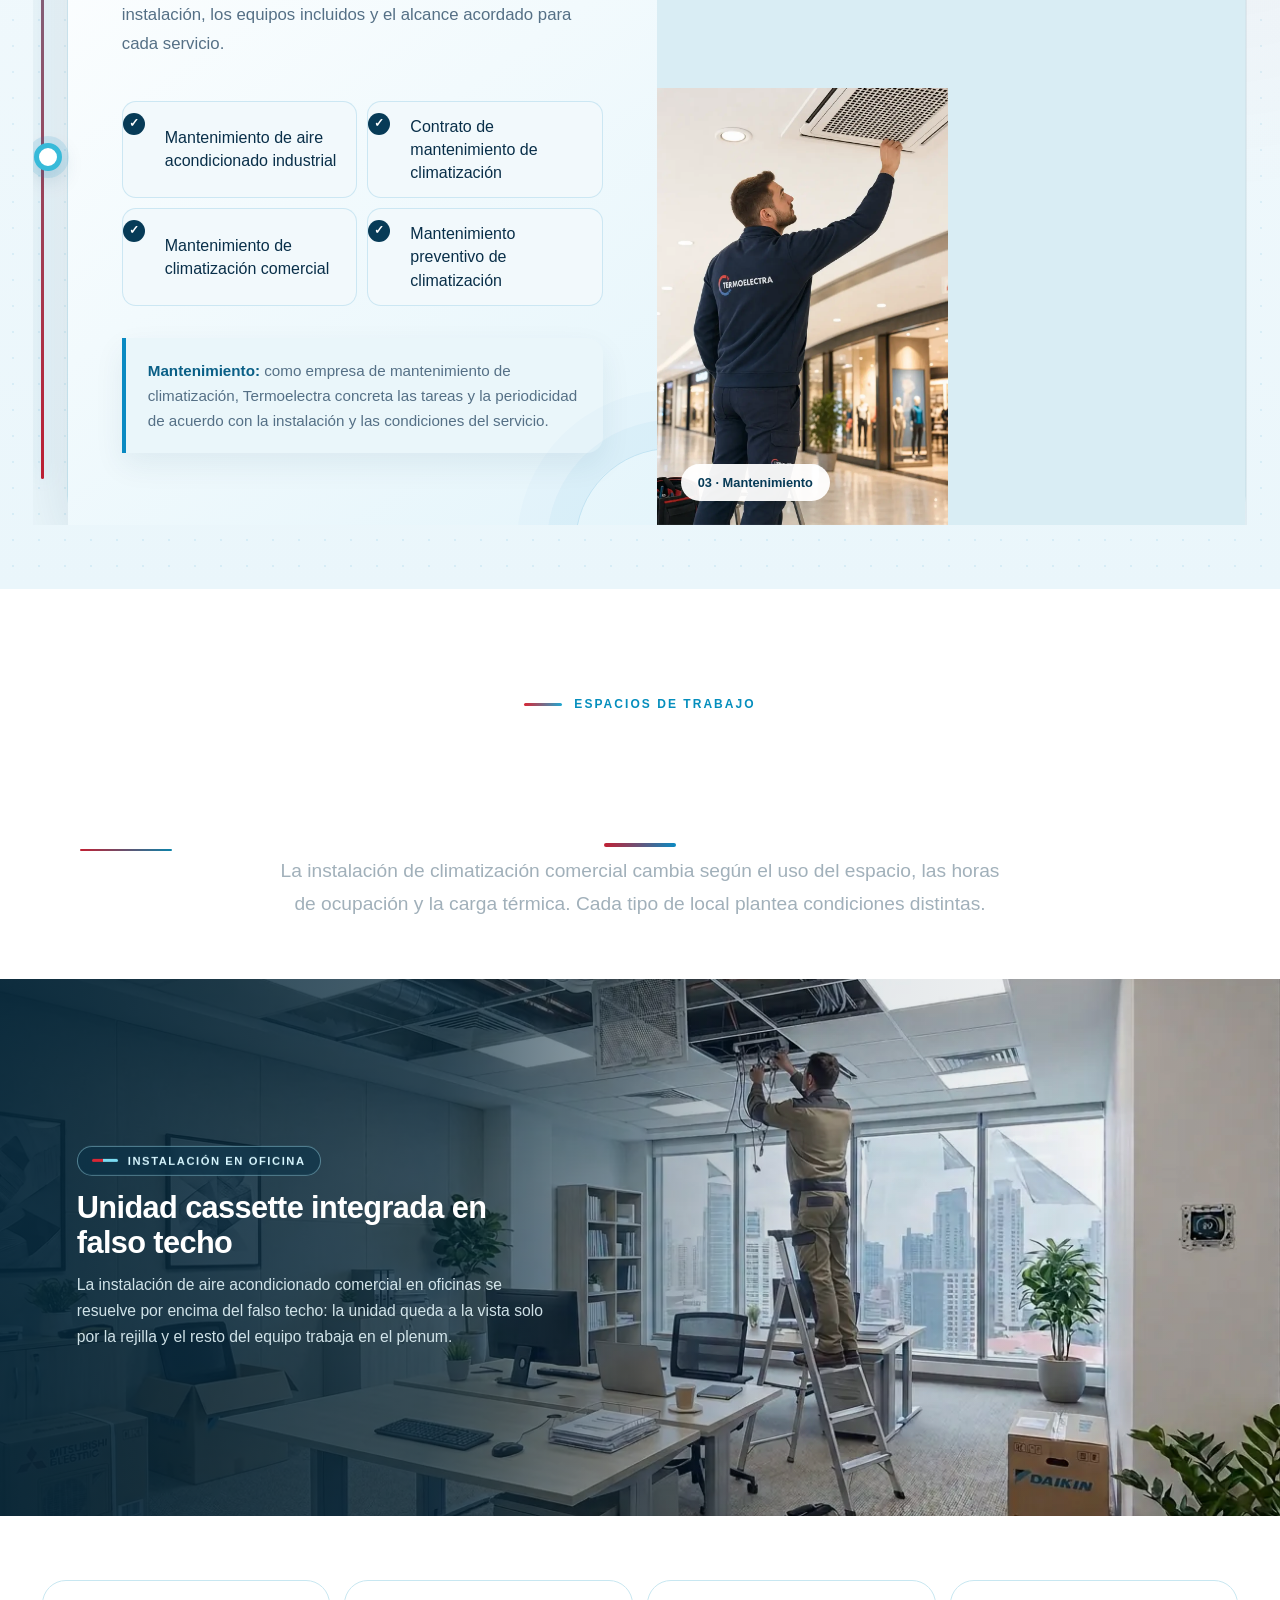
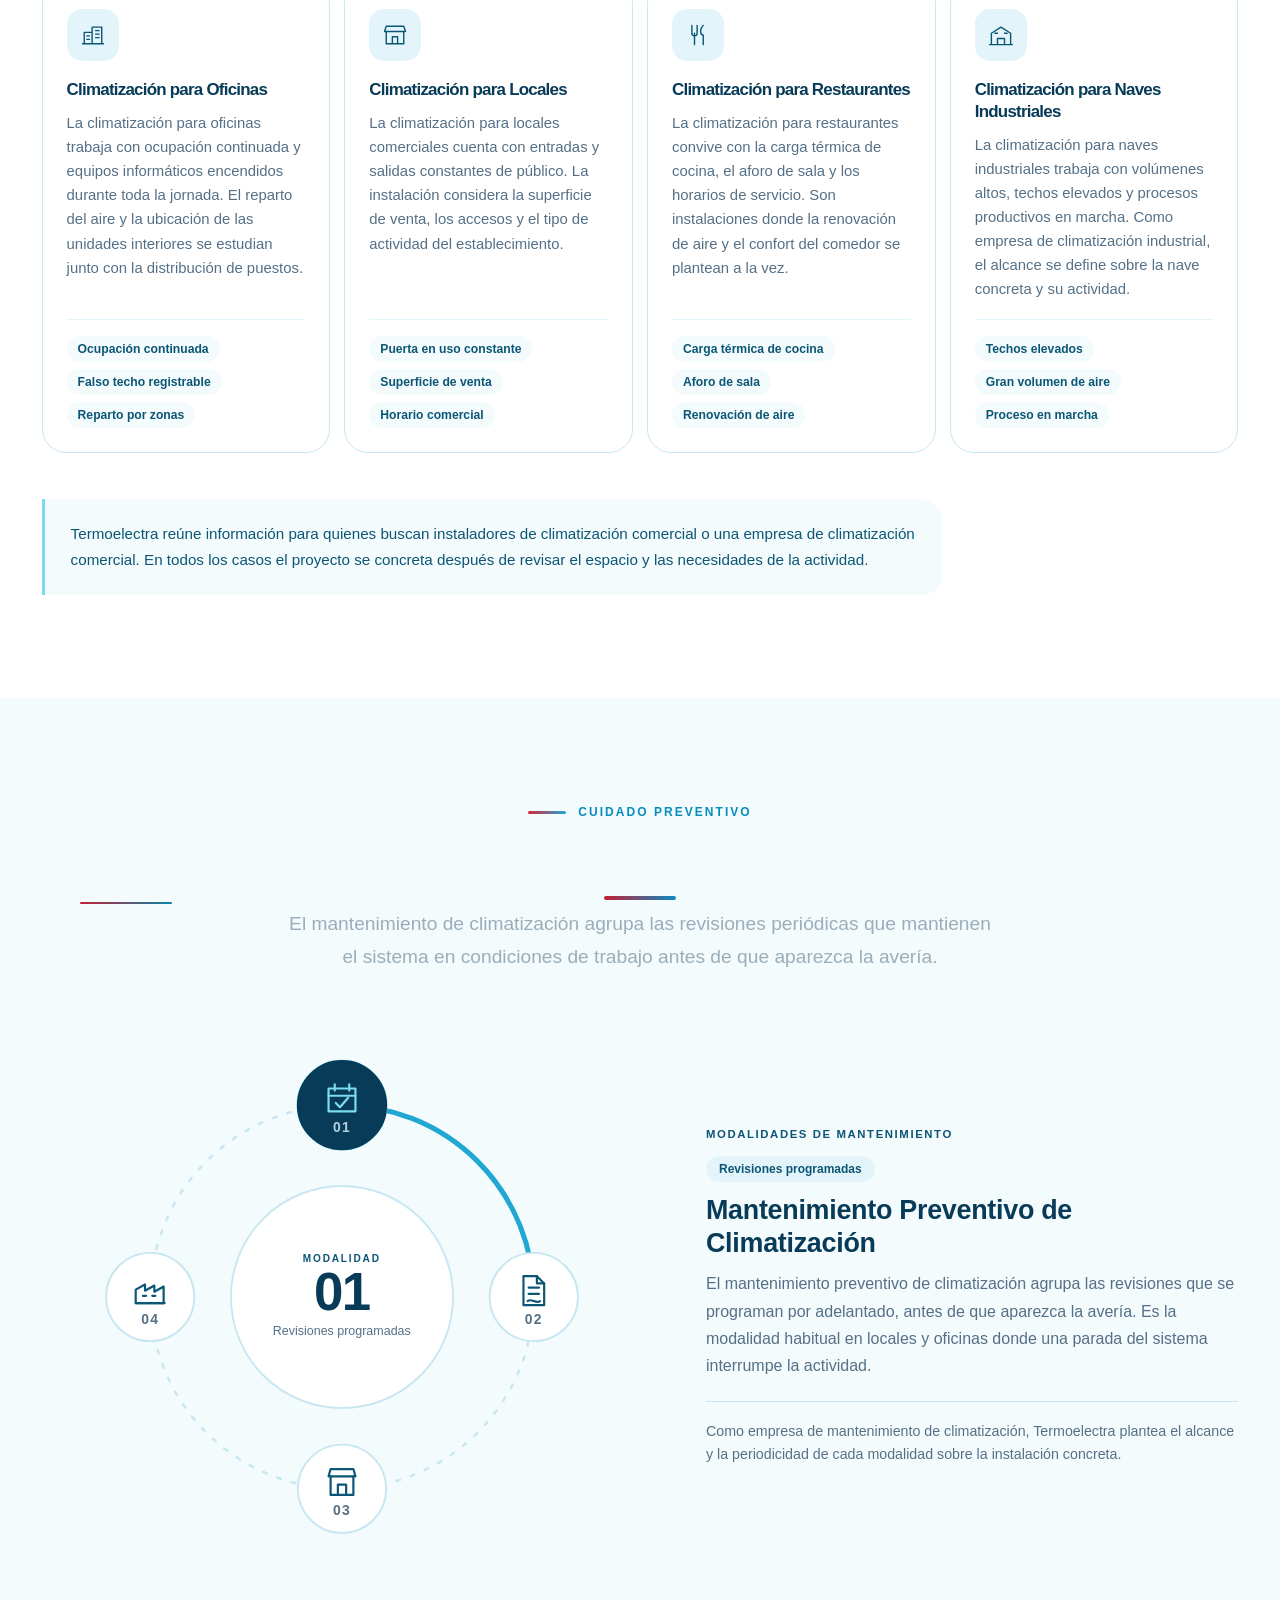
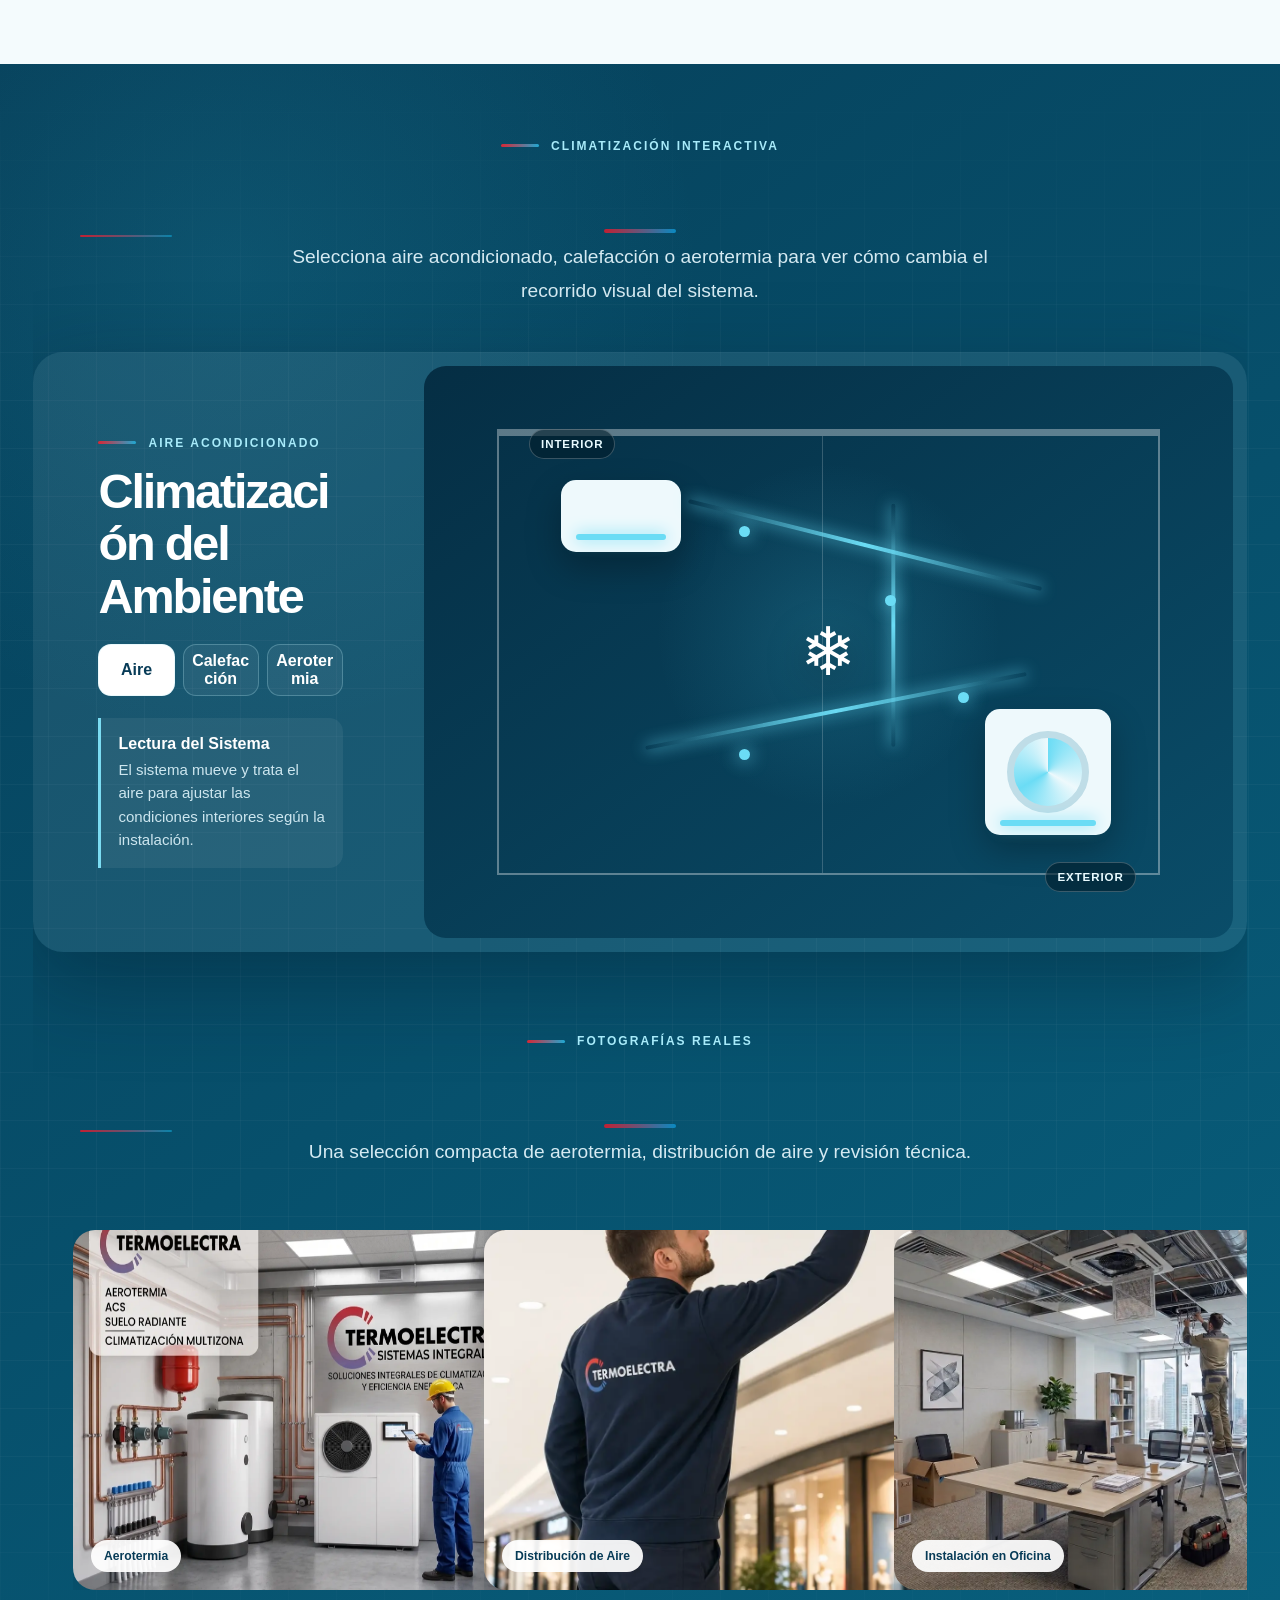
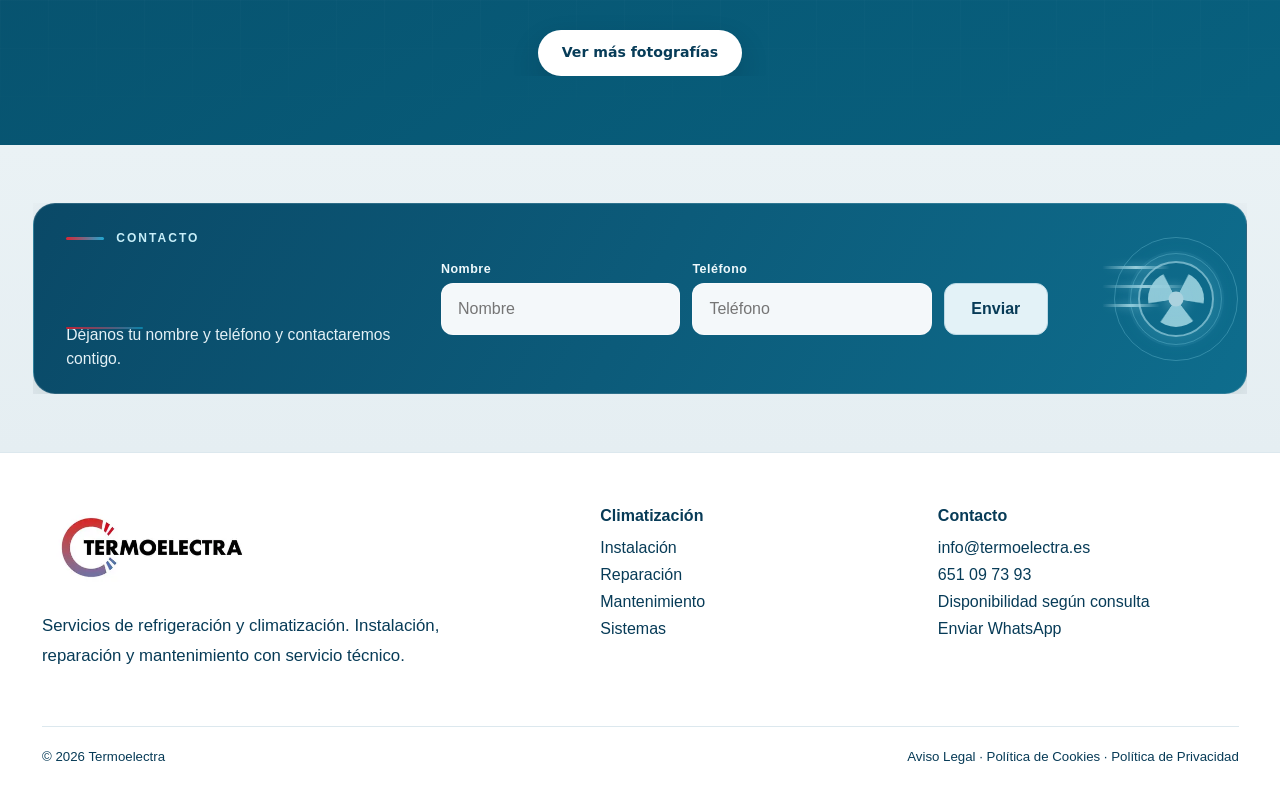
==== commit c3beec95: "Add files via upload" ====
--- a/climatizacion/index.html
+++ b/climatizacion/index.html
@@ -3940,6 +3940,62 @@
   .pagenav{--pagenav-top:64px}
   .pagenav__inner{height:44px}
   .pagenav a{padding:7px 12px;font-size:.82rem}
+}
+</style>
+<style id="v26-motion-lab">
+@supports (overflow: clip){
+  .te-open,.te-open *,section,section > div,figure,
+  .svc-media,.media-mosaic,.media-triptych,.fit-complete,
+  .gallery,.gallery-item,.detail-media,.carousel-sec,.slide,
+  .cold-system-media,.system-visual,.explorer-media,.contact-box,.cta,.cta-final{overflow:clip}
+  .espacios-grid,.hscroll__track,.pagenav__inner{overflow-x:auto;overflow-y:visible}
+}
+/* Tratamientos sobre el contenido que ya existe. No añaden secciones ni imágenes. */
+
+/* 1. Titulares que se levantan palabra por palabra al entrar. */
+.te-words{--te-wgap:.24em}
+.te-words .te-w{display:inline-block;overflow:clip;vertical-align:bottom;padding-bottom:.12em;margin-bottom:-.12em}
+.te-words .te-w > span{display:inline-block;will-change:transform}
+
+/* 2. Imágenes que se abren desde un recorte hacia el encuadre completo. */
+.te-open{clip-path:inset(0 0 0 0)}
+
+/* 3. Bloques de texto largo que se iluminan línea a línea al pasar. */
+.te-dim{color:color-mix(in srgb, currentColor 38%, transparent)}
+
+@media (prefers-reduced-motion: no-preference){
+  @supports (animation-timeline: view()){
+    .te-words .te-w > span{
+      transform:translateY(110%);
+      animation:teWordUp cubic-bezier(.16,.84,.34,1) both;
+      animation-timeline:view();
+      animation-range:entry calc(6% + var(--te-w,0) * 2.6%) entry calc(54% + var(--te-w,0) * 2.6%);
+    }
+    @keyframes teWordUp{to{transform:translateY(0)}}
+
+    .te-open{
+      animation:teOpen cubic-bezier(.22,.61,.36,1) both;
+      animation-timeline:view();
+      animation-range:entry 4% entry 66%;
+    }
+    @keyframes teOpen{
+      from{clip-path:inset(14% 10% 14% 10% round 26px)}
+      to{clip-path:inset(0% 0% 0% 0% round 0px)}
+    }
+    .te-open > img,.te-open img{
+      animation:teSettle cubic-bezier(.22,.61,.36,1) both;
+      animation-timeline:view();
+      animation-range:entry 4% entry 72%;
+    }
+    @keyframes teSettle{from{transform:scale(1.12)}to{transform:scale(1)}}
+
+    .te-dim{
+      animation:teLight linear both;
+      animation-timeline:view();
+      animation-range:entry 22% cover 52%;
+    }
+    @keyframes teLight{to{color:currentColor}}
+  }
 }
 </style>
 </head>
@@ -4745,5 +4801,86 @@
   syncOffset(); onScroll();
 })();
 </script>
+<script>
+(function(){
+  var reduce=window.matchMedia&&window.matchMedia('(prefers-reduced-motion: reduce)').matches;
+  var sd=window.CSS&&CSS.supports&&CSS.supports('animation-timeline','view()');
+  if(reduce||!sd) return;
+
+  /* --- titulares palabra por palabra --- */
+  function splitWords(el){
+    if(el.dataset.teSplit) return;
+    var i=0, LIMIT=26;
+    (function walk(node){
+      var kids=[].slice.call(node.childNodes);
+      kids.forEach(function(n){
+        if(n.nodeType===3){
+          var parts=n.nodeValue.split(/(\s+)/);
+          if(!parts.length) return;
+          var frag=document.createDocumentFragment();
+          parts.forEach(function(pt){
+            if(!pt) return;
+            if(/^\s+$/.test(pt)){ frag.appendChild(document.createTextNode(pt)); return; }
+            if(i>=LIMIT){ frag.appendChild(document.createTextNode(pt)); return; }
+            var outer=document.createElement('span');
+            outer.className='te-w';
+            var inner=document.createElement('span');
+            inner.textContent=pt;
+            inner.style.setProperty('--te-w',i);
+            outer.appendChild(inner);
+            frag.appendChild(outer);
+            i++;
+          });
+          node.replaceChild(frag,n);
+        } else if(n.nodeType===1 && !n.classList.contains('te-w') && n.tagName!=='BR'){
+          walk(n);
+        }
+      });
+    })(el);
+    el.classList.add('te-words');
+    el.dataset.teSplit='1';
+  }
+
+  var heads=[].slice.call(document.querySelectorAll('main h2, section h2'));
+  heads.forEach(function(h){
+    if(h.closest('.pagenav')||h.closest('header')||h.closest('footer')) return;
+    if(h.querySelector('img,svg')) return;
+    if((h.textContent||'').trim().length>150) return;
+    splitWords(h);
+  });
+
+  /* --- apertura de imágenes existentes --- */
+  var figs=[].slice.call(document.querySelectorAll('section figure, .gallery-item, .hcard__media'));
+  figs.forEach(function(f){
+    if(f.closest('.pagenav')||f.closest('footer')) return;
+    var img=f.querySelector('img');
+    if(!img) return;
+    var r=f.getBoundingClientRect();
+    if(r.width<180||r.height<120) return;
+    if(f.closest('[class*="hero"]')) return;
+    f.classList.add('te-open');
+  });
+
+  /* Un ancestro con overflow:hidden crea contenedor de scroll y congela view().
+     Se convierte a clip solo en la cadena de los elementos animados. */
+  function unclip(el){
+    var n=el.parentElement, guard=0;
+    while(n && n!==document.body && guard++<24){
+      var o=getComputedStyle(n).overflow;
+      if(o==='hidden'){ n.style.setProperty('overflow','clip','important'); }
+      n=n.parentElement;
+    }
+  }
+
+  /* --- párrafos guía que se iluminan --- */
+  var leads=[].slice.call(document.querySelectorAll('.sec-lead, .lead, .home-v15-lead'));
+  leads.forEach(function(l){
+    if(l.closest('[class*="hero"]')) return;
+    l.classList.add('te-dim');
+  });
+
+  [].slice.call(document.querySelectorAll('.te-open,.te-w,.te-dim')).forEach(unclip);
+})();
+</script>
 </body>
 </html>
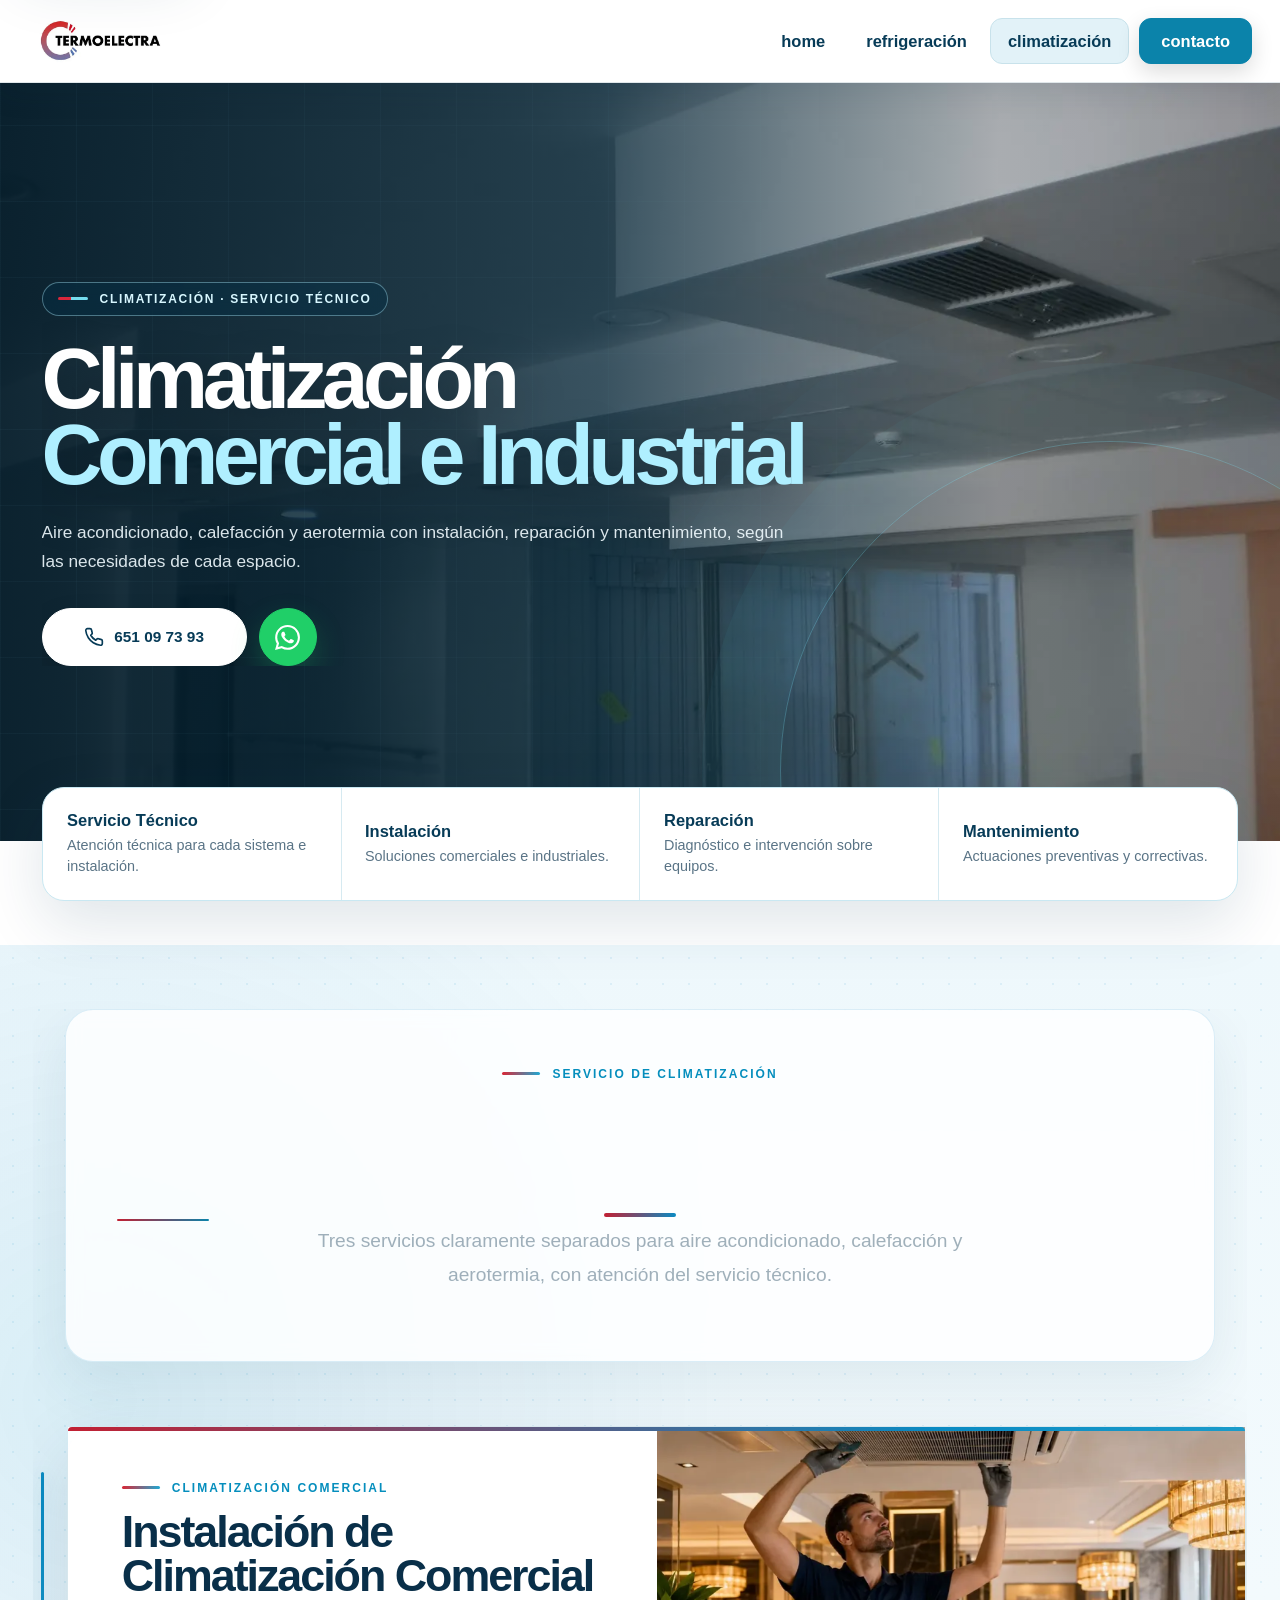
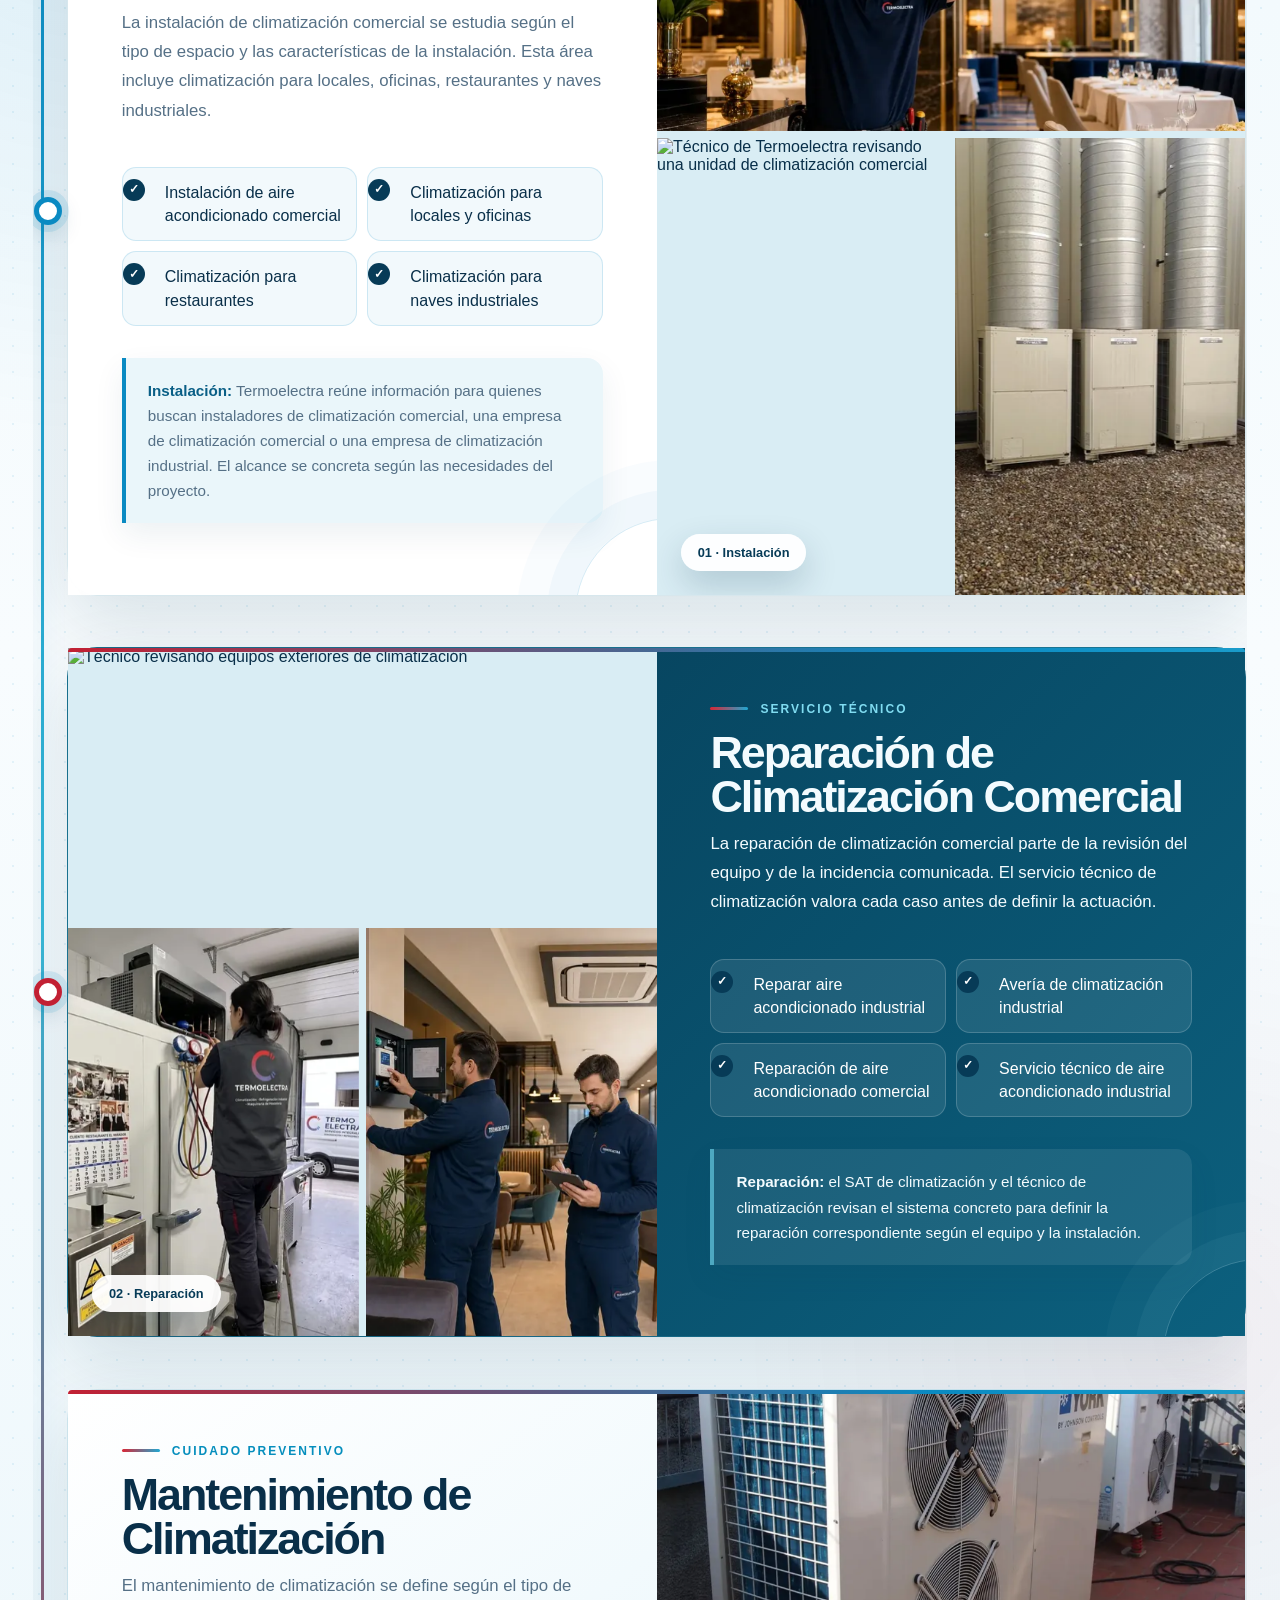
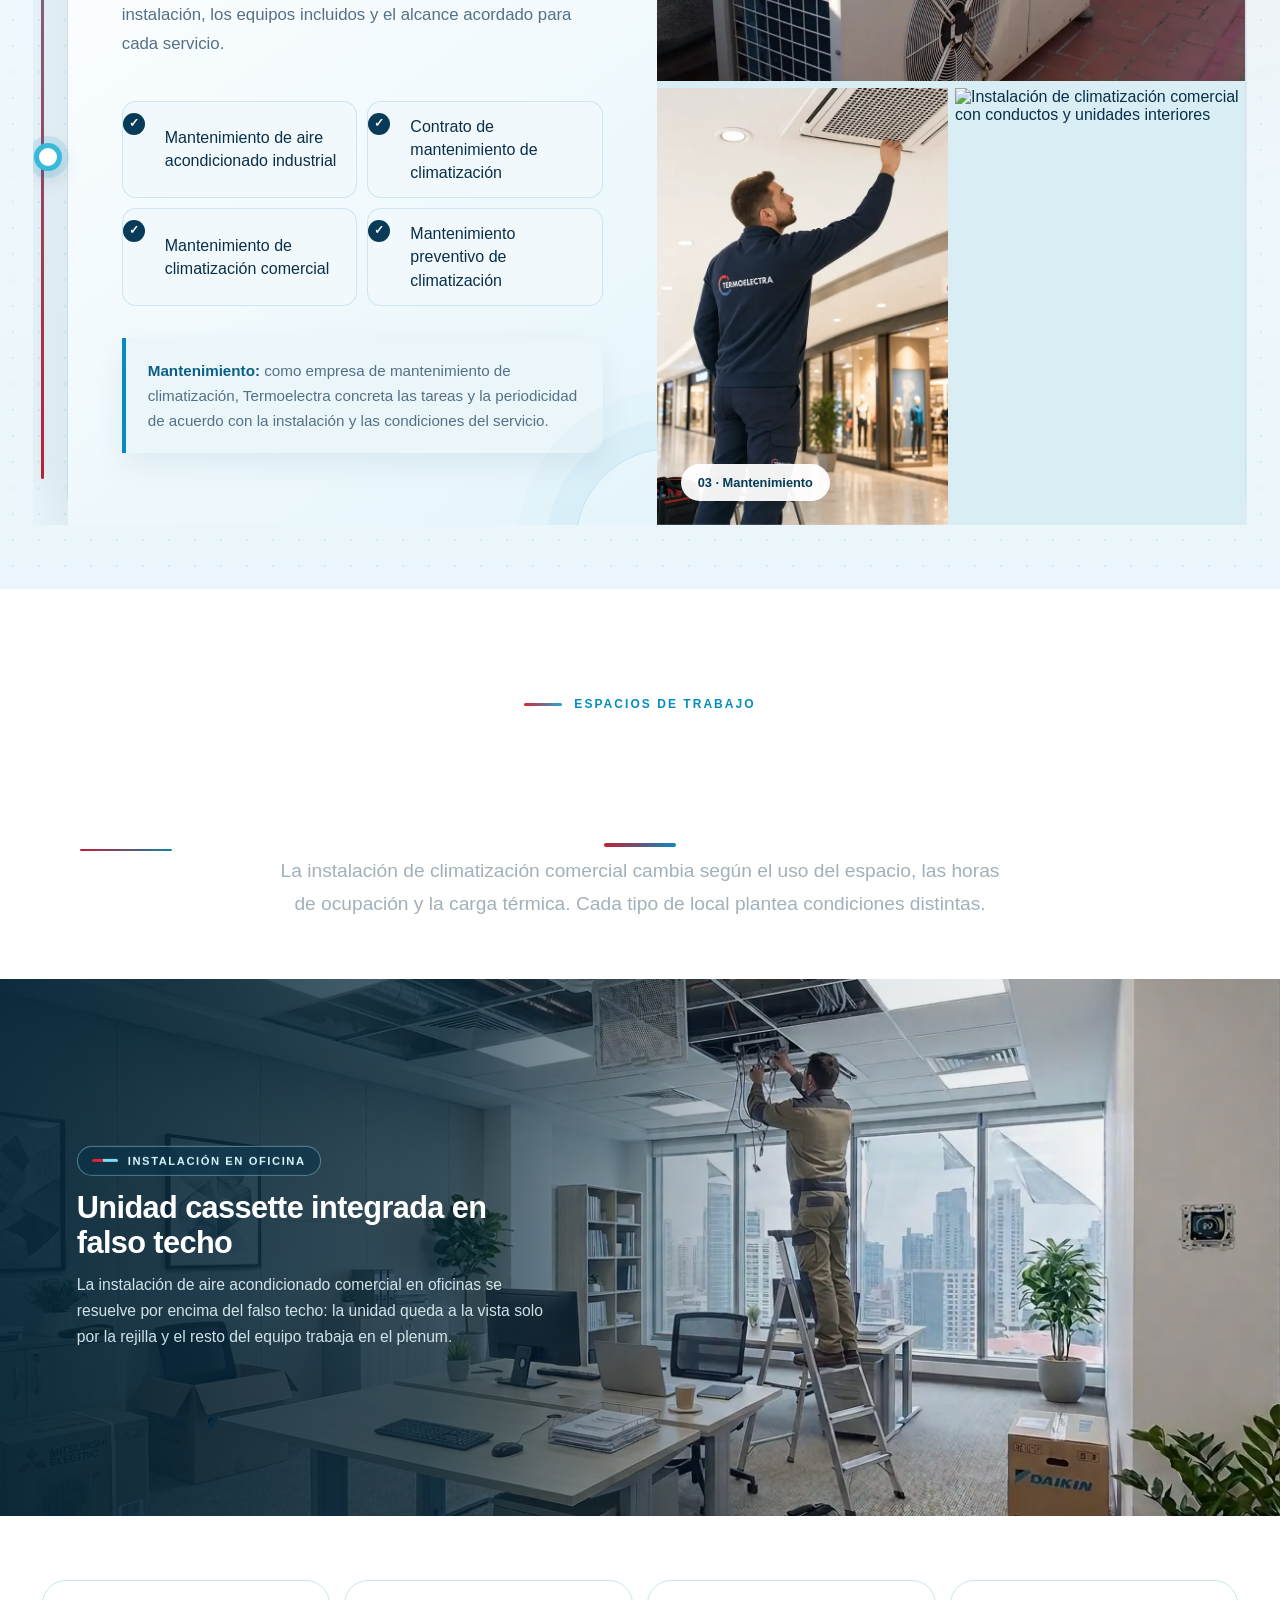
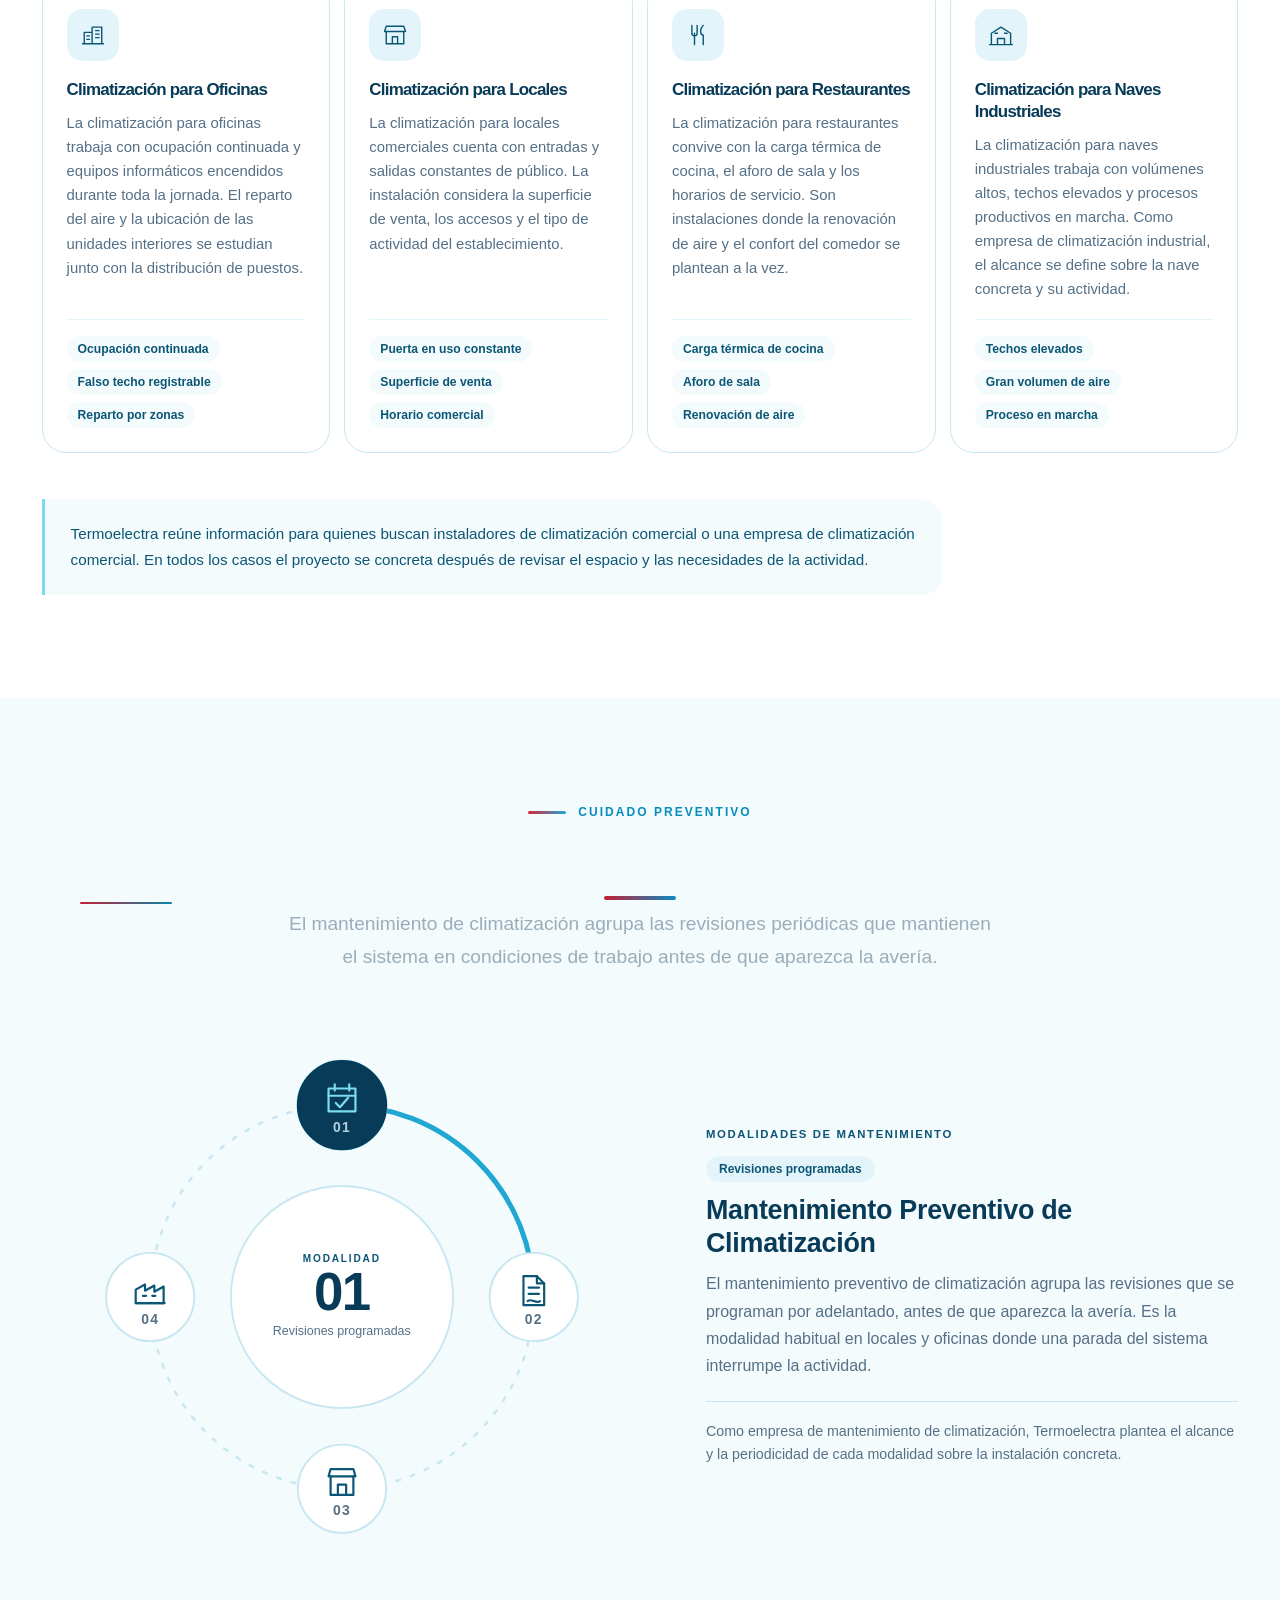
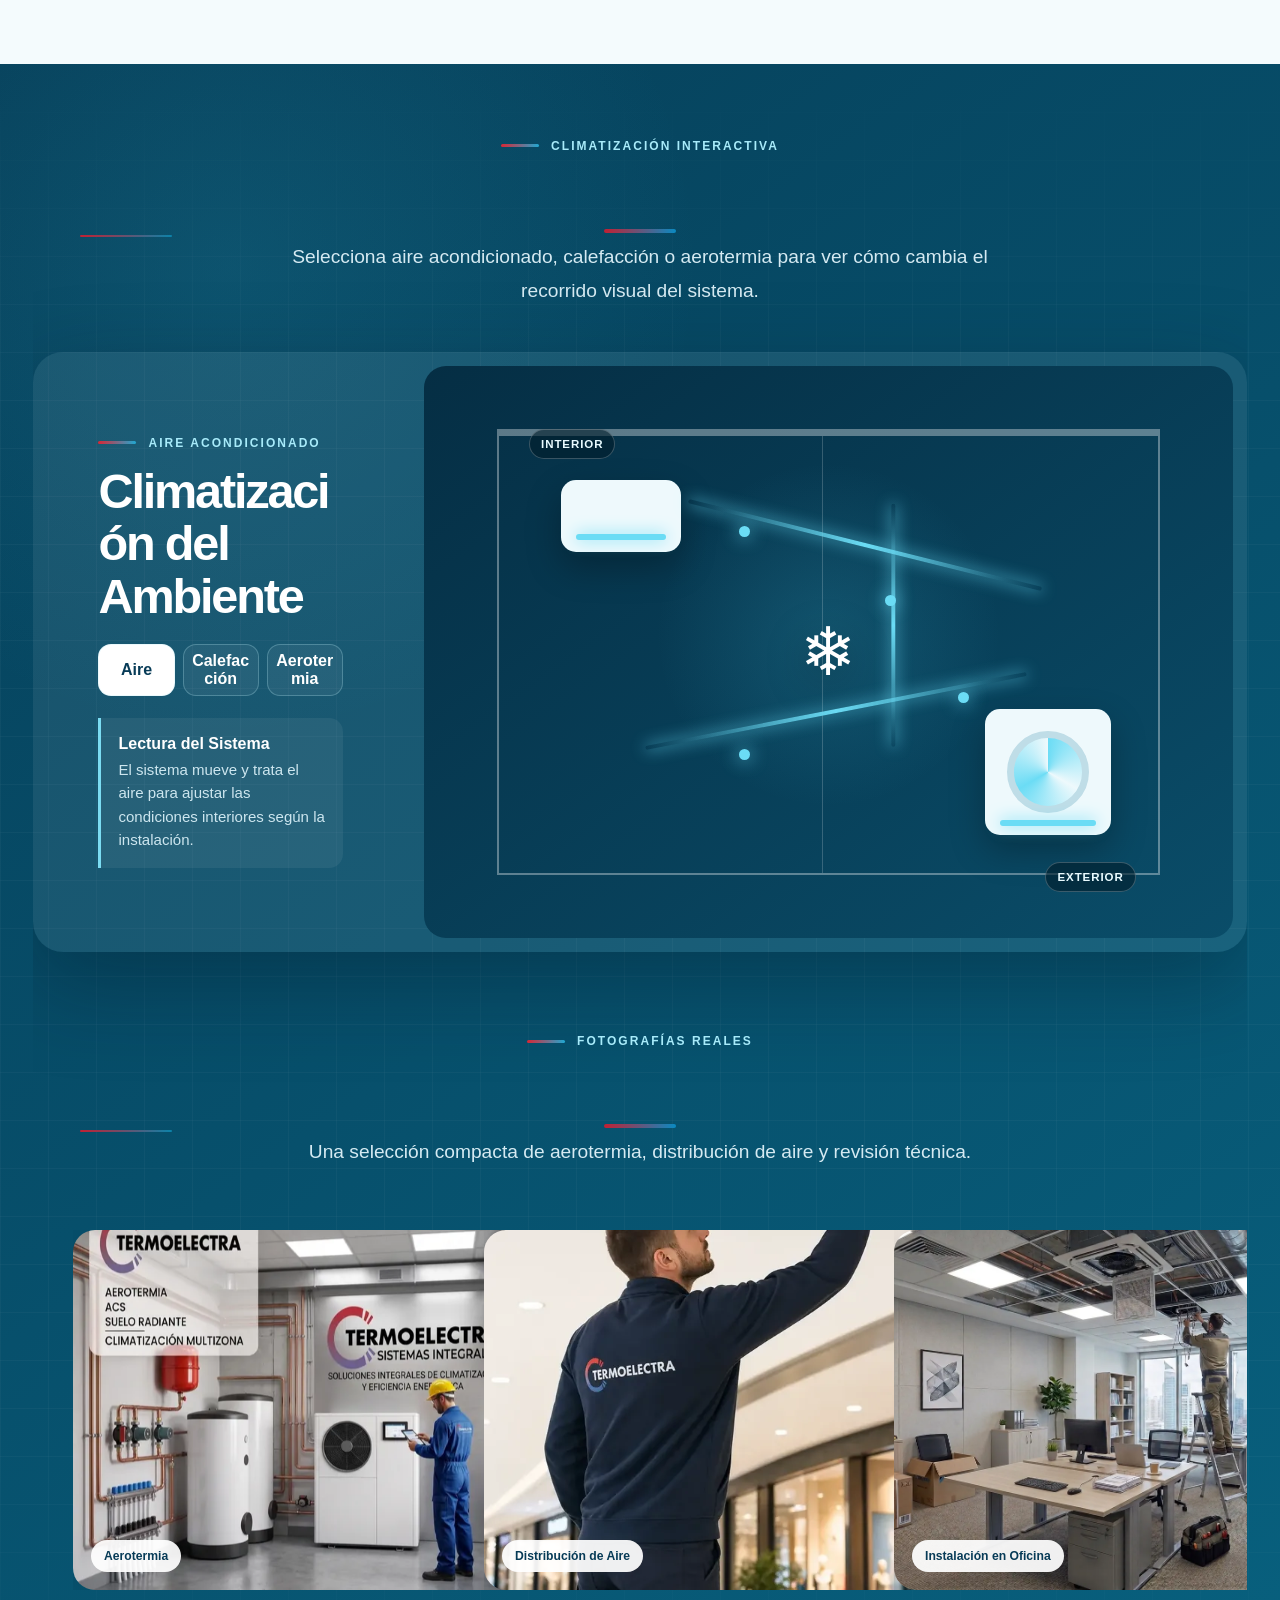
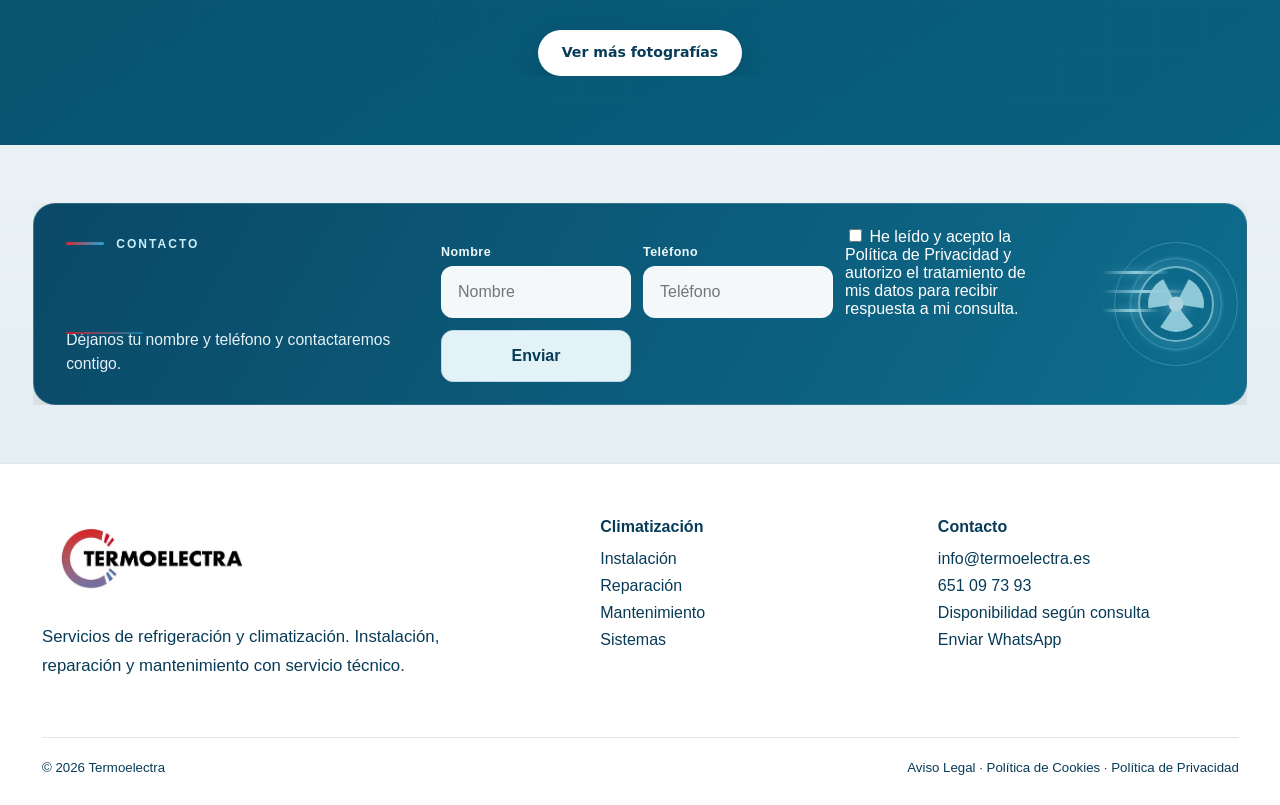
==== commit 319308f8: "Add files via upload" ====
--- a/climatizacion/index.html
+++ b/climatizacion/index.html
@@ -1,4 +1,3 @@
-<!doctype html>
 <!DOCTYPE html>
 
 <html lang="es">
@@ -8,14 +7,25 @@
 <title>Climatización, Aire Acondicionado, Calefacción y Aerotermia | Termoelectra</title>
 <meta content="Climatización, aire acondicionado, calefacción y aerotermia. Instalación, reparación y mantenimiento con servicio técnico de Termoelectra." name="description"/>
 <meta content="#073b57" name="theme-color"/>
-<link href="https://termoelectra.es/climatizacion" rel="canonical"/>
+<link href="https://termoelectra.es/climatizacion/" rel="canonical"/>
+<link href="../favicon.ico" rel="icon" sizes="any"/>
+<link href="../assets/icons/favicon-32.png" rel="icon" sizes="32x32" type="image/png"/>
+<link href="../assets/icons/apple-touch-icon.png" rel="apple-touch-icon"/>
+<link href="../site.webmanifest" rel="manifest"/>
+<link as="font" crossorigin="" href="../assets/fonts/inter-latin-wght-normal.woff2" rel="preload" type="font/woff2"/>
+<meta content="https://termoelectra.es/assets/og-climatizacion.jpg" property="og:image"/>
+<meta content="1200" property="og:image:width"/>
+<meta content="630" property="og:image:height"/>
+<meta content="Termoelectra - Climatizacion comercial, aire acondicionado y aerotermia" property="og:image:alt"/>
+<meta content="https://termoelectra.es/assets/og-climatizacion.jpg" name="twitter:image"/>
+<style>@font-face{font-family:"Inter";font-style:normal;font-weight:100 900;font-display:swap;src:url("../assets/fonts/inter-latin-wght-normal.woff2") format("woff2-variations");unicode-range:U+0-FF,U+131,U+152-153,U+2BB-2BC,U+2C6,U+2DA,U+2DC,U+304,U+308,U+329,U+2000-206F,U+20AC,U+2122,U+2191,U+2193,U+2212,U+2215,U+FEFF,U+FFFD;}</style>
 <meta content="index,follow,max-image-preview:large" name="robots"/>
 <meta content="website" property="og:type"/>
 <meta content="es_ES" property="og:locale"/>
 <meta content="Termoelectra" property="og:site_name"/>
 <meta content="Climatización Comercial e Industrial | Termoelectra" property="og:title"/>
 <meta content="Instalación, reparación y mantenimiento de climatización comercial e industrial: aire acondicionado, calefacción y aerotermia para locales, oficinas, restaurantes y naves industriales." property="og:description"/>
-<meta content="https://termoelectra.es/climatizacion" property="og:url"/>
+<meta content="https://termoelectra.es/climatizacion/" property="og:url"/>
 <meta content="summary_large_image" name="twitter:card"/>
 <meta content="light" name="color-scheme"/>
 <link as="image" fetchpriority="high" href="climatizacion-assets/climatizacion-interior.webp" rel="preload"/>
@@ -141,116 +151,74 @@
     .menu-overlay.on{opacity:1;pointer-events:auto}
 
     /* Hero */
-    .hero{
-      position:relative;min-height:790px;display:flex;align-items:flex-end;padding:160px 0 82px;
-      color:#fff;background:var(--navy);
-      isolation:isolate;overflow:hidden;
-    }
-    .hero-media,.hero-media::before,.hero-media::after{position:absolute;inset:0}
-    .hero-media{z-index:-3}
-    .hero-media img{width:100%;height:100%;object-fit:cover;object-position:center 42%;filter:saturate(.78) contrast(1.03)}
-    .hero-media::before{
-      content:"";z-index:1;background:
-        linear-gradient(90deg,rgba(3,39,58,.96) 0%,rgba(3,43,64,.84) 44%,rgba(3,43,64,.27) 76%,rgba(3,43,64,.45) 100%);
-    }
-    .hero-media::after{
-      content:"";z-index:2;background:linear-gradient(0deg,rgba(4,47,69,.86),transparent 44%);
-    }
-    .air-particles{position:absolute;inset:0;z-index:-1;overflow:hidden;pointer-events:none}
-    .air-particles i{
-      position:absolute;left:-15%;width:105px;height:2px;border-radius:100%;
-      background:linear-gradient(90deg,transparent,rgba(161,234,250,.85),transparent);
-      animation:air-drift var(--duration,10s) linear infinite;
-      animation-delay:var(--delay,0s);opacity:.65;
-    }
-    .air-particles i:nth-child(1){top:24%;--duration:11s;--delay:-2s}
-    .air-particles i:nth-child(2){top:38%;--duration:14s;--delay:-7s;width:160px}
-    .air-particles i:nth-child(3){top:55%;--duration:9s;--delay:-4s;width:90px}
-    .air-particles i:nth-child(4){top:70%;--duration:13s;--delay:-10s;width:135px}
+    
+    
+    
+    
+    
+    
+    
+    
+    
+    
+    
+    
     @keyframes air-drift{to{transform:translateX(125vw) translateY(-28px)}}
-    .hero-grid{display:grid;grid-template-columns:minmax(0,1.1fr) 370px;align-items:end;gap:55px}
-    .hero-copy{max-width:810px}
-    .hero-kicker{
-      display:inline-flex;align-items:center;gap:10px;margin-bottom:22px;padding:10px 16px;
-      border:1px solid rgba(193,239,249,.52);border-radius:999px;background:rgba(4,50,72,.38);
-      color:#d9f8ff;font-size:.78rem;font-weight:900;letter-spacing:.14em;text-transform:uppercase;
-      backdrop-filter:blur(8px);
-    }
-    .hero-kicker svg{width:18px;height:18px;stroke:var(--cyan-2)}
-    .hero h1{max-width:900px;margin-bottom:24px;font-size:clamp(3.45rem,7.1vw,7.2rem);line-height:.86}
-    .hero h1 span{display:block}
-    .hero h1 .ice-text{color:#b9effb}
-    .hero-copy > p{max-width:745px;margin-bottom:30px;color:#f0fbff;font-size:clamp(1.08rem,1.6vw,1.25rem);line-height:1.65}
-    .hero-actions{display:flex;flex-wrap:wrap;gap:12px}
-    .btn{
-      min-height:54px;padding:0 23px;border:0;border-radius:999px;
-      display:inline-flex;align-items:center;justify-content:center;gap:10px;
-      font-size:.96rem;font-weight:900;cursor:pointer;transition:transform .2s,box-shadow .2s,background .2s;
-    }
-    .btn:hover{transform:translateY(-2px)}
-    .btn-primary{background:#fff;color:var(--navy);box-shadow:0 12px 30px rgba(0,0,0,.18)}
-    .btn-primary:hover{box-shadow:0 16px 36px rgba(0,0,0,.24)}
-    .btn-whatsapp{background:var(--green);color:#fff}
-    .btn svg{width:20px;height:20px}
-    .hero-proof{
-      align-self:end;padding:25px;border:1px solid rgba(199,239,248,.3);border-radius:27px;
-      background:rgba(4,49,72,.68);backdrop-filter:blur(13px);box-shadow:0 20px 50px rgba(0,0,0,.2);
-    }
-    .hero-proof strong{display:block;margin-bottom:16px;color:#fff;font-size:.82rem;letter-spacing:.12em;text-transform:uppercase}
-    .proof-row{display:grid;grid-template-columns:56px 1fr;align-items:center;gap:13px;padding:13px 0;border-top:1px solid rgba(255,255,255,.14)}
-    .proof-row:first-of-type{border-top:0}
-    .proof-icon{width:52px;height:52px;border-radius:16px;display:grid;place-items:center;background:rgba(166,233,249,.13);border:1px solid rgba(166,233,249,.25)}
-    .proof-icon svg{width:25px;height:25px;stroke:#a7ebf9}
-    .proof-row b{display:block;margin-bottom:3px;font-size:.96rem}
-    .proof-row span{color:#bcd7e1;font-size:.84rem;line-height:1.4}
+    
+    
+    
+    
+    
+    
+    
+    
+    
+    
+    
+    
+    
+    
+    
+    
+    
+    
+    
+    
+    
+    
+    
 
     /* Three services */
-    .service-grid{display:grid;grid-template-columns:repeat(3,1fr);gap:18px}
-    .service-card{
-      position:relative;min-height:520px;border-radius:var(--radius);overflow:hidden;isolation:isolate;
-      box-shadow:0 24px 55px rgba(0,35,51,.26);
-    }
-    .service-card img{position:absolute;inset:0;width:100%;height:100%;object-fit:cover;transition:transform .55s ease}
-    .service-card:hover img{transform:scale(1.035)}
-    .service-card::before{
-      content:"";position:absolute;z-index:1;inset:0;
-      background:linear-gradient(0deg,rgba(2,40,59,.98) 0%,rgba(2,40,59,.75) 38%,rgba(2,40,59,.08) 72%);
-    }
-    .service-content{position:absolute;z-index:2;left:0;right:0;bottom:0;padding:28px}
-    .service-number{display:inline-grid;place-items:center;width:42px;height:42px;margin-bottom:16px;border-radius:13px;background:#fff;color:var(--navy);font-weight:900}
-    .service-card h3{font-size:1.7rem;color:#fff}
-    .service-card p{margin-bottom:0;color:#d7eef5;font-size:.95rem;line-height:1.55}
-    .service-label{position:absolute;z-index:2;top:18px;right:18px;padding:8px 12px;border-radius:999px;background:rgba(255,255,255,.9);color:var(--navy);font-size:.7rem;font-weight:900;letter-spacing:.12em;text-transform:uppercase}
+    
+    
+    
+    
+    
+    
+    
+    
+    
+    
 
     /* Stable visual explorer */
-    .explorer{
-      display:grid;grid-template-columns:minmax(0,1.15fr) minmax(350px,.85fr);
-      height:540px;border-radius:34px;overflow:hidden;background:var(--navy);box-shadow:var(--shadow);
-    }
-    .explorer-media{position:relative;min-width:0;background:#dceff5;overflow:hidden}
-    .explorer-media img{
-      position:absolute;inset:0;width:100%;height:100%;object-fit:cover;object-position:var(--focus,center);
-      opacity:0;transform:scale(1.025);transition:opacity .4s ease,transform .7s ease;
-    }
-    .explorer-media img.active{opacity:1;transform:scale(1)}
-    .explorer-media::after{content:"";position:absolute;inset:0;background:linear-gradient(0deg,rgba(2,39,58,.72),transparent 48%)}
-    .explorer-caption{position:absolute;z-index:2;left:30px;bottom:26px;color:#fff}
-    .explorer-caption small{display:block;margin-bottom:7px;color:#a9eaf9;font-weight:900;letter-spacing:.14em;text-transform:uppercase}
-    .explorer-caption strong{font-size:clamp(1.8rem,3.2vw,3rem);letter-spacing:-.05em}
-    .explorer-panel{display:flex;flex-direction:column;justify-content:center;padding:44px;color:#fff}
-    .explorer-panel .eyebrow{margin-bottom:12px}
-    .explorer-panel h3{margin-bottom:16px;font-size:clamp(2rem,3vw,3.1rem)}
-    .explorer-panel > p{min-height:87px;margin-bottom:25px;color:#d0e8f1}
-    .explorer-tabs{display:grid;gap:10px}
-    .explorer-tab{
-      width:100%;min-height:56px;padding:8px 14px;border:1px solid rgba(192,231,241,.24);border-radius:14px;
-      display:grid;grid-template-columns:42px 1fr;align-items:center;text-align:left;
-      background:rgba(255,255,255,.05);color:#fff;cursor:pointer;font-weight:850;transition:.2s ease;
-    }
-    .explorer-tab span{width:38px;height:38px;border-radius:11px;display:grid;place-items:center;background:rgba(103,211,237,.12);color:#9be6f7;font-size:.74rem}
-    .explorer-tab:hover{border-color:#78d9ee;background:rgba(255,255,255,.09)}
-    .explorer-tab.active{background:#fff;color:var(--navy);border-color:#fff}
-    .explorer-tab.active span{background:var(--ice-2);color:var(--navy)}
+    
+    
+    
+    
+    
+    
+    
+    
+    
+    
+    
+    
+    
+    
+    
+    
+    
+    
 
     /* Service detail */
     .detail-stack{display:grid;gap:22px}
@@ -272,17 +240,14 @@
       content:"✓";position:absolute;left:0;top:11px;width:22px;height:22px;border-radius:50%;
       display:grid;place-items:center;background:var(--navy);color:#fff;font-size:.76rem;font-weight:900;
     }
-    .text-illustration{
-      position:relative;min-height:440px;display:grid;place-items:center;overflow:hidden;
-      background:linear-gradient(145deg,#e8f8fc,#cdeef7);
-    }
-    .heat-unit{position:relative;width:min(330px,78%);aspect-ratio:1.18;border-radius:30px;background:#fff;box-shadow:0 25px 50px rgba(7,59,87,.16)}
-    .heat-unit::before{content:"";position:absolute;left:11%;right:11%;top:10%;height:13%;border-radius:12px;background:linear-gradient(90deg,#e6f2f6,#f8fcfd)}
-    .fan{position:absolute;left:50%;top:56%;width:145px;height:145px;border:13px solid #d9edf3;border-radius:50%;transform:translate(-50%,-50%);animation:fan-spin 9s linear infinite}
-    .fan::before,.fan::after{content:"";position:absolute;left:50%;top:50%;width:104px;height:25px;border-radius:100%;background:linear-gradient(90deg,var(--cyan),var(--navy-2));transform:translate(-50%,-50%) rotate(38deg)}
-    .fan::after{transform:translate(-50%,-50%) rotate(128deg)}
-    .fan-center{position:absolute;left:50%;top:56%;width:34px;height:34px;border:8px solid #fff;border-radius:50%;background:var(--red);transform:translate(-50%,-50%);z-index:2}
-    .flow-ring{position:absolute;inset:-28px;border:2px dashed rgba(32,168,210,.54);border-radius:42px;animation:ring 14s linear infinite}
+    
+    
+    
+    
+    
+    
+    
+    
     @keyframes fan-spin{to{transform:translate(-50%,-50%) rotate(360deg)}}
     @keyframes ring{to{transform:rotate(-360deg)}}
 
@@ -340,13 +305,13 @@
     .system-visual:hover .mode-symbol{transform:translate(-50%,-50%) scale(1.08)}
 
     /* Process */
-    .process-grid{display:grid;grid-template-columns:repeat(4,1fr);gap:1px;border:1px solid var(--line);border-radius:28px;overflow:hidden;background:var(--line);box-shadow:var(--shadow)}
-    .process-card{position:relative;min-height:260px;padding:30px 25px;background:#fff}
-    .process-number{display:block;margin-bottom:22px;color:var(--cyan);font-size:2.7rem;font-weight:950;letter-spacing:-.06em}
-    .process-card h3{font-size:1.25rem}
-    .process-card p{margin:0;font-size:.94rem;line-height:1.58}
-    .process-card::after{content:"";position:absolute;left:0;right:0;bottom:0;height:5px;background:linear-gradient(90deg,var(--red),var(--cyan));transform:scaleX(0);transform-origin:left;transition:transform .3s}
-    .process-card:hover::after{transform:scaleX(1)}
+    
+    
+    
+    
+    
+    
+    
 
     /* Gallery */
     .gallery-three{display:grid;grid-template-columns:1.15fr .85fr .85fr;gap:15px}
@@ -359,19 +324,19 @@
     }
 
     /* Certifications */
-    .cert-grid{display:grid;grid-template-columns:repeat(5,1fr);gap:12px}
-    .cert-card{min-height:180px;padding:24px;border:1px solid rgba(196,235,244,.22);border-radius:21px;background:rgba(255,255,255,.07)}
-    .cert-card b{display:block;margin-bottom:10px;color:#fff;font-size:1.17rem}
-    .cert-card p{margin:0;color:#cfe6ee;font-size:.86rem;line-height:1.5}
-    .cert-icon{width:38px;height:38px;margin-bottom:18px;border-radius:50%;display:grid;place-items:center;background:#fff;color:var(--navy);font-weight:950}
-    .cert-section .cert-card{border-color:var(--line);background:#fff;box-shadow:0 12px 34px rgba(7,59,87,.07)}
-    .cert-section .cert-card b{color:var(--navy)}
-    .cert-section .cert-card p{color:var(--muted)}
-    .cert-section .cert-icon{background:var(--navy);color:#fff}
+    
+    
+    
+    
+    
+    
+    
+    
+    
 
     /* FAQ */
-    .faq-layout{display:grid;grid-template-columns:.65fr 1.35fr;gap:55px;align-items:start}
-    .faq-intro{position:sticky;top:120px}
+    
+    
     .faq-list{display:grid;gap:11px}
     .faq-item{border:1px solid var(--line);border-radius:19px;background:#fff;overflow:hidden;box-shadow:0 8px 24px rgba(7,59,87,.045)}
     .faq-q{
@@ -388,19 +353,16 @@
     .faq-item.open .faq-a p{padding-bottom:23px}
 
     /* Contact and footer */
-    .contact-panel{
-      display:grid;grid-template-columns:1.08fr .92fr;border-radius:36px;overflow:hidden;
-      background:#fff;color:var(--navy);box-shadow:0 28px 65px rgba(0,25,37,.23);
-    }
-    .contact-copy{padding:52px}
-    .contact-copy h2{font-size:clamp(2.45rem,4.6vw,4.6rem)}
-    .contact-list{list-style:none;margin:26px 0 0;padding:0}
-    .contact-list li{display:grid;grid-template-columns:105px 1fr;gap:15px;padding:13px 0;border-top:1px solid #d9e9ee}
-    .contact-list span{color:var(--muted);font-size:.84rem;font-weight:850;text-transform:uppercase;letter-spacing:.08em}
-    .contact-list a{font-weight:900}
-    .contact-actions{display:flex;flex-direction:column;justify-content:center;gap:12px;padding:45px;background:linear-gradient(145deg,var(--ice-2),#fff)}
-    .contact-actions .btn{width:100%}
-    .contact-actions .btn-primary{background:var(--navy);color:#fff}
+    
+    
+    
+    
+    
+    
+    
+    
+    
+    
     footer{padding:60px 0 110px;background:#052f45;color:#fff}
     .footer-grid{display:grid;grid-template-columns:1.25fr .7fr .9fr;gap:55px}
     .footer-brand-card{width:250px;margin-bottom:22px;padding:17px 20px;border-radius:18px;background:#fff}
@@ -463,24 +425,23 @@
         border:1px solid var(--line);border-radius:50%;background:#fff;
         box-shadow:0 10px 30px rgba(4,24,40,.12);
       }
-      body.menu-open .mobile-bar,
-      .hero-grid{grid-template-columns:1fr}
-      .hero-proof{display:grid;grid-template-columns:repeat(3,1fr);gap:0;padding:18px}
-      .hero-proof strong{grid-column:1/-1}
-      .proof-row{grid-template-columns:46px 1fr;padding:10px;border-top:0;border-left:1px solid rgba(255,255,255,.14)}
-      .proof-row:first-of-type{border-left:0}
-      .proof-icon{width:42px;height:42px}
-      .service-grid{grid-template-columns:1fr 1fr}
-      .service-card:last-child{grid-column:1/-1;min-height:420px}
-      .explorer{grid-template-columns:1.05fr .95fr}
+      body.menu-open .mobile-bar{grid-template-columns:1fr}
+      
+      
+      
+      
+      
+      
+      
+      
       .detail-card,.detail-card.reverse{grid-template-columns:1fr 1fr}
       .climate-lab{grid-template-columns:1fr}
       .system-visual{min-height:430px}
-      .process-grid{grid-template-columns:1fr 1fr}
-      .cert-grid{grid-template-columns:repeat(3,1fr)}
-      .cert-card:nth-child(4),.cert-card:nth-child(5){grid-column:span 1}
-      .faq-layout{grid-template-columns:1fr}
-      .faq-intro{position:static}
+      
+      
+      
+      
+      
     }
 
     @media(max-width:760px){
@@ -494,25 +455,25 @@
       .brand img{width:166px;height:48px}
       .menu-toggle{width:48px;height:48px}
       .nav-links.open{transform:translate3d(0,0,0)}
-      .hero{min-height:auto;padding:138px 0 46px}
-      .hero-media::before{background:linear-gradient(0deg,rgba(3,39,58,.98),rgba(3,43,64,.6) 100%)}
-      .hero h1{font-size:clamp(3rem,15vw,5rem);line-height:.9}
-      .hero-actions .btn{width:100%}
-      .hero-proof{grid-template-columns:1fr;padding:15px}
-      .hero-proof strong{margin:0 0 7px 5px}
-      .proof-row{border-left:0;border-top:1px solid rgba(255,255,255,.14)}
-      .service-grid{grid-template-columns:1fr}
-      .service-card,.service-card:last-child{grid-column:auto;min-height:420px}
-      .explorer{height:auto;grid-template-columns:1fr}
-      .explorer-media{height:310px;min-height:310px}
-      .explorer-panel{min-height:390px;padding:28px 22px}
-      .explorer-panel > p{min-height:0}
-      .explorer-caption{left:20px;bottom:18px}
-      .explorer-tab{min-height:52px}
+      
+      
+      
+      
+      
+      
+      
+      
+      
+      
+      
+      
+      
+      
+      
       .detail-stack{gap:16px}
       .detail-card,.detail-card.reverse{grid-template-columns:1fr;min-height:0}
       .detail-card.reverse .detail-media{order:0}
-      .detail-media,.text-illustration{min-height:310px;height:310px}
+      .detail-media{min-height:310px;height:310px}
       .detail-copy{padding:29px 23px}
       .detail-copy h3{font-size:2rem}
       .check-list{display:grid;gap:8px;margin-top:10px}
@@ -528,21 +489,21 @@
       .device-out{width:94px;height:94px}
       .device-out::before{width:51px;height:51px}
       .mode-symbol{font-size:3rem}
-      .process-grid{grid-template-columns:1fr;gap:1px}
-      .process-card{min-height:0;padding:23px}
-      .process-number{display:inline-block;margin:0 12px 0 0;font-size:1.65rem}
-      .process-card h3{display:inline}
-      .process-card p{margin-top:12px}
+      
+      
+      
+      
+      
       .gallery-three{grid-template-columns:1fr}
       .gallery-item{height:300px}
-      .cert-grid{grid-template-columns:1fr}
-      .cert-card{min-height:0}
+      
+      
       .faq-q{grid-template-columns:1fr 44px;padding-left:18px}
       .faq-plus{width:42px;height:42px}
       .faq-a p{padding-left:18px;padding-right:18px}
-      .contact-panel{grid-template-columns:1fr}
-      .contact-copy,.contact-actions{padding:29px 23px}
-      .contact-list li{grid-template-columns:1fr;gap:5px}
+      
+      
+      
       .footer-grid{grid-template-columns:1fr;gap:32px}
       .footer-brand-card{width:230px}
       .footer-bottom{flex-direction:column}
@@ -566,10 +527,9 @@
     }
   </style>
 <link href="../assets/shared-header.css" rel="stylesheet"/>
-<script type="application/ld+json">{"@context": "https://schema.org", "@type": "HVACBusiness", "name": "Termoelectra", "url": "https://termoelectra.es/climatizacion", "telephone": "+34651097393", "email": "info@termoelectra.es", "description": "Empresa de climatización comercial: instalación, reparación y mantenimiento de aire acondicionado, calefacción y aerotermia con servicio técnico."}</script>
 <style>
 /* ===== PATCH: dinamismo + nota SEO ===== */
-#scrollProgress{position:fixed;top:0;left:0;height:3px;width:0;z-index:1400;background:linear-gradient(90deg,#c22033,#0a8ac2);pointer-events:none}
+
 .detail-note{margin-top:18px;padding:16px 20px;border-left:3px solid #35b6e0;background:rgba(53,182,224,.07);border-radius:0 12px 12px 0;font-size:.95rem;line-height:1.65}
 .detail-note strong{color:#0a5f86}
 .section.dark .detail-note strong{color:#9feaff}
@@ -577,13 +537,13 @@
   .section-head h2{position:relative}
   .section-head h2::after{content:"";position:absolute;left:0;bottom:-10px;width:72px;height:4px;border-radius:4px;background:linear-gradient(90deg,#c22033,#0a8ac2);transform:scaleX(0);transform-origin:left;transition:transform .85s cubic-bezier(.2,.7,.2,1) .25s}
   .section-head.in h2::after,.section-head.reveal.in h2::after{transform:scaleX(1)}
-  .detail-card,.service-card,.work-card{transition:transform .45s cubic-bezier(.2,.7,.2,1),box-shadow .45s}
-  .detail-card:hover,.service-card:hover,.work-card:hover{transform:translateY(-6px);box-shadow:0 18px 44px rgba(6,40,70,.16)}
-  .detail-media img,.service-card img,.work-card img{transition:transform 1s cubic-bezier(.2,.7,.2,1)}
-  .detail-media:hover img,.service-card:hover img,.work-card:hover img{transform:scale(1.05)}
-  .service-grid .service-card:nth-child(2){transition-delay:.09s}
-  .service-grid .service-card:nth-child(3){transition-delay:.18s}
-  .btn,.cta{position:relative;overflow:hidden}
+  .detail-card{transition:transform .45s cubic-bezier(.2,.7,.2,1),box-shadow .45s}
+  .detail-card:hover{transform:translateY(-6px);box-shadow:0 18px 44px rgba(6,40,70,.16)}
+  .detail-media img{transition:transform 1s cubic-bezier(.2,.7,.2,1)}
+  .detail-media:hover img{transform:scale(1.05)}
+  
+  
+  
 }
 </style>
 <style>
@@ -618,8 +578,8 @@
   background-position:center;background-size:cover;background-repeat:no-repeat;
   filter:blur(22px) saturate(.72);opacity:.46;transform:scale(1.08);
 }
-.detail-media.media-air::before{background-image:url('../imagenes-cliente-nuevas/n5-tecnica-real.webp')}
-.detail-media.media-aero::before{background-image:url('../imagenes-cliente-nuevas/n6-aerotermia-sala.webp')}
+
+
 .detail-media.media-complete img{
   z-index:1;padding:10px;object-fit:contain;background:transparent;
 }
@@ -648,10 +608,10 @@
 .section-head h2{font-size:clamp(2.25rem,4.4vw,4rem)}
 .section-head h2::after{left:50%;transform:translateX(-50%) scaleX(0);transform-origin:center}
 .section-head.in h2::after,.section-head.reveal.in h2::after{transform:translateX(-50%) scaleX(1)}
-.hero{min-height:790px}
-.hero-grid{grid-template-columns:minmax(0,760px) 330px;gap:48px;align-items:center}
-.snow-field{position:absolute;inset:0;z-index:0;overflow:hidden;pointer-events:none}
-.snowflake{position:absolute;top:-32px;color:#e9fbff;opacity:.72;filter:drop-shadow(0 0 7px rgba(183,238,250,.7));animation:climateSnow linear infinite}
+
+
+
+
 @keyframes climateSnow{to{transform:translate3d(var(--drift),920px,0) rotate(270deg)}}
 .detail-stack{gap:24px}
 .detail-card,.detail-card.reverse{
@@ -728,13 +688,13 @@
   box-shadow:0 12px 28px rgba(0,24,38,.18);
 }
 .gallery-toggle:hover{background:#bcefff;transform:translateY(-2px)}
-.contact-panel{max-width:1120px;margin-inline:auto}
+
 .climate-lab{border:0}
 .gallery-section-head{margin-top:82px}
 @media(max-width:1000px){
-  .hero-grid{grid-template-columns:1fr}
-  .hero-copy{max-width:760px}
-  .hero-proof{display:none}
+  
+  
+  
   .detail-card,.detail-card.reverse{grid-template-columns:42% 58%}
   .detail-card.reverse{grid-template-columns:58% 42%}
   .detail-copy{padding:36px}
@@ -742,13 +702,13 @@
 @media(max-width:760px){
   .shell{width:min(100% - 28px,var(--max))}
   .section{padding:56px 0}
-  .hero{min-height:820px;padding:122px 0 74px}
-  .hero-media{background:#052f45}
-  .hero-media img{display:block;height:42%;object-position:center 38%}
-  .hero-media::before{background:linear-gradient(180deg,rgba(3,39,58,.4),rgba(3,39,58,.98) 65%)}
-  .hero-copy{text-align:center;margin-inline:auto}
-  .hero-kicker,.hero-actions{justify-content:center}
-  .hero h1{font-size:clamp(2.75rem,12vw,4.2rem)}
+  
+  
+  
+  
+  
+  
+  
   .detail-card,.detail-card.reverse{display:flex;flex-direction:column;min-height:0}
   .detail-card.reverse .detail-media{order:0}
   .detail-card .detail-media,.detail-card.reverse .detail-media{width:100%;min-height:0;height:auto;aspect-ratio:3/4}
@@ -766,11 +726,11 @@
   .gallery-three{grid-template-columns:1fr}
   .gallery-item{aspect-ratio:3/4}
 }
-@media(prefers-reduced-motion:reduce){.snow-field{display:none}}
+
 </style>
 <style>
 /* ===== AJUSTE SOLICITADO: servicios full width, zig-zag y CTA compacto ===== */
-.snow-field,.snowflake{display:none!important}
+
 
 #servicios{padding:78px 0 0;background:#fff}
 #servicios>.shell{width:100%;max-width:none}
@@ -853,7 +813,7 @@
   .shell{width:calc(100% - 64px)!important;max-width:1680px!important}
   .nav{width:calc(100% - 64px)!important;max-width:1680px!important}
   .section{padding:82px 0}
-  .section-head,.gallery-three,.contact-panel{max-width:none!important}
+  .section-head,.gallery-three{max-width:none!important}
   #servicios .section-head{width:calc(100% - 64px)!important;max-width:1680px!important}
 }
 #contacto{padding:34px 0!important}
@@ -1738,15 +1698,15 @@
 :root{--content-wide:clamp(1180px,92vw,1640px);--safe-side:clamp(18px,3vw,54px)}
 html,body{max-width:100%;overflow-x:hidden}
 .unified-hero{min-height:clamp(690px,82vh,860px)}
-.unified-hero__inner,.unified-hero .shell,.unified-nav{
+.unified-hero__inner,.unified-hero .shell{
   width:min(var(--content-wide),calc(100% - (var(--safe-side) * 2)))!important;
   max-width:none!important;
 }
-.unified-hero__grid{gap:clamp(28px,4vw,72px)!important}
+
 .unified-hero h1{font-size:clamp(3.25rem,6.1vw,6.65rem)!important;line-height:.91!important;text-wrap:balance}
 .unified-hero__copy>p{max-width:760px!important;font-size:clamp(1rem,1.22vw,1.2rem)!important}
-.unified-hero__panel{width:min(100%,350px)!important;align-self:center!important}
-.unified-strip{width:min(var(--content-wide),calc(100% - (var(--safe-side) * 2)))!important;max-width:none!important}
+
+
 
 /* Contenedores: amplios pero legibles; desaparecen los vacíos excesivos */
 .shell,.wrap,.section>.shell,.carousel-head,.foot-grid,.foot-bottom{
@@ -1760,48 +1720,45 @@
 
 /* Fotografías: proporción estable y sin deformaciones */
 img{image-rendering:auto}
-.service-card img,.area-card img,.detail-media img,.svc-media img,.slide img,.gallery img,.case-card img{
+.detail-media img,.svc-media img,.slide img,.gallery img{
   object-fit:cover;
 }
-.service-card,.detail-card,.svc-media,.slide,.gallery a{isolation:isolate}
+.detail-card,.svc-media,.slide,.gallery a{isolation:isolate}
 
 /* Tarjetas y bloques: sombras más sobrias y bordes consistentes */
-.service-card,.detail-card,.explorer,.contact-box,.cta-final,.unified-strip,.unified-hero__panel{
+.detail-card,.contact-box{
   box-shadow:0 18px 50px rgba(4,38,58,.12)!important;
 }
 
 /* Evita saltos o desbordes en textos largos y botones */
 h1,h2,h3,p,a,button,label{overflow-wrap:anywhere}
-.btn,.unified-btn,.nav-links a{white-space:nowrap}
+.nav-links a{white-space:nowrap}
 
 /* Formularios compactos: no cambia sus campos ni su función */
-.compact-contact,.contact-compact,.contact-box,.cta-final{
+.compact-contact,.contact-box{
   min-height:0!important;
 }
-.compact-contact__inner,.contact-compact__inner{
-  width:min(1480px,calc(100% - (var(--safe-side) * 2)))!important;
-  max-width:none!important;
-}
+
 
 /* Móvil y tablet */
 @media(max-width:1100px){
   .unified-hero{min-height:auto;padding-bottom:52px!important}
-  .unified-hero__grid{grid-template-columns:minmax(0,1fr) minmax(270px,320px)!important}
+  
   .unified-hero h1{font-size:clamp(3rem,7.2vw,5.2rem)!important}
 }
 @media(max-width:820px){
   :root{--safe-side:18px}
-  .unified-hero__grid{grid-template-columns:1fr!important}
-  .unified-hero__panel{width:100%!important;max-width:none!important}
+  
+  
   .unified-hero h1{font-size:clamp(2.65rem,12vw,4.5rem)!important}
-  .unified-strip{grid-template-columns:1fr 1fr!important}
+  
   .section{padding-block:68px}
-  .btn,.unified-btn{white-space:normal;text-align:center}
+  
 }
 @media(max-width:560px){
-  .unified-strip{grid-template-columns:1fr!important}
-  .unified-hero__actions,.hero-actions,.hero-btns,.btns{display:grid!important;grid-template-columns:1fr!important}
-  .unified-hero__actions a,.hero-actions a,.hero-btns a,.btns a{width:100%!important}
+  
+  .unified-hero__actions{display:grid!important;grid-template-columns:1fr!important}
+  .unified-hero__actions a{width:100%!important}
   .section{padding-block:56px}
 }
 
@@ -1813,9 +1770,9 @@
 .detail-card:last-child{border-bottom:1px solid var(--line)}
 .detail-media{min-height:inherit!important}
 .detail-copy{padding:clamp(38px,5vw,76px)!important}
-.explorer{width:100%!important;height:clamp(480px,48vw,650px)!important}
-.service-grid{gap:clamp(16px,2vw,28px)!important}
-@media(max-width:900px){.detail-card,.detail-card.reverse{grid-template-columns:1fr!important}.detail-card.reverse .detail-media{order:0!important}.explorer{height:auto!important;grid-template-columns:1fr!important}.explorer-media{min-height:360px}}
+
+
+@media(max-width:900px){.detail-card,.detail-card.reverse{grid-template-columns:1fr!important}.detail-card.reverse .detail-media{order:0!important}}
 </style><style id="client-v9-final">
 /* =========================================================
    AJUSTES VISIBLES SOLICITADOS POR CLIENTE · V9
@@ -3998,19 +3955,36 @@
   }
 }
 </style>
+<!-- PENDIENTE DE DATOS DEL CLIENTE (Bernardo): para posicionar en el pack local de Google
+     hacen falta razón social, NIF, domicilio y horario reales. En cuanto los tengas, añade
+     dentro del nodo HVACBusiness de abajo (y en legal/aviso-legal.html):
+
+     "legalName": "Razón social S.L.",
+     "vatID": "B00000000",
+     "address": { "@type": "PostalAddress", "streetAddress": "Calle y número",
+                  "postalCode": "00000", "addressLocality": "Localidad",
+                  "addressRegion": "Provincia", "addressCountry": "ES" },
+     "geo": { "@type": "GeoCoordinates", "latitude": 0.000000, "longitude": 0.000000 },
+     "openingHoursSpecification": [{ "@type": "OpeningHoursSpecification",
+       "dayOfWeek": ["Monday","Tuesday","Wednesday","Thursday","Friday"],
+       "opens": "08:00", "closes": "18:00" }],
+     "sameAs": ["https://www.google.com/maps/place/...", "perfiles sociales si los hay"]
+
+     NO se han inventado estos valores: un domicilio falso en el schema perjudica el SEO local. -->
+<script type="application/ld+json">{"@context":"https://schema.org","@graph":[{"@type":"HVACBusiness","@id":"https://termoelectra.es/#business","name":"Termoelectra","url":"https://termoelectra.es/","logo":{"@type":"ImageObject","@id":"https://termoelectra.es/#logo","url":"https://termoelectra.es/assets/logo-termoelectra.webp","width":483,"height":180},"image":"https://termoelectra.es/assets/og-termoelectra.jpg","telephone":"+34651097393","email":"info@termoelectra.es","priceRange":"$$","currenciesAccepted":"EUR","areaServed":{"@type":"Country","name":"España"},"contactPoint":[{"@type":"ContactPoint","telephone":"+34651097393","contactType":"customer service","areaServed":"ES","availableLanguage":["es"]}],"description":"Empresa de refrigeración y climatización industrial y comercial. Instalación, reparación y mantenimiento de frío industrial, cámaras frigoríficas y climatización comercial con servicio técnico.","knowsAbout":["Frío industrial","Cámaras frigoríficas","Refrigeración comercial","Climatización comercial","Aire acondicionado","Aerotermia","Servicio técnico de refrigeración"],"makesOffer":[{"@type":"Offer","itemOffered":{"@type":"Service","name":"Instalación de frío industrial","provider":{"@id":"https://termoelectra.es/#business"},"areaServed":{"@type":"Country","name":"España"}}},{"@type":"Offer","itemOffered":{"@type":"Service","name":"Instalación y montaje de cámaras frigoríficas","provider":{"@id":"https://termoelectra.es/#business"},"areaServed":{"@type":"Country","name":"España"}}},{"@type":"Offer","itemOffered":{"@type":"Service","name":"Reparación y SAT de cámaras frigoríficas","provider":{"@id":"https://termoelectra.es/#business"},"areaServed":{"@type":"Country","name":"España"}}},{"@type":"Offer","itemOffered":{"@type":"Service","name":"Mantenimiento de cámaras frigoríficas","provider":{"@id":"https://termoelectra.es/#business"},"areaServed":{"@type":"Country","name":"España"}}},{"@type":"Offer","itemOffered":{"@type":"Service","name":"Instalación de climatización comercial","provider":{"@id":"https://termoelectra.es/#business"},"areaServed":{"@type":"Country","name":"España"}}},{"@type":"Offer","itemOffered":{"@type":"Service","name":"Reparación de climatización comercial","provider":{"@id":"https://termoelectra.es/#business"},"areaServed":{"@type":"Country","name":"España"}}},{"@type":"Offer","itemOffered":{"@type":"Service","name":"Mantenimiento de climatización","provider":{"@id":"https://termoelectra.es/#business"},"areaServed":{"@type":"Country","name":"España"}}}]},{"@type":"WebSite","@id":"https://termoelectra.es/#website","url":"https://termoelectra.es/","name":"Termoelectra","inLanguage":"es-ES","publisher":{"@id":"https://termoelectra.es/#business"}},{"@type":"WebPage","@id":"https://termoelectra.es/climatizacion/#webpage","url":"https://termoelectra.es/climatizacion/","name":"Climatización, Aire Acondicionado y Aerotermia | Termoelectra","description":"Climatización comercial: instalación, reparación y mantenimiento de aire acondicionado, calefacción y aerotermia con servicio técnico.","inLanguage":"es-ES","isPartOf":{"@id":"https://termoelectra.es/#website"},"about":{"@id":"https://termoelectra.es/#business"},"primaryImageOfPage":{"@type":"ImageObject","url":"https://termoelectra.es/assets/og-climatizacion.jpg"},"breadcrumb":{"@id":"https://termoelectra.es/climatizacion/#breadcrumb"}},{"@type":"BreadcrumbList","@id":"https://termoelectra.es/climatizacion/#breadcrumb","itemListElement":[{"@type":"ListItem","position":1,"name":"Inicio","item":"https://termoelectra.es/"},{"@type":"ListItem","position":2,"name":"Climatización","item":"https://termoelectra.es/climatizacion/"}]},{"@type":"Service","@id":"https://termoelectra.es/climatizacion/#service","name":"Climatización comercial","serviceType":["Instalación de climatización comercial","Reparación de climatización comercial","Mantenimiento de climatización","Instalación de aerotermia","Instalación de aire acondicionado","Calefacción"],"provider":{"@id":"https://termoelectra.es/#business"},"areaServed":{"@type":"Country","name":"España"},"description":"Climatización comercial: instalación, reparación y mantenimiento de aire acondicionado, calefacción y aerotermia con servicio técnico."}]}</script>
 </head>
 <body class="te-climatizacion">
 <div class="te-progress" aria-hidden="true"></div>
 <a class="skip-link" href="#contenido">Saltar al contenido</a>
 <header class="site-header shared-header te-v11-header" id="siteHeader">
   <nav aria-label="Navegación principal" class="nav shared-nav te-v11-nav">
-    <a aria-label="Termoelectra, inicio" class="brand shared-brand te-v11-brand" href="../index.html">
-      <img alt="Termoelectra" class="shared-logo te-v11-logo" decoding="async" height="157" loading="eager" src="climatizacion-assets/logo-termoelectra.webp" width="420"/>
+    <a aria-label="Termoelectra, inicio" class="brand shared-brand te-v11-brand" href="../">
+      <img alt="Termoelectra" class="shared-logo te-v11-logo" decoding="async" height="157" loading="eager" src="../assets/logo-termoelectra.webp" width="420"/>
     </a>
     <div class="nav-links shared-nav-links te-v11-navlinks" id="navLinks">
-      <a href="../index.html">home</a>
-      <a href="../refrigeracion/index.html">refrigeración</a>
-      <a aria-current="page" class="active is-current" href="./index.html">climatización</a>
+      <a href="../">home</a>
+      <a href="../refrigeracion/">refrigeración</a>
+      <a aria-current="page" class="active is-current" href="./">climatización</a>
       <a class="contact-link shared-contact te-v11-contact" href="#contacto">contacto</a>
     </div>
     <button aria-controls="navLinks" aria-expanded="false" aria-label="Abrir menú" class="menu-toggle shared-menu te-v11-menu" id="menuToggle" type="button"><span></span><span></span><span></span></button>
@@ -4051,9 +4025,9 @@
 <div class="detail-stack">
 <article class="detail-card reveal" id="instalacion-climatizacion-comercial">
 <div class="detail-media media-complete media-triptych">
-<figure><img alt="Servicio técnico de climatización en un restaurante" decoding="async" height="788" loading="eager" src="climatizacion-assets/tecnico-restaurante.webp" width="1400"/></figure>
-<figure><img alt="Técnico de Termoelectra revisando una unidad de climatización comercial" decoding="async" height="1350" loading="lazy" src="../refrigeracion/galeria-tecnico-local.webp" width="900"/></figure>
-<figure><img alt="Unidades exteriores de una instalación de climatización comercial" decoding="async" height="1800" loading="lazy" src="climatizacion-assets/climatizacion-unidades.webp" width="1350"/></figure>
+<figure><img alt="Servicio técnico de climatización en un restaurante" decoding="async" height="788" loading="eager" src="climatizacion-assets/tecnico-restaurante.webp" srcset="climatizacion-assets/tecnico-restaurante-400w.webp 400w, climatizacion-assets/tecnico-restaurante-640w.webp 640w, climatizacion-assets/tecnico-restaurante-960w.webp 960w, climatizacion-assets/tecnico-restaurante-1280w.webp 1280w, climatizacion-assets/tecnico-restaurante.webp 1400w" sizes="(max-width: 700px) 93vw, 665px" width="1400"/></figure>
+<figure><img alt="Técnico de Termoelectra revisando una unidad de climatización comercial" decoding="async" height="1350" loading="lazy" src="../refrigeracion/galeria-tecnico-local.webp" srcset="../refrigeracion/galeria-tecnico-local-400w.webp 400w, ../refrigeracion/galeria-tecnico-local-640w.webp 640w, ../refrigeracion/galeria-tecnico-local.webp 900w" sizes="(max-width: 700px) 46vw, 329px" width="900"/></figure>
+<figure><img alt="Unidades exteriores de una instalación de climatización comercial" decoding="async" height="1800" loading="lazy" src="climatizacion-assets/climatizacion-unidades.webp" srcset="climatizacion-assets/climatizacion-unidades-400w.webp 400w, climatizacion-assets/climatizacion-unidades-640w.webp 640w, climatizacion-assets/climatizacion-unidades.webp 1350w" sizes="(max-width: 700px) 46vw, 329px" width="1350"/></figure>
 <span class="detail-badge">01 · Instalación</span>
 </div>
 <div class="detail-copy">
@@ -4071,9 +4045,9 @@
 </article>
 <article class="detail-card reverse reveal" id="reparacion-climatizacion-comercial">
 <div class="detail-media media-complete media-triptych">
-<figure><img alt="Técnico revisando equipos exteriores de climatización" decoding="async" height="675" loading="lazy" src="../refrigeracion/galeria-tecnico-cubierta.webp" width="1200"/></figure>
-<figure><img alt="Técnica de Termoelectra comprobando un sistema de climatización comercial con manómetros" decoding="async" height="1600" loading="lazy" src="../imagenes-cliente-nuevas/n5-tecnica-real.webp" width="1197"/></figure>
-<figure><img alt="Técnicos de Termoelectra revisando el panel de control de una instalación de climatización comercial" decoding="async" height="1500" loading="lazy" src="climatizacion-assets/tecnico-panel.webp" width="1000"/></figure>
+<figure><img alt="Técnico revisando equipos exteriores de climatización" decoding="async" height="675" loading="lazy" src="../refrigeracion/galeria-tecnico-cubierta.webp" srcset="../refrigeracion/galeria-tecnico-cubierta-400w.webp 400w, ../refrigeracion/galeria-tecnico-cubierta-640w.webp 640w, ../refrigeracion/galeria-tecnico-cubierta-960w.webp 960w, ../refrigeracion/galeria-tecnico-cubierta.webp 1200w" sizes="(max-width: 700px) 93vw, 665px" width="1200"/></figure>
+<figure><img alt="Técnica de Termoelectra comprobando un sistema de climatización comercial con manómetros" decoding="async" height="1600" loading="lazy" src="../imagenes-cliente-nuevas/n5-tecnica-real.webp" srcset="../imagenes-cliente-nuevas/n5-tecnica-real-400w.webp 400w, ../imagenes-cliente-nuevas/n5-tecnica-real-640w.webp 640w, ../imagenes-cliente-nuevas/n5-tecnica-real.webp 1197w" sizes="(max-width: 700px) 46vw, 329px" width="1197"/></figure>
+<figure><img alt="Técnicos de Termoelectra revisando el panel de control de una instalación de climatización comercial" decoding="async" height="1500" loading="lazy" src="climatizacion-assets/tecnico-panel.webp" srcset="climatizacion-assets/tecnico-panel-400w.webp 400w, climatizacion-assets/tecnico-panel-640w.webp 640w, climatizacion-assets/tecnico-panel.webp 1000w" sizes="(max-width: 700px) 46vw, 329px" width="1000"/></figure>
 <span class="detail-badge">02 · Reparación</span>
 </div>
 <div class="detail-copy">
@@ -4091,9 +4065,9 @@
 </article>
 <article class="detail-card reveal" id="mantenimiento-climatizacion">
 <div class="detail-media media-complete media-triptych">
-<figure><img alt="Equipos exteriores de una instalación de climatización" decoding="async" height="1200" loading="lazy" src="climatizacion-assets/aire-acondicionado.webp" width="1600"/></figure>
-<figure><img alt="Técnico de Termoelectra realizando mantenimiento de climatización comercial" decoding="async" height="1500" loading="lazy" src="climatizacion-assets/tecnico-mantenimiento.webp" width="1000"/></figure>
-<figure><img alt="Instalación de climatización comercial con conductos y unidades interiores" decoding="async" height="961" loading="lazy" src="../assets/climatizacion-comercial.webp" width="1536"/></figure>
+<figure><img alt="Equipos exteriores de una instalación de climatización" decoding="async" height="1200" loading="lazy" src="climatizacion-assets/aire-acondicionado.webp" srcset="climatizacion-assets/aire-acondicionado-400w.webp 400w, climatizacion-assets/aire-acondicionado-640w.webp 640w, climatizacion-assets/aire-acondicionado-960w.webp 960w, climatizacion-assets/aire-acondicionado-1280w.webp 1280w, climatizacion-assets/aire-acondicionado.webp 1600w" sizes="(max-width: 700px) 93vw, 665px" width="1600"/></figure>
+<figure><img alt="Técnico de Termoelectra realizando mantenimiento de climatización comercial" decoding="async" height="1500" loading="lazy" src="climatizacion-assets/tecnico-mantenimiento.webp" srcset="climatizacion-assets/tecnico-mantenimiento-400w.webp 400w, climatizacion-assets/tecnico-mantenimiento-640w.webp 640w, climatizacion-assets/tecnico-mantenimiento.webp 1000w" sizes="(max-width: 700px) 96vw, 480px" width="1000"/></figure>
+<figure><img alt="Instalación de climatización comercial con conductos y unidades interiores" decoding="async" height="961" loading="lazy" src="../assets/climatizacion-comercial.webp" srcset="../assets/climatizacion-comercial-400w.webp 400w, ../assets/climatizacion-comercial-640w.webp 640w, ../assets/climatizacion-comercial-960w.webp 960w, ../assets/climatizacion-comercial-1280w.webp 1280w, ../assets/climatizacion-comercial.webp 1536w" sizes="(max-width: 700px) 46vw, 329px" width="1536"/></figure>
 <span class="detail-badge">03 · Mantenimiento</span>
 </div>
 <div class="detail-copy">
@@ -4121,7 +4095,7 @@
 </div>
 </div>
 <figure class="espacios-band reveal">
-<img alt="Instalador de Termoelectra montando una unidad de aire acondicionado tipo cassette en el falso techo de una oficina" decoding="async" height="816" loading="lazy" src="climatizacion-assets/climatizacion-oficinas.webp" width="1304"/>
+<img alt="Instalador de Termoelectra montando una unidad de aire acondicionado tipo cassette en el falso techo de una oficina" decoding="async" height="816" loading="lazy" src="climatizacion-assets/climatizacion-oficinas.webp" srcset="climatizacion-assets/climatizacion-oficinas-400w.webp 400w, climatizacion-assets/climatizacion-oficinas-640w.webp 640w, climatizacion-assets/climatizacion-oficinas-960w.webp 960w, climatizacion-assets/climatizacion-oficinas.webp 1304w" sizes="(max-width: 700px) 100vw, 1446px" width="1304"/>
 <figcaption class="espacios-band__copy">
 <span class="espacios-band__tag">Instalación en oficina</span>
 <strong>Unidad cassette integrada en falso techo</strong>
@@ -4290,27 +4264,27 @@
 </div>
 <div class="gallery-three" id="climateGallery">
 <figure class="gallery-item reveal">
-<img alt="Sistema integral de aerotermia revisado por Termoelectra" decoding="async" height="1433" loading="lazy" src="../imagenes-cliente-nuevas/n6-aerotermia-sala.webp" width="1600"/>
+<img alt="Sistema integral de aerotermia revisado por Termoelectra" decoding="async" height="1433" loading="lazy" src="../imagenes-cliente-nuevas/n6-aerotermia-sala.webp" srcset="../imagenes-cliente-nuevas/n6-aerotermia-sala-400w.webp 400w, ../imagenes-cliente-nuevas/n6-aerotermia-sala-640w.webp 640w, ../imagenes-cliente-nuevas/n6-aerotermia-sala-960w.webp 960w, ../imagenes-cliente-nuevas/n6-aerotermia-sala-1280w.webp 1280w, ../imagenes-cliente-nuevas/n6-aerotermia-sala.webp 1600w" sizes="(max-width: 700px) 96vw, 480px" width="1600"/>
 <span>Aerotermia</span>
 </figure>
 <figure class="gallery-item reveal delay">
-<img alt="Técnico de Termoelectra en mantenimiento de climatización de un centro comercial" decoding="async" height="1500" loading="lazy" src="climatizacion-assets/tecnico-mantenimiento.webp" width="1000"/>
+<img alt="Técnico de Termoelectra en mantenimiento de climatización de un centro comercial" decoding="async" height="1500" loading="lazy" src="climatizacion-assets/tecnico-mantenimiento.webp" srcset="climatizacion-assets/tecnico-mantenimiento-400w.webp 400w, climatizacion-assets/tecnico-mantenimiento-640w.webp 640w, climatizacion-assets/tecnico-mantenimiento.webp 1000w" sizes="(max-width: 700px) 96vw, 480px" width="1000"/>
 <span>Distribución de Aire</span>
 </figure>
 <figure class="gallery-item reveal">
-<img alt="Instalación de aire acondicionado comercial tipo cassette en una oficina" decoding="async" height="816" loading="lazy" src="climatizacion-assets/climatizacion-oficinas.webp" width="1304"/>
+<img alt="Instalación de aire acondicionado comercial tipo cassette en una oficina" decoding="async" height="816" loading="lazy" src="climatizacion-assets/climatizacion-oficinas.webp" srcset="climatizacion-assets/climatizacion-oficinas-400w.webp 400w, climatizacion-assets/climatizacion-oficinas-640w.webp 640w, climatizacion-assets/climatizacion-oficinas-960w.webp 960w, climatizacion-assets/climatizacion-oficinas.webp 1304w" sizes="(max-width: 700px) 100vw, 1446px" width="1304"/>
 <span>Instalación en Oficina</span>
 </figure>
 <figure class="gallery-item gallery-extra">
-<img alt="Revisión de una salida de aire en un espacio comercial" decoding="async" height="1121" loading="lazy" src="../refrigeracion/galeria-revision-grille.webp" width="1100"/>
+<img alt="Revisión de una salida de aire en un espacio comercial" decoding="async" height="1121" loading="lazy" src="../refrigeracion/galeria-revision-grille.webp" srcset="../refrigeracion/galeria-revision-grille-400w.webp 400w, ../refrigeracion/galeria-revision-grille-640w.webp 640w, ../refrigeracion/galeria-revision-grille-960w.webp 960w, ../refrigeracion/galeria-revision-grille.webp 1100w" sizes="(max-width: 700px) 97vw, 700px" width="1100"/>
 <span>Revisión de Climatización</span>
 </figure>
 <figure class="gallery-item gallery-extra">
-<img alt="Unidades exteriores de climatización" decoding="async" height="1800" loading="lazy" src="climatizacion-assets/climatizacion-unidades.webp" width="1350"/>
+<img alt="Unidades exteriores de climatización" decoding="async" height="1800" loading="lazy" src="climatizacion-assets/climatizacion-unidades.webp" srcset="climatizacion-assets/climatizacion-unidades-400w.webp 400w, climatizacion-assets/climatizacion-unidades-640w.webp 640w, climatizacion-assets/climatizacion-unidades.webp 1350w" sizes="(max-width: 700px) 46vw, 329px" width="1350"/>
 <span>Equipos de Climatización</span>
 </figure>
 <figure class="gallery-item gallery-extra">
-<img alt="Conductos exteriores de una instalación de climatización" decoding="async" height="1200" loading="lazy" src="climatizacion-assets/conductos-exterior.webp" width="900"/>
+<img alt="Conductos exteriores de una instalación de climatización" decoding="async" height="1200" loading="lazy" src="climatizacion-assets/conductos-exterior.webp" srcset="climatizacion-assets/conductos-exterior-400w.webp 400w, climatizacion-assets/conductos-exterior-640w.webp 640w, climatizacion-assets/conductos-exterior.webp 900w" sizes="(max-width: 700px) 97vw, 700px" width="900"/>
 <span>Distribución de Aire</span>
 </figure>
 </div>
@@ -4334,7 +4308,12 @@
 <label for="climatePhone">Teléfono</label>
 <input autocomplete="tel" id="climatePhone" inputmode="tel" name="telefono" placeholder="Teléfono" required="" type="tel"/>
 </div>
+<div class="te-consent">
+<input id="climateContactFormConsent" name="consentimiento" required="" type="checkbox"/>
+<label for="climateContactFormConsent">He leído y acepto la <a href="../legal/privacidad.html" rel="noopener" target="_blank">Política de Privacidad</a> y autorizo el tratamiento de mis datos para recibir respuesta a mi consulta.</label>
+</div>
 <button class="compact-submit" type="submit">Enviar</button>
+<p aria-live="polite" class="te-form-status" id="climateContactFormStatus" role="status"></p>
 </form>
 <div aria-hidden="true" class="contact-motion">
 <span class="motion-stream stream-one"></span>
@@ -4352,7 +4331,7 @@
 <div class="shell">
 <div class="footer-grid">
 <div class="footer-about">
-<div class="footer-brand-card"><img alt="Termoelectra" decoding="async" height="157" loading="eager" src="climatizacion-assets/logo-termoelectra.webp" width="420"/></div>
+<div class="footer-brand-card"><img alt="Termoelectra" decoding="async" height="157" loading="eager" src="../assets/logo-termoelectra.webp" width="420"/></div>
 <p>Servicios de refrigeración y climatización. Instalación, reparación y mantenimiento con servicio técnico.</p>
 </div>
 <div class="footer-col">
@@ -4376,7 +4355,7 @@
 </div>
 <div class="footer-bottom">
 <span>© 2026 Termoelectra</span>
-<span>Aviso Legal · Política de Cookies · Política de Privacidad</span>
+<span><a href="../legal/aviso-legal.html">Aviso Legal</a> · <a href="../legal/cookies.html">Política de Cookies</a> · <a href="../legal/privacidad.html">Política de Privacidad</a></span>
 </div>
 </div>
 </footer>
@@ -4560,21 +4539,7 @@
 })();
 </script>
 <script>
-(() => {
-  const form = document.getElementById('climateContactForm');
-  if (!form) return;
-  form.addEventListener('submit', event => {
-    event.preventDefault();
-    const name = document.getElementById('climateName').value.trim();
-    const phone = document.getElementById('climatePhone').value.trim();
-    if (!name || !phone) {
-      alert('Por favor indica tu nombre y teléfono.');
-      return;
-    }
-    const message = `Hola Termoelectra, quiero solicitar información sobre climatización.\n\nNombre: ${name}\nTeléfono: ${phone}`;
-    window.open(`https://wa.me/34651097393?text=${encodeURIComponent(message)}`, '_blank', 'noopener');
-  });
-})();
+
 </script>
 <script id="te-motion-polish-script-v15">
 (() => {
@@ -4882,5 +4847,7 @@
   [].slice.call(document.querySelectorAll('.te-open,.te-w,.te-dim')).forEach(unclip);
 })();
 </script>
+<script defer="" src="../assets/te-contact.js"></script>
+<script>document.addEventListener("DOMContentLoaded",function(){window.TEContact&&window.TEContact.init({form:"climateContactForm",name:"climateName",phone:"climatePhone",ctx:" sobre climatización"});});</script>
 </body>
 </html>
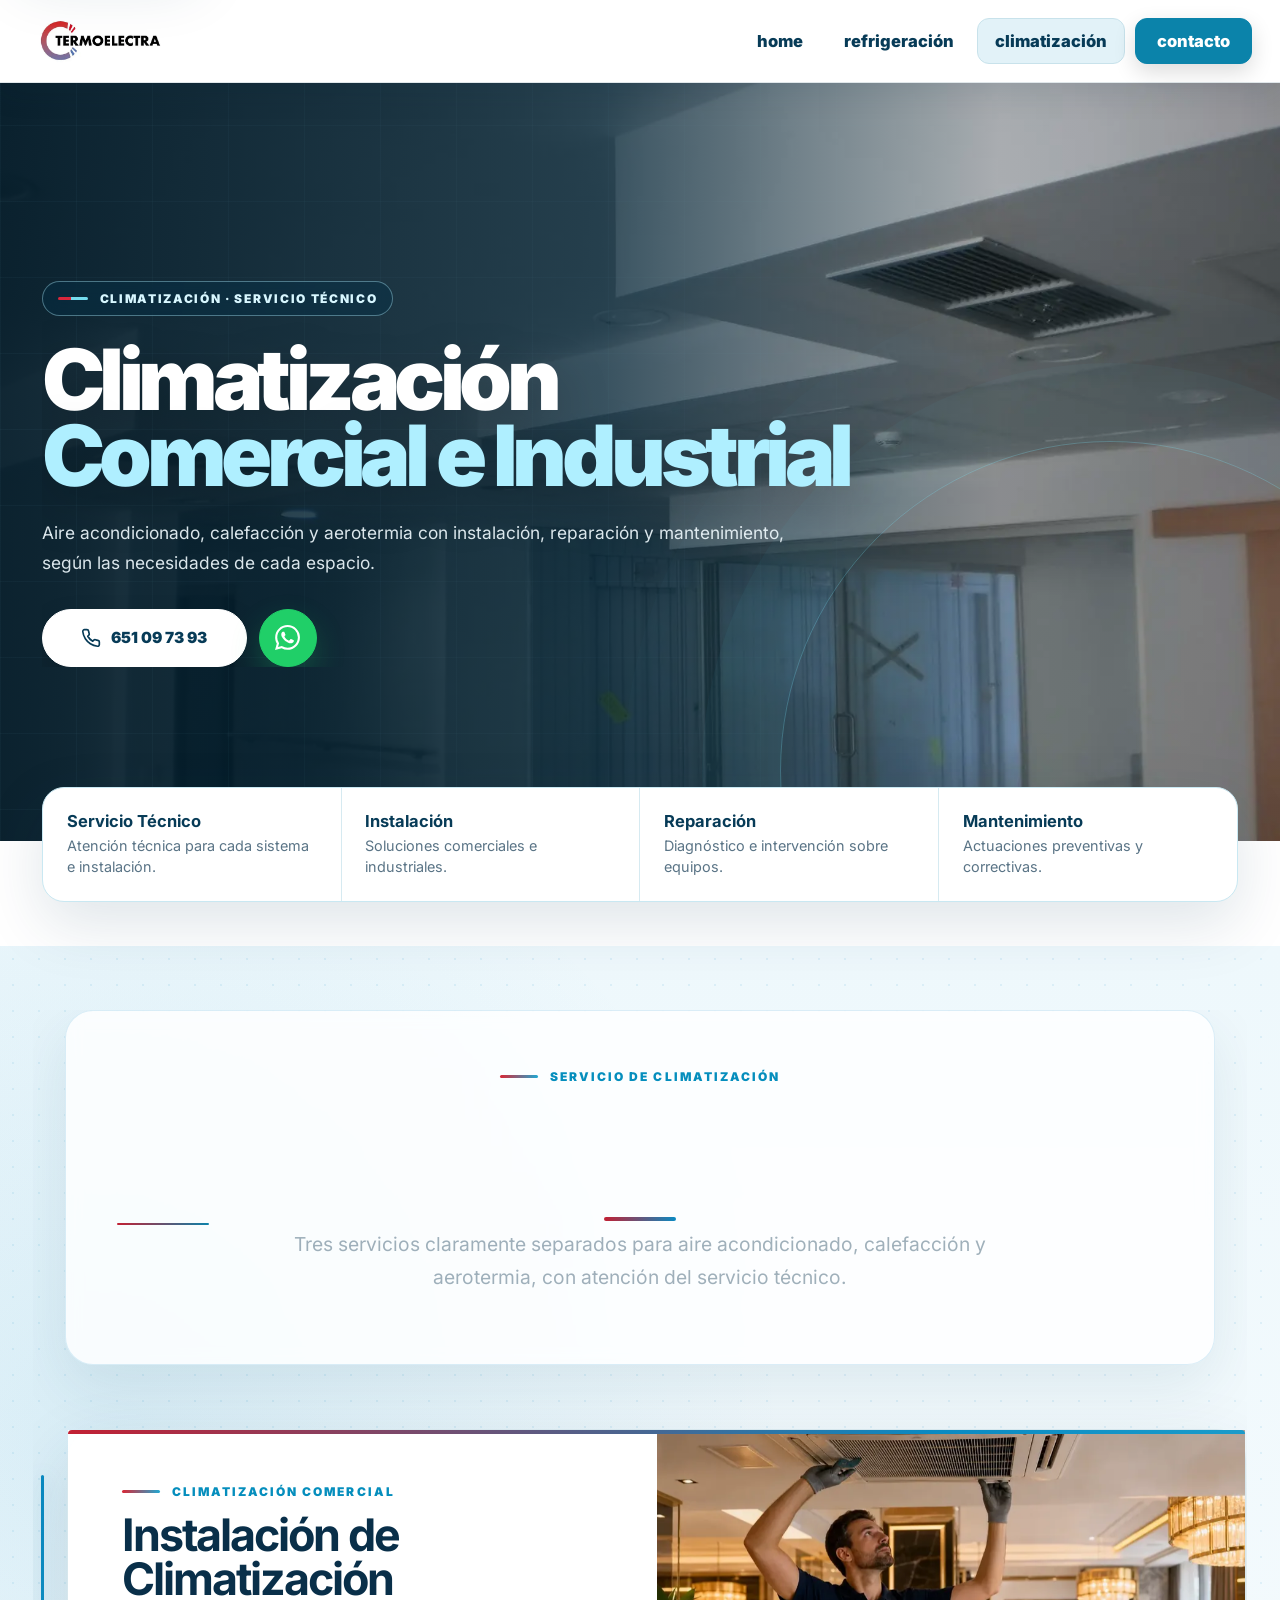
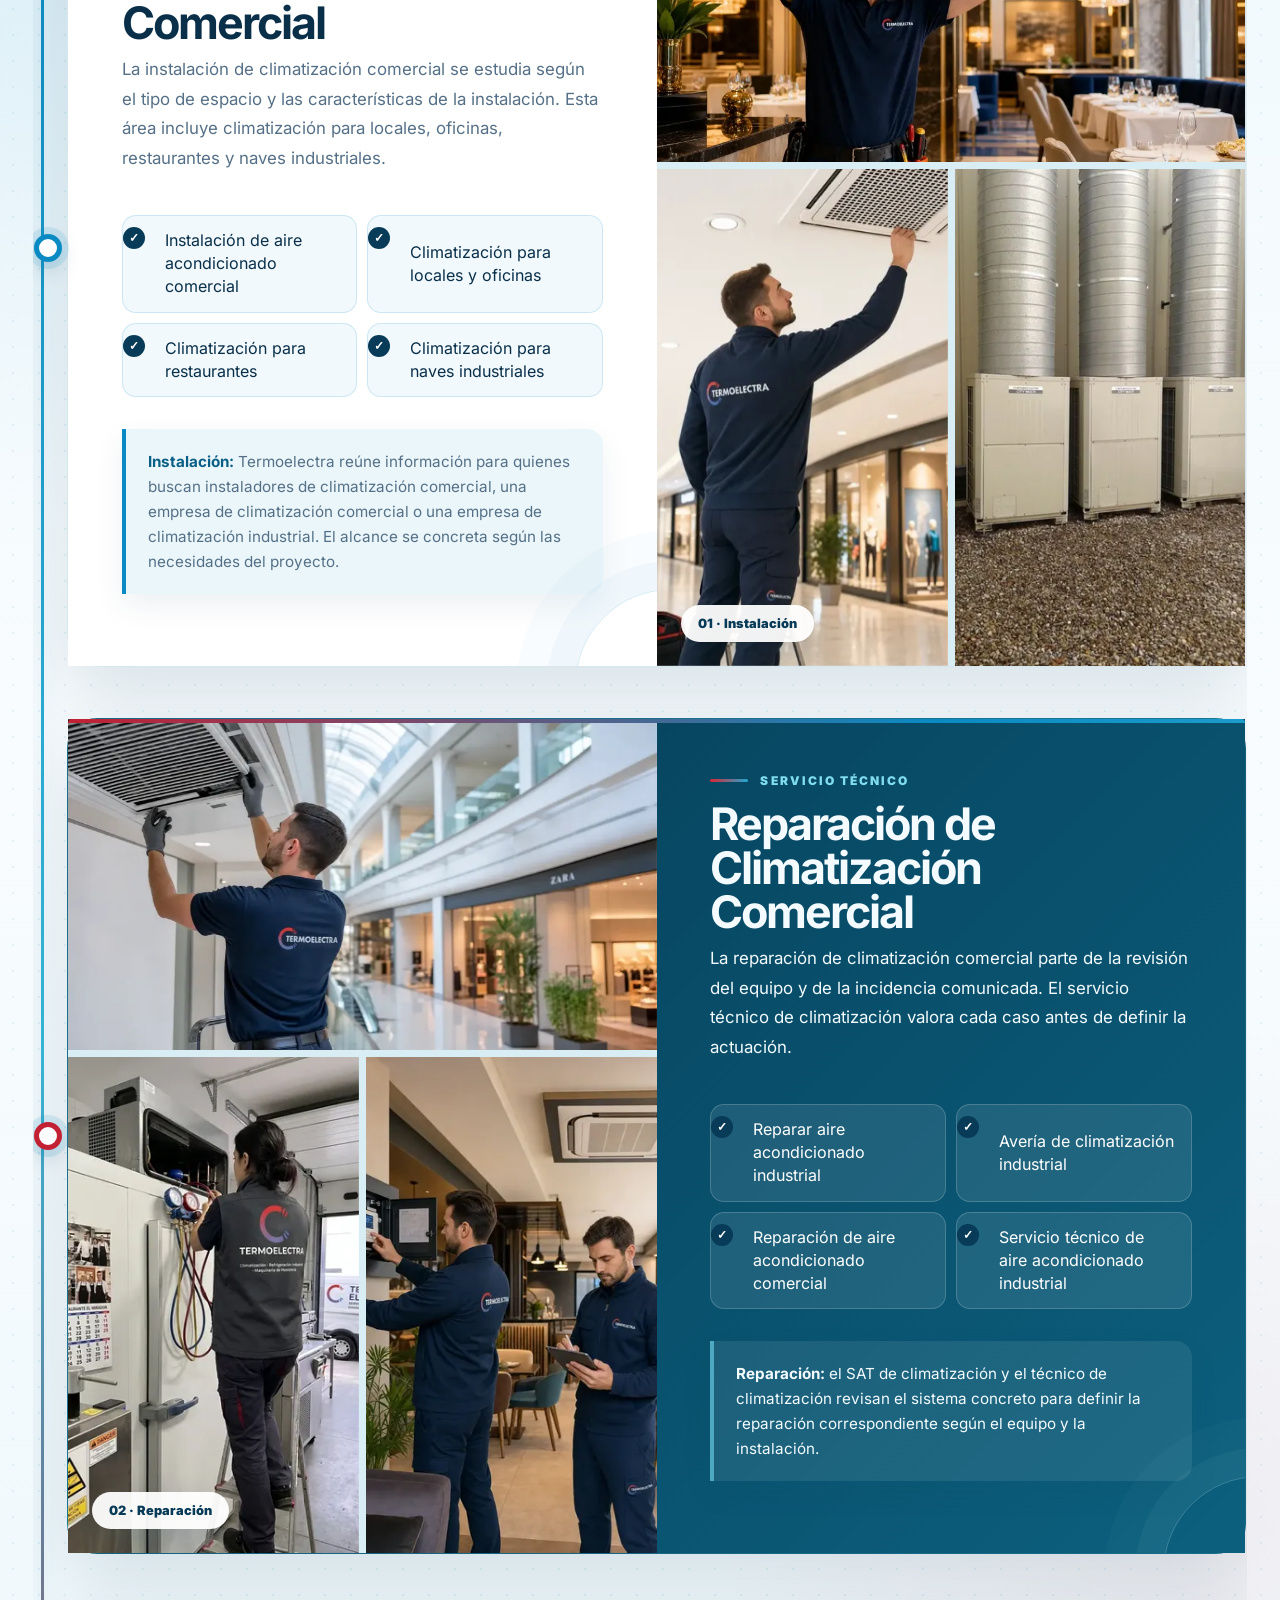
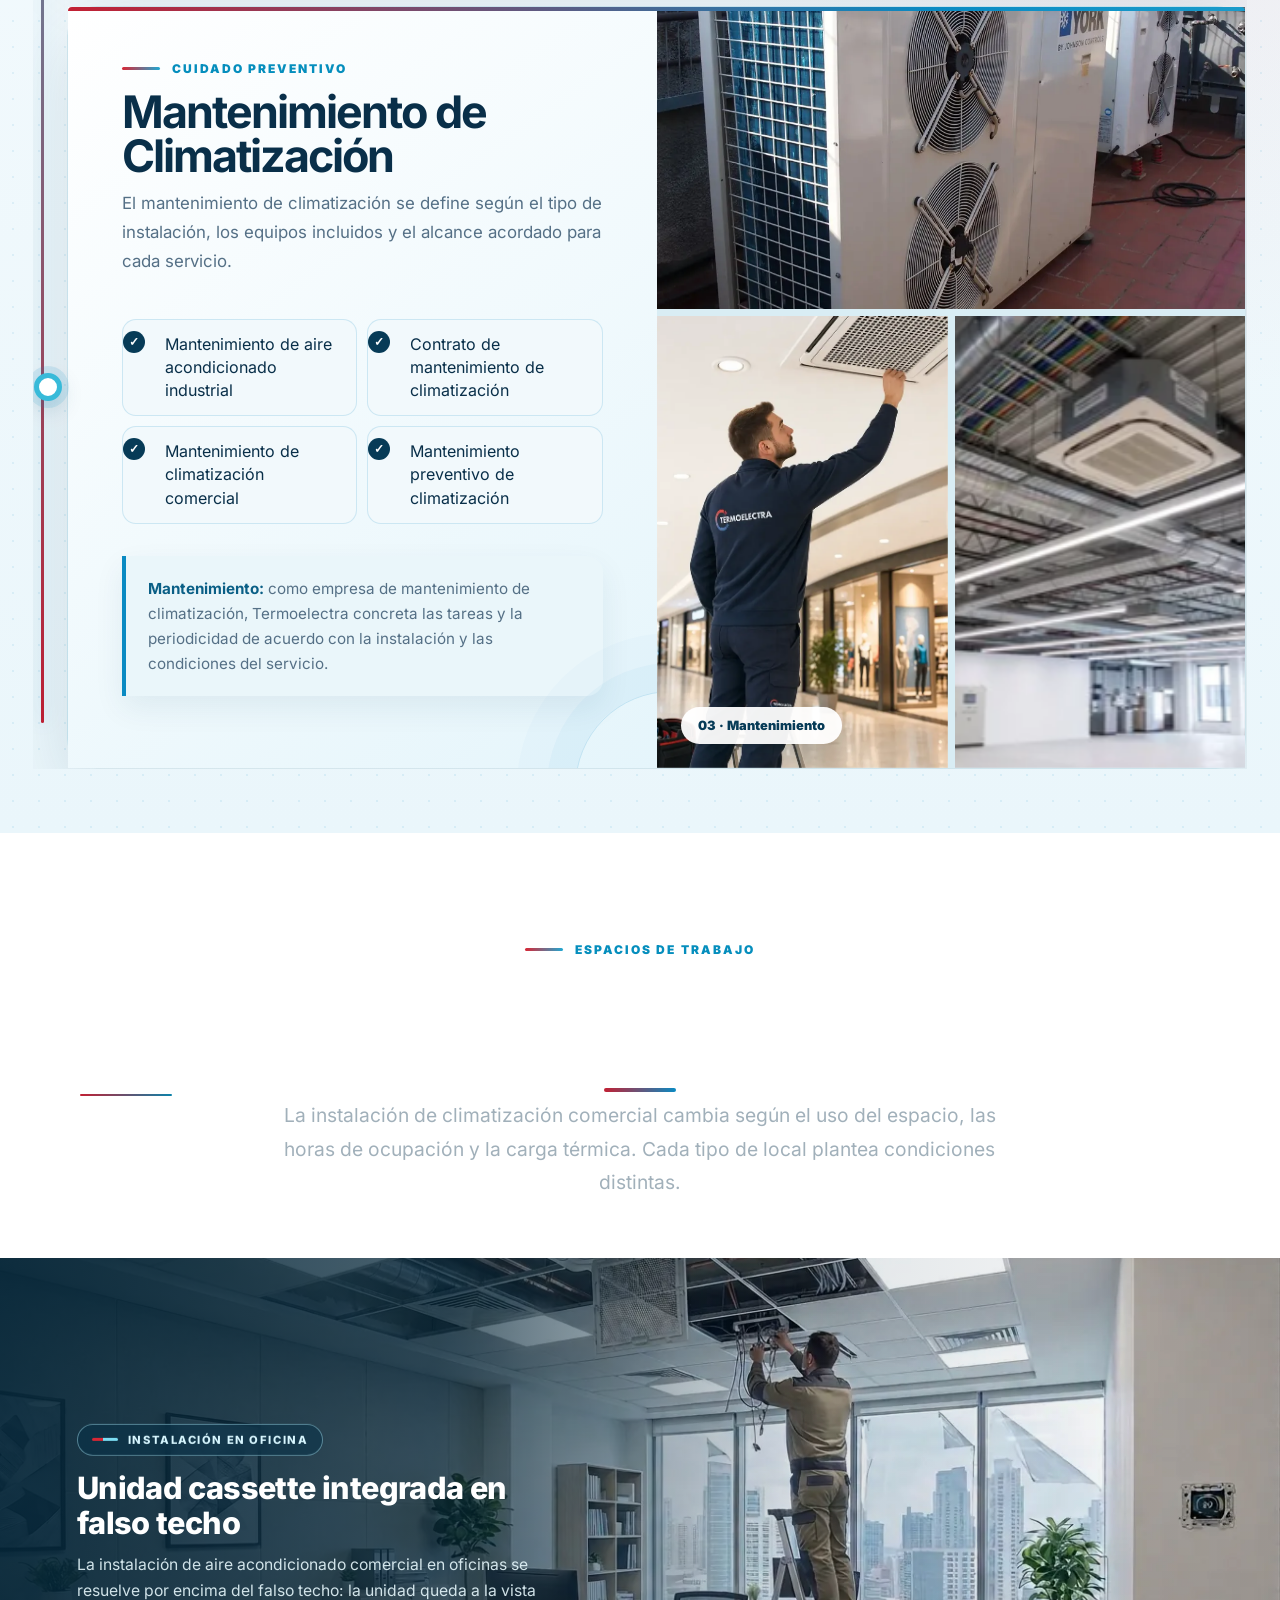
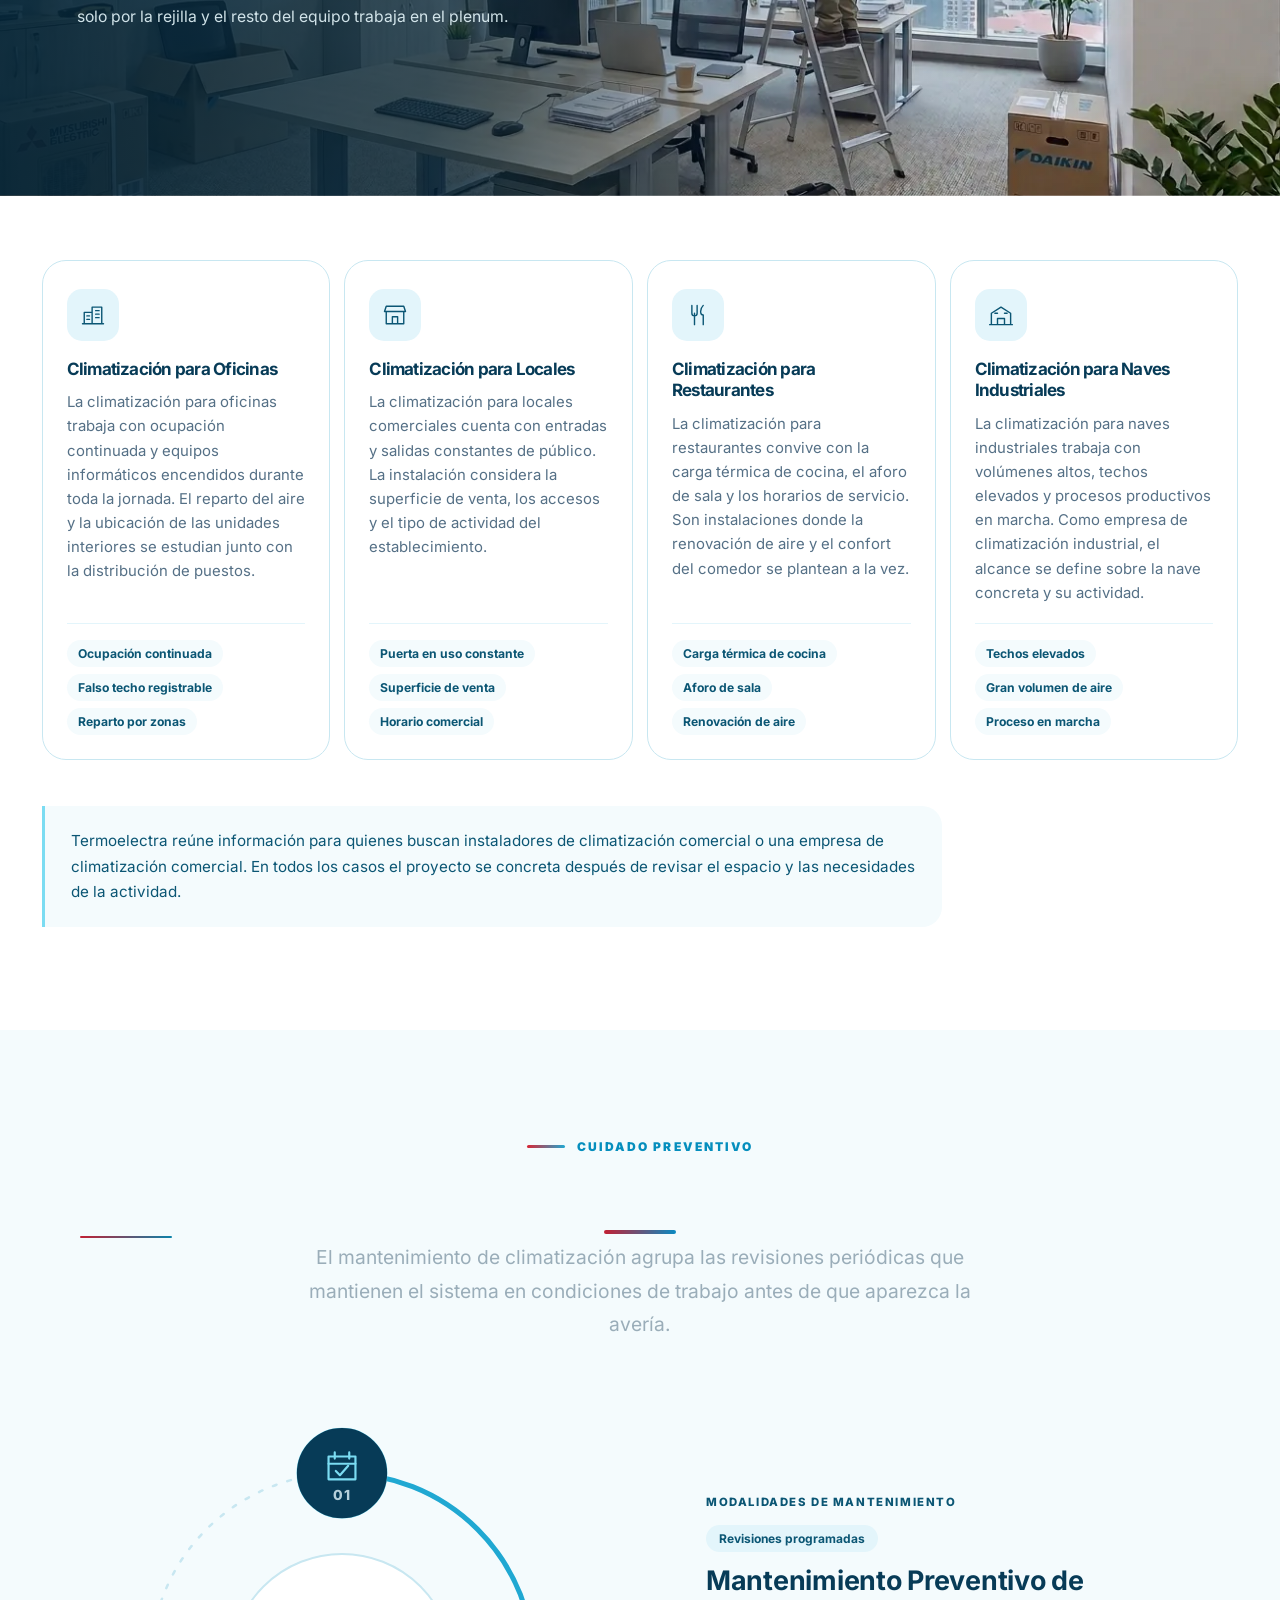
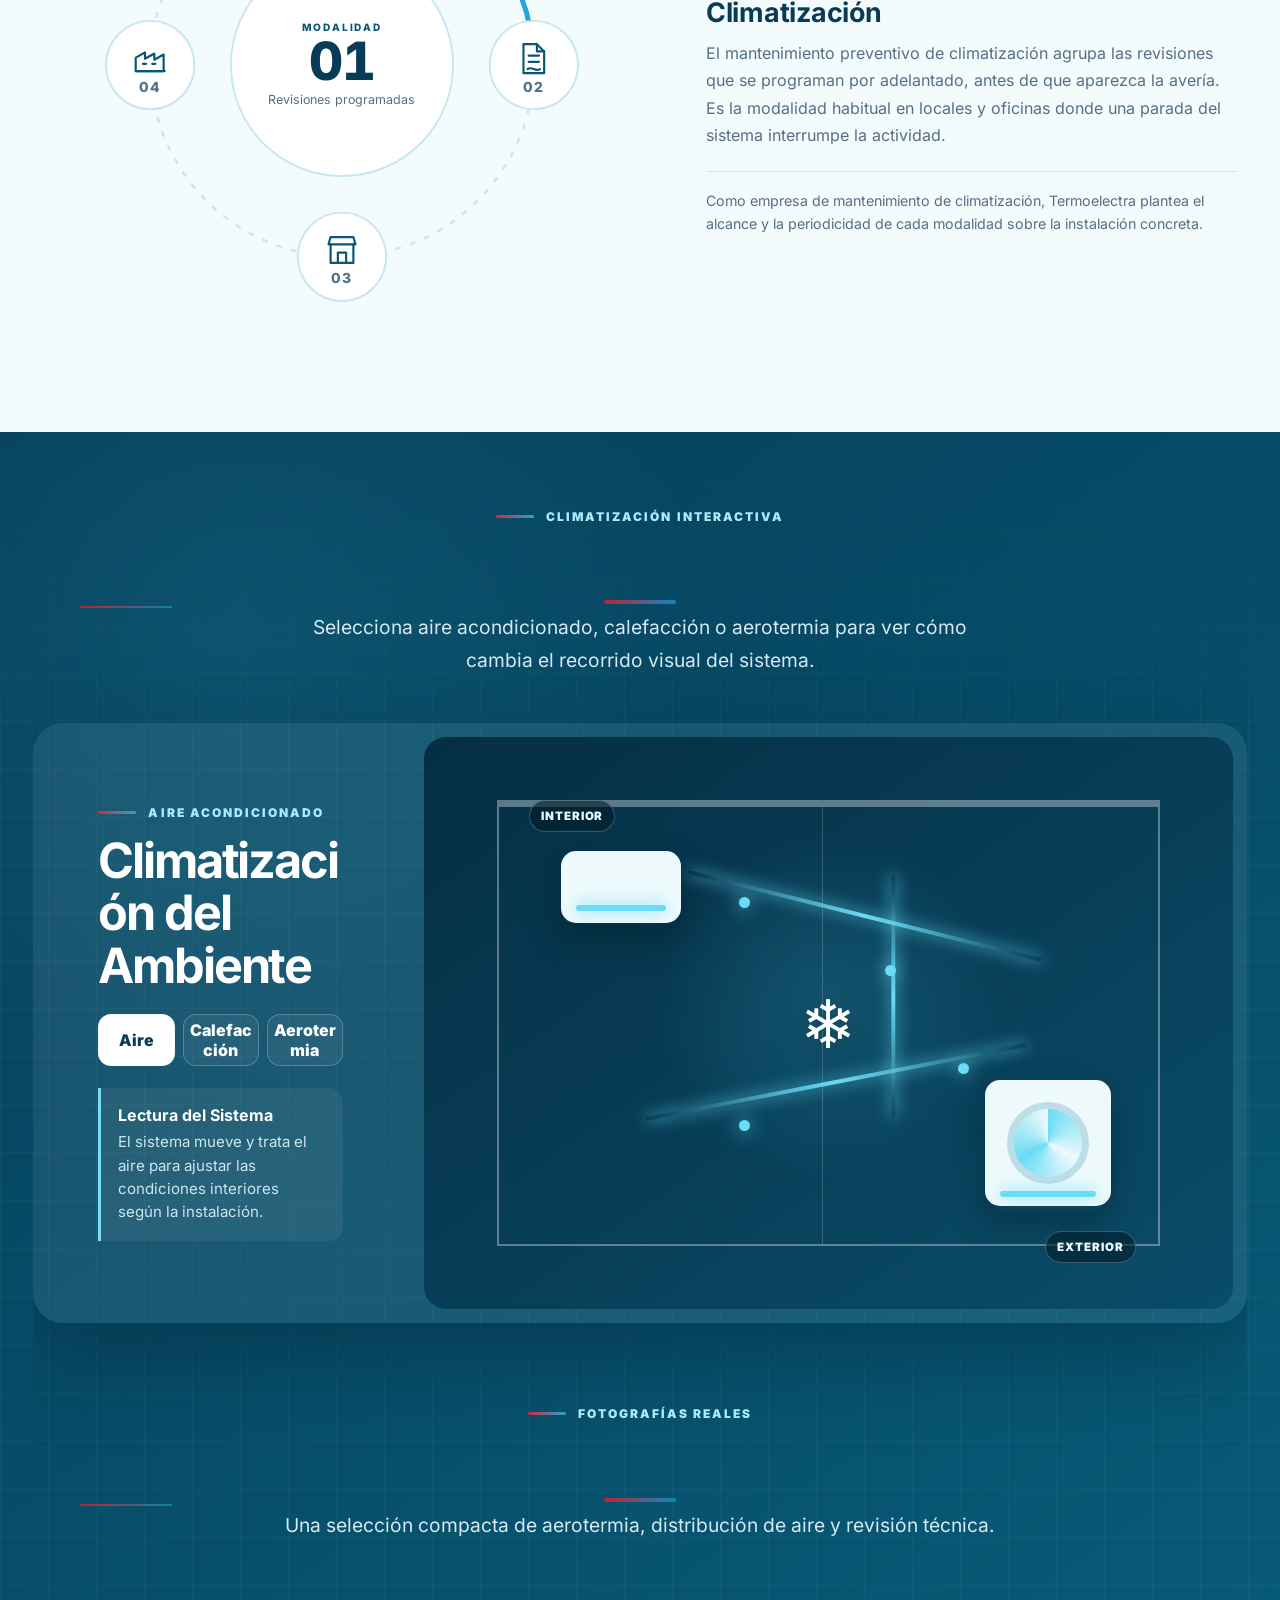
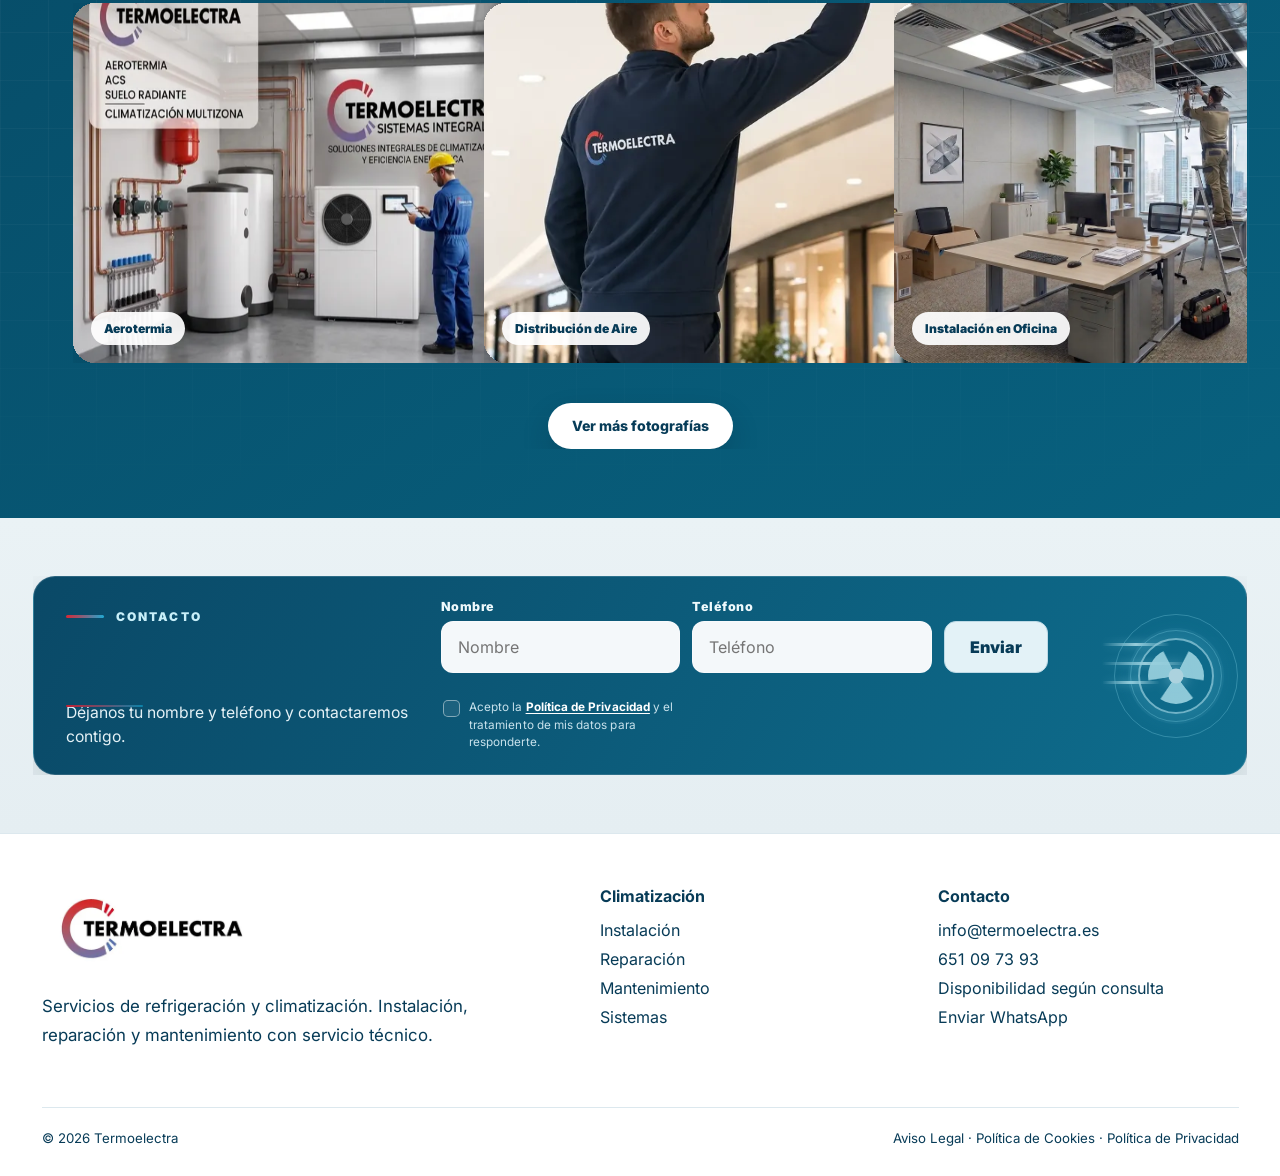
==== commit f621a199: "Add files via upload" ====
--- a/climatizacion/index.html
+++ b/climatizacion/index.html
@@ -70,7 +70,7 @@
     .skip-link{
       position:fixed;left:16px;top:-80px;z-index:9999;
       padding:12px 18px;border-radius:999px;background:var(--white);color:var(--navy);
-      font-weight:800;box-shadow:var(--shadow);transition:top .2s ease;
+      font-weight:800;box-shadow:var(--shadow);transition:top .2s cubic-bezier(.2,.7,.2,1);
     }
     .skip-link:focus{top:16px}
     .shell{width:min(var(--max),calc(100% - 40px));margin-inline:auto}
@@ -109,7 +109,7 @@
     /* Header */
     .site-header{
       position:fixed;z-index:1000;top:0;left:0;width:100%;padding:13px 18px;
-      transition:padding .25s ease,background .25s ease;
+      transition:padding .25s cubic-bezier(.2,.7,.2,1),background .25s cubic-bezier(.2,.7,.2,1);
     }
     .site-header.scrolled{padding-block:8px;background:rgba(7,59,87,.28);backdrop-filter:blur(12px)}
     .nav{
@@ -123,7 +123,7 @@
     .nav-links{display:flex;align-items:center;gap:4px}
     .nav-links a{
       position:relative;padding:14px 18px;border-radius:999px;
-      color:var(--navy);font-size:.94rem;font-weight:800;transition:background .2s,color .2s;
+      color:var(--navy);font-size:.94rem;font-weight:800;transition:background .2s cubic-bezier(.2,.7,.2,1),color .2s cubic-bezier(.2,.7,.2,1);
     }
     .nav-links a:hover,.nav-links a.active{background:var(--ice-2)}
     .nav-links a.active::after{
@@ -137,7 +137,7 @@
       background:var(--ice);cursor:pointer;place-items:center;
     }
     .menu-toggle span,.menu-toggle::before,.menu-toggle::after{
-      content:"";display:block;width:22px;height:2px;border-radius:8px;background:var(--navy);transition:.25s ease;
+      content:"";display:block;width:22px;height:2px;border-radius:8px;background:var(--navy);transition:.25s cubic-bezier(.2,.7,.2,1);
     }
     .menu-toggle span{margin:5px 0}
     .menu-toggle.active span{opacity:0}
@@ -146,7 +146,7 @@
     .menu-overlay{
       position:fixed;inset:0;z-index:998;opacity:0;pointer-events:none;
       background:rgba(2,14,22,.64);backdrop-filter:blur(7px);-webkit-backdrop-filter:blur(7px);
-      transition:opacity .3s ease;
+      transition:opacity .3s cubic-bezier(.2,.7,.2,1);
     }
     .menu-overlay.on{opacity:1;pointer-events:auto}
 
@@ -301,7 +301,7 @@
     .visual-label{position:absolute;padding:8px 11px;border:1px solid rgba(255,255,255,.22);border-radius:999px;background:rgba(0,29,43,.6);color:#e9fbff;font-size:.72rem;font-weight:900;letter-spacing:.08em;text-transform:uppercase}
     .label-in{left:13%;top:11%}
     .label-out{right:12%;bottom:8%}
-    .mode-symbol{position:absolute;left:50%;top:50%;font-size:4.2rem;transform:translate(-50%,-50%);filter:drop-shadow(0 10px 22px rgba(0,0,0,.35));transition:transform .25s}
+    .mode-symbol{position:absolute;left:50%;top:50%;font-size:4.2rem;transform:translate(-50%,-50%);filter:drop-shadow(0 10px 22px rgba(0,0,0,.35));transition:transform .25s cubic-bezier(.2,.7,.2,1)}
     .system-visual:hover .mode-symbol{transform:translate(-50%,-50%) scale(1.08)}
 
     /* Process */
@@ -316,7 +316,7 @@
     /* Gallery */
     .gallery-three{display:grid;grid-template-columns:1.15fr .85fr .85fr;gap:15px}
     .gallery-item{position:relative;height:390px;border-radius:26px;overflow:hidden;background:#0b405b}
-    .gallery-item img{width:100%;height:100%;object-fit:cover;transition:transform .45s ease,filter .45s ease}
+    .gallery-item img{width:100%;height:100%;object-fit:cover;transition:transform .45s cubic-bezier(.2,.7,.2,1),filter .45s cubic-bezier(.2,.7,.2,1)}
     .gallery-item:hover img{transform:scale(1.035);filter:brightness(.83)}
     .gallery-item span{
       position:absolute;left:18px;bottom:18px;padding:9px 13px;border-radius:999px;
@@ -344,9 +344,9 @@
       display:grid;grid-template-columns:1fr 48px;align-items:center;gap:18px;
       background:transparent;text-align:left;color:var(--navy);font-weight:900;cursor:pointer;
     }
-    .faq-plus{width:46px;height:46px;border-radius:50%;display:grid;place-items:center;background:var(--navy);color:#fff;font-size:1.55rem;line-height:1;transition:transform .25s,background .25s}
+    .faq-plus{width:46px;height:46px;border-radius:50%;display:grid;place-items:center;background:var(--navy);color:#fff;font-size:1.55rem;line-height:1;transition:transform .25s cubic-bezier(.2,.7,.2,1),background .25s cubic-bezier(.2,.7,.2,1)}
     .faq-item.open .faq-plus{transform:rotate(45deg);background:var(--red)}
-    .faq-a{display:grid;grid-template-rows:0fr;transition:grid-template-rows .28s ease}
+    .faq-a{display:grid;grid-template-rows:0fr;transition:grid-template-rows .28s cubic-bezier(.2,.7,.2,1)}
     .faq-a > div{overflow:hidden}
     .faq-a p{padding:0 82px 0 24px;margin:0;font-size:.96rem}
     .faq-item.open .faq-a{grid-template-rows:1fr}
@@ -378,7 +378,7 @@
     .mobile-bar{display:none}
 
     /* Reveal */
-    .reveal{opacity:0;transform:translateY(24px);transition:opacity .65s ease,transform .65s ease}
+    .reveal{opacity:0;transform:translateY(24px);transition:opacity .65s cubic-bezier(.2,.7,.2,1),transform .65s cubic-bezier(.2,.7,.2,1)}
     .reveal.visible{opacity:1;transform:none}
     .reveal.delay{transition-delay:.12s}
 
@@ -529,15 +529,15 @@
 <link href="../assets/shared-header.css" rel="stylesheet"/>
 <style>
 /* ===== PATCH: dinamismo + nota SEO ===== */
-
+#scrollProgress{position:fixed;top:0;left:0;height:3px;width:0;z-index:1400;background:linear-gradient(90deg,#c22033,#0a8ac2);pointer-events:none}
 .detail-note{margin-top:18px;padding:16px 20px;border-left:3px solid #35b6e0;background:rgba(53,182,224,.07);border-radius:0 12px 12px 0;font-size:.95rem;line-height:1.65}
 .detail-note strong{color:#0a5f86}
 .section.dark .detail-note strong{color:#9feaff}
 @media(prefers-reduced-motion:no-preference){
   .section-head h2{position:relative}
-  .section-head h2::after{content:"";position:absolute;left:0;bottom:-10px;width:72px;height:4px;border-radius:4px;background:linear-gradient(90deg,#c22033,#0a8ac2);transform:scaleX(0);transform-origin:left;transition:transform .85s cubic-bezier(.2,.7,.2,1) .25s}
+  .section-head h2::after{content:"";position:absolute;left:0;bottom:-10px;width:72px;height:4px;border-radius:4px;background:linear-gradient(90deg,#c22033,#0a8ac2);transform:scaleX(0);transform-origin:left;transition:transform .85s cubic-bezier(.2,.7,.2,1) .25s cubic-bezier(.2,.7,.2,1)}
   .section-head.in h2::after,.section-head.reveal.in h2::after{transform:scaleX(1)}
-  .detail-card{transition:transform .45s cubic-bezier(.2,.7,.2,1),box-shadow .45s}
+  .detail-card{transition:transform .45s cubic-bezier(.2,.7,.2,1),box-shadow .45s cubic-bezier(.2,.7,.2,1)}
   .detail-card:hover{transform:translateY(-6px);box-shadow:0 18px 44px rgba(6,40,70,.16)}
   .detail-media img{transition:transform 1s cubic-bezier(.2,.7,.2,1)}
   .detail-media:hover img{transform:scale(1.05)}
@@ -1240,7 +1240,7 @@
       border-radius:0!important;
       box-shadow:none!important;
       transform:translateY(0);
-      transition:transform .28s ease,padding .25s ease!important;
+      transition:transform .28s cubic-bezier(.2,.7,.2,1),padding .25s ease!important;
     }
     .shared-header.is-hidden{transform:translateY(-120%)!important}
     .shared-header .shared-nav{
@@ -1315,7 +1315,7 @@
       line-height:1!important;
       box-shadow:none!important;
       text-shadow:none!important;
-      transition:background .2s ease,border-color .2s ease,transform .2s ease!important;
+      transition:background .2s cubic-bezier(.2,.7,.2,1),border-color .2s cubic-bezier(.2,.7,.2,1),transform .2s ease!important;
     }
     .shared-header .shared-nav-links a::after{display:none!important}
     .shared-header .shared-nav-links a:hover{
@@ -1367,7 +1367,7 @@
       background:#fff!important;
       opacity:1!important;
       transform:none;
-      transition:transform .25s ease,opacity .2s ease!important;
+      transition:transform .25s cubic-bezier(.2,.7,.2,1),opacity .2s ease!important;
     }
     .shared-header .shared-menu.active span:nth-child(1),
     .shared-header .shared-menu.x span:nth-child(1){transform:translateY(6px) rotate(45deg)!important}
@@ -1511,62 +1511,21 @@
       color:#fff;
       font-size:.94rem;
       font-weight:900;
-      transition:transform .2s ease,background .2s ease,box-shadow .2s ease;
+      transition:transform .2s cubic-bezier(.2,.7,.2,1),background .2s cubic-bezier(.2,.7,.2,1),box-shadow .2s cubic-bezier(.2,.7,.2,1);
     }
     .unified-hero__button:hover{transform:translateY(-2px);background:rgba(255,255,255,.15)}
-    .unified-hero__button--primary{
-      border-color:#fff;
-      background:#fff;
-      color:#06354e;
-      box-shadow:0 13px 32px rgba(0,0,0,.18);
-    }
-    .unified-hero__button--primary:hover{background:#dff8ff;color:#052f46}
+    
+    
     .unified-hero__button--wa{border-color:#20cf68;background:#20cf68;color:#fff}
     .unified-hero__button svg{width:20px;height:20px;flex:0 0 auto}
-    .unified-hero__panel{
-      width:100%;
-      max-width:390px;
-      justify-self:end;
-      padding:27px;
-      border:1px solid rgba(164,228,243,.34);
-      border-radius:25px;
-      background:linear-gradient(145deg,rgba(4,50,73,.83),rgba(4,43,64,.7));
-      box-shadow:0 24px 58px rgba(0,19,30,.25);
-      backdrop-filter:blur(15px);
-      -webkit-backdrop-filter:blur(15px);
-    }
-    .unified-hero__panel>strong{
-      display:block;
-      margin-bottom:12px;
-      color:#d8f7ff;
-      font-size:.75rem;
-      font-weight:900;
-      letter-spacing:.15em;
-      text-transform:uppercase;
-    }
-    .unified-hero__row{
-      min-height:88px;
-      padding:14px 0;
-      display:grid;
-      grid-template-columns:52px 1fr;
-      align-items:center;
-      gap:14px;
-      border-top:1px solid rgba(255,255,255,.14);
-    }
-    .unified-hero__row:first-of-type{border-top:0}
-    .unified-hero__icon{
-      width:50px;
-      height:50px;
-      display:grid;
-      place-items:center;
-      border:1px solid rgba(151,226,243,.28);
-      border-radius:15px;
-      background:rgba(119,218,240,.12);
-      color:#a8edfb;
-    }
-    .unified-hero__icon svg{width:25px;height:25px;fill:none;stroke:currentColor;stroke-width:1.8;stroke-linecap:round;stroke-linejoin:round}
-    .unified-hero__row b{display:block;margin-bottom:4px;color:#fff;font-size:1rem}
-    .unified-hero__row span{display:block;color:#c5dfe8;font-size:.87rem;line-height:1.45}
+    
+    
+    
+    
+    
+    
+    
+    
 
     .unified-capability-wrap{
       position:relative;
@@ -1605,7 +1564,7 @@
       .unified-hero{min-height:780px}
       .unified-hero__inner{grid-template-columns:minmax(0,1fr) 330px;gap:38px}
       .unified-hero h1{font-size:clamp(3.45rem,6.1vw,5.7rem)}
-      .unified-hero__panel{padding:22px}
+      
     }
     @media(max-width:900px){
       .shared-header,
@@ -1659,14 +1618,14 @@
       .unified-hero__inner{width:min(100% - 36px,760px);grid-template-columns:1fr;gap:34px}
       .unified-hero__copy{max-width:760px}
       .unified-hero h1{font-size:clamp(3.25rem,10vw,5.25rem)}
-      .unified-hero__panel{max-width:none;justify-self:stretch;display:grid;grid-template-columns:repeat(3,1fr);gap:10px;padding:16px}
-      .unified-hero__panel>strong{grid-column:1/-1;margin:2px 5px 4px}
-      .unified-hero__row{min-height:0;padding:14px 12px;grid-template-columns:1fr;border:1px solid rgba(255,255,255,.13)!important;border-radius:16px;text-align:left}
-      .unified-hero__icon{width:43px;height:43px}
+      
+      
+      
+      
       .unified-capability-wrap{margin-top:-42px;background:linear-gradient(to bottom,transparent 0 42px,#fff 42px 100%)}
       .unified-capability{width:min(100% - 36px,760px);grid-template-columns:repeat(2,1fr)}
       .unified-capability__item:nth-child(2){border-right:0}
-      .unified-capability__item:nth-child(-n+2){border-bottom:1px solid #d6eaf1}
+      .unified-capability__item:nth-child(-n/**/+2){border-bottom:1px solid #d6eaf1}
     }
     @media(max-width:620px){
       .unified-hero{padding-bottom:86px}
@@ -1677,8 +1636,8 @@
       .unified-hero__copy>p{font-size:1rem;line-height:1.62}
       .unified-hero__actions{display:grid;grid-template-columns:1fr}
       .unified-hero__button{width:100%}
-      .unified-hero__panel{grid-template-columns:1fr;padding:15px}
-      .unified-hero__row{grid-template-columns:46px 1fr}
+      
+      
       .unified-capability{width:calc(100% - 28px);grid-template-columns:1fr}
       .unified-capability__item{min-height:92px;border-right:0!important;border-bottom:1px solid #d6eaf1!important}
       .unified-capability__item:last-child{border-bottom:0!important}
@@ -1888,7 +1847,7 @@
   font-size:clamp(1.04rem,1.35vw,1.23rem)!important;
   line-height:1.7!important;
 }
-.unified-hero__panel{display:none!important}
+
 .unified-hero__actions{
   display:flex!important;
   grid-template-columns:none!important;
@@ -1969,18 +1928,10 @@
 }
 
 /* 4. FAQ de Home: usa todo el ancho y evita la gran zona vacía. */
-.unified-home-faq.faq-wrap{
-  grid-template-columns:1fr!important;
-  gap:30px!important;
-}
-.unified-home-faq .faq-intro{
-  max-width:800px!important;
-}
-.unified-home-faq .faq-list{
-  grid-template-columns:repeat(2,minmax(0,1fr))!important;
-  align-items:start!important;
-}
-.unified-home-faq .faq-item{height:max-content!important}
+
+
+
+
 
 @media(max-width:1000px){
   .shared-nav{width:min(100% - 30px,1540px)!important}
@@ -2028,7 +1979,7 @@
   }
   .carousel .track{padding-inline:16px!important}
   .carousel .slide{flex:0 0 86vw!important;min-width:0!important;aspect-ratio:4/3!important}
-  .unified-home-faq .faq-list{grid-template-columns:1fr!important}
+  
 }
 
 @media(prefers-reduced-motion:reduce){
@@ -2427,7 +2378,7 @@
     opacity:0!important;
     visibility:hidden!important;
     pointer-events:none!important;
-    transition:opacity .22s ease,transform .22s ease,visibility .22s ease!important;
+    transition:opacity .22s cubic-bezier(.2,.7,.2,1),transform .22s cubic-bezier(.2,.7,.2,1),visibility .22s ease!important;
   }
   .te-v11-navlinks.open{
     transform:none!important;
@@ -2657,7 +2608,7 @@
 
 /* Refrigeración: restaurar el hero al encuadre original aprobado. */
 .unified-hero--refrigeracion{
-  --hero-image:url('hero-operarios.webp')!important;
+  --hero-image:url("hero-operarios.webp")!important;
   --hero-position:center center!important;
   --hero-shift:0px!important;
 }
@@ -2675,18 +2626,14 @@
 
 <style id="v13-footer-white">
 /* V13: footer completamente blanco en las tres páginas. */
-footer,
-.site-footer,
-.footer{
+footer{
   background:#ffffff!important;
   color:#073b57!important;
   border-top:1px solid #dce8ee!important;
   box-shadow:none!important;
 }
 footer::before,
-footer::after,
-.site-footer::before,
-.site-footer::after{
+footer::after{
   display:none!important;
 }
 footer h1,
@@ -2712,7 +2659,6 @@
   border-top-color:#dce8ee!important;
 }
 footer .footer-brand img,
-footer .foot-logo,
 footer .foot-logo-real,
 footer .footer-brand-card,
 footer .footer-brand-card img{
@@ -2812,7 +2758,7 @@
     visibility:hidden!important;
     pointer-events:none!important;
     transform:translateY(-10px) scale(.98)!important;
-    transition:opacity .2s ease,transform .2s ease,visibility .2s ease!important;
+    transition:opacity .2s cubic-bezier(.2,.7,.2,1),transform .2s cubic-bezier(.2,.7,.2,1),visibility .2s ease!important;
   }
   .shared-header .shared-nav-links.open,
   .site-header .shared-nav-links.open,
@@ -2875,7 +2821,7 @@
     opacity:0!important;
     visibility:hidden!important;
     pointer-events:none!important;
-    transition:opacity .2s ease,visibility .2s ease!important;
+    transition:opacity .2s cubic-bezier(.2,.7,.2,1),visibility .2s ease!important;
   }
   .shared-menu-overlay.on,
   .menu-overlay.on,
@@ -2947,7 +2893,7 @@
 /* Revelado coherente para elementos que antes aparecían de golpe. */
 .te-motion-item{
   opacity:0;transform:translate3d(0,24px,0);filter:blur(2px);
-  transition:opacity .78s var(--te-motion-ease),transform .78s var(--te-motion-ease),filter .55s ease;
+  transition:opacity .78s var(--te-motion-ease),transform .78s var(--te-motion-ease),filter .55s cubic-bezier(.2,.7,.2,1);
   transition-delay:var(--te-delay,0ms);will-change:opacity,transform;
 }
 .te-motion-item.te-motion-left{transform:translate3d(-30px,10px,0)}
@@ -2967,15 +2913,15 @@
 .center .te-v15-heading.te-motion-in::before,.section-head.center .te-v15-heading.te-motion-in::before{transform:translateX(-50%) scaleX(1)}
 
 /* Botones con respuesta más refinada. */
-.unified-hero__button,.home-v15-link,.btn,.nav-cta,.shared-contact,.contact-link,
-.detail-toggle,.mode-button,.car-btn,.faq-question,.faq-q{
+.unified-hero__button,.home-v15-link,.nav-cta,.shared-contact,.contact-link,
+.detail-toggle,.mode-button,.faq-question,.faq-q{
   -webkit-tap-highlight-color:transparent;
 }
-.unified-hero__button,.home-v15-link,.btn,.nav-cta,.shared-contact,.contact-link{
+.unified-hero__button,.home-v15-link,.nav-cta,.shared-contact,.contact-link{
   position:relative;overflow:hidden;isolation:isolate;
-  transition:transform .32s var(--te-motion-ease),box-shadow .32s ease,background-color .25s ease,border-color .25s ease,color .25s ease!important;
-}
-.unified-hero__button::after,.home-v15-link::after,.btn::after,.nav-cta::after,.shared-contact::after,.contact-link::after{
+  transition:transform .32s var(--te-motion-ease),box-shadow .32s cubic-bezier(.2,.7,.2,1),background-color .25s cubic-bezier(.2,.7,.2,1),border-color .25s cubic-bezier(.2,.7,.2,1),color .25s ease!important;
+}
+.unified-hero__button::after,.home-v15-link::after,.nav-cta::after,.shared-contact::after,.contact-link::after{
   content:"";position:absolute;z-index:-1;top:-35%;bottom:-35%;left:-70%;width:38%;
   background:linear-gradient(105deg,transparent,rgba(255,255,255,.34),transparent);
   transform:skewX(-18deg);transition:left .72s var(--te-motion-ease);pointer-events:none;
@@ -2983,8 +2929,8 @@
 
 /* Tarjetas y fotografías: profundidad discreta, sin cambiar composición. */
 .home-v15-area,.home-v15-response-card,.home-v15-cert,.home-v15-promise,
-.detail-card,.gallery-item,.camera-seo-card,.slide,.svc,.cert,.step,.faq-item{
-  transition:transform .48s var(--te-motion-ease),box-shadow .48s ease,border-color .35s ease,filter .35s ease!important;
+.detail-card,.gallery-item,.camera-seo-card,.slide,.svc,.step,.faq-item{
+  transition:transform .48s var(--te-motion-ease),box-shadow .48s cubic-bezier(.2,.7,.2,1),border-color .35s cubic-bezier(.2,.7,.2,1),filter .35s ease!important;
   will-change:transform;
 }
 .home-v15-area-media,.home-v15-gallery a,.detail-media,.gallery-item,.svc-media,.slide,.gallery a{
@@ -2997,7 +2943,7 @@
 .home-v15-area-media::after,.detail-media::after,.svc-media::after,.slide::after,.gallery-item::after{
   content:"";position:absolute;inset:0;pointer-events:none;opacity:0;
   background:linear-gradient(120deg,transparent 25%,rgba(255,255,255,.13) 48%,transparent 70%);
-  transform:translateX(-70%);transition:opacity .35s ease,transform .9s var(--te-motion-ease);
+  transform:translateX(-70%);transition:opacity .35s cubic-bezier(.2,.7,.2,1),transform .9s var(--te-motion-ease);
 }
 
 /* Menú y navegación: indicación de foco/posición más clara. */
@@ -3006,26 +2952,26 @@
   content:"";position:absolute;left:50%;right:50%;bottom:5px;height:2px;border-radius:99px;
   background:#0b83aa;transition:left .3s var(--te-motion-ease),right .3s var(--te-motion-ease);
 }
-.te-v11-header{transition:box-shadow .35s ease,background-color .35s ease,transform .35s var(--te-motion-ease)!important}
+.te-v11-header{transition:box-shadow .35s cubic-bezier(.2,.7,.2,1),background-color .35s cubic-bezier(.2,.7,.2,1),transform .35s var(--te-motion-ease)!important}
 .te-v11-header.te-v15-scrolled{box-shadow:0 12px 35px rgba(4,47,70,.11)!important}
 
 /* Formularios: foco visible y serio. */
 input,textarea,select{
-  transition:border-color .25s ease,box-shadow .25s ease,background-color .25s ease,transform .25s ease!important;
+  transition:border-color .25s cubic-bezier(.2,.7,.2,1),box-shadow .25s cubic-bezier(.2,.7,.2,1),background-color .25s cubic-bezier(.2,.7,.2,1),transform .25s ease!important;
 }
 input:focus,textarea:focus,select:focus{
   outline:none!important;border-color:#0b83aa!important;box-shadow:0 0 0 4px rgba(11,131,170,.12)!important;
 }
 
 @media (hover:hover) and (pointer:fine){
-  .unified-hero__button:hover,.home-v15-link:hover,.btn:hover,.nav-cta:hover,.shared-contact:hover,.contact-link:hover{
+  .unified-hero__button:hover,.home-v15-link:hover,.nav-cta:hover,.shared-contact:hover,.contact-link:hover{
     transform:translateY(-3px);box-shadow:0 16px 34px rgba(4,47,70,.19)!important;
   }
-  .unified-hero__button:hover::after,.home-v15-link:hover::after,.btn:hover::after,.nav-cta:hover::after,.shared-contact:hover::after,.contact-link:hover::after{left:135%}
+  .unified-hero__button:hover::after,.home-v15-link:hover::after,.nav-cta:hover::after,.shared-contact:hover::after,.contact-link:hover::after{left:135%}
   .te-v11-navlinks a:not(.shared-contact):hover::after,.shared-nav-links a:not(.shared-contact):hover::after,
   .te-v11-navlinks a.is-current:not(.shared-contact)::after,.shared-nav-links a.is-current:not(.shared-contact)::after{left:14%;right:14%}
   .home-v15-area:hover,.home-v15-response-card:hover,.home-v15-cert:hover,.home-v15-promise:hover,
-  .detail-card:hover,.camera-seo-card:hover,.slide:hover,.svc:hover,.cert:hover,.step:hover,.faq-item:hover{
+  .detail-card:hover,.camera-seo-card:hover,.slide:hover,.svc:hover,.step:hover,.faq-item:hover{
     transform:translateY(-6px);box-shadow:var(--te-motion-soft-shadow)!important;
   }
   .home-v15-area:hover img,.home-v15-gallery a:hover img,.detail-card:hover .detail-media img,
@@ -3194,7 +3140,7 @@
 .te-climatizacion .gallery-item{aspect-ratio:4/3!important;border-radius:24px!important;overflow:hidden!important}
 .te-climatizacion .gallery-item img{width:100%!important;height:100%!important;object-fit:cover!important}
 .te-climatizacion #contacto{padding:40px 0!important}
-.te-climatizacion .contact-panel{max-width:none!important;margin:0!important}
+
 
 @media(max-width:1050px){
   .te-home .home-v15-trust-grid,.te-home .home-v15-faq-layout,.te-home .home-v15-response-grid{grid-template-columns:1fr!important}
@@ -3480,12 +3426,12 @@
 @keyframes climateBadgeFloat{50%{transform:translateY(-5px)}}
 .te-climatizacion #servicios .check-list li{
   position:relative!important;overflow:hidden!important;
-  transition:transform .3s ease,box-shadow .3s ease,border-color .3s ease!important;
+  transition:transform .3s cubic-bezier(.2,.7,.2,1),box-shadow .3s cubic-bezier(.2,.7,.2,1),border-color .3s ease!important;
 }
 .te-climatizacion #servicios .check-list li::after{
   content:"";position:absolute;inset:0;transform:translateX(-110%);
   background:linear-gradient(100deg,transparent,rgba(255,255,255,.46),transparent);
-  transition:transform .65s ease;
+  transition:transform .65s cubic-bezier(.2,.7,.2,1);
 }
 .te-climatizacion #servicios .check-list li:hover{
   transform:translateX(5px)!important;box-shadow:0 12px 26px rgba(4,73,101,.11)!important;border-color:rgba(10,138,194,.38)!important;
@@ -3559,7 +3505,7 @@
   -webkit-backdrop-filter:none!important;
   padding:0!important;
 }
-.unified-hero__panel{display:none!important}
+
 .unified-hero__inner{grid-template-columns:1fr!important}
 .unified-hero__copy{width:min(980px,76vw)!important;max-width:980px!important}
 .unified-hero h1{max-width:980px!important}
@@ -3636,8 +3582,8 @@
 .espacios-band__copy p{margin:0;color:rgba(233,250,255,.88);font-size:.98rem;line-height:1.65}
 
 .espacios-grid{display:grid;grid-template-columns:repeat(4,minmax(0,1fr));gap:14px;margin-top:clamp(38px,5vw,64px)}
-.espacio{position:relative;display:flex;flex-direction:column;padding:28px 24px 24px;border:1px solid var(--line);border-radius:24px;background:#fff;transition:transform .28s ease,box-shadow .28s ease,border-color .28s ease}
-.espacio::before{content:"";position:absolute;left:24px;right:24px;top:0;height:3px;border-radius:0 0 4px 4px;background:linear-gradient(90deg,var(--cyan),var(--cyan-2));transform:scaleX(0);transform-origin:left;transition:transform .34s ease}
+.espacio{position:relative;display:flex;flex-direction:column;padding:28px 24px 24px;border:1px solid var(--line);border-radius:24px;background:#fff;transition:transform .28s cubic-bezier(.2,.7,.2,1),box-shadow .28s cubic-bezier(.2,.7,.2,1),border-color .28s cubic-bezier(.2,.7,.2,1)}
+.espacio::before{content:"";position:absolute;left:24px;right:24px;top:0;height:3px;border-radius:0 0 4px 4px;background:linear-gradient(90deg,var(--cyan),var(--cyan-2));transform:scaleX(0);transform-origin:left;transition:transform .34s cubic-bezier(.2,.7,.2,1)}
 .espacio:hover{transform:translateY(-5px);border-color:var(--cyan-2);box-shadow:0 20px 44px rgba(7,59,87,.11)}
 .espacio:hover::before{transform:scaleX(1)}
 .espacio__glyph{width:52px;height:52px;margin-bottom:18px;display:grid;place-items:center;border-radius:15px;background:var(--ice-2);color:var(--navy-2)}
@@ -3658,9 +3604,9 @@
 .cyc-core{fill:#fff;stroke:var(--line);stroke-width:1.5}
 .cyc-node{cursor:pointer;outline:none}
 .cyc-node__ring{fill:none;stroke:var(--cyan-2);stroke-width:2;opacity:0;transform:scale(1);transform-origin:center;transform-box:fill-box}
-.cyc-node__disc{fill:#fff;stroke:var(--line);stroke-width:1.5;transition:fill .32s ease,stroke .32s ease}
-.cyc-node__glyph{fill:none;stroke:var(--navy-2);stroke-width:2.1;stroke-linecap:round;stroke-linejoin:round;transition:stroke .32s ease}
-.cyc-node__num{fill:var(--muted);font-size:11px;font-weight:800;letter-spacing:.09em;text-anchor:middle;transition:fill .32s ease}
+.cyc-node__disc{fill:#fff;stroke:var(--line);stroke-width:1.5;transition:fill .32s cubic-bezier(.2,.7,.2,1),stroke .32s cubic-bezier(.2,.7,.2,1)}
+.cyc-node__glyph{fill:none;stroke:var(--navy-2);stroke-width:2.1;stroke-linecap:round;stroke-linejoin:round;transition:stroke .32s cubic-bezier(.2,.7,.2,1)}
+.cyc-node__num{fill:var(--muted);font-size:11px;font-weight:800;letter-spacing:.09em;text-anchor:middle;transition:fill .32s cubic-bezier(.2,.7,.2,1)}
 .cyc-node:hover .cyc-node__disc{stroke:var(--cyan-2)}
 .cyc-node:focus-visible .cyc-node__disc{stroke:var(--navy);stroke-width:3}
 .cyc-node.is-active .cyc-node__disc{fill:var(--navy);stroke:var(--navy)}
@@ -3687,19 +3633,19 @@
   .cyc-panel{animation:none}
 }
 
-.mant-panels{display:grid;grid-template-columns:1.02fr .98fr;gap:16px;margin-top:clamp(38px,5vw,60px)}
-.mant-panel{padding:34px 32px;border:1px solid var(--line);border-radius:26px;background:#fff}
-.mant-panel--dark{border-color:transparent;background:linear-gradient(150deg,var(--navy),#0a4b68);color:#fff}
-.mant-panel__label{display:block;margin-bottom:12px;color:var(--navy-2);font-size:.71rem;font-weight:800;letter-spacing:.14em;text-transform:uppercase}
-.mant-panel--dark .mant-panel__label{color:var(--cyan-2)}
-.mant-panel h3{margin:0 0 12px;color:var(--navy);font-size:1.22rem;line-height:1.28}
-.mant-panel--dark h3{color:#fff}
-.mant-panel p{margin:0;color:var(--muted);font-size:.95rem;line-height:1.68}
-.mant-panel--dark p{color:rgba(226,246,253,.86)}
-.mant-panel__list{list-style:none;margin:20px 0 0;padding:0;display:grid;gap:10px}
-.mant-panel__list li{position:relative;padding-left:26px;color:rgba(226,246,253,.92);font-size:.93rem;line-height:1.5}
-.mant-panel__list li::before{content:"";position:absolute;left:0;top:.5em;width:12px;height:2px;border-radius:2px;background:var(--cyan-2)}
-.mant-panel__foot{margin-top:16px!important;padding-top:16px;border-top:1px solid var(--ice-2);font-size:.9rem!important}
+
+
+
+
+
+
+
+
+
+
+
+
+
 
 @media(max-width:1080px){
   .espacios-grid{grid-template-columns:repeat(2,minmax(0,1fr))}
@@ -3732,8 +3678,8 @@
   .cyc-node__num{font-size:12px}
   .cyc-panel p{font-size:.95rem}
   .espacios-note{padding:18px 20px;font-size:.91rem}
-  .mant-panels{grid-template-columns:1fr}
-  .mant-panel{padding:28px 24px}
+  
+  
 }
 @media(prefers-reduced-motion:reduce){
   .espacio,.espacio::before{transition:none}
@@ -3776,12 +3722,10 @@
 @supports (overflow: clip){
   /* overflow:hidden crea contenedor de scroll y rompe view(); clip recorta sin crearlo. */
   html,body{overflow-x:clip}
-  .section,.home-v15-section,.ter-section,.espacios-band,.bld-stage,
-  .full-service-section,.cta-final,.cta,.contact-box,.compact-contact,
+  .section,.home-v15-section,.espacios-band,.bld-stage,
+  .full-service-section,.contact-box,.compact-contact,
   .home-v15-gallery figure,.home-v15-area-media,.home-v15-cert-line,
-  .gallery-item,.detail-media,.svc-media,.gallery a,.hero-media figure,
-  .service-map-media,.system-visual,.cold-system-media,.explorer-media,
-  .process-grid,.faq-item{overflow:clip}
+  .gallery-item,.detail-media,.svc-media,.gallery a,.system-visual,.cold-system-media,.faq-item{overflow:clip}
 }
 @keyframes teReveal{from{opacity:0;transform:translateY(28px)}to{opacity:1;transform:none}}
 @keyframes teRevealSoft{from{opacity:0;transform:translateY(16px)}to{opacity:1;transform:none}}
@@ -3864,7 +3808,7 @@
   backdrop-filter:blur(14px) saturate(1.4);
   border-bottom:1px solid rgba(11,90,130,.14);
   opacity:0;visibility:hidden;transform:translateY(-8px);
-  transition:opacity .3s ease,transform .3s ease,visibility .3s;
+  transition:opacity .3s cubic-bezier(.2,.7,.2,1),transform .3s cubic-bezier(.2,.7,.2,1),visibility .3s cubic-bezier(.2,.7,.2,1);
 }
 .pagenav.is-on{opacity:1;visibility:visible;transform:none}
 .pagenav__inner{
@@ -3878,7 +3822,7 @@
   padding:8px 14px;border-radius:999px;
   color:#51707f;
   font-size:.86rem;font-weight:700;text-decoration:none;white-space:nowrap;
-  transition:color .25s ease,background .25s ease;
+  transition:color .25s cubic-bezier(.2,.7,.2,1),background .25s cubic-bezier(.2,.7,.2,1);
 }
 .pagenav a:hover{color:#0b3a66;background:rgba(11,90,130,.06)}
 .pagenav a[aria-current="true"]{color:#fff;background:#0b3a66}
@@ -3904,8 +3848,8 @@
   .te-open,.te-open *,section,section > div,figure,
   .svc-media,.media-mosaic,.media-triptych,.fit-complete,
   .gallery,.gallery-item,.detail-media,.carousel-sec,.slide,
-  .cold-system-media,.system-visual,.explorer-media,.contact-box,.cta,.cta-final{overflow:clip}
-  .espacios-grid,.hscroll__track,.pagenav__inner{overflow-x:auto;overflow-y:visible}
+  .cold-system-media,.system-visual,.contact-box{overflow:clip}
+  .espacios-grid,.pagenav__inner{overflow-x:auto;overflow-y:visible}
 }
 /* Tratamientos sobre el contenido que ya existe. No añaden secciones ni imágenes. */
 
@@ -4308,11 +4252,11 @@
 <label for="climatePhone">Teléfono</label>
 <input autocomplete="tel" id="climatePhone" inputmode="tel" name="telefono" placeholder="Teléfono" required="" type="tel"/>
 </div>
-<div class="te-consent">
+<button class="compact-submit" type="submit">Enviar</button>
+<div class="te-consent te-consent--footnote">
 <input id="climateContactFormConsent" name="consentimiento" required="" type="checkbox"/>
-<label for="climateContactFormConsent">He leído y acepto la <a href="../legal/privacidad.html" rel="noopener" target="_blank">Política de Privacidad</a> y autorizo el tratamiento de mis datos para recibir respuesta a mi consulta.</label>
+<label for="climateContactFormConsent">Acepto la <a href="../legal/privacidad.html" rel="noopener" target="_blank">Política de Privacidad</a> y el tratamiento de mis datos para responderte.</label>
 </div>
-<button class="compact-submit" type="submit">Enviar</button>
 <p aria-live="polite" class="te-form-status" id="climateContactFormStatus" role="status"></p>
 </form>
 <div aria-hidden="true" class="contact-motion">
@@ -4400,7 +4344,7 @@
       window.addEventListener('resize', () => { if (window.innerWidth > 1000) closeMenu(); });
       const onScroll = () => header.classList.toggle('scrolled', window.scrollY > 24);
       onScroll();
-      window.addEventListener('scroll', onScroll, { passive:true });
+      window.addEventListener('scroll',(()=>{let q=false;return()=>{if(q)return;q=true;requestAnimationFrame(()=>{onScroll();q=false})}})(),{ passive:true });
 
       const explorerData = {
         air: {
@@ -4534,7 +4478,7 @@
   m();addEventListener('resize',m,{passive:true});
   addEventListener('scroll',function(){
     if(t)return;t=true;
-    requestAnimationFrame(function(){bar.style.width=(dh?Math.min(100,scrollY/dh*100):0)+'%';t=false});
+    requestAnimationFrame(function(){bar.style.setProperty('--te-progress',(dh?Math.min(1,scrollY/dh):0).toFixed(4));t=false});
   },{passive:true});
 })();
 </script>
@@ -4575,7 +4519,7 @@
     if (header) header.classList.toggle('te-v15-scrolled', window.scrollY > 18);
   };
   updateScrollUI();
-  window.addEventListener('scroll', updateScrollUI, { passive: true });
+  window.addEventListener('scroll',(()=>{let q=false;return()=>{if(q)return;q=true;requestAnimationFrame(()=>{updateScrollUI();q=false})}})(),{ passive: true });
   window.addEventListener('resize', updateScrollUI, { passive: true });
 
   // Títulos principales de cada bloque.
--- a/assets/shared-header.css
+++ b/assets/shared-header.css
@@ -298,3 +298,108 @@
   .shared-nav-links,
   .shared-menu-overlay{transition:none!important}
 }
+
+
+/* ---- Formulario de contacto: consentimiento RGPD y estado de envío ---- */
+.te-consent{
+  display:flex; align-items:flex-start; gap:10px;
+  margin:4px 0 14px; font-size:.82rem; line-height:1.45;
+}
+.te-consent input[type=checkbox]{
+  flex:0 0 auto; width:18px; height:18px; margin:2px 0 0;
+  accent-color:#158bb5; cursor:pointer;
+}
+.te-consent label{ cursor:pointer; }
+/* Hereda el mismo tono que las etiquetas del formulario: en la home el contenedor
+   resolvía a var(--ink) navy sobre tarjeta navy y el texto quedaba ilegible (1,53:1). */
+.compact-contact-form .te-consent,
+.compact-contact-form .te-consent label{ color:#eef9fc; }
+.compact-contact-form .te-consent a{ color:#fff; }
+.te-consent a{ text-decoration:underline; font-weight:700; }
+.te-consent input[type=checkbox]:focus-visible{ outline:2px solid #a9edff; outline-offset:2px; }
+.te-form-status{
+  margin:10px 0 0; min-height:0; font-size:.86rem; font-weight:600; line-height:1.45;
+}
+.te-form-status:empty{ display:none; }
+.te-form-status.is-error{ color:#d8273c; }
+.te-form-status.is-ok{ color:#0f9f52; }
+.section-dark .te-form-status.is-error,
+.compact-contact .te-form-status.is-error{ color:#ffb3bd; }
+.section-dark .te-form-status.is-ok,
+.compact-contact .te-form-status.is-ok{ color:#8ef0bb; }
+@media (max-width:600px){ .te-consent{ font-size:.78rem; } }
+
+
+/* ---- Consentimiento como pie del formulario (v2) ------------------------ */
+.te-consent--footnote{
+  display:flex; align-items:flex-start; gap:9px;
+  margin:14px 2px 0; padding:0;
+  font-size:.735rem; line-height:1.5; letter-spacing:.005em;
+}
+.compact-contact-form .te-consent--footnote,
+.compact-contact-form .te-consent--footnote label{ color:#c8e2ec; }
+.compact-contact-form .te-consent--footnote a{ color:#fff; }
+
+/* Casilla propia: la nativa desentonaba con el resto del formulario */
+.te-consent--footnote input[type=checkbox]{
+  appearance:none; -webkit-appearance:none;
+  flex:0 0 auto; position:relative; top:1px;
+  width:17px; height:17px; margin:0; padding:0;
+  border:1.5px solid rgba(255,255,255,.45); border-radius:5px;
+  background:rgba(255,255,255,.07); cursor:pointer;
+  transition:border-color .18s cubic-bezier(.2,.7,.2,1),
+             background .18s cubic-bezier(.2,.7,.2,1),
+             box-shadow .18s cubic-bezier(.2,.7,.2,1);
+}
+.te-consent--footnote input[type=checkbox]:hover{ border-color:rgba(255,255,255,.8); }
+.te-consent--footnote input[type=checkbox]:checked{
+  border-color:#20a8d2; background:linear-gradient(135deg,#158bb5,#20a8d2);
+}
+/* La marca se dibuja al marcar; sin transición de layout, solo transform */
+.te-consent--footnote input[type=checkbox]::after{
+  content:""; position:absolute; left:5px; top:1.5px;
+  width:4px; height:9px; border:solid #fff; border-width:0 2px 2px 0;
+  transform:rotate(45deg) scale(0); transform-origin:center;
+  transition:transform .22s cubic-bezier(.34,1.4,.5,1);
+}
+.te-consent--footnote input[type=checkbox]:checked::after{ transform:rotate(45deg) scale(1); }
+.te-consent--footnote input[type=checkbox]:focus-visible{
+  outline:none; box-shadow:0 0 0 3px rgba(169,237,255,.55);
+}
+.te-consent--footnote label{ cursor:pointer; }
+.te-consent--footnote a{ text-decoration:underline; text-underline-offset:2px; font-weight:700; }
+
+/* Aviso cuando se intenta enviar sin marcar */
+.te-consent--footnote.is-missing input[type=checkbox]{
+  border-color:#ff8f9c; background:rgba(216,39,60,.18);
+}
+.compact-contact-form .te-consent--footnote.is-missing,
+.compact-contact-form .te-consent--footnote.is-missing label{ color:#ffc3cb; }
+@media (prefers-reduced-motion: no-preference){
+  .te-consent--footnote.is-missing{ animation:te-consent-nudge .4s cubic-bezier(.36,.07,.19,.97); }
+  @keyframes te-consent-nudge{
+    0%,100%{transform:translateX(0)} 22%{transform:translateX(-4px)}
+    55%{transform:translateX(3px)} 80%{transform:translateX(-2px)}
+  }
+}
+@media (max-width:600px){ .te-consent--footnote{ font-size:.72rem; } }
+
+/* La barra de progreso animaba `width` (layout en cada fotograma).
+   Con scaleX el trabajo se queda en el compositor. Mismo resultado visual. */
+#scrollProgress, .te-v15-progress > span, .scroll-progress > span{
+  width:100%!important;
+  transform-origin:0 50%;
+  transform:scaleX(var(--te-progress,0));
+  will-change:transform;
+}
+@supports (animation-timeline: scroll()){
+  @media (prefers-reduced-motion: no-preference){
+    /* Donde el navegador lo soporta, la barra la mueve el propio compositor
+       sin pasar por JavaScript. */
+    #scrollProgress, .te-v15-progress > span, .scroll-progress > span{
+      animation:te-progress-grow linear both;
+      animation-timeline:scroll(root block);
+    }
+    @keyframes te-progress-grow{ from{transform:scaleX(0)} to{transform:scaleX(1)} }
+  }
+}
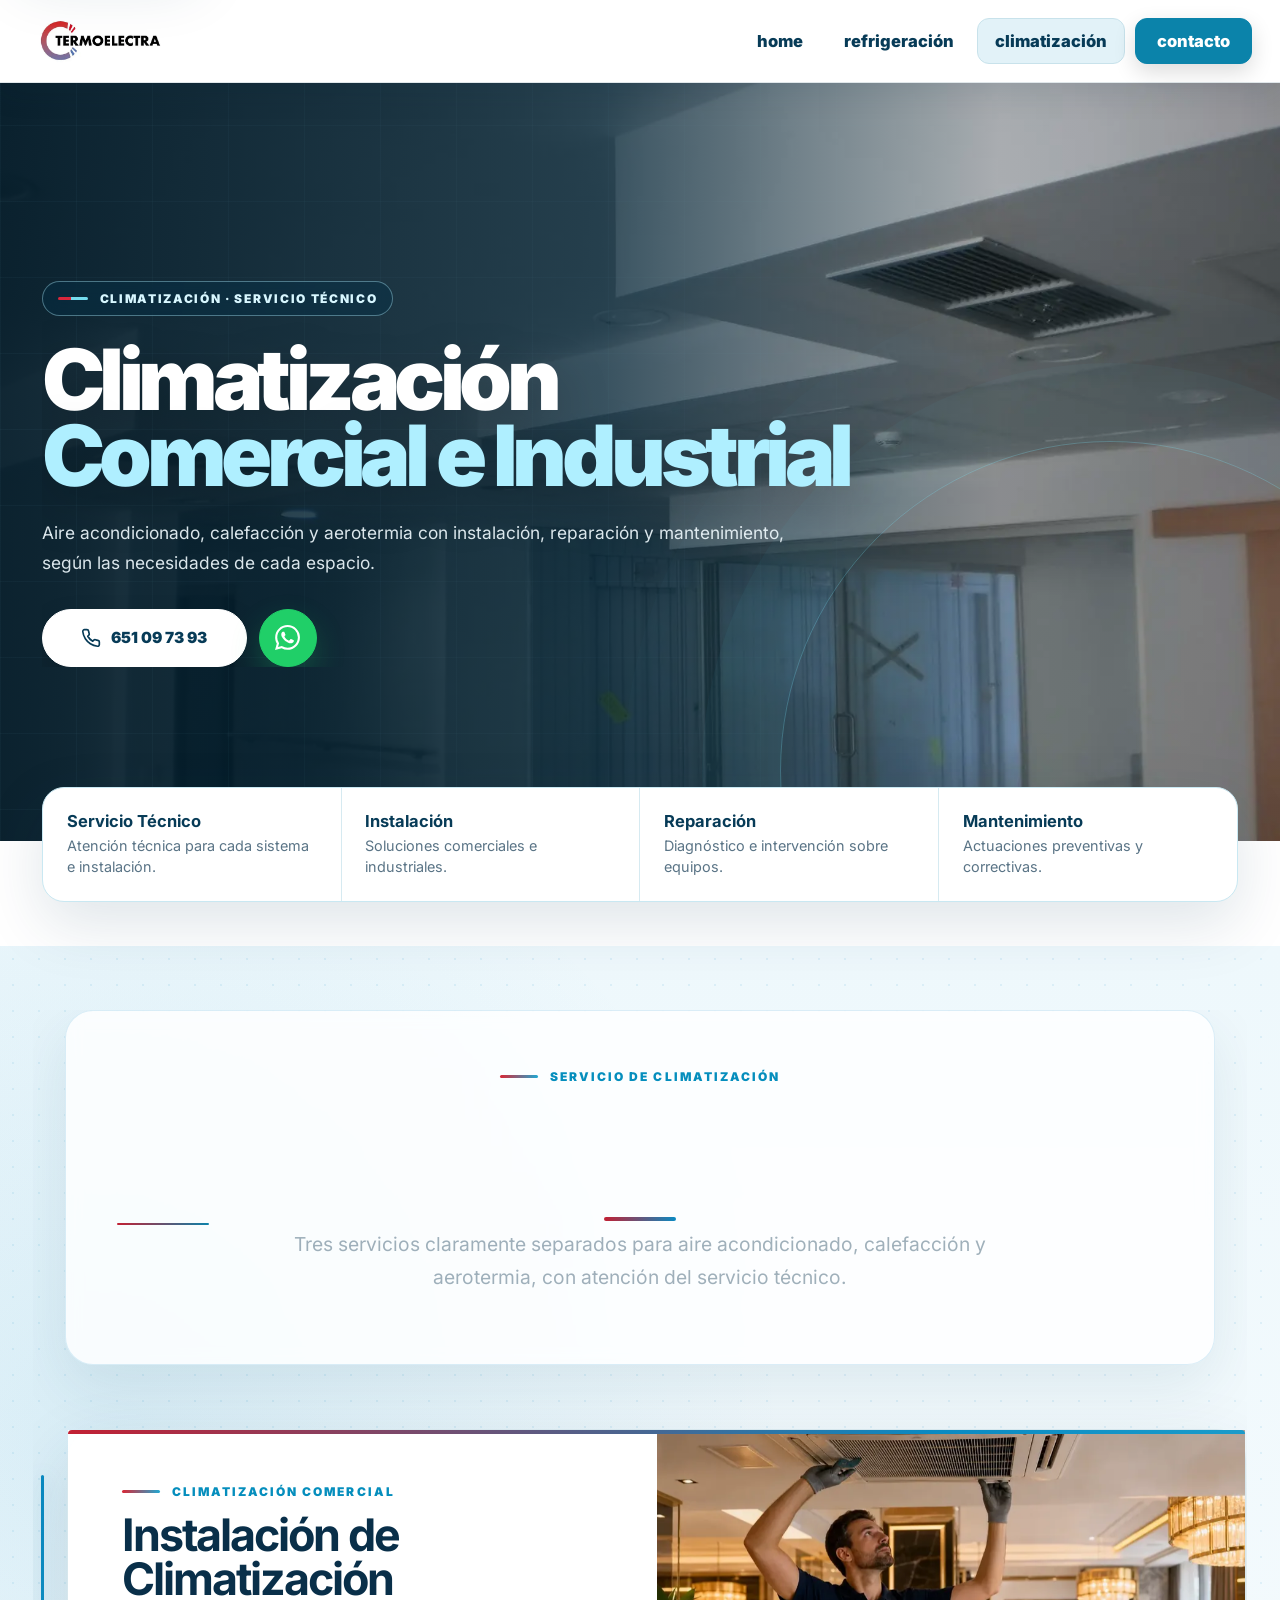
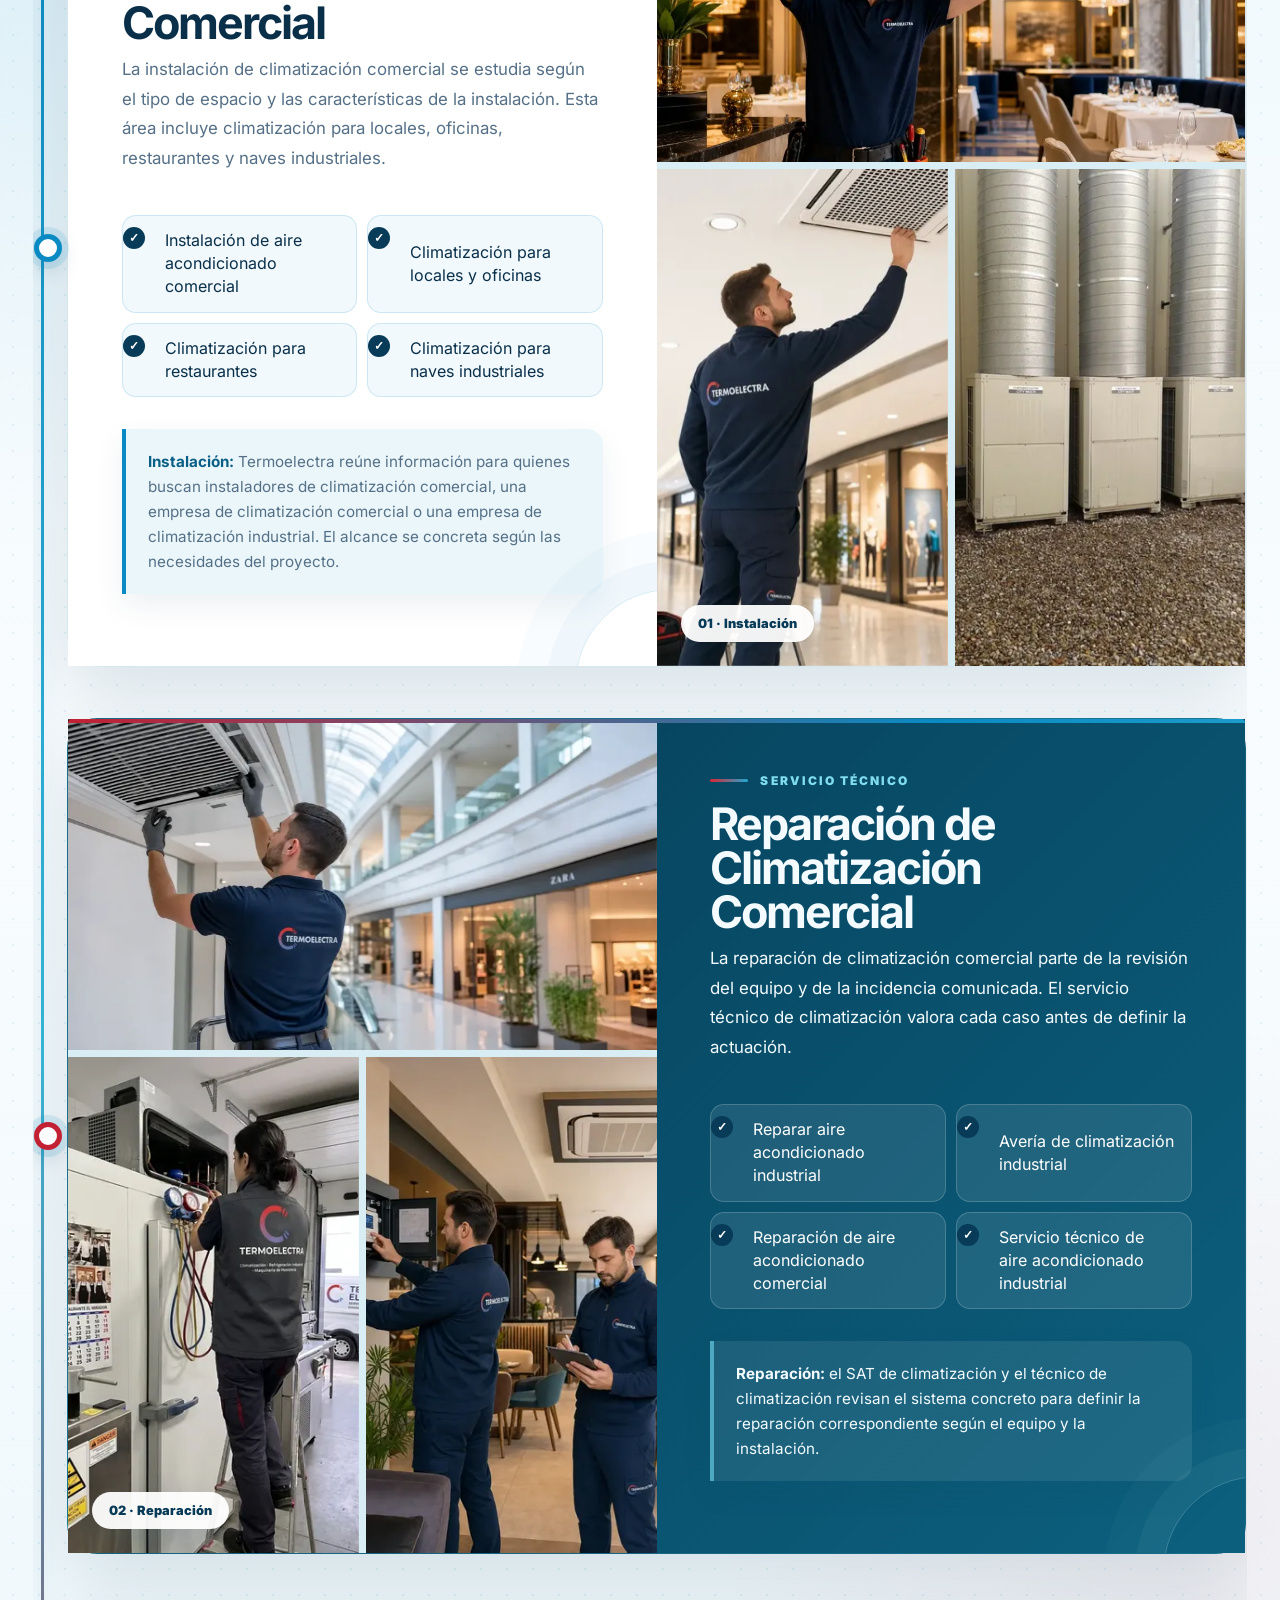
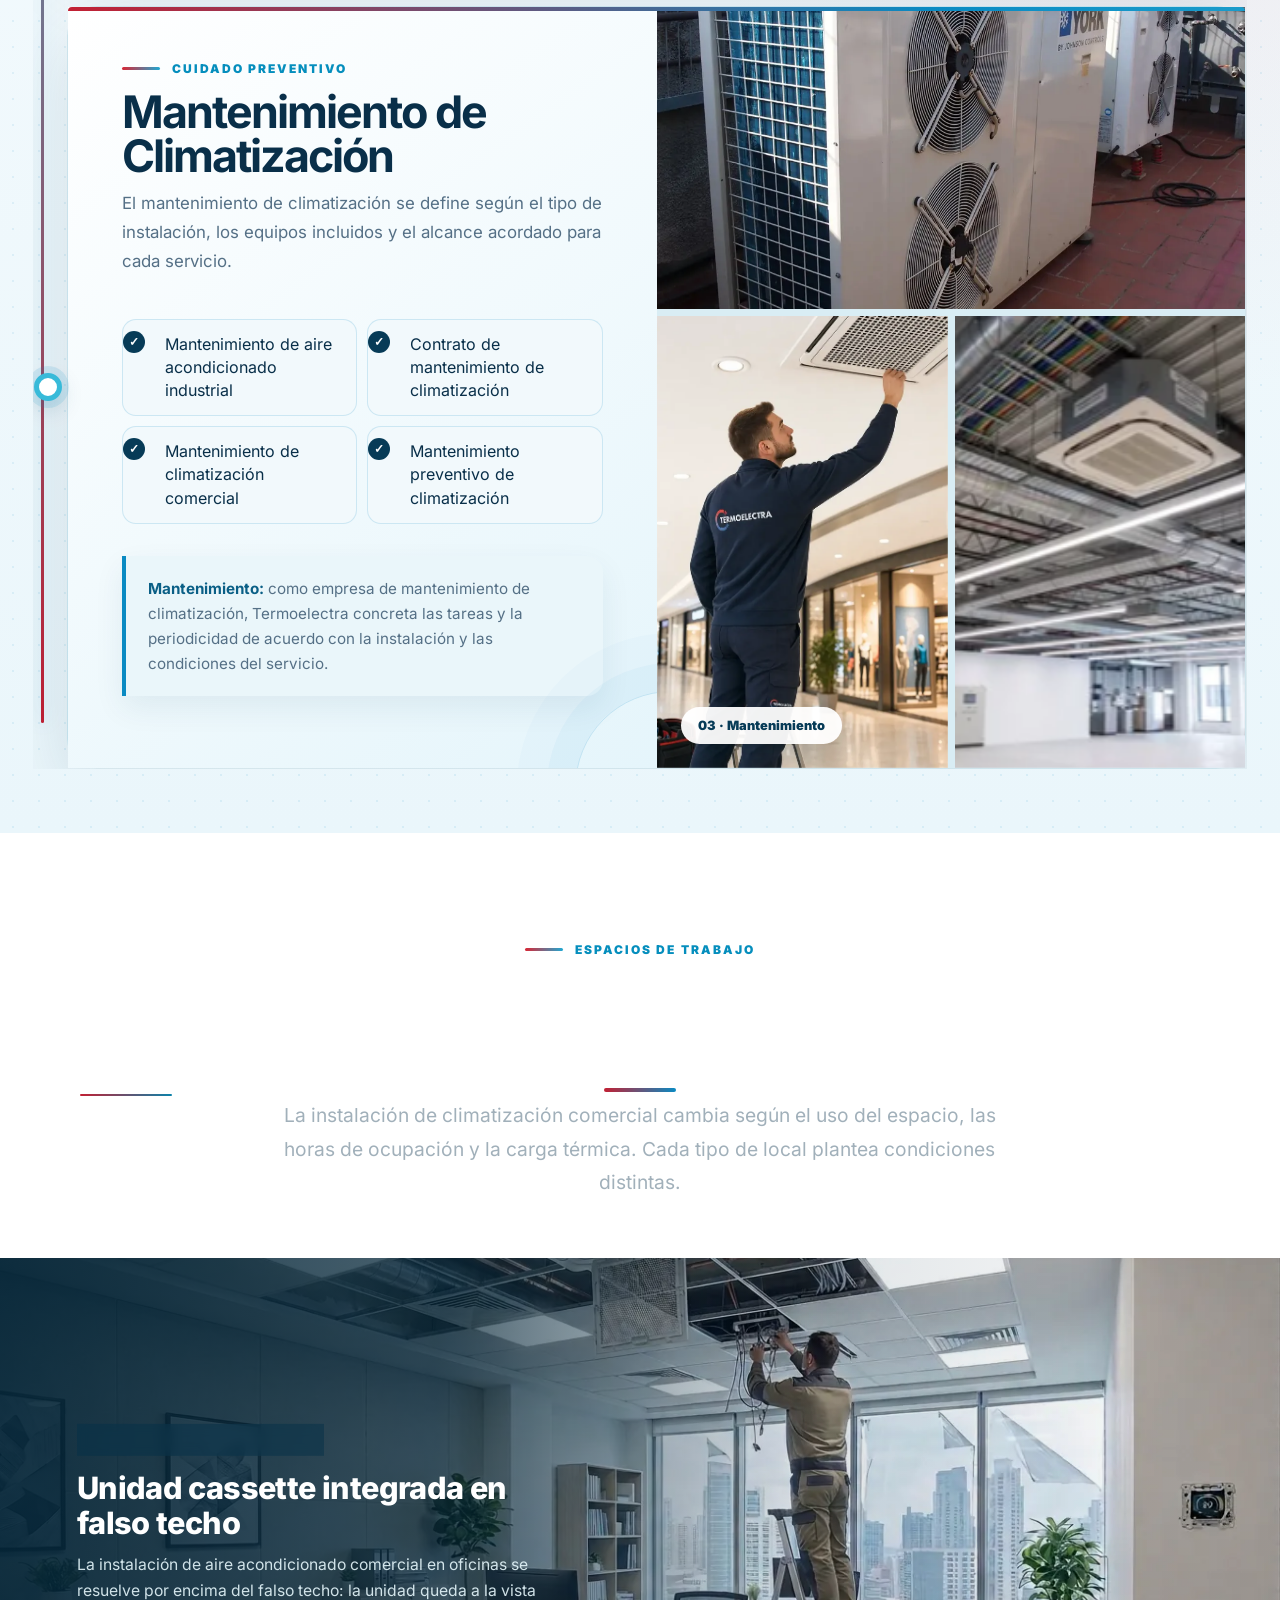
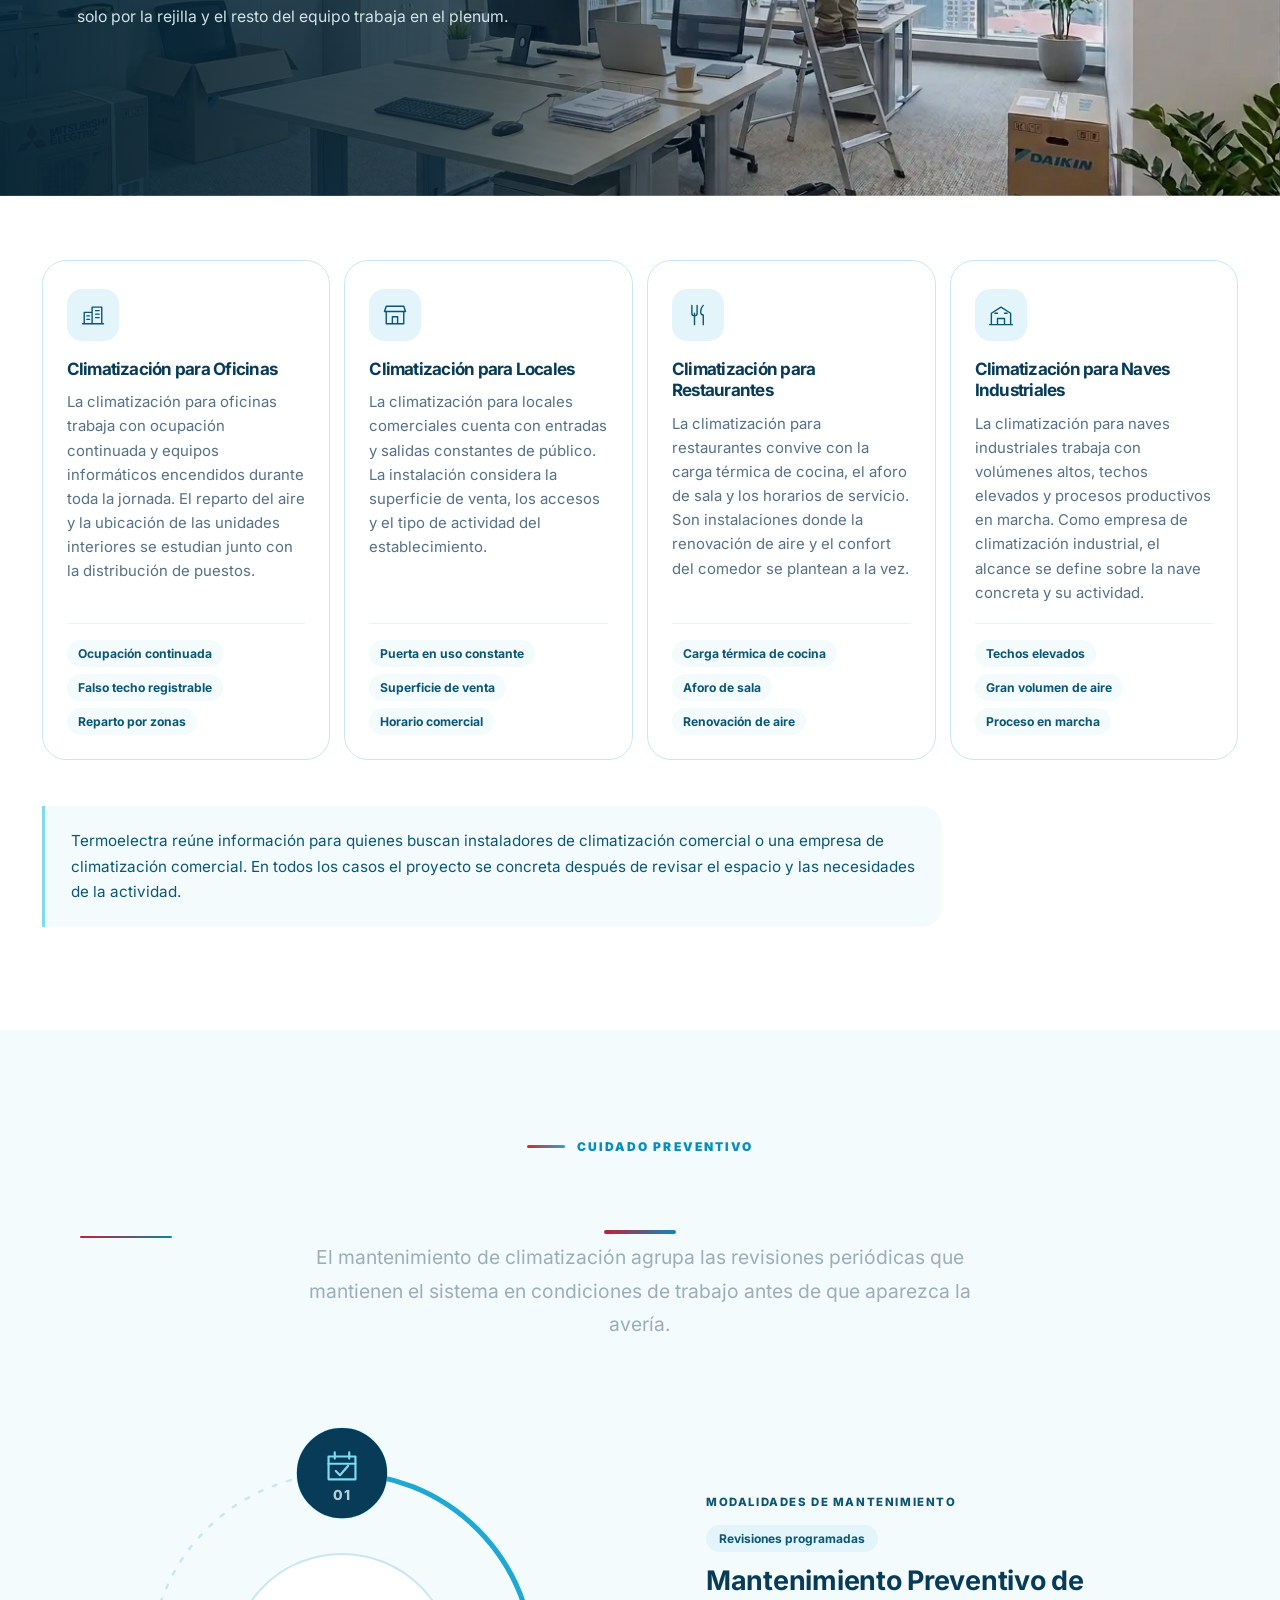
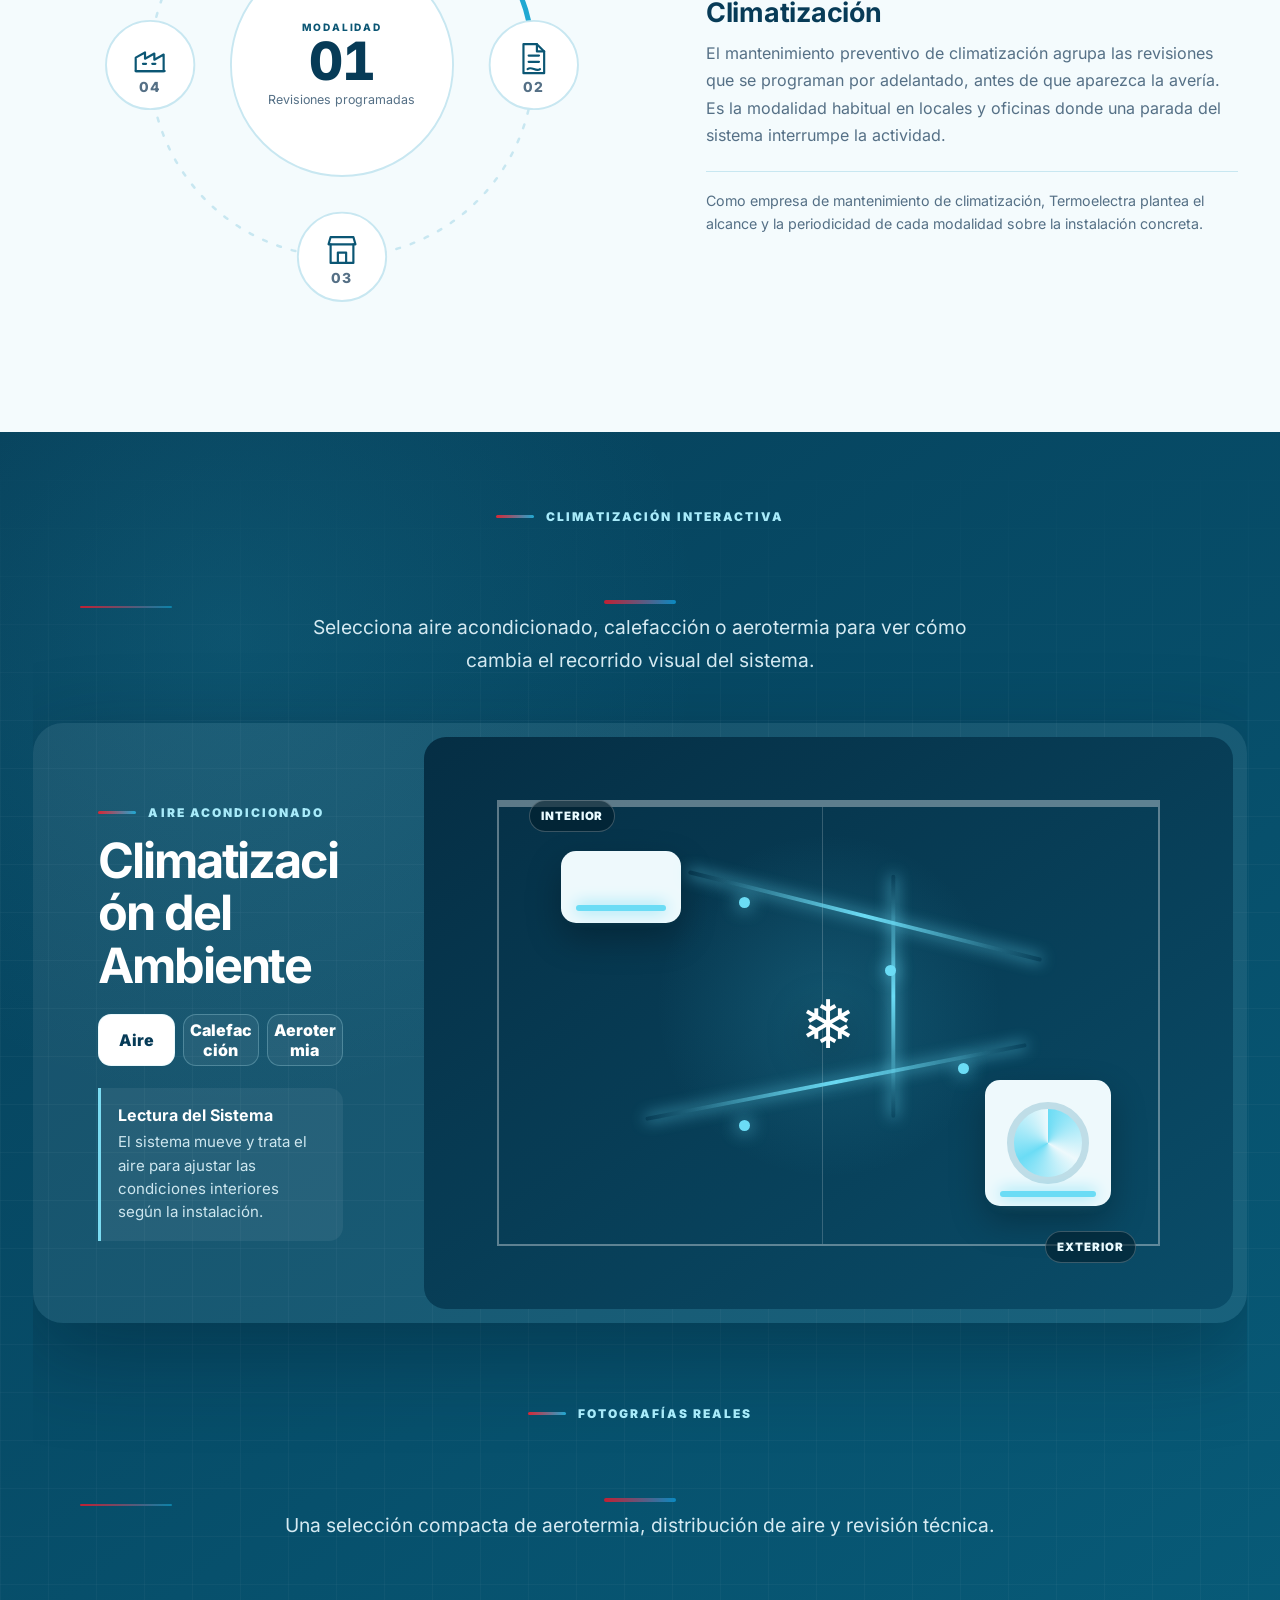
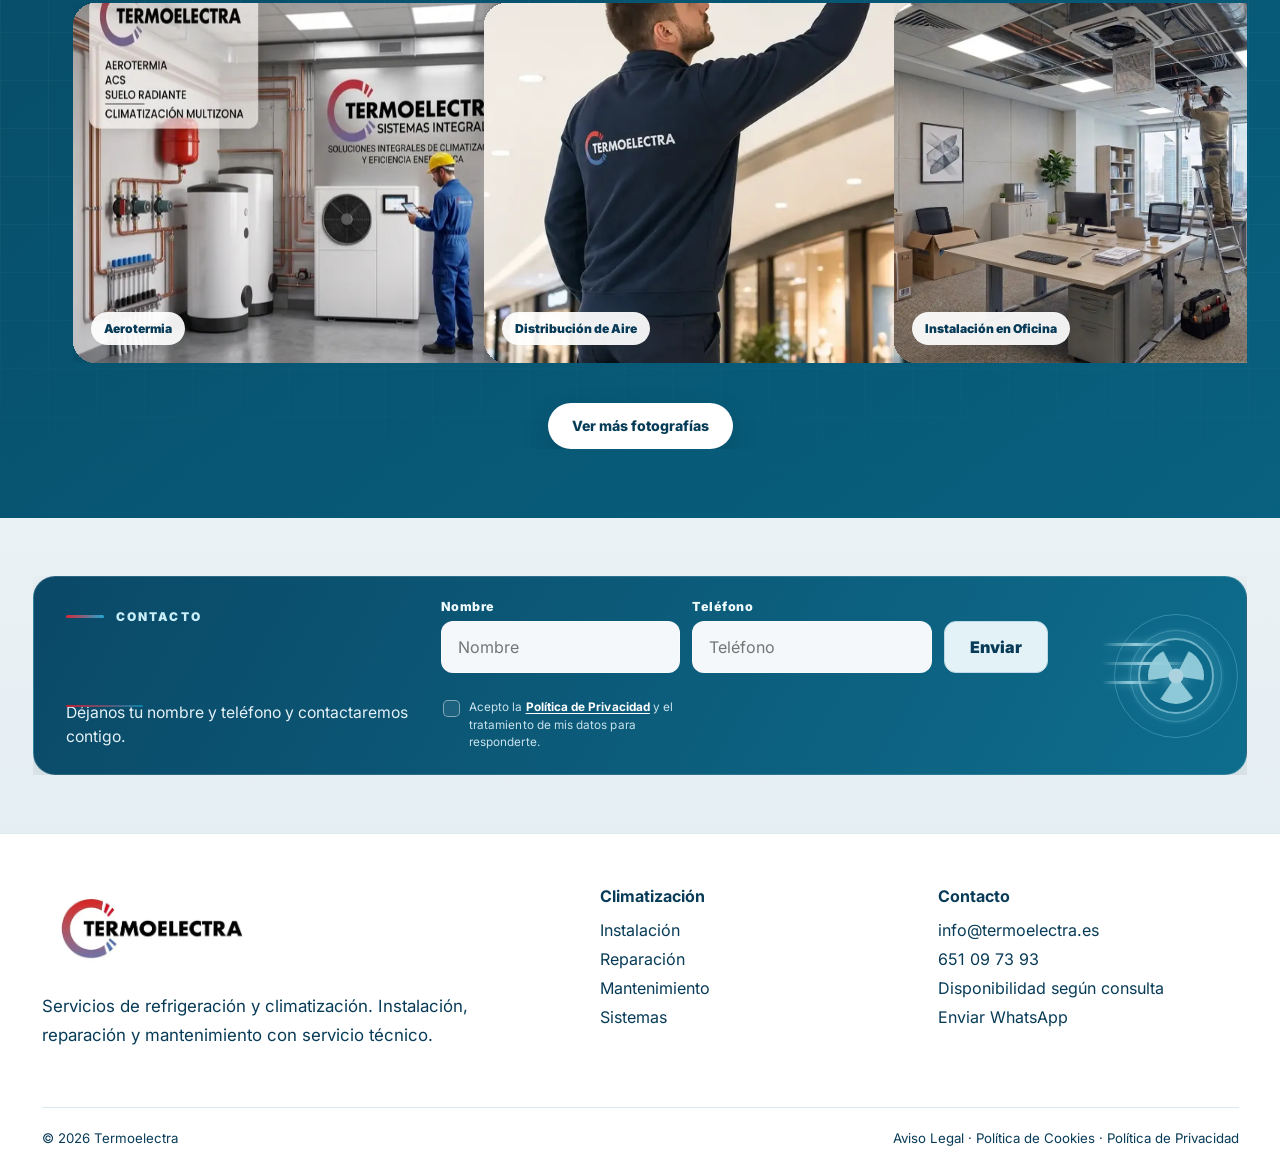
==== commit 00ca9384: "Add files via upload" ====
--- a/climatizacion/index.html
+++ b/climatizacion/index.html
@@ -3899,22 +3899,6 @@
   }
 }
 </style>
-<!-- PENDIENTE DE DATOS DEL CLIENTE (Bernardo): para posicionar en el pack local de Google
-     hacen falta razón social, NIF, domicilio y horario reales. En cuanto los tengas, añade
-     dentro del nodo HVACBusiness de abajo (y en legal/aviso-legal.html):
-
-     "legalName": "Razón social S.L.",
-     "vatID": "B00000000",
-     "address": { "@type": "PostalAddress", "streetAddress": "Calle y número",
-                  "postalCode": "00000", "addressLocality": "Localidad",
-                  "addressRegion": "Provincia", "addressCountry": "ES" },
-     "geo": { "@type": "GeoCoordinates", "latitude": 0.000000, "longitude": 0.000000 },
-     "openingHoursSpecification": [{ "@type": "OpeningHoursSpecification",
-       "dayOfWeek": ["Monday","Tuesday","Wednesday","Thursday","Friday"],
-       "opens": "08:00", "closes": "18:00" }],
-     "sameAs": ["https://www.google.com/maps/place/...", "perfiles sociales si los hay"]
-
-     NO se han inventado estos valores: un domicilio falso en el schema perjudica el SEO local. -->
 <script type="application/ld+json">{"@context":"https://schema.org","@graph":[{"@type":"HVACBusiness","@id":"https://termoelectra.es/#business","name":"Termoelectra","url":"https://termoelectra.es/","logo":{"@type":"ImageObject","@id":"https://termoelectra.es/#logo","url":"https://termoelectra.es/assets/logo-termoelectra.webp","width":483,"height":180},"image":"https://termoelectra.es/assets/og-termoelectra.jpg","telephone":"+34651097393","email":"info@termoelectra.es","priceRange":"$$","currenciesAccepted":"EUR","areaServed":{"@type":"Country","name":"España"},"contactPoint":[{"@type":"ContactPoint","telephone":"+34651097393","contactType":"customer service","areaServed":"ES","availableLanguage":["es"]}],"description":"Empresa de refrigeración y climatización industrial y comercial. Instalación, reparación y mantenimiento de frío industrial, cámaras frigoríficas y climatización comercial con servicio técnico.","knowsAbout":["Frío industrial","Cámaras frigoríficas","Refrigeración comercial","Climatización comercial","Aire acondicionado","Aerotermia","Servicio técnico de refrigeración"],"makesOffer":[{"@type":"Offer","itemOffered":{"@type":"Service","name":"Instalación de frío industrial","provider":{"@id":"https://termoelectra.es/#business"},"areaServed":{"@type":"Country","name":"España"}}},{"@type":"Offer","itemOffered":{"@type":"Service","name":"Instalación y montaje de cámaras frigoríficas","provider":{"@id":"https://termoelectra.es/#business"},"areaServed":{"@type":"Country","name":"España"}}},{"@type":"Offer","itemOffered":{"@type":"Service","name":"Reparación y SAT de cámaras frigoríficas","provider":{"@id":"https://termoelectra.es/#business"},"areaServed":{"@type":"Country","name":"España"}}},{"@type":"Offer","itemOffered":{"@type":"Service","name":"Mantenimiento de cámaras frigoríficas","provider":{"@id":"https://termoelectra.es/#business"},"areaServed":{"@type":"Country","name":"España"}}},{"@type":"Offer","itemOffered":{"@type":"Service","name":"Instalación de climatización comercial","provider":{"@id":"https://termoelectra.es/#business"},"areaServed":{"@type":"Country","name":"España"}}},{"@type":"Offer","itemOffered":{"@type":"Service","name":"Reparación de climatización comercial","provider":{"@id":"https://termoelectra.es/#business"},"areaServed":{"@type":"Country","name":"España"}}},{"@type":"Offer","itemOffered":{"@type":"Service","name":"Mantenimiento de climatización","provider":{"@id":"https://termoelectra.es/#business"},"areaServed":{"@type":"Country","name":"España"}}}]},{"@type":"WebSite","@id":"https://termoelectra.es/#website","url":"https://termoelectra.es/","name":"Termoelectra","inLanguage":"es-ES","publisher":{"@id":"https://termoelectra.es/#business"}},{"@type":"WebPage","@id":"https://termoelectra.es/climatizacion/#webpage","url":"https://termoelectra.es/climatizacion/","name":"Climatización, Aire Acondicionado y Aerotermia | Termoelectra","description":"Climatización comercial: instalación, reparación y mantenimiento de aire acondicionado, calefacción y aerotermia con servicio técnico.","inLanguage":"es-ES","isPartOf":{"@id":"https://termoelectra.es/#website"},"about":{"@id":"https://termoelectra.es/#business"},"primaryImageOfPage":{"@type":"ImageObject","url":"https://termoelectra.es/assets/og-climatizacion.jpg"},"breadcrumb":{"@id":"https://termoelectra.es/climatizacion/#breadcrumb"}},{"@type":"BreadcrumbList","@id":"https://termoelectra.es/climatizacion/#breadcrumb","itemListElement":[{"@type":"ListItem","position":1,"name":"Inicio","item":"https://termoelectra.es/"},{"@type":"ListItem","position":2,"name":"Climatización","item":"https://termoelectra.es/climatizacion/"}]},{"@type":"Service","@id":"https://termoelectra.es/climatizacion/#service","name":"Climatización comercial","serviceType":["Instalación de climatización comercial","Reparación de climatización comercial","Mantenimiento de climatización","Instalación de aerotermia","Instalación de aire acondicionado","Calefacción"],"provider":{"@id":"https://termoelectra.es/#business"},"areaServed":{"@type":"Country","name":"España"},"description":"Climatización comercial: instalación, reparación y mantenimiento de aire acondicionado, calefacción y aerotermia con servicio técnico."}]}</script>
 </head>
 <body class="te-climatizacion">
@@ -4793,5 +4777,12 @@
 </script>
 <script defer="" src="../assets/te-contact.js"></script>
 <script>document.addEventListener("DOMContentLoaded",function(){window.TEContact&&window.TEContact.init({form:"climateContactForm",name:"climateName",phone:"climatePhone",ctx:" sobre climatización"});});</script>
+<script>/* Las URLs limpias (/refrigeracion/) son las correctas en el servidor, pero al
+abrir el sitio con doble clic (file://) el navegador no resuelve el index de la carpeta.
+Solo en ese caso se reescriben los enlaces para que la navegación local funcione. */
+if(location.protocol==='file:'){document.addEventListener('DOMContentLoaded',function(){
+document.querySelectorAll('a[href]').forEach(function(a){var h=a.getAttribute('href');
+if(h&&!/^(https?:|tel:|mailto:|#|javascript:)/.test(h)&&/\/$/.test(h))a.setAttribute('href',h+'index.html');});});}</script>
+<script defer="" src="../assets/te-scroll-fallback.js"></script>
 </body>
 </html>
